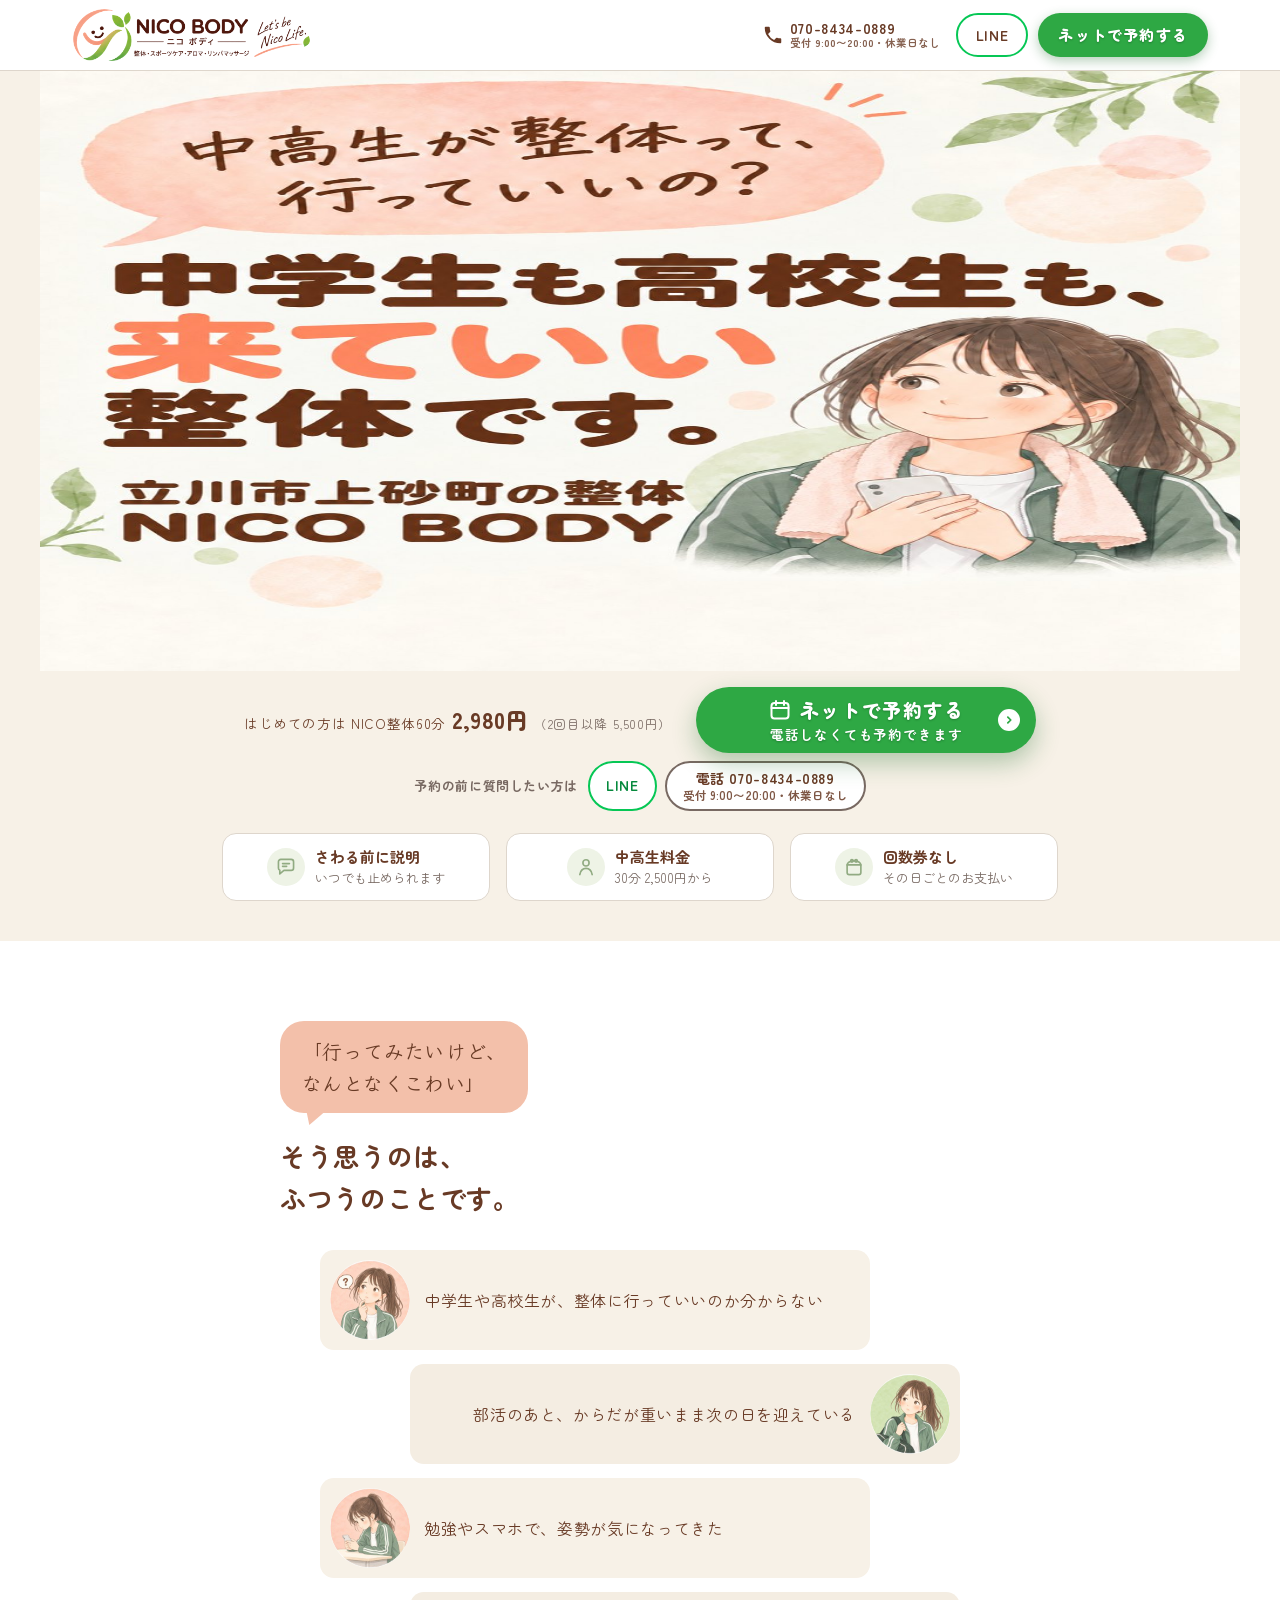
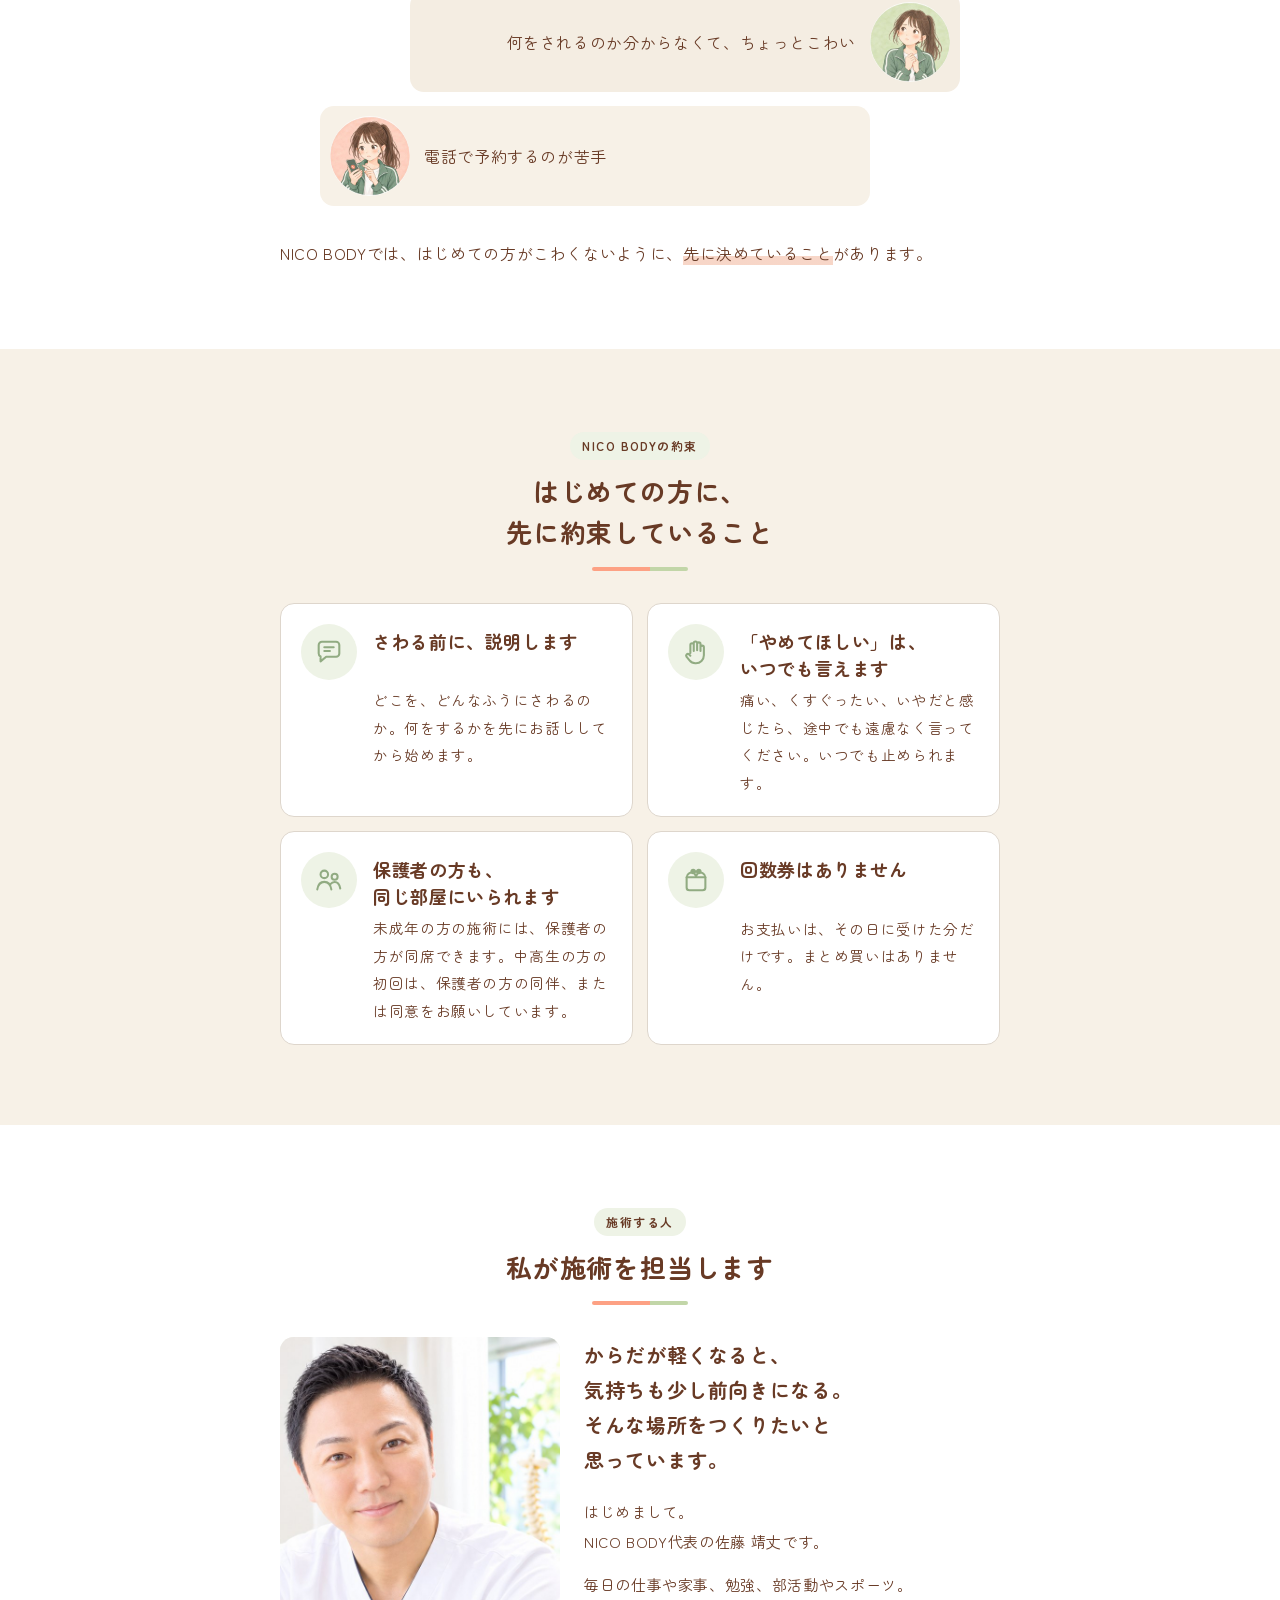
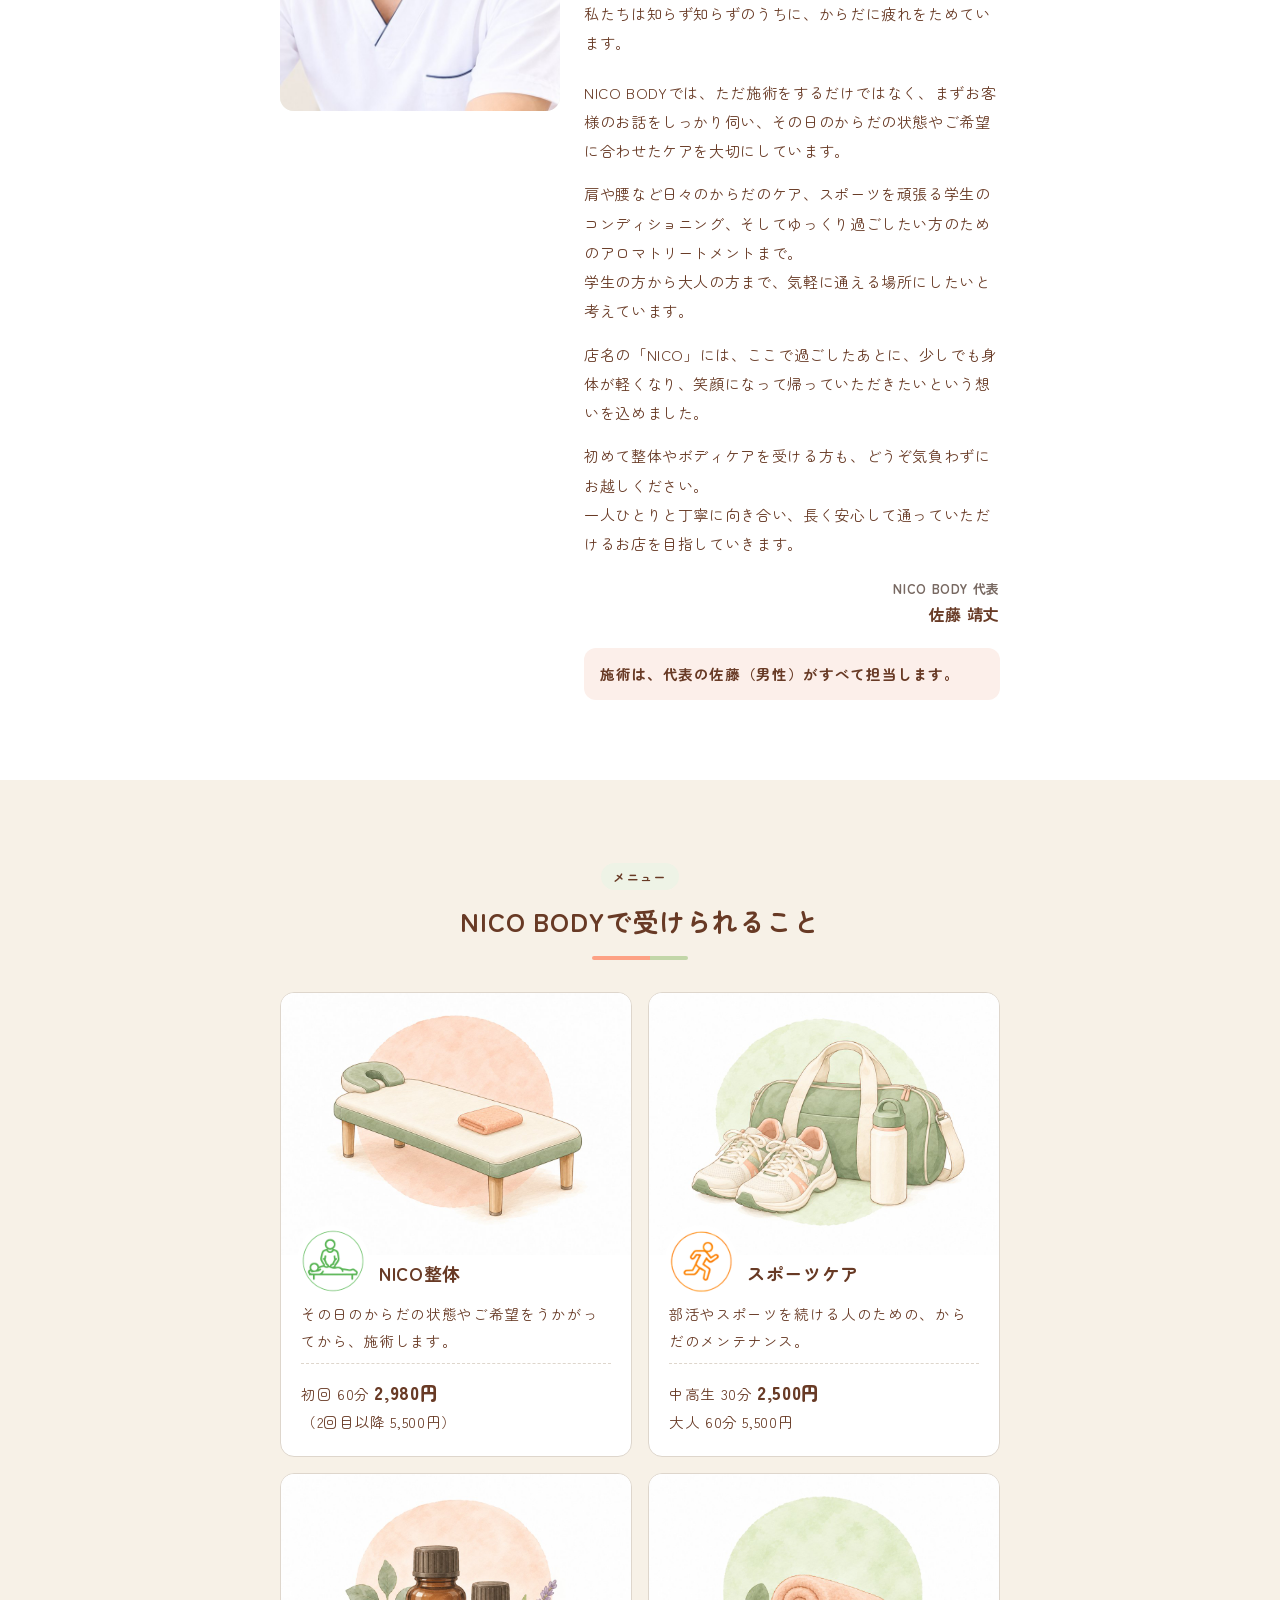
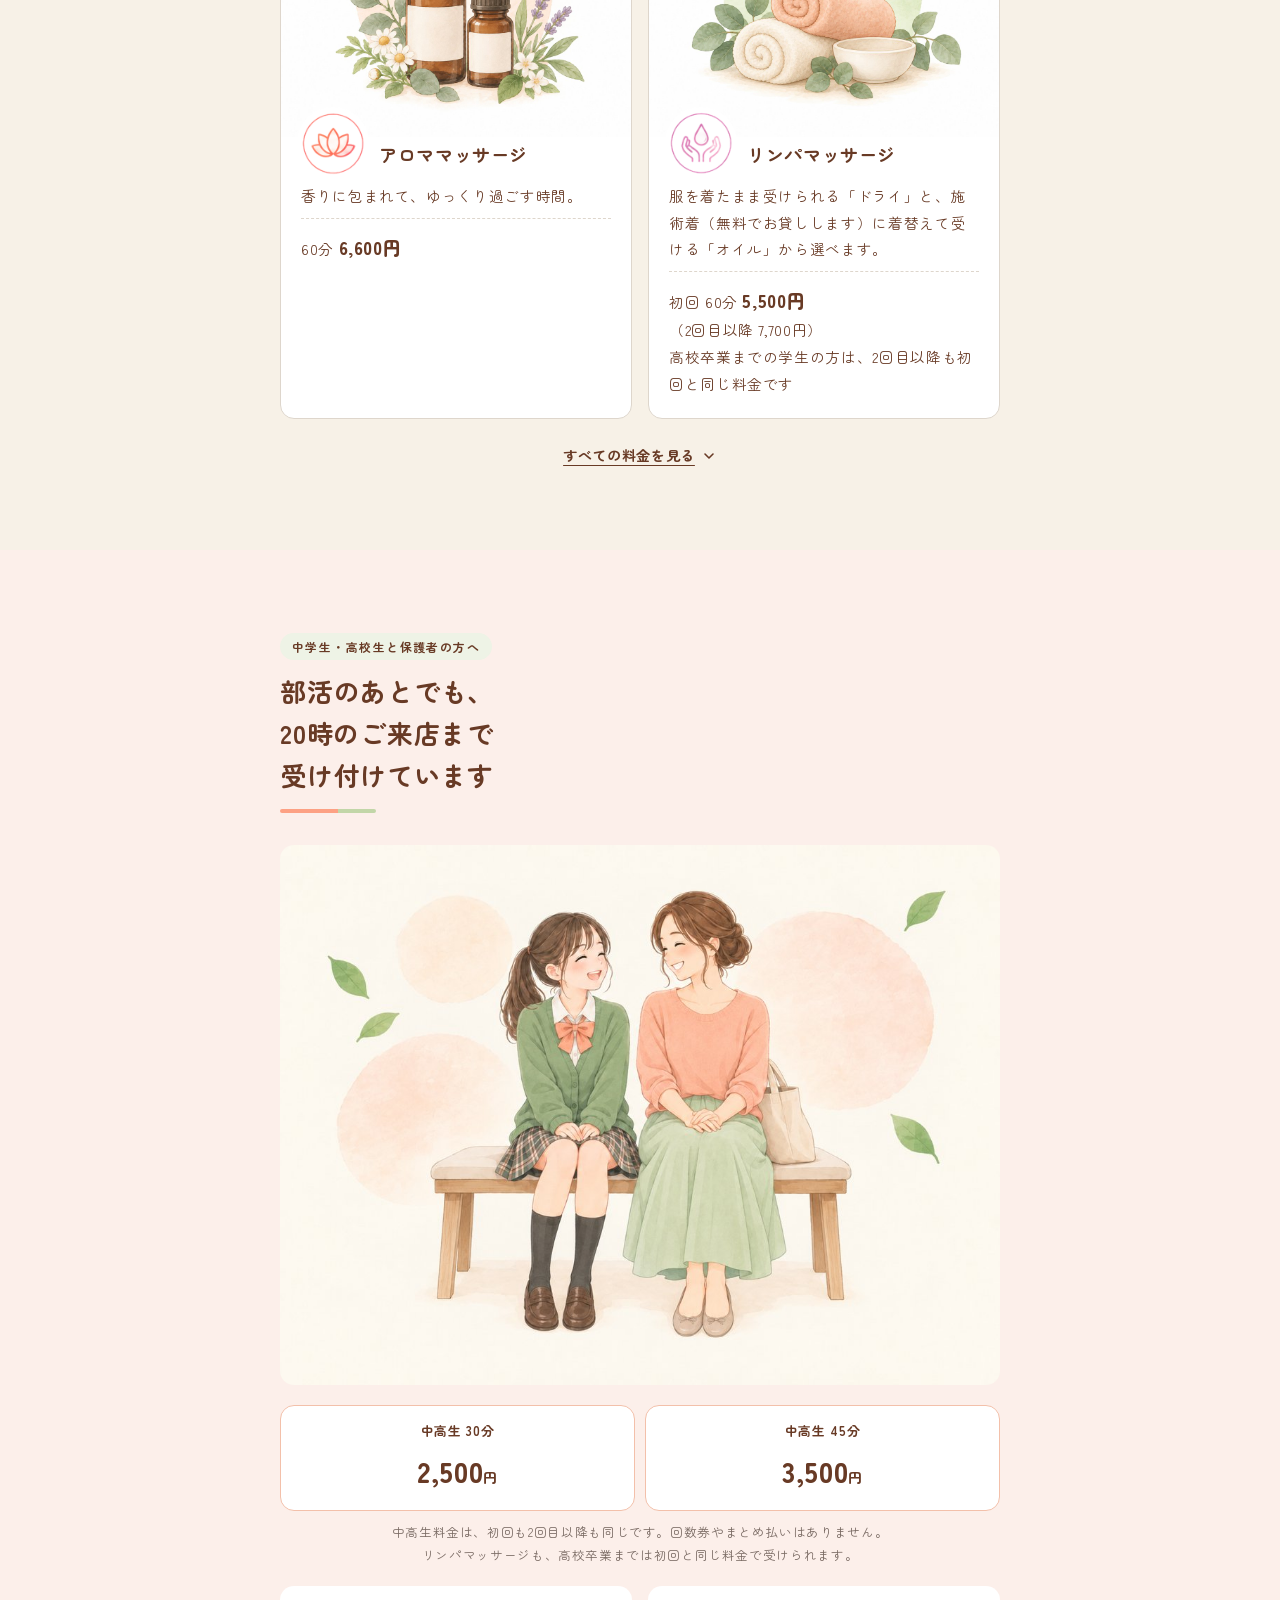
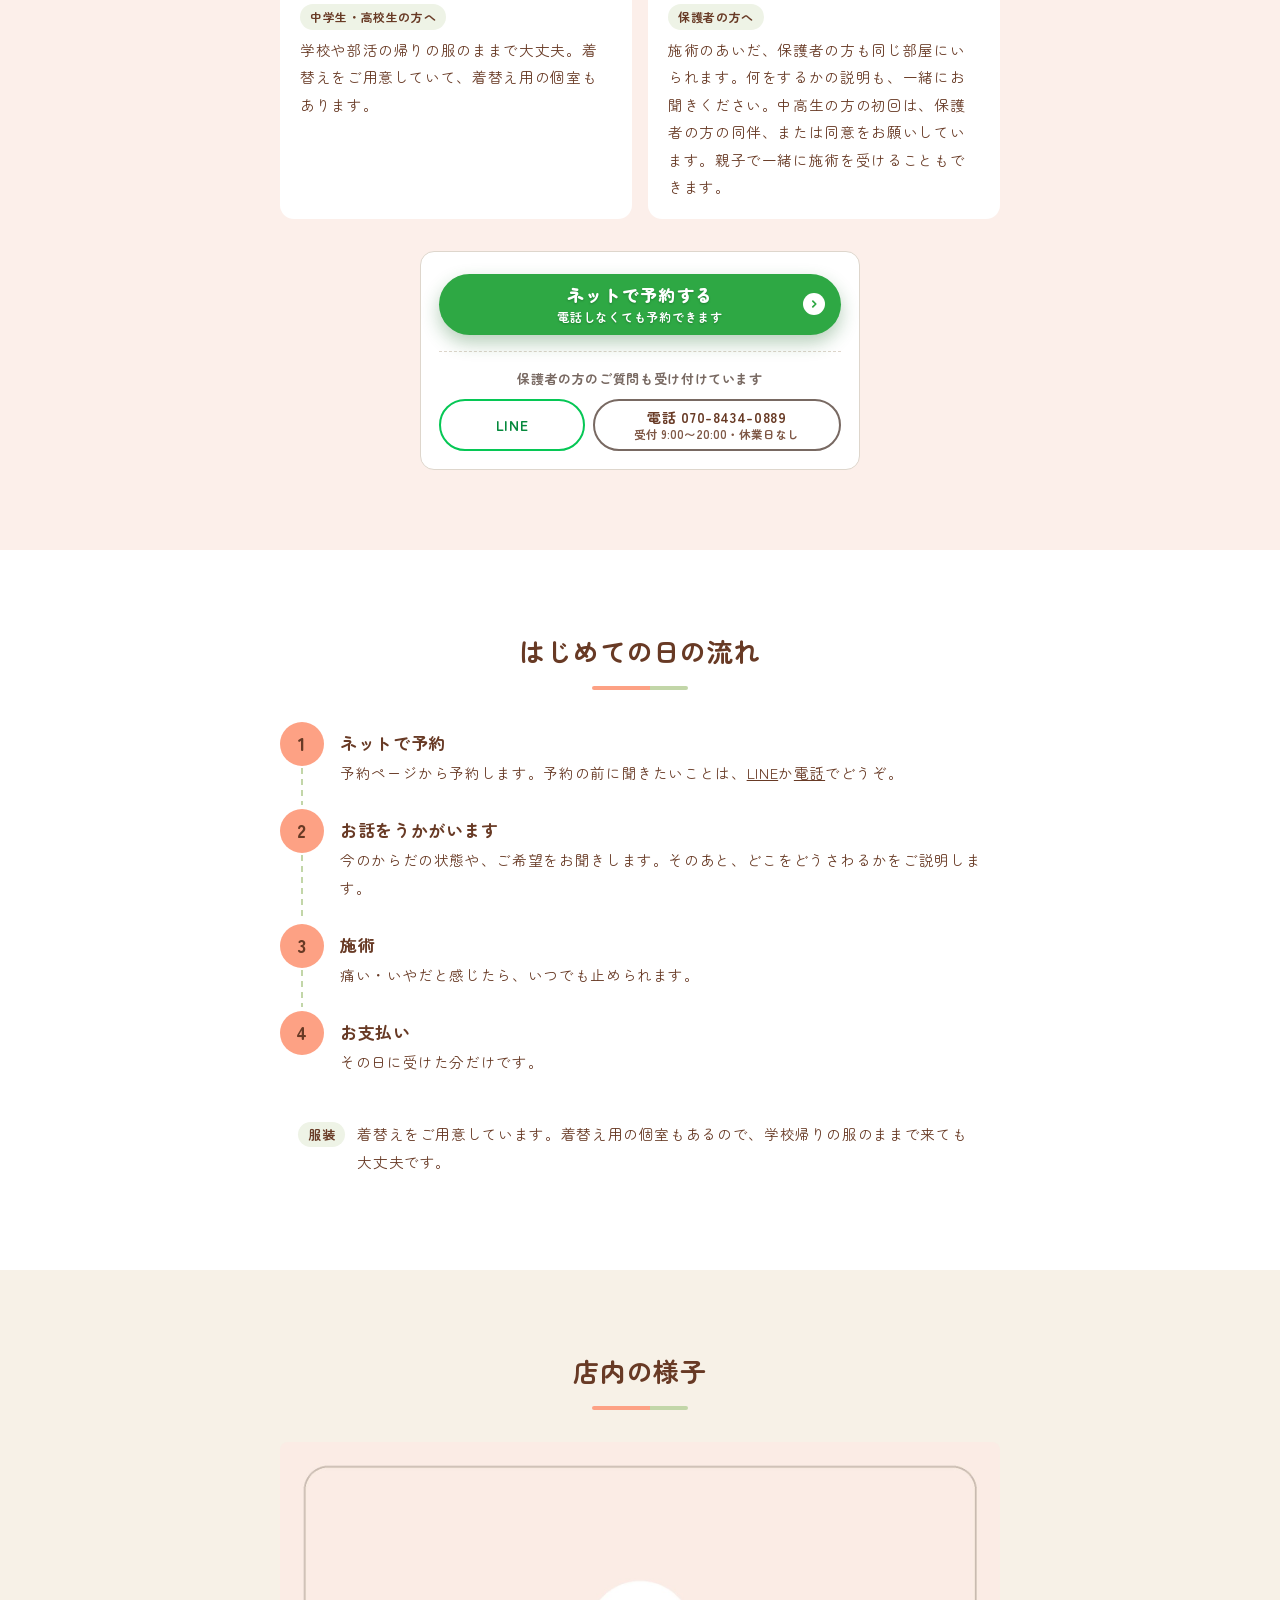
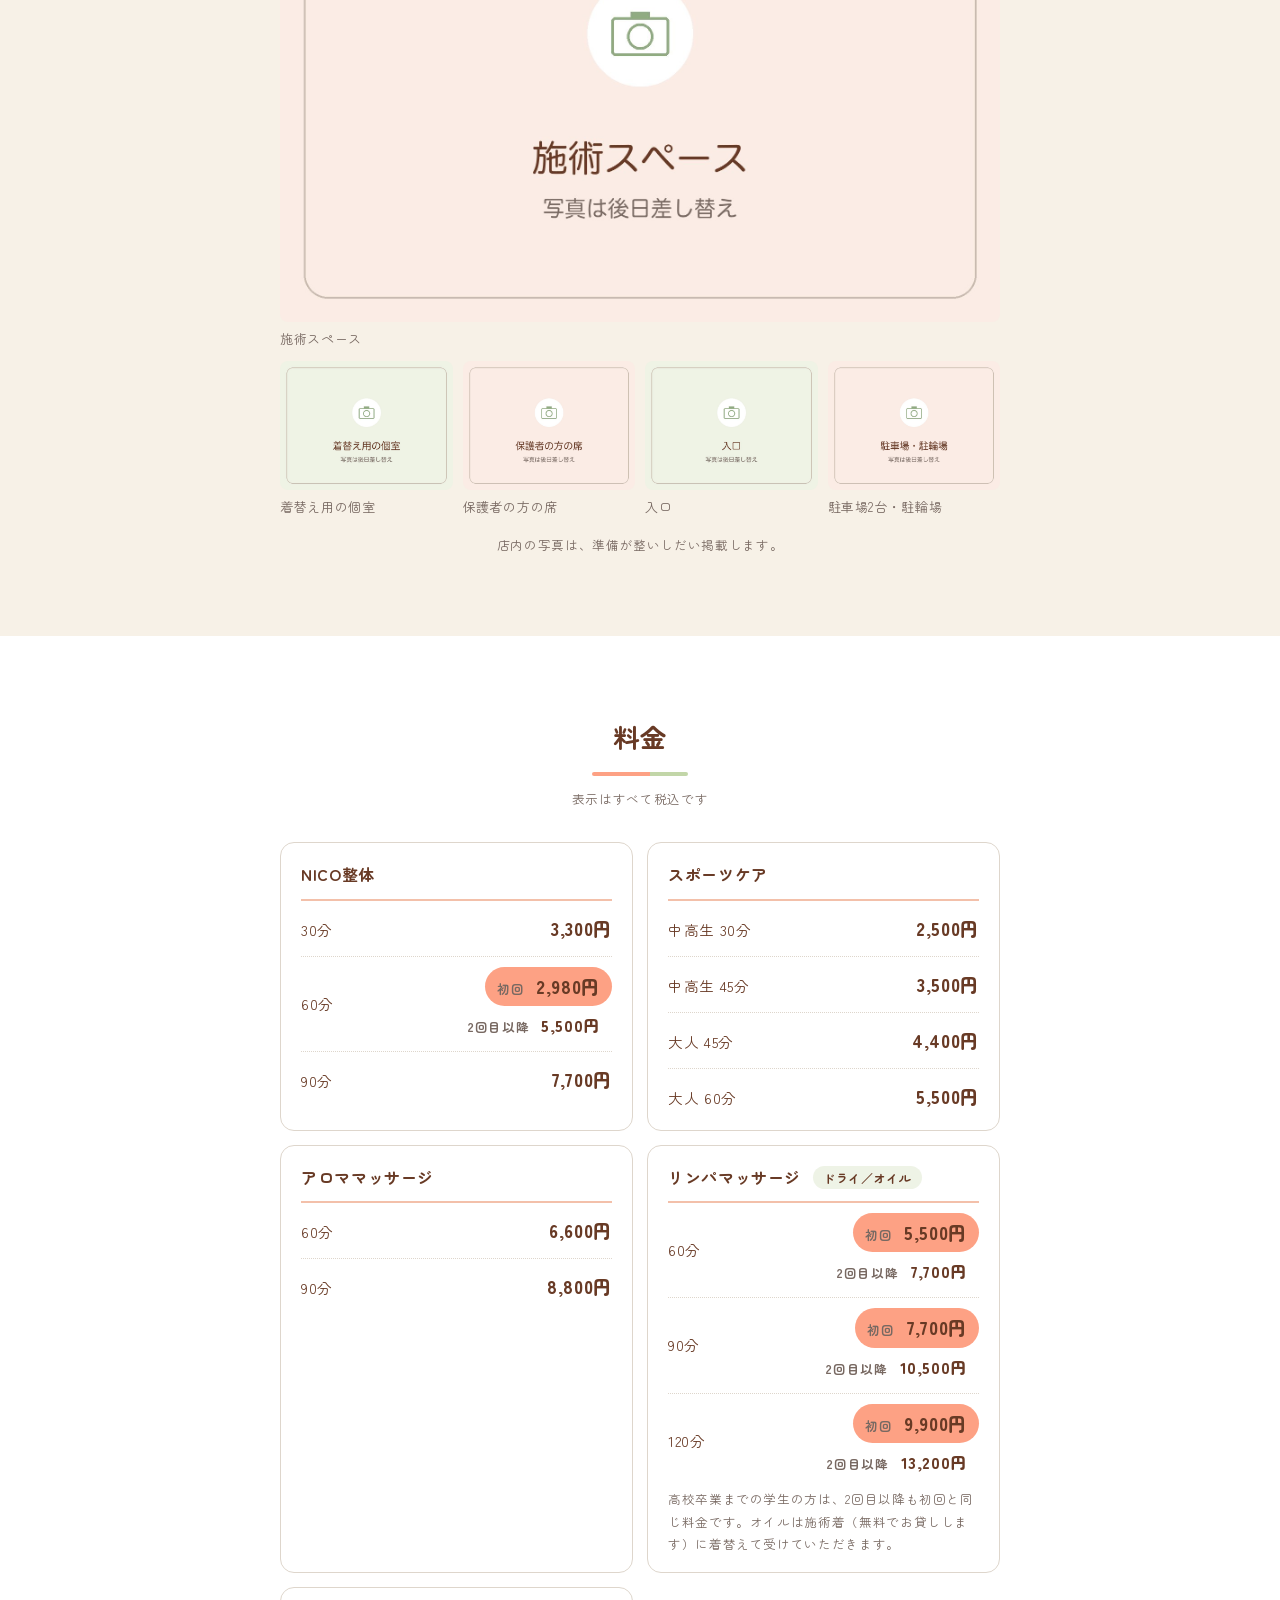
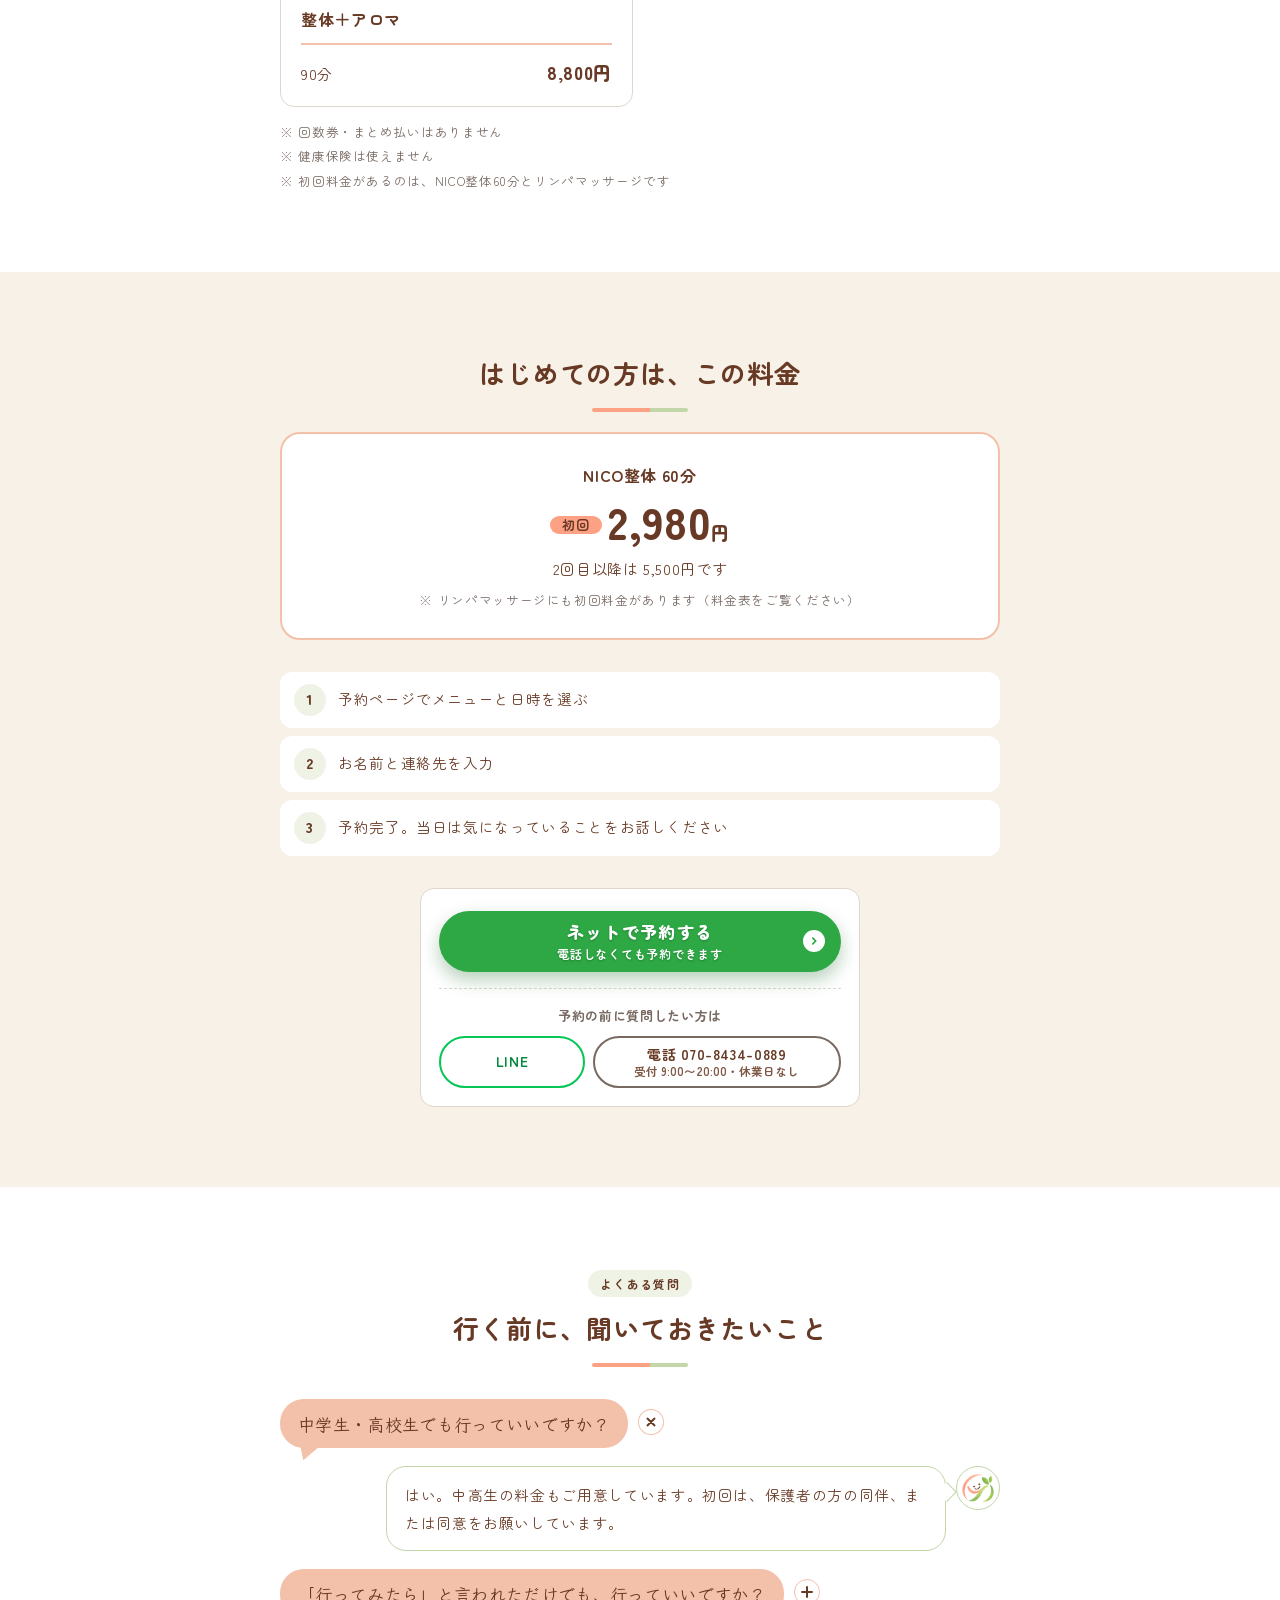
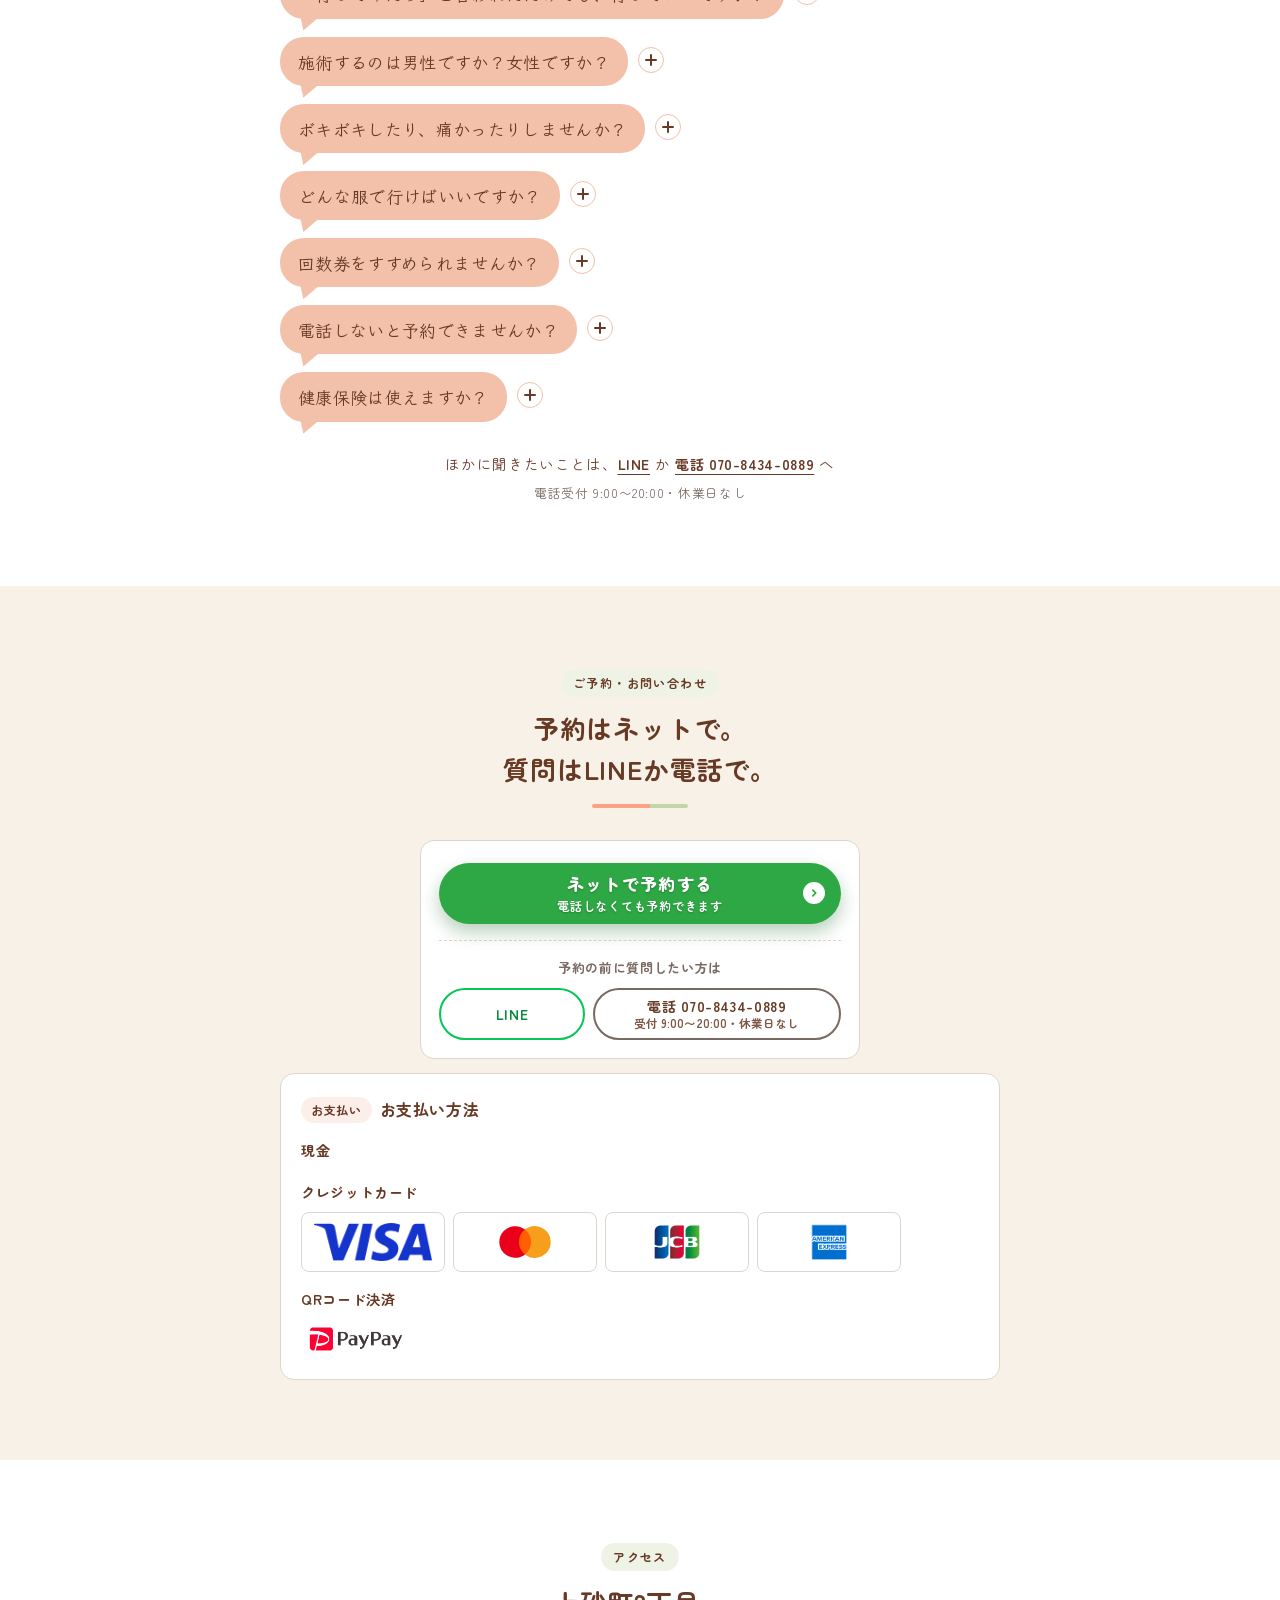
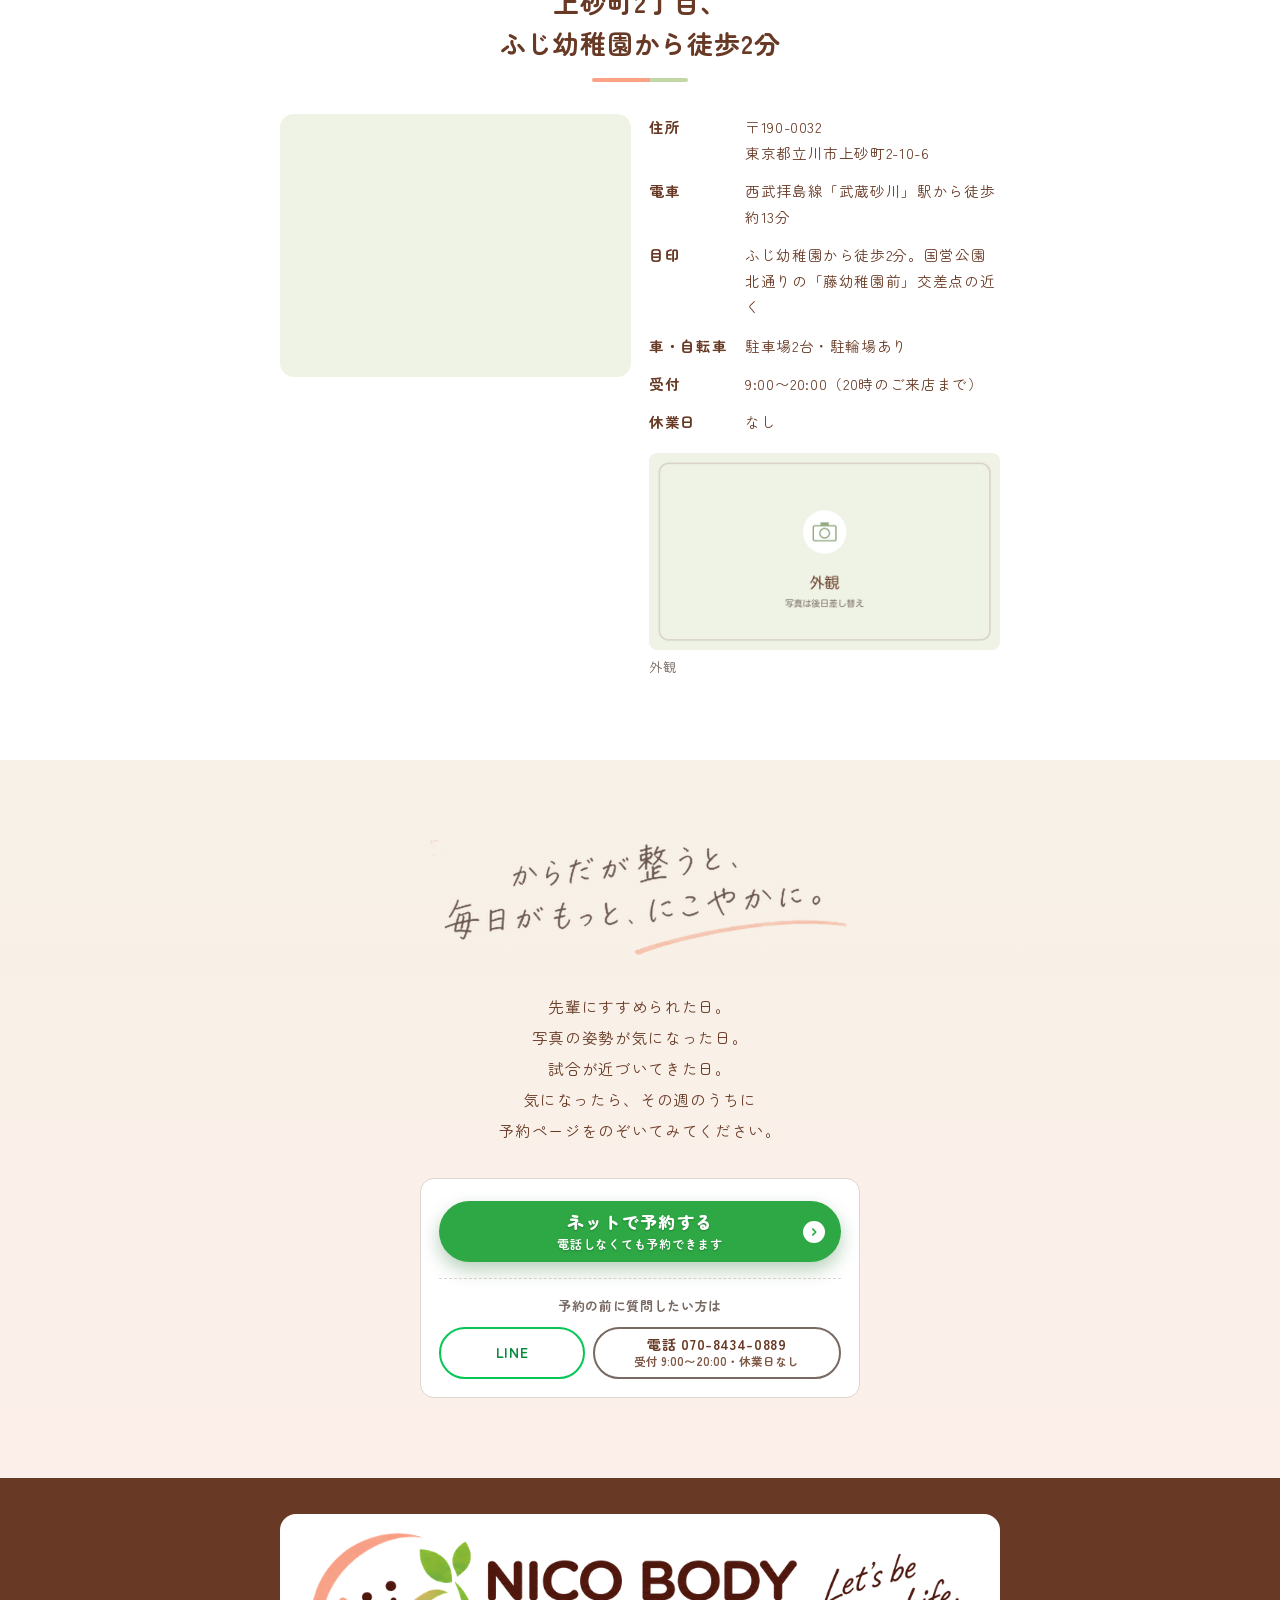
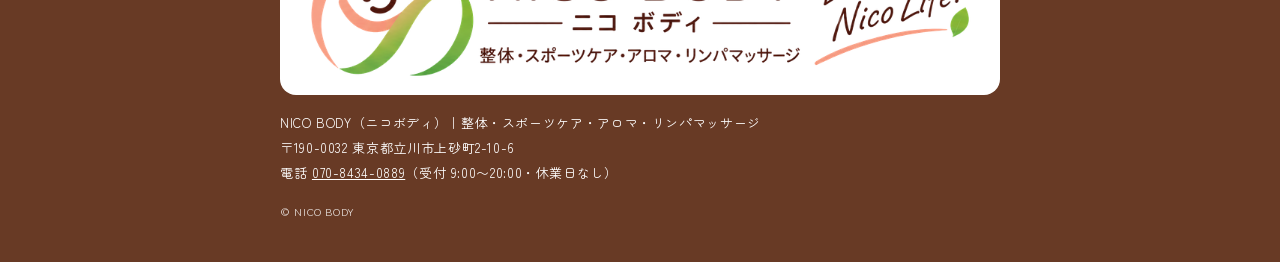
==== index.html @ 343108bb "LP更新: ファーストビュー以外のCTAを共通レイアウトに統一 Co-Authored-By: Claude Opus 5.5 <noreply@anthropic.com>" ====
<!DOCTYPE html>
<html lang="ja">
<head>
<meta charset="UTF-8">
<meta name="viewport" content="width=device-width, initial-scale=1, viewport-fit=cover">
<title>NICO BODY（ニコボディ）｜中学生も高校生も来ていい、立川市上砂町の整体</title>
<meta name="description" content="立川市上砂町の整体・スポーツケア・アロマ・リンパマッサージ NICO BODY（ニコボディ）。さわる前に何をするかお話しします。保護者の方も同じ部屋にいられます。回数券はありません。中高生料金 30分2,500円から。受付 9:00〜20:00。">
<meta property="og:type" content="website">
<meta property="og:title" content="NICO BODY（ニコボディ）｜中学生も高校生も、来ていい整体です。">
<meta property="og:description" content="立川市上砂町の整体。さわる前に何をするかお話しします。保護者の方も同じ部屋にいられます。回数券はありません。">
<meta property="og:image" content="images/00_OGP.jpg?v=20260926e">
<meta name="twitter:card" content="summary_large_image">
<meta name="theme-color" content="#F7F1E7">
<!-- 公開前の確認用：検索結果に出さない設定。本番公開のときに削除する（公開前チェックリスト16） -->
<meta name="robots" content="noindex, nofollow">
<link rel="icon" href="images/favicon.png?v=20260926e">
<link rel="apple-touch-icon" href="images/favicon.png?v=20260926e">
<link rel="preconnect" href="https://fonts.googleapis.com">
<link rel="preconnect" href="https://fonts.gstatic.com" crossorigin>
<link href="https://fonts.googleapis.com/css2?family=Klee+One:wght@600&family=Zen+Maru+Gothic:wght@400;700;900&display=swap" rel="stylesheet">
<link rel="preload" as="image" href="images/01_FV_スマホ.jpg?v=20260926e" media="(max-width: 767px)">
<link rel="preload" as="image" href="images/01_FV_PC.jpg?v=20260926e" media="(min-width: 768px)">
<script type="application/ld+json">
{
  "@context": "https://schema.org",
  "@type": "HealthAndBeautyBusiness",
  "name": "NICO BODY（ニコボディ）",
  "description": "立川市上砂町の整体・スポーツケア・アロマ・リンパマッサージ",
  "telephone": "070-8434-0889",
  "address": {
    "@type": "PostalAddress",
    "postalCode": "190-0032",
    "addressRegion": "東京都",
    "addressLocality": "立川市",
    "streetAddress": "上砂町2-10-6",
    "addressCountry": "JP"
  },
  "geo": { "@type": "GeoCoordinates", "latitude": 35.72314, "longitude": 139.39104 },
  "openingHoursSpecification": [{
    "@type": "OpeningHoursSpecification",
    "dayOfWeek": ["Monday","Tuesday","Wednesday","Thursday","Friday","Saturday","Sunday"],
    "opens": "09:00", "closes": "20:00"
  }]
}
</script>
<style>
/* =========================================================
   Tokens — web/design-tokens.md §6 ／ web/02_デザインコンセプト.md §2
   ========================================================= */
:root{
  --c-ivory:#F7F1E7;
  --c-white:#FFFFFF;
  --c-peach:#F3C0AA;
  --c-peach-logo:#FDA184;
  --c-peach-tint:#FCEFEA;
  --c-green:#91AB82;
  --c-leaf:#C2D6A8;
  --c-leaf-tint:#EEF3E6;
  --c-brown:#786962;
  --c-brown-deep:#683A25;
  --c-line-green:#06C755;

  --text:var(--c-brown-deep);      /* 8.42:1 on ivory */
  --text-sub:var(--c-brown);       /* 4.68:1 on ivory → 14px以上 */
  --line:#DED6CC;
  --marker:linear-gradient(transparent 62%, rgba(243,192,170,.65) 62%);

  --cta-reserve-bg:#2EA844;     /* 明るい緑（2026-09-26 ご指示）。白文字 3.1:1＝太字18.66px以上の大きな文字の基準3:1を満たす */
  --cta-reserve-text:#FFFFFF;
  --cta-reserve-hover:#25913A;
  --cta-reserve-shadow:rgba(30,110,45,.32);
  --cta-tel-bg:var(--c-brown);            /* 白文字 5.26:1 */

  --font-base:"Zen Maru Gothic","Hiragino Maru Gothic ProN","Hiragino Sans",sans-serif;
  --font-voice:"Klee One","Hiragino Maru Gothic ProN",cursive;
  --fs-body:15px; --lh-body:1.95; --ls-body:.04em;
  --fs-h2:22px; --lh-h2:1.6; --fs-h3:18px; --fs-lead:16px;
  --fs-eyebrow:12px; --fs-note:12.5px; --fs-price:28px;

  --gutter:20px;
  --section-py:56px;
  --stack-sm:12px; --stack-md:20px; --stack-lg:32px;
  --content-max:720px;

  --radius-card:14px; --radius-sm:8px; --radius-pill:999px;
  --shadow-cta:0 6px 16px rgba(104,58,37,.15);
  --heading-bar:linear-gradient(to right,#FDA184 0 60%,#C2D6A8 60% 100%);

  --btn-h:56px; --btn-fs:17px; --btn-maxw:340px;
  --fixbar-h:64px;
}
@media (min-width:768px){
  :root{ --section-py:80px; --fs-h2:26px; --fs-body:16px; --gutter:32px; }
}

/* ========== Base ========== */
*,*::before,*::after{box-sizing:border-box}
html{-webkit-text-size-adjust:100%;scroll-behavior:smooth}
@media (prefers-reduced-motion:reduce){html{scroll-behavior:auto}*{animation:none!important;transition:none!important}}
body{margin:0;background:var(--c-ivory);color:var(--text);font-family:var(--font-base);font-size:var(--fs-body);line-height:var(--lh-body);letter-spacing:var(--ls-body);font-feature-settings:"palt" 0;overflow-x:hidden}
img{max-width:100%;height:auto;display:block}
a{color:inherit}
p{margin:0}
h1,h2,h3{margin:0;font-weight:700}
h2,h3,.voice,.lead,.staff__lead,.s02__answer,.first__next{word-break:auto-phrase;text-wrap:balance}
ul,ol{margin:0;padding:0;list-style:none}
:focus-visible{outline:3px solid var(--c-green);outline-offset:3px;border-radius:4px}
:where([id]){scroll-margin-top:84px}
.sr-only{position:absolute!important;width:1px;height:1px;overflow:hidden;clip:rect(0 0 0 0);white-space:nowrap}
.wrap{max-width:calc(var(--content-max) + var(--gutter)*2);margin:0 auto;padding:0 var(--gutter)}
.sec{padding:var(--section-py) 0}
.sec--white{background:var(--c-white)}
.sec--tint{background:var(--c-peach-tint)}
.eyebrow{display:inline-block;font-size:var(--fs-eyebrow);font-weight:700;letter-spacing:.12em;color:var(--c-brown-deep);background:var(--c-leaf-tint);padding:2px 12px;border-radius:var(--radius-pill);margin-bottom:10px}
.h2{font-size:var(--fs-h2);line-height:var(--lh-h2);letter-spacing:.03em}
.h2::after{content:"";display:block;width:96px;height:4px;border-radius:2px;background:var(--heading-bar);margin-top:14px}
.center{text-align:center}
.center .h2::after{margin-left:auto;margin-right:auto}
.lead{font-size:var(--fs-lead);margin-top:var(--stack-md)}
.note{font-size:var(--fs-note);color:var(--text-sub);line-height:1.8}
.mark{background:var(--marker)}
.leaf-corner{position:relative}
.leaf-corner::before{content:"";position:absolute;top:-10px;right:-6px;width:56px;height:56px;background:url("data:image/svg+xml,%3Csvg xmlns='http://www.w3.org/2000/svg' viewBox='0 0 64 64'%3E%3Cpath d='M58 6C34 6 16 18 14 44c12-2 22-6 30-14S56 16 58 6z' fill='%23C2D6A8'/%3E%3Cpath d='M14 44C24 32 34 22 50 12' stroke='%2391AB82' stroke-width='2' fill='none' stroke-linecap='round'/%3E%3C/svg%3E") no-repeat center/contain;opacity:.9;pointer-events:none}

/* ========== Buttons ========== */
.btn{display:flex;align-items:center;justify-content:center;gap:10px;min-height:var(--btn-h);padding:10px 24px;border-radius:var(--radius-pill);font-weight:700;font-size:var(--btn-fs);text-decoration:none;line-height:1.35;text-align:center;transition:transform .15s ease, box-shadow .15s ease}
.btn small{display:block;font-size:12px;font-weight:700;letter-spacing:.04em;opacity:.95}
.btn--reserve{background:var(--cta-reserve-bg);color:var(--cta-reserve-text);box-shadow:0 8px 18px var(--cta-reserve-shadow);width:100%;max-width:var(--btn-maxw);margin-inline:auto;flex-direction:column;gap:2px;font-weight:900;letter-spacing:.08em;text-shadow:0 1px 2px rgba(0,60,20,.35);position:relative;padding-right:44px;padding-left:44px}
.btn--reserve::after{content:"";position:absolute;right:16px;top:50%;width:22px;height:22px;margin-top:-11px;border-radius:50%;background:#FFFFFF url("data:image/svg+xml,%3Csvg xmlns='http://www.w3.org/2000/svg' viewBox='0 0 24 24'%3E%3Cpath d='M10 7l5 5-5 5' stroke='%232EA844' stroke-width='3' fill='none' stroke-linecap='round' stroke-linejoin='round'/%3E%3C/svg%3E") no-repeat center/14px}
.btn--reserve small{color:#FFFFFF;font-weight:700;letter-spacing:.06em;opacity:1}
.btn--xl{min-height:70px;max-width:400px;font-size:21px;box-shadow:0 10px 24px var(--cta-reserve-shadow)}
.btn__main{display:inline-flex;align-items:center;gap:8px}
.btn--xl .ico{width:24px;height:24px}
.btn--xl small{font-size:13.5px}
.btn--reserve:hover{background:var(--cta-reserve-hover);transform:translateY(-2px);box-shadow:0 12px 26px var(--cta-reserve-shadow)}
.btn--line{background:var(--c-white);color:var(--c-brown-deep);border:2px solid var(--c-line-green)}
.btn--tel{background:var(--c-white);color:var(--c-brown-deep);border:2px solid var(--c-brown)}
.btn--tel .ico path{fill:var(--c-brown)}
.btn--sub{min-height:48px;font-size:15px;padding:8px 18px}
.text-link{display:inline-flex;align-items:center;gap:6px;font-weight:700;font-size:14px;color:var(--c-brown-deep);text-underline-offset:4px}
.ico{width:22px;height:22px;flex:none}

/* ========== Header ========== */
.header{background:rgba(255,255,255,.97);border-bottom:1px solid var(--line);position:sticky;top:0;z-index:40;backdrop-filter:saturate(1.2) blur(6px)}
.header__in{display:flex;align-items:center;justify-content:space-between;max-width:1200px;margin:0 auto;padding:8px var(--gutter);min-height:56px}
.header__logo img{height:42px;width:auto}
@media (max-width:767px){
  .header{position:relative}
  .header__in{padding:4px 6px;min-height:0}
  .header__logo{display:block;width:100%}
  .header__logo img{width:100%;height:auto}
}
.header__cta{display:none}
@media (min-width:768px){
  .header__logo img{height:54px}
  .header__cta{display:flex;align-items:center;gap:10px}
  .header__cta .btn{min-height:44px;font-size:14px;padding:6px 18px;box-shadow:none}
  .header__cta .btn--reserve{flex-direction:row;width:auto;max-width:none;margin:0;padding:6px 20px;box-shadow:0 4px 12px var(--cta-reserve-shadow);font-size:15px}
  .header__cta .btn--reserve::after{display:none}
  .header__tel{font-size:14px;font-weight:700;text-decoration:none;display:flex;align-items:center;gap:6px;padding:0 6px}
}

/* ========== S01 FV ========== */
.fv{position:relative;background:var(--c-ivory)}
.fv__visual{position:relative;max-width:1200px;margin:0 auto}
.fv__visual img{width:100%;aspect-ratio:1024/1280}
.fv__panel{position:relative;margin-top:-72px;padding:0 var(--gutter) 22px;max-width:520px;margin-inline:auto;text-align:center}
.fv__first{font-size:13.5px;line-height:1.6}
.fv__first strong{font-size:22px;font-weight:900;margin:0 2px;letter-spacing:.02em}
.fv__first span{color:var(--text-sub);font-size:12.5px;white-space:nowrap}
.fv__cta{margin-top:8px}
.fv__sub{margin-top:12px}
.fv-points{display:grid;grid-template-columns:repeat(3,1fr);gap:6px;max-width:560px;margin:0 auto;padding:0 var(--gutter) 30px}
.fv-points li{background:var(--c-white);border:1px solid var(--line);border-radius:14px;padding:12px 2px 11px;text-align:center;display:flex;flex-direction:column;align-items:center;gap:2px}
.fv-points__ico{width:38px;height:38px;border-radius:50%;background:var(--c-leaf-tint);display:grid;place-items:center;margin-bottom:4px}
.fv-points__ico svg{width:22px;height:22px}
.fv-points b{font-size:13px;line-height:1.4;letter-spacing:0;white-space:nowrap}
.fv-points span:last-child{font-size:11px;line-height:1.45;color:var(--text-sub);letter-spacing:0;word-break:auto-phrase}
@media (min-width:768px){
  .fv__visual img{aspect-ratio:1536/768}
  .fv__wrap{max-width:1200px;margin:0 auto;position:relative}
  .fv__panel{position:static;display:flex;flex-wrap:wrap;justify-content:center;align-items:center;gap:8px 24px;max-width:none;margin:0;padding:16px var(--gutter) 6px;text-align:left}
  .fv__first{order:1;font-size:13.5px;line-height:1.5}
  .fv__first br{display:none}
  .fv__first span{margin-left:4px}
  .fv__cta{order:2;margin:0}
  .fv__cta .btn--xl{margin:0;min-width:340px;min-height:62px;font-size:19px}
  .fv__sub{order:3;margin:0}
  .fv-points{max-width:900px;gap:16px;padding:16px var(--gutter) 40px}
  .fv-points li{display:grid;grid-template-columns:38px auto;grid-template-rows:auto auto;column-gap:10px;justify-content:center;align-items:center;padding:12px;text-align:left}
  .fv-points__ico{grid-row:span 2;margin:0}
  .fv-points li b{font-size:15px}
  .fv-points li span:last-child{font-size:13px}
}

/* ========== Voice & reply (signature) ========== */
.voice{position:relative;display:inline-block;background:var(--c-peach);color:var(--c-brown-deep);font-family:var(--font-voice);font-weight:600;font-size:19px;line-height:1.6;padding:14px 22px;border-radius:24px;letter-spacing:.02em}
.voice::after{content:"";position:absolute;left:26px;bottom:-12px;width:22px;height:16px;background:var(--c-peach);clip-path:polygon(0 0,100% 0,15% 100%)}
.reply{display:flex;align-items:flex-start;gap:10px;justify-content:flex-end}
.reply__body{position:relative;background:var(--c-white);border:1.5px solid var(--c-leaf);border-radius:20px;padding:14px 18px;max-width:560px}
.reply__body::after{content:"";position:absolute;right:-9px;top:18px;width:14px;height:14px;background:var(--c-white);border-right:1.5px solid var(--c-leaf);border-top:1.5px solid var(--c-leaf);transform:rotate(45deg)}
.reply__avatar{width:44px;height:44px;border-radius:50%;background:var(--c-white);border:1.5px solid var(--c-leaf);display:grid;place-items:center;flex:none;order:2}
.reply__avatar img{width:32px;height:auto}

/* ========== S02 ========== */
.s02 .voice{font-size:20px}
.s02__answer{margin-top:22px;font-size:var(--fs-h2);font-weight:700;line-height:1.6}
.s02 ul{margin-top:var(--stack-lg);display:grid;gap:14px}
.s02 li{display:flex;gap:14px;align-items:center;background:var(--c-ivory);border-radius:14px;padding:10px 16px 10px 10px;line-height:1.7}
.s02 li img{width:80px;height:80px;flex:none;border-radius:50%;background:var(--c-white);object-fit:cover}
.s02 li:has(img){width:calc(100% - 22px);justify-self:start}
.s02 li:has(img):nth-child(even){flex-direction:row-reverse;justify-self:end;padding:10px 10px 10px 18px;background:#F4EDE2}
@media (min-width:768px){.s02 ul{max-width:640px;margin-inline:auto}.s02 li:has(img){width:86%}}
.s02 li:has(img)::before{display:none}
.s02 li::before{content:"";flex:none;width:20px;height:20px;margin-top:3px;border-radius:50%;background:var(--c-leaf) url("data:image/svg+xml,%3Csvg xmlns='http://www.w3.org/2000/svg' viewBox='0 0 20 20'%3E%3Cpath d='M5 10.5l3.2 3L15 6.5' stroke='%23683A25' stroke-width='2.2' fill='none' stroke-linecap='round' stroke-linejoin='round'/%3E%3C/svg%3E") no-repeat center/14px}
.s02__close{margin-top:var(--stack-lg)}

/* ========== S03 ========== */
.promises{display:grid;gap:14px;margin-top:var(--stack-lg)}
.promise{background:var(--c-white);border:1px solid var(--line);border-radius:var(--radius-card);padding:20px;display:grid;grid-template-columns:56px 1fr;gap:4px 16px;align-items:start}
.promise__ico{grid-row:span 2;width:56px;height:56px;border-radius:50%;background:var(--c-leaf-tint);display:grid;place-items:center}
.promise__ico svg{width:30px;height:30px}
.promise h3{font-size:var(--fs-h3);line-height:1.5;padding-top:4px}
.promise p{font-size:14.5px;line-height:1.9}
@media (min-width:768px){.promises{grid-template-columns:1fr 1fr}}

/* ========== S04 ========== */
.staff{display:grid;gap:24px;margin-top:var(--stack-lg)}
.staff__photo{border-radius:var(--radius-card);overflow:hidden;background:var(--c-leaf-tint);max-width:340px;margin:0 auto;width:100%}
.staff__photo img{width:100%;aspect-ratio:3/4;object-fit:cover;object-position:center top}
.staff__lead{font-size:20px;line-height:1.75;font-weight:700}
.staff__msg{margin-top:var(--stack-md);display:grid;gap:14px;font-size:15px}
.staff__sign{margin-top:var(--stack-md);text-align:right;font-weight:700;line-height:1.7}
.staff__sign span{display:block;font-size:13px;color:var(--text-sub)}
.staff__note{margin-top:var(--stack-md);background:var(--c-peach-tint);border-radius:12px;padding:12px 16px;font-weight:700;font-size:14.5px}
.staff details summary{list-style:none;cursor:pointer;margin-top:14px;display:inline-flex;align-items:center;gap:6px;font-weight:700;font-size:14px;border-bottom:1.5px solid var(--c-peach-logo);padding-bottom:2px}
.staff details summary::-webkit-details-marker{display:none}
.staff details[open] summary{display:none}
@media (min-width:768px){
  .staff{grid-template-columns:280px 1fr;align-items:start}
  .staff__photo{max-width:none}
  .staff details summary{display:none}
  .staff details .staff__more{display:grid!important}
}

/* ========== S05 ========== */
.services{display:grid;gap:16px;margin-top:var(--stack-lg)}
.svc{background:var(--c-white);border:1px solid var(--line);border-radius:var(--radius-card);overflow:hidden}
.svc__img{background:var(--c-white)}
.svc__img img{width:100%;aspect-ratio:4/3;object-fit:cover}
.svc__body{padding:4px 20px 20px}
.svc__head{display:flex;align-items:center;gap:14px;margin-top:-30px}
.svc__ico{width:64px;height:64px;flex:none;background:var(--c-white);border-radius:50%;box-shadow:0 0 0 4px var(--c-white)}
.svc h3{font-size:var(--fs-h3);line-height:1.4;margin-top:24px}
.svc__tag{margin-top:2px!important;font-size:12.5px!important;line-height:1.5!important;color:var(--text-sub);font-weight:700}
.svc p{margin-top:8px;font-size:14.5px;line-height:1.85}
.svc__price{margin-top:12px;padding-top:12px;border-top:1px dashed var(--line);font-size:14px;line-height:1.8}
.svc__price b{font-size:18px;font-weight:900}
.services__more{margin-top:20px;text-align:center}
@media (min-width:768px){.services{grid-template-columns:repeat(2,1fr)}.svc__body{padding:4px 20px 20px}}

/* ========== S06 ========== */
.s06__img{margin-top:var(--stack-lg);border-radius:var(--radius-card);overflow:hidden;background:var(--c-ivory)}
.s06__img img{width:100%;aspect-ratio:4/3;object-fit:cover}
.pricechips{display:grid;grid-template-columns:1fr 1fr;gap:10px;margin-top:var(--stack-md)}
.pricechip{background:var(--c-white);border:1.5px solid var(--c-peach);border-radius:var(--radius-card);text-align:center;padding:12px 8px}
.pricechip span{display:block;font-size:13px;font-weight:700}
.pricechip b{font-size:var(--fs-price);font-weight:900;letter-spacing:.02em}
.pricechip b small{font-size:14px;font-weight:700}
.s06__box{margin-top:var(--stack-md);background:var(--c-white);border-radius:var(--radius-card);padding:18px 20px}
.s06__box h3{font-size:16px;display:flex;align-items:center;gap:8px;margin-bottom:6px}
.s06__box h3 .pill{font-size:12px;background:var(--c-leaf-tint);padding:1px 10px;border-radius:var(--radius-pill)}
.s06__box p{font-size:14.5px;line-height:1.9}
@media (min-width:768px){.s06__grid{display:grid;grid-template-columns:1fr 1fr;gap:16px}.s06__grid .s06__box{margin-top:var(--stack-md)}}

/* ========== S07 ========== */
.steps{margin-top:var(--stack-lg);counter-reset:step;display:grid;gap:0}
.step{position:relative;display:grid;grid-template-columns:44px 1fr;gap:0 16px;padding-bottom:22px}
.step:not(:last-child)::after{content:"";position:absolute;left:21px;top:46px;bottom:4px;width:2px;background:repeating-linear-gradient(to bottom,var(--c-leaf) 0 6px,transparent 6px 11px)}
.step__num{width:44px;height:44px;border-radius:50%;background:var(--c-peach-logo);color:var(--c-brown-deep);font-weight:900;font-size:18px;display:grid;place-items:center}
.step h3{font-size:17px;line-height:1.5;padding-top:8px}
.step p{font-size:14.5px;line-height:1.9;margin-top:4px}
.dress{margin-top:8px;background:var(--c-white);border-radius:12px;padding:14px 18px;font-size:14.5px;display:flex;gap:12px;align-items:flex-start}
.dress b{flex:none;background:var(--c-leaf-tint);border-radius:var(--radius-pill);padding:0 10px;font-size:13px;margin-top:2px}

/* ========== S08 ========== */
.gallery{display:grid;grid-template-columns:1fr 1fr;gap:10px;margin-top:var(--stack-lg)}
.gallery figure{margin:0}
.gallery img{width:100%;aspect-ratio:4/3;object-fit:cover;border-radius:var(--radius-sm);background:var(--c-leaf-tint)}
.gallery figure:first-child{grid-column:1/-1}
.gallery figure:first-child img{aspect-ratio:3/2}
.gallery figcaption{font-size:13px;margin-top:4px;color:var(--text-sub)}
@media (min-width:768px){.gallery{grid-template-columns:repeat(4,1fr)}}

/* ========== S09 ========== */
.price{margin-top:var(--stack-lg);display:grid;gap:14px}
.price__block{background:var(--c-white);border-radius:var(--radius-card);padding:16px 20px;border:1px solid var(--line)}
.price__block h3{font-size:16px;display:flex;align-items:center;gap:8px;padding-bottom:8px;border-bottom:2px solid var(--c-peach)}
.price__block dl{margin:0}
.price__row{display:flex;justify-content:space-between;align-items:baseline;gap:12px;padding:10px 0;border-bottom:1px dotted var(--line)}
.price__row:last-child{border-bottom:0;padding-bottom:0}
.price__row dt{font-size:14.5px}
.price__row dd{margin:0;font-weight:900;font-size:18px;white-space:nowrap}
.price__row dd small{font-size:12.5px;font-weight:700;color:var(--text-sub);margin-right:6px}
.tag-first{display:inline-block;background:var(--c-peach-logo);color:var(--c-brown-deep);font-size:11.5px;font-weight:700;border-radius:var(--radius-pill);padding:0 8px;margin-left:6px;vertical-align:2px}
.price__notes{margin-top:14px;display:grid;gap:2px}
.price__sub{font-size:12px;font-weight:700;background:var(--c-leaf-tint);border-radius:var(--radius-pill);padding:0 10px;margin-left:4px}
.price__row--first{align-items:center}
.price__row--first dd{display:flex;flex-direction:column;align-items:flex-end;gap:4px}
.price__first{display:inline-flex;align-items:baseline;gap:6px;background:var(--c-peach-logo);border-radius:var(--radius-pill);padding:2px 12px;font-size:18px;font-weight:900}
.price__after{display:inline-flex;align-items:baseline;gap:6px;font-size:16px;font-weight:900;padding-right:12px}
.price__first small,.price__after small{font-size:12px;font-weight:700;color:var(--c-brown-deep)}
.price__after small{color:var(--text-sub)}
.price__foot{margin-top:10px;font-size:12.5px;line-height:1.8;color:var(--text-sub)}
@media (min-width:768px){.price{grid-template-columns:1fr 1fr}}

/* ========== S10 ========== */
.first{background:var(--c-white);border-radius:20px;border:2px solid var(--c-peach);padding:26px 20px;margin-top:var(--stack-md);text-align:center}
.first__menu{font-weight:700;font-size:16px}
.first__price{font-size:44px;font-weight:900;line-height:1.2;letter-spacing:.02em;margin-top:4px}
.first__price small{font-size:18px}
.first__label{display:inline-block;background:var(--c-peach-logo);border-radius:var(--radius-pill);font-size:13px;font-weight:700;padding:1px 12px;vertical-align:10px;margin-right:6px}
.first__next{margin-top:6px;font-size:15px}
.howto{margin-top:var(--stack-lg);display:grid;gap:8px}
.howto li{display:grid;grid-template-columns:32px 1fr;gap:12px;align-items:center;background:var(--c-white);border-radius:12px;padding:12px 14px;font-size:14.5px;line-height:1.7}
.howto li span{width:32px;height:32px;border-radius:50%;background:var(--c-leaf-tint);display:grid;place-items:center;font-weight:900}

/* ========== S11 FAQ (voice & reply) ========== */
.faq{margin-top:var(--stack-lg);display:grid;gap:18px}
.faq details{background:transparent}
.faq summary{list-style:none;cursor:pointer;display:flex;align-items:flex-start;gap:10px}
.faq summary::-webkit-details-marker{display:none}
.faq summary .voice{font-size:17px;padding:11px 18px;flex:0 1 auto}
.faq summary .voice::after{left:20px}
.faq summary .toggle{flex:none;margin-top:10px;width:26px;height:26px;border-radius:50%;background:var(--c-white);border:1.5px solid var(--c-peach);display:grid;place-items:center;transition:transform .2s}
.faq details[open] .toggle{transform:rotate(45deg)}
.faq .reply{margin-top:18px}
.faq .reply__body{font-size:14.5px;line-height:1.9}

/* ========== S12 ========== */
.contact{display:grid;gap:14px;margin-top:var(--stack-lg)}
.contact__card{background:var(--c-white);border-radius:var(--radius-card);border:1px solid var(--line);padding:20px}
.contact__card h3{font-size:16px;margin-bottom:12px;display:flex;align-items:center;gap:8px}
.contact__card h3 .pill{font-size:12px;background:var(--c-peach-tint);padding:1px 10px;border-radius:var(--radius-pill)}
.contact__card .btn{width:100%}
.contact__tel{margin-top:10px;text-align:center;font-size:14px}
.contact__tel a{font-size:22px;font-weight:900;text-decoration:none;letter-spacing:.04em}
.pay{margin:0;display:grid;gap:14px}
.pay dt{font-size:14px;font-weight:700}
.pay dd{margin:6px 0 0}
.pay__cards{display:grid;grid-template-columns:repeat(2,1fr);gap:8px;max-width:320px}
.pay__cards li{height:60px;display:flex;align-items:center;justify-content:center;background:#fff;border:1px solid var(--line);border-radius:8px;padding:8px}
.pay__cards img{max-width:100%;max-height:38px;width:auto;height:auto;object-fit:contain}
.pay__paypay{display:block;height:40px;width:auto}
@media (min-width:768px){.pay__cards{grid-template-columns:repeat(4,1fr);max-width:600px}}

/* ========== S13 ========== */
.access{display:grid;gap:18px;margin-top:var(--stack-lg)}
.map{border-radius:var(--radius-card);overflow:hidden;background:var(--c-leaf-tint);aspect-ratio:4/3}
.map iframe{width:100%;height:100%;border:0;display:block}
.access dl{margin:0;display:grid;gap:12px}
.access dl div{display:grid;grid-template-columns:88px 1fr;gap:8px;font-size:14.5px;line-height:1.8}
.access dt{font-weight:700}
.access dd{margin:0}
.access figure{margin:0}
.access figure img{border-radius:var(--radius-sm);aspect-ratio:16/9;object-fit:cover;width:100%}
.access figcaption{font-size:13px;color:var(--text-sub);margin-top:4px}
@media (min-width:768px){.access{grid-template-columns:1fr 1fr}.access .map{grid-row:span 2}}

/* ========== S14 ========== */
.closing{text-align:center;background:linear-gradient(180deg,var(--c-ivory),var(--c-peach-tint))}
.closing__tag{max-width:420px;margin:0 auto}
.closing__text{margin-top:var(--stack-lg);font-size:15.5px;line-height:2}
.cta-ask{margin-top:12px;text-align:center}
.cta-ask__lead{font-size:13px;font-weight:700;color:var(--text-sub)}
.cta-ask__btns{display:flex;justify-content:center;gap:8px;margin-top:6px;flex-wrap:wrap}
.ask-link{display:inline-flex;align-items:center;justify-content:center;min-height:44px;padding:6px 16px;border-radius:var(--radius-pill);background:var(--c-white);font-size:14px;font-weight:700;text-decoration:none;color:var(--c-brown-deep)}
.ask-link--line{border:2px solid var(--c-line-green);color:#05893C}
.ask-link--tel{border:2px solid var(--c-brown);flex-direction:column;line-height:1.35}
.tel-hours{display:block;font-size:11.5px;font-weight:700;letter-spacing:0;opacity:.85}
.tel-hours-inline{font-size:12.5px;color:var(--text-sub)}
.btn--tel{flex-wrap:wrap}
.btn--tel .tel-hours{flex-basis:100%;margin-top:1px}
.fixbar__tel{flex-direction:column}
.fixbar__tel small{display:block;font-size:10px;font-weight:700;letter-spacing:0;line-height:1.2}
.header__telnum{display:flex;flex-direction:column;line-height:1.2}
.header__telnum .tel-hours{font-size:10.5px;opacity:.8}
@media (min-width:768px){.fv__sub .cta-ask{margin-top:0;display:flex;align-items:center;gap:10px}.fv__sub .cta-ask__btns{margin-top:0}}
/* FV以外の共通CTA（予約ボタン＋LINE・電話） */
.cta-unit{margin:var(--stack-lg) auto 0;max-width:440px;background:var(--c-white);border:1px solid var(--line);border-radius:var(--radius-card);padding:22px 18px 18px;text-align:center}
.cta-unit .btn--reserve{max-width:none;margin:0}
.cta-unit .cta-ask{margin-top:16px;padding-top:14px;border-top:1px dashed var(--line)}
.cta-unit .cta-ask__btns{display:grid;grid-template-columns:1fr 1.7fr;gap:8px;margin-top:8px}
.cta-unit .ask-link{padding:6px 10px;min-height:52px}
.contact .cta-unit{margin-top:0;width:100%}

/* ========== Footer ========== */
.footer{background:var(--c-brown-deep);color:#fff;padding:36px 0 calc(var(--fixbar-h) + 36px + env(safe-area-inset-bottom));font-size:13px;line-height:1.9}
.footer a{color:#fff}
.footer__logo{background:#fff;display:inline-block;border-radius:12px;padding:8px 14px}
.footer__logo img{height:48px;width:auto}
@media (max-width:767px){
  .footer{padding-top:0}
  .footer__logo{display:block;margin:0 calc(-1 * var(--gutter));border-radius:0;padding:6px}
  .footer__logo img{width:100%;height:auto}
}
.footer__info{margin-top:16px}
.footer small{display:block;margin-top:16px;opacity:.85}
@media (min-width:768px){.footer{padding-bottom:40px}.footer__logo{display:block;padding:16px 28px;border-radius:16px}.footer__logo img{width:100%;height:auto}}

/* ========== S00 Fixed bar ========== */
.fixbar{position:fixed;left:0;right:0;bottom:0;z-index:50;background:rgba(247,241,231,.94);backdrop-filter:blur(6px);border-top:1px solid var(--line);padding:6px 8px calc(6px + env(safe-area-inset-bottom));display:grid;grid-template-columns:2fr 1fr 1fr;gap:6px;transform:translateY(0);transition:transform .25s ease}
.fixbar a{display:flex;flex-direction:column;align-items:center;justify-content:center;min-height:52px;border-radius:14px;text-decoration:none;font-weight:700;line-height:1.2;text-align:center}
.fixbar a small{font-size:10.5px;font-weight:700;margin-top:2px}
.fixbar__reserve{background:var(--cta-reserve-bg);color:var(--cta-reserve-text);font-size:17px;font-weight:900;letter-spacing:.06em;text-shadow:0 1px 2px rgba(0,60,20,.35);box-shadow:0 6px 14px var(--cta-reserve-shadow)}
.fixbar__reserve small{color:#FFFFFF}
.fixbar__line{background:var(--c-white);color:#05893C;border:2px solid var(--c-line-green);font-size:15px}
.fixbar__tel{background:var(--c-white);color:var(--c-brown-deep);border:2px solid var(--c-brown);font-size:15px}
.fixbar .ico{width:18px;height:18px}
.fixbar__row{display:flex;align-items:center;gap:4px}
@media (min-width:768px){.fixbar{display:none}}

/* ========== Toast (予約リンク未設定時) ========== */
.toast{position:fixed;left:50%;bottom:calc(var(--fixbar-h) + 20px + env(safe-area-inset-bottom));transform:translateX(-50%);background:var(--c-brown-deep);color:#fff;font-size:14px;padding:10px 18px;border-radius:12px;z-index:60;opacity:0;pointer-events:none;transition:opacity .2s;width:max-content;max-width:calc(100% - 32px)}
.toast.is-show{opacity:1}

/* ========== Reveal ========== */
.reveal{opacity:0;transform:translateY(14px);transition:opacity .6s ease, transform .6s ease}
.reveal.is-in{opacity:1;transform:none}
@media (prefers-reduced-motion:reduce){.reveal{opacity:1;transform:none}}
</style>
</head>
<body>


<header class="header">
  <div class="header__in">
    <a class="header__logo" href="#top" aria-label="NICO BODY ページの先頭へ">
      <img src="images/00_ロゴ_ヘッダー.png?v=20260926e" alt="NICO BODY ニコボディ 整体・スポーツケア・アロマ・リンパマッサージ" width="886" height="200">
    </a>
    <nav class="header__cta" aria-label="予約・お問い合わせ">
      <a class="header__tel" href="tel:07084340889">
        <svg class="ico" viewBox="0 0 24 24" aria-hidden="true"><path d="M6.6 10.8a15 15 0 006.6 6.6l2.2-2.2a1 1 0 011-.25 11.4 11.4 0 003.6.57 1 1 0 011 1V20a1 1 0 01-1 1A17 17 0 013 4a1 1 0 011-1h3.5a1 1 0 011 1c0 1.25.2 2.45.57 3.6a1 1 0 01-.25 1z" fill="currentColor"/></svg>
        <span class="header__telnum">070-8434-0889<small class="tel-hours">受付 9:00〜20:00・休業日なし</small></span>
      </a>
      <a class="btn btn--line" href="https://lin.ee/SLoBf0S" target="_blank" rel="noopener">LINE</a>
      <a class="btn btn--reserve" href="#reserve" data-reserve data-placeholder="reserve-url">ネットで予約する</a>
    </nav>
  </div>
</header>

<main id="top">

<!-- S01 ファーストビュー -->
<section class="fv" aria-labelledby="fv-title">
  <div class="fv__wrap">
    <h1 id="fv-title" class="sr-only">中学生も高校生も、来ていい整体です。さわる前に、何をするかお話しします。保護者の方も、同じ部屋にいられます。立川市上砂町の整体 NICO BODY</h1>
    <div class="fv__visual">
      <picture>
        <source media="(min-width: 768px)" srcset="images/01_FV_PC.jpg?v=20260926e" width="1536" height="768">
        <img src="images/01_FV_スマホ.jpg?v=20260926e" width="1024" height="1280" alt="吹き出し「中高生が整体って、行っていいの？」。見出し「中学生も高校生も、来ていい整体です。」立川市上砂町の整体 NICO BODY" fetchpriority="high">
      </picture>
    </div>
    <div class="fv__panel">
      <p class="sr-only">さわる前に、何をするかお話しします。保護者の方も、同じ部屋にいられます。</p>
      <p class="fv__first">はじめての方は NICO整体60分 <strong>2,980円</strong><br><span>（2回目以降 5,500円）</span></p>
      <div class="fv__cta">
        <a class="btn btn--reserve btn--xl" href="#reserve" data-reserve data-placeholder="reserve-url"><span class="btn__main"><svg class="ico" viewBox="0 0 24 24" aria-hidden="true"><rect x="3.5" y="5" width="17" height="15.5" rx="3" fill="none" stroke="currentColor" stroke-width="2"/><path d="M3.5 10h17M8 3v4M16 3v4" stroke="currentColor" stroke-width="2" stroke-linecap="round"/></svg>ネットで予約する</span><small>電話しなくても予約できます</small></a>
      </div>
      <div class="fv__sub"><div class="cta-ask"><p class="cta-ask__lead">予約の前に質問したい方は</p><div class="cta-ask__btns"><a class="ask-link ask-link--line" href="https://lin.ee/SLoBf0S" target="_blank" rel="noopener">LINE</a><a class="ask-link ask-link--tel" href="tel:07084340889"><span>電話 070-8434-0889</span><small class="tel-hours">受付 9:00〜20:00・休業日なし</small></a></div></div></div>
    </div>
  </div>
  <ul class="fv-points" aria-label="NICO BODYの3つのポイント">
    <li><span class="fv-points__ico" aria-hidden="true"><svg viewBox="0 0 32 32" fill="none" stroke="#91AB82" stroke-width="2.4" stroke-linecap="round" stroke-linejoin="round"><path d="M5 8.5a3.5 3.5 0 013.5-3.5h15A3.5 3.5 0 0127 8.5v9a3.5 3.5 0 01-3.5 3.5H13l-6 5v-5.2A3.5 3.5 0 015 17.5z"/><path d="M11 11h10M11 15h6"/></svg></span><b>さわる前に説明</b><span>いつでも止められます</span></li>
    <li><span class="fv-points__ico" aria-hidden="true"><svg viewBox="0 0 32 32" fill="none" stroke="#91AB82" stroke-width="2.4" stroke-linecap="round" stroke-linejoin="round"><circle cx="16" cy="10" r="4.5"/><path d="M7 27c1-5.5 4.8-9 9-9s8 3.5 9 9"/></svg></span><b>中高生料金</b><span>30分 2,500円から</span></li>
    <li><span class="fv-points__ico" aria-hidden="true"><svg viewBox="0 0 32 32" fill="none" stroke="#91AB82" stroke-width="2.4" stroke-linecap="round" stroke-linejoin="round"><path d="M6 13h20v11a3 3 0 01-3 3H9a3 3 0 01-3-3z"/><path d="M6 13a10 6 0 0120 0"/><circle cx="13" cy="7" r="1.8"/><circle cx="19" cy="7" r="1.8"/></svg></span><b>回数券なし</b><span>その日ごとのお支払い</span></li>
  </ul>
</section>

<!-- S02 共感 -->
<section class="sec sec--white s02" aria-labelledby="s02-title">
  <div class="wrap">
    <h2 id="s02-title">
      <span class="voice">「行ってみたいけど、<br>なんとなくこわい」</span>
      <span class="s02__answer" style="display:block">そう思うのは、<br>ふつうのことです。</span>
    </h2>
    <ul>
      <li><img src="images/02_悩み_1.jpg?v=20260926e" width="240" height="240" alt="" loading="lazy"><span>中学生や高校生が、整体に行っていいのか分からない</span></li>
      <li><img src="images/02_悩み_2.jpg?v=20260926e" width="240" height="240" alt="" loading="lazy"><span>部活のあと、からだが重いまま次の日を迎えている</span></li>
      <li><img src="images/02_悩み_3.jpg?v=20260926e" width="240" height="240" alt="" loading="lazy"><span>勉強やスマホで、姿勢が気になってきた</span></li>
      <li><img src="images/02_悩み_4.jpg?v=20260926e" width="240" height="240" alt="" loading="lazy"><span>何をされるのか分からなくて、ちょっとこわい</span></li>
      <li><img src="images/02_悩み_5.jpg?v=20260926e" width="240" height="240" alt="" loading="lazy"><span>電話で予約するのが苦手</span></li>
    </ul>
    <p class="s02__close lead">NICO BODYでは、はじめての方がこわくないように、<span class="mark">先に決めていること</span>があります。</p>
  </div>
</section>

<!-- S03 4つの約束 -->
<section class="sec s03" aria-labelledby="s03-title">
  <div class="wrap">
    <div class="center">
      <p class="eyebrow">NICO BODYの約束</p>
      <h2 id="s03-title" class="h2">はじめての方に、<br>先に約束していること</h2>
    </div>
    <ul class="promises">
      <li class="promise reveal">
        <span class="promise__ico" aria-hidden="true"><svg viewBox="0 0 32 32" fill="none" stroke="#91AB82" stroke-width="2.2" stroke-linecap="round" stroke-linejoin="round"><path d="M5 8.5a3.5 3.5 0 013.5-3.5h15A3.5 3.5 0 0127 8.5v9a3.5 3.5 0 01-3.5 3.5H13l-6 5v-5.2A3.5 3.5 0 015 17.5z"/><path d="M11 11h10M11 15h6"/></svg></span>
        <h3>さわる前に、説明します</h3>
        <p>どこを、どんなふうにさわるのか。何をするかを先にお話ししてから始めます。</p>
      </li>
      <li class="promise reveal">
        <span class="promise__ico" aria-hidden="true"><svg viewBox="0 0 32 32" fill="none" stroke="#91AB82" stroke-width="2.2" stroke-linecap="round" stroke-linejoin="round"><path d="M10 17V8.5a1.8 1.8 0 013.6 0V15M13.6 14V6.5a1.8 1.8 0 013.6 0V14M17.2 14V7.5a1.8 1.8 0 013.6 0V15M20.8 15v-4a1.8 1.8 0 013.6 0v8.5A8.5 8.5 0 0115.9 28h-.6a8 8 0 01-6.2-3L5.8 21a1.9 1.9 0 012.8-2.5L10 20"/></svg></span>
        <h3>「やめてほしい」は、<br>いつでも言えます</h3>
        <p>痛い、くすぐったい、いやだと感じたら、途中でも遠慮なく言ってください。いつでも止められます。</p>
      </li>
      <li class="promise reveal">
        <span class="promise__ico" aria-hidden="true"><svg viewBox="0 0 32 32" fill="none" stroke="#91AB82" stroke-width="2.2" stroke-linecap="round" stroke-linejoin="round"><circle cx="11" cy="10" r="4"/><circle cx="22" cy="12.5" r="3.2"/><path d="M3.5 26c.8-5 3.8-8 7.5-8s6.7 3 7.5 8M17.5 20.5c1.2-1.5 2.8-2.3 4.5-2.3 3 0 5.2 2.5 6 6.8"/></svg></span>
        <h3>保護者の方も、<br>同じ部屋にいられます</h3>
        <p>未成年の方の施術には、保護者の方が同席できます。<span data-placeholder="first-visit-rule">中高生の方の初回は、保護者の方の同伴、または同意をお願いしています。</span></p>
      </li>
      <li class="promise reveal">
        <span class="promise__ico" aria-hidden="true"><svg viewBox="0 0 32 32" fill="none" stroke="#91AB82" stroke-width="2.2" stroke-linecap="round" stroke-linejoin="round"><path d="M6 13h20v11a3 3 0 01-3 3H9a3 3 0 01-3-3z"/><path d="M6 13a10 6 0 0120 0"/><circle cx="13" cy="7" r="1.8"/><circle cx="19" cy="7" r="1.8"/><path d="M13.5 7.8L16 12l2.5-4.2"/></svg></span>
        <h3>回数券はありません</h3>
        <p>お支払いは、その日に受けた分だけです。まとめ買いはありません。</p>
      </li>
    </ul>
  </div>
</section>

<!-- S04 施術する人（代表メッセージ・原文のまま） -->
<section class="sec sec--white s04" aria-labelledby="s04-title">
  <div class="wrap">
    <div class="center">
      <p class="eyebrow">施術する人</p>
      <h2 id="s04-title" class="h2">私が施術を担当します</h2>
    </div>
    <div class="staff">
      <figure class="staff__photo" style="margin:0">
        <img src="images/04_代表_佐藤靖丈.jpg?v=20260926e" width="600" height="800" alt="NICO BODY 代表 佐藤靖丈" loading="lazy">
      </figure>
      <div>
        <p class="staff__lead">からだが軽くなると、<br>気持ちも少し前向きになる。<br>そんな場所をつくりたいと<br>思っています。</p>
        <div class="staff__msg">
          <p>はじめまして。<br>NICO BODY代表の佐藤 靖丈です。</p>
          <p>毎日の仕事や家事、勉強、部活動やスポーツ。<br>私たちは知らず知らずのうちに、からだに疲れをためています。</p>
        </div>
        <details>
          <summary>続きを読む
            <svg width="14" height="14" viewBox="0 0 24 24" aria-hidden="true"><path d="M6 9l6 6 6-6" stroke="currentColor" stroke-width="2.6" fill="none" stroke-linecap="round" stroke-linejoin="round"/></svg>
          </summary>
          <div class="staff__msg staff__more">
            <p>NICO BODYでは、ただ施術をするだけではなく、まずお客様のお話をしっかり伺い、その日のからだの状態やご希望に合わせたケアを大切にしています。</p>
            <p>肩や腰など日々のからだのケア、スポーツを頑張る学生のコンディショニング、そしてゆっくり過ごしたい方のためのアロマトリートメントまで。<br>学生の方から大人の方まで、気軽に通える場所にしたいと考えています。</p>
            <p>店名の「NICO」には、ここで過ごしたあとに、少しでも身体が軽くなり、笑顔になって帰っていただきたいという想いを込めました。</p>
            <p>初めて整体やボディケアを受ける方も、どうぞ気負わずにお越しください。<br>一人ひとりと丁寧に向き合い、長く安心して通っていただけるお店を目指していきます。</p>
          </div>
        </details>
        <p class="staff__sign"><span>NICO BODY 代表</span>佐藤 靖丈</p>
        <p class="staff__note">施術は、代表の佐藤（男性）がすべて担当します。</p>
      </div>
    </div>
  </div>
</section>

<!-- S05 3つのサービス -->
<section class="sec s05" aria-labelledby="s05-title">
  <div class="wrap">
    <div class="center">
      <p class="eyebrow">メニュー</p>
      <h2 id="s05-title" class="h2">NICO BODYで受けられること</h2>
    </div>
    <div class="services">
      <article class="svc reveal">
        <div class="svc__img"><img src="images/05_サービス_整体.jpg?v=20260926e" width="1024" height="768" alt="" loading="lazy"></div>
        <div class="svc__body">
          <div class="svc__head"><img class="svc__ico" src="images/05_アイコン_整体.png?v=20260926e" width="160" height="160" alt="" loading="lazy"><div><h3>NICO整体</h3></div></div>
          <p>その日のからだの状態やご希望をうかがってから、施術します。</p>
          <p class="svc__price">初回 60分 <b>2,980円</b><br>（2回目以降 5,500円）</p>
        </div>
      </article>
      <article class="svc reveal">
        <div class="svc__img"><img src="images/05_サービス_スポーツケア.jpg?v=20260926e" width="1024" height="768" alt="" loading="lazy"></div>
        <div class="svc__body">
          <div class="svc__head"><img class="svc__ico" src="images/05_アイコン_スポーツケア.png?v=20260926e" width="160" height="160" alt="" loading="lazy"><div><h3>スポーツケア</h3></div></div>
          <p>部活やスポーツを続ける人のための、からだのメンテナンス。</p>
          <p class="svc__price">中高生 30分 <b>2,500円</b><br>大人 60分 5,500円</p>
        </div>
      </article>
      <article class="svc reveal">
        <div class="svc__img"><img src="images/05_サービス_アロマ.jpg?v=20260926e" width="1024" height="768" alt="" loading="lazy"></div>
        <div class="svc__body">
          <div class="svc__head"><img class="svc__ico" src="images/05_アイコン_アロマ.png?v=20260926e" width="160" height="160" alt="" loading="lazy"><div><h3>アロママッサージ</h3></div></div>
          <p>香りに包まれて、ゆっくり過ごす時間。</p>
          <p class="svc__price">60分 <b>6,600円</b></p>
        </div>
      </article>
      <article class="svc reveal">
        <div class="svc__img"><img src="images/05_サービス_リンパ.jpg?v=20260926e" width="1024" height="768" alt="" loading="lazy"></div>
        <div class="svc__body">
          <div class="svc__head"><img class="svc__ico" src="images/05_アイコン_リンパ.png?v=20260926e" width="160" height="160" alt="" loading="lazy"><div><h3>リンパマッサージ</h3></div></div>
          <p>服を着たまま受けられる「ドライ」と、施術着（無料でお貸しします）に着替えて受ける「オイル」から選べます。</p>
          <p class="svc__price">初回 60分 <b>5,500円</b><br>（2回目以降 7,700円）<br>高校卒業までの学生の方は、2回目以降も初回と同じ料金です</p>
        </div>
      </article>
    </div>
    <p class="services__more"><a class="text-link" href="#price">すべての料金を見る<svg class="ico" viewBox="0 0 24 24" aria-hidden="true" style="width:16px;height:16px"><path d="M6 9l6 6 6-6" stroke="currentColor" stroke-width="2.4" fill="none" stroke-linecap="round" stroke-linejoin="round"/></svg></a></p>
  </div>
</section>

<!-- S06 学生・保護者の方へ -->
<section class="sec sec--tint s06" aria-labelledby="s06-title">
  <div class="wrap">
    <p class="eyebrow">中学生・高校生と保護者の方へ</p>
    <h2 id="s06-title" class="h2">部活のあとでも、<br>20時のご来店まで<br>受け付けています</h2>
    <div class="s06__img"><img src="images/06_親子.jpg?v=20260926e" width="1024" height="768" alt="ベンチに並んで座り、笑い合う母親と中学生の娘のイラスト" loading="lazy"></div>
    <div class="pricechips">
      <p class="pricechip"><span>中高生 30分</span><b>2,500<small>円</small></b></p>
      <p class="pricechip"><span>中高生 45分</span><b>3,500<small>円</small></b></p>
    </div>
    <p class="note" style="margin-top:10px;text-align:center">中高生料金は、初回も2回目以降も同じです。回数券やまとめ払いはありません。<br>リンパマッサージも、高校卒業までは初回と同じ料金で受けられます。</p>
    <div class="s06__grid">
      <div class="s06__box">
        <h3><span class="pill">中学生・高校生の方へ</span></h3>
        <p>学校や部活の帰りの服のままで大丈夫。着替えをご用意していて、着替え用の個室もあります。</p>
      </div>
      <div class="s06__box">
        <h3><span class="pill">保護者の方へ</span></h3>
        <p>施術のあいだ、保護者の方も同じ部屋にいられます。何をするかの説明も、一緒にお聞きください。<span data-placeholder="first-visit-rule">中高生の方の初回は、保護者の方の同伴、または同意をお願いしています。</span><span data-placeholder="oyako">親子で一緒に施術を受けることもできます。</span></p>
      </div>
    </div>
    <div class="cta-unit">
      <a class="btn btn--reserve" href="#reserve" data-reserve data-placeholder="reserve-url">ネットで予約する<small>電話しなくても予約できます</small></a>
      <div class="cta-ask"><p class="cta-ask__lead">保護者の方のご質問も受け付けています</p><div class="cta-ask__btns"><a class="ask-link ask-link--line" href="https://lin.ee/SLoBf0S" target="_blank" rel="noopener">LINE</a><a class="ask-link ask-link--tel" href="tel:07084340889"><span>電話 070-8434-0889</span><small class="tel-hours">受付 9:00〜20:00・休業日なし</small></a></div></div>
    </div>
  </div>
</section>

<!-- S07 はじめての流れ -->
<section class="sec sec--white s07" aria-labelledby="s07-title">
  <div class="wrap">
    <div class="center">
      <h2 id="s07-title" class="h2">はじめての日の流れ</h2>
    </div>
    <ol class="steps">
      <li class="step"><span class="step__num">1</span><div><h3>ネットで予約</h3><p>予約ページから予約します。予約の前に聞きたいことは、<a href="https://lin.ee/SLoBf0S" target="_blank" rel="noopener">LINE</a>か<a href="tel:07084340889">電話</a>でどうぞ。</p></div></li>
      <li class="step"><span class="step__num">2</span><div><h3>お話をうかがいます</h3><p>今のからだの状態や、ご希望をお聞きします。そのあと、どこをどうさわるかをご説明します。</p></div></li>
      <li class="step"><span class="step__num">3</span><div><h3>施術</h3><p>痛い・いやだと感じたら、いつでも止められます。</p></div></li>
      <li class="step"><span class="step__num">4</span><div><h3>お支払い</h3><p>その日に受けた分だけです。</p></div></li>
    </ol>
    <p class="dress"><b>服装</b><span>着替えをご用意しています。着替え用の個室もあるので、学校帰りの服のままで来ても大丈夫です。</span></p>
  </div>
</section>

<!-- S08 店内の様子（写真は後日差し替え：写真差し替え一覧.md） -->
<section class="sec s08" aria-labelledby="s08-title">
  <div class="wrap">
    <div class="center">
      <h2 id="s08-title" class="h2">店内の様子</h2>
    </div>
    <div class="gallery">
      <figure><img src="images/08_店内_1_施術スペース.jpg?v=20260926e" width="1600" height="1067" alt="施術スペース" loading="lazy" data-placeholder="photo"><figcaption>施術スペース</figcaption></figure>
      <figure><img src="images/08_店内_2_着替えの個室.jpg?v=20260926e" width="1200" height="900" alt="着替え用の個室" loading="lazy" data-placeholder="photo"><figcaption>着替え用の個室</figcaption></figure>
      <figure><img src="images/08_店内_3_保護者の席.jpg?v=20260926e" width="1200" height="900" alt="保護者の方の席" loading="lazy" data-placeholder="photo"><figcaption>保護者の方の席</figcaption></figure>
      <figure><img src="images/08_店内_4_入口.jpg?v=20260926e" width="1200" height="900" alt="入口" loading="lazy" data-placeholder="photo"><figcaption>入口</figcaption></figure>
      <figure><img src="images/08_店内_5_駐車場.jpg?v=20260926e" width="1200" height="900" alt="駐車場・駐輪場" loading="lazy" data-placeholder="photo"><figcaption>駐車場2台・駐輪場</figcaption></figure>
    </div>
    <p class="note center" style="margin-top:14px" data-placeholder="photo-text">店内の写真は、準備が整いしだい掲載します。</p>
  </div>
</section>

<!-- S09 料金表 -->
<section class="sec sec--white s09" id="price" aria-labelledby="s09-title">
  <div class="wrap">
    <div class="center">
      <h2 id="s09-title" class="h2">料金</h2>
      <p class="note" style="margin-top:12px">表示はすべて税込です</p>
    </div>
    <div class="price">
      <div class="price__block">
        <h3>NICO整体</h3>
        <dl>
          <div class="price__row"><dt>30分</dt><dd>3,300円</dd></div>
          <div class="price__row price__row--first"><dt>60分</dt><dd><span class="price__first"><small>初回</small>2,980円</span><span class="price__after"><small>2回目以降</small>5,500円</span></dd></div>
          <div class="price__row"><dt>90分</dt><dd>7,700円</dd></div>
        </dl>
      </div>
      <div class="price__block">
        <h3>スポーツケア</h3>
        <dl>
          <div class="price__row"><dt>中高生 30分</dt><dd>2,500円</dd></div>
          <div class="price__row"><dt>中高生 45分</dt><dd>3,500円</dd></div>
          <div class="price__row"><dt>大人 45分</dt><dd>4,400円</dd></div>
          <div class="price__row"><dt>大人 60分</dt><dd>5,500円</dd></div>
        </dl>
      </div>
      <div class="price__block">
        <h3>アロママッサージ</h3>
        <dl>
          <div class="price__row"><dt>60分</dt><dd>6,600円</dd></div>
          <div class="price__row"><dt>90分</dt><dd>8,800円</dd></div>
        </dl>
      </div>
      <div class="price__block">
        <h3>リンパマッサージ<span class="price__sub">ドライ／オイル</span></h3>
        <dl>
          <div class="price__row price__row--first"><dt>60分</dt><dd><span class="price__first"><small>初回</small>5,500円</span><span class="price__after"><small>2回目以降</small>7,700円</span></dd></div>
          <div class="price__row price__row--first"><dt>90分</dt><dd><span class="price__first"><small>初回</small>7,700円</span><span class="price__after"><small>2回目以降</small>10,500円</span></dd></div>
          <div class="price__row price__row--first"><dt>120分</dt><dd><span class="price__first"><small>初回</small>9,900円</span><span class="price__after"><small>2回目以降</small>13,200円</span></dd></div>
        </dl>
        <p class="price__foot">高校卒業までの学生の方は、2回目以降も初回と同じ料金です。オイルは施術着（無料でお貸しします）に着替えて受けていただきます。</p>
      </div>
      <div class="price__block">
        <h3>整体＋アロマ</h3>
        <dl>
          <div class="price__row"><dt>90分</dt><dd>8,800円</dd></div>
        </dl>
      </div>
    </div>
    <div class="price__notes note">
      <p>※ 回数券・まとめ払いはありません</p>
      <p>※ 健康保険は使えません</p>
      <p>※ 初回料金があるのは、NICO整体60分とリンパマッサージです</p>
    </div>
  </div>
</section>

<!-- S10 はじめての方へ＋予約 -->
<section class="sec s10" aria-labelledby="s10-title">
  <div class="wrap">
    <div class="center">
      <h2 id="s10-title" class="h2">はじめての方は、この料金</h2>
    </div>
    <div class="first">
      <p class="first__menu">NICO整体 60分</p>
      <p class="first__price"><span class="first__label">初回</span>2,980<small>円</small></p>
      <p class="first__next">2回目以降は 5,500円です</p>
      <p class="note" style="margin-top:6px">※ リンパマッサージにも初回料金があります（料金表をご覧ください）</p>
    </div>
    <ol class="howto" aria-label="予約の手順" data-placeholder="reserve-steps">
      <li><span>1</span>予約ページでメニューと日時を選ぶ</li>
      <li><span>2</span>お名前と連絡先を入力</li>
      <li><span>3</span>予約完了。当日は気になっていることをお話しください</li>
    </ol>
    <div class="cta-unit">
      <a class="btn btn--reserve" href="#reserve" data-reserve data-placeholder="reserve-url">ネットで予約する<small>電話しなくても予約できます</small></a>
      <div class="cta-ask"><p class="cta-ask__lead">予約の前に質問したい方は</p><div class="cta-ask__btns"><a class="ask-link ask-link--line" href="https://lin.ee/SLoBf0S" target="_blank" rel="noopener">LINE</a><a class="ask-link ask-link--tel" href="tel:07084340889"><span>電話 070-8434-0889</span><small class="tel-hours">受付 9:00〜20:00・休業日なし</small></a></div></div>
    </div>
  </div>
</section>

<!-- S11 よくある質問（声と返事） -->
<section class="sec sec--white s11" aria-labelledby="s11-title">
  <div class="wrap">
    <div class="center">
      <p class="eyebrow">よくある質問</p>
      <h2 id="s11-title" class="h2">行く前に、聞いておきたいこと</h2>
    </div>
    <div class="faq">
      <details open>
        <summary><span class="voice">中学生・高校生でも行っていいですか？</span><span class="toggle" aria-hidden="true"><svg width="12" height="12" viewBox="0 0 12 12"><path d="M6 1v10M1 6h10" stroke="#683A25" stroke-width="2" stroke-linecap="round"/></svg></span></summary>
        <div class="reply"><div class="reply__body">はい。中高生の料金もご用意しています。初回は、保護者の方の同伴、または同意をお願いしています。</div><span class="reply__avatar"><img src="images/00_ロゴ_マーク.png?v=20260926e" alt="" width="360" height="316"></span></div>
      </details>
      <details>
        <summary><span class="voice">「行ってみたら」と言われただけでも、行っていいですか？</span><span class="toggle" aria-hidden="true"><svg width="12" height="12" viewBox="0 0 12 12"><path d="M6 1v10M1 6h10" stroke="#683A25" stroke-width="2" stroke-linecap="round"/></svg></span></summary>
        <div class="reply"><div class="reply__body">はい、それで十分です。部活の先輩やおうちの人にすすめられて、という方も気軽にどうぞ。</div><span class="reply__avatar"><img src="images/00_ロゴ_マーク.png?v=20260926e" alt="" width="360" height="316"></span></div>
      </details>
      <details>
        <summary><span class="voice">施術するのは男性ですか？女性ですか？</span><span class="toggle" aria-hidden="true"><svg width="12" height="12" viewBox="0 0 12 12"><path d="M6 1v10M1 6h10" stroke="#683A25" stroke-width="2" stroke-linecap="round"/></svg></span></summary>
        <div class="reply"><div class="reply__body">代表の佐藤（男性）がすべて担当します。女性スタッフはいません。未成年の方は保護者の方が同じ部屋にいられますし、着替えは個室でできます。</div><span class="reply__avatar"><img src="images/00_ロゴ_マーク.png?v=20260926e" alt="" width="360" height="316"></span></div>
      </details>
      <details>
        <summary><span class="voice">ボキボキしたり、痛かったりしませんか？</span><span class="toggle" aria-hidden="true"><svg width="12" height="12" viewBox="0 0 12 12"><path d="M6 1v10M1 6h10" stroke="#683A25" stroke-width="2" stroke-linecap="round"/></svg></span></summary>
        <div class="reply"><div class="reply__body">強い力で骨を鳴らす施術は行いません。痛いと感じたら、いつでも止められます。</div><span class="reply__avatar"><img src="images/00_ロゴ_マーク.png?v=20260926e" alt="" width="360" height="316"></span></div>
      </details>
      <details>
        <summary><span class="voice">どんな服で行けばいいですか？</span><span class="toggle" aria-hidden="true"><svg width="12" height="12" viewBox="0 0 12 12"><path d="M6 1v10M1 6h10" stroke="#683A25" stroke-width="2" stroke-linecap="round"/></svg></span></summary>
        <div class="reply"><div class="reply__body">着替えをご用意しています。着替え用の個室もあるので、学校帰りの服のままで大丈夫です。</div><span class="reply__avatar"><img src="images/00_ロゴ_マーク.png?v=20260926e" alt="" width="360" height="316"></span></div>
      </details>
      <details>
        <summary><span class="voice">回数券をすすめられませんか？</span><span class="toggle" aria-hidden="true"><svg width="12" height="12" viewBox="0 0 12 12"><path d="M6 1v10M1 6h10" stroke="#683A25" stroke-width="2" stroke-linecap="round"/></svg></span></summary>
        <div class="reply"><div class="reply__body">回数券はありません。お支払いは、その日に受けた分だけです。</div><span class="reply__avatar"><img src="images/00_ロゴ_マーク.png?v=20260926e" alt="" width="360" height="316"></span></div>
      </details>
      <details>
        <summary><span class="voice">電話しないと予約できませんか？</span><span class="toggle" aria-hidden="true"><svg width="12" height="12" viewBox="0 0 12 12"><path d="M6 1v10M1 6h10" stroke="#683A25" stroke-width="2" stroke-linecap="round"/></svg></span></summary>
        <div class="reply"><div class="reply__body">ネットで予約できます。予約の前に聞きたいことは、LINEでも受け付けています。</div><span class="reply__avatar"><img src="images/00_ロゴ_マーク.png?v=20260926e" alt="" width="360" height="316"></span></div>
      </details>
      <details>
        <summary><span class="voice">健康保険は使えますか？</span><span class="toggle" aria-hidden="true"><svg width="12" height="12" viewBox="0 0 12 12"><path d="M6 1v10M1 6h10" stroke="#683A25" stroke-width="2" stroke-linecap="round"/></svg></span></summary>
        <div class="reply"><div class="reply__body">使えません。料金はすべて税込の表示価格です。</div><span class="reply__avatar"><img src="images/00_ロゴ_マーク.png?v=20260926e" alt="" width="360" height="316"></span></div>
      </details>
    </div>
    <p class="center" style="margin-top:28px;font-size:14.5px">ほかに聞きたいことは、<a class="text-link" href="https://lin.ee/SLoBf0S" target="_blank" rel="noopener">LINE</a> か <a class="text-link" href="tel:07084340889">電話 070-8434-0889</a> へ<br><small class="tel-hours-inline">電話受付 9:00〜20:00・休業日なし</small></p>
  </div>
</section>

<!-- S12 予約・お問い合わせ・お支払い -->
<section class="sec s12" id="reserve" aria-labelledby="s12-title">
  <div class="wrap">
    <div class="center">
      <p class="eyebrow">ご予約・お問い合わせ</p>
      <h2 id="s12-title" class="h2">予約はネットで。<br>質問はLINEか電話で。</h2>
    </div>
    <div class="contact">
      <div class="cta-unit">
        <a class="btn btn--reserve" href="#reserve" data-reserve data-placeholder="reserve-url">ネットで予約する<small>電話しなくても予約できます</small></a>
        <div class="cta-ask"><p class="cta-ask__lead">予約の前に質問したい方は</p><div class="cta-ask__btns"><a class="ask-link ask-link--line" href="https://lin.ee/SLoBf0S" target="_blank" rel="noopener">LINE</a><a class="ask-link ask-link--tel" href="tel:07084340889"><span>電話 070-8434-0889</span><small class="tel-hours">受付 9:00〜20:00・休業日なし</small></a></div></div>
      </div>
      <div class="contact__card">
        <h3><span class="pill">お支払い</span>お支払い方法</h3>
        <dl class="pay">
          <div class="pay__row"><dt>現金</dt></div>
          <div class="pay__row"><dt>クレジットカード</dt>
            <dd><ul class="pay__cards">
              <li><img src="images/12_決済_Visa.png?v=20260926e" width="1000" height="324" alt="VISA" loading="lazy"></li>
              <li><img src="images/12_決済_Mastercard.svg?v=20260926e" width="131" height="87" alt="Mastercard" loading="lazy"></li>
              <li><img src="images/12_決済_JCB.webp?v=20260926e" width="134" height="103" alt="JCB" loading="lazy"></li>
              <li><img src="images/12_決済_AMEX.webp?v=20260926e" width="93" height="93" alt="American Express" loading="lazy"></li>
            </ul></dd></div>
          <div class="pay__row"><dt>QRコード決済</dt>
            <dd><img class="pay__paypay" src="images/12_決済_PayPay.png?v=20260926e" width="822" height="300" alt="PayPay" loading="lazy"></dd></div>
        </dl>
      </div>
    </div>
  </div>
</section>

<!-- S13 アクセス -->
<section class="sec sec--white s13" aria-labelledby="s13-title">
  <div class="wrap">
    <div class="center">
      <p class="eyebrow">アクセス</p>
      <h2 id="s13-title" class="h2">上砂町2丁目、<br>ふじ幼稚園から徒歩2分</h2>
    </div>
    <div class="access">
      <div class="map">
        <iframe title="NICO BODY の地図（東京都立川市上砂町2-10-6）" src="https://www.google.com/maps?q=%E6%9D%B1%E4%BA%AC%E9%83%BD%E7%AB%8B%E5%B7%9D%E5%B8%82%E4%B8%8A%E7%A0%82%E7%94%BA2-10-6&amp;z=16&amp;output=embed" loading="lazy" referrerpolicy="no-referrer-when-downgrade"></iframe>
      </div>
      <dl>
        <div><dt>住所</dt><dd>〒190-0032<br>東京都立川市上砂町2-10-6</dd></div>
        <div><dt>電車</dt><dd>西武拝島線「武蔵砂川」駅から徒歩約13分</dd></div>
        <div><dt>目印</dt><dd>ふじ幼稚園から徒歩2分。国営公園北通りの「藤幼稚園前」交差点の近く</dd></div>
        <div><dt>車・自転車</dt><dd>駐車場2台・駐輪場あり</dd></div>
        <div><dt>受付</dt><dd>9:00〜20:00（20時のご来店まで）</dd></div>
        <div><dt>休業日</dt><dd>なし</dd></div>
      </dl>
      <figure>
        <img src="images/13_外観.jpg?v=20260926e" width="1600" height="900" alt="NICO BODY の外観" loading="lazy" data-placeholder="photo">
        <figcaption>外観</figcaption>
      </figure>
    </div>
  </div>
</section>

<!-- S14 締め -->
<section class="sec closing" aria-labelledby="s14-title">
  <div class="wrap">
    <h2 id="s14-title" class="closing__tag"><img src="images/14_タグライン_手書き.png?v=20260926e" width="788" height="224" alt="からだが整うと、毎日がもっと、にこやかに。" loading="lazy"></h2>
    <p class="closing__text">先輩にすすめられた日。<br>写真の姿勢が気になった日。<br>試合が近づいてきた日。<br>気になったら、その週のうちに<br>予約ページをのぞいてみてください。</p>
    <div class="cta-unit">
      <a class="btn btn--reserve" href="#reserve" data-reserve data-placeholder="reserve-url">ネットで予約する<small>電話しなくても予約できます</small></a>
      <div class="cta-ask"><p class="cta-ask__lead">予約の前に質問したい方は</p><div class="cta-ask__btns"><a class="ask-link ask-link--line" href="https://lin.ee/SLoBf0S" target="_blank" rel="noopener">LINE</a><a class="ask-link ask-link--tel" href="tel:07084340889"><span>電話 070-8434-0889</span><small class="tel-hours">受付 9:00〜20:00・休業日なし</small></a></div></div>
    </div>
  </div>
</section>

</main>

<footer class="footer">
  <div class="wrap">
    <p class="footer__logo"><img src="images/00_ロゴ_ヘッダー.png?v=20260926e" alt="NICO BODY ニコボディ 整体・スポーツケア・アロマ・リンパマッサージ" width="886" height="200" loading="lazy"></p>
    <div class="footer__info">
      <p>NICO BODY（ニコボディ）｜整体・スポーツケア・アロマ・リンパマッサージ</p>
      <p>〒190-0032 東京都立川市上砂町2-10-6</p>
      <p>電話 <a href="tel:07084340889">070-8434-0889</a>（受付 9:00〜20:00・休業日なし）</p>
    </div>
    <small>&copy; NICO BODY</small>
  </div>
</footer>

<!-- S00 固定CTA（スマホ） -->
<nav class="fixbar" aria-label="予約・お問い合わせ">
  <a class="fixbar__reserve" href="#reserve" data-reserve data-placeholder="reserve-url">
    <span class="fixbar__row"><svg class="ico" viewBox="0 0 24 24" aria-hidden="true"><rect x="3.5" y="5" width="17" height="15.5" rx="3" fill="none" stroke="currentColor" stroke-width="2"/><path d="M3.5 10h17M8 3v4M16 3v4" stroke="currentColor" stroke-width="2" stroke-linecap="round"/></svg>ネットで予約</span>
    <small>電話なしでOK</small>
  </a>
  <a class="fixbar__line" href="https://lin.ee/SLoBf0S" target="_blank" rel="noopener">LINE</a>
  <a class="fixbar__tel" href="tel:07084340889">電話<small>9〜20時・無休</small></a>
</nav>

<div class="toast" role="status" aria-live="polite" id="toast"></div>

<script>
/* ===== ネット予約のリンク先（公開前チェック1）=====
   TimeTree の予約用URLを受け取ったら、下の '' の中に貼り付ける。
   空のあいだは、予約ボタンを押すと「準備中」の案内が出る。 */
const RESERVE_URL = '';

(function(){
  const links = document.querySelectorAll('[data-reserve]');
  const toast = document.getElementById('toast');
  let timer;
  links.forEach(a => {
    if (RESERVE_URL) {
      a.href = RESERVE_URL; a.target = '_blank'; a.rel = 'noopener';
      a.removeAttribute('data-placeholder');
    } else {
      a.addEventListener('click', e => {
        e.preventDefault();
        toast.textContent = 'ネット予約のページは準備中です。LINEか電話でお問い合わせください。';
        toast.classList.add('is-show');
        clearTimeout(timer); timer = setTimeout(() => toast.classList.remove('is-show'), 3200);
      });
    }
  });

  // PCでは代表メッセージを最初から全文表示
  if (matchMedia('(min-width: 768px)').matches) {
    document.querySelectorAll('.staff details').forEach(d => d.open = true);
  }

  // スクロールで少しずつ表示
  const io = 'IntersectionObserver' in window ? new IntersectionObserver(es => {
    es.forEach(en => { if (en.isIntersecting) { en.target.classList.add('is-in'); io.unobserve(en.target); } });
  }, { rootMargin: '0px 0px -10% 0px' }) : null;
  document.querySelectorAll('.reveal').forEach(el => io ? io.observe(el) : el.classList.add('is-in'));
})();
</script>
</body>
</html>
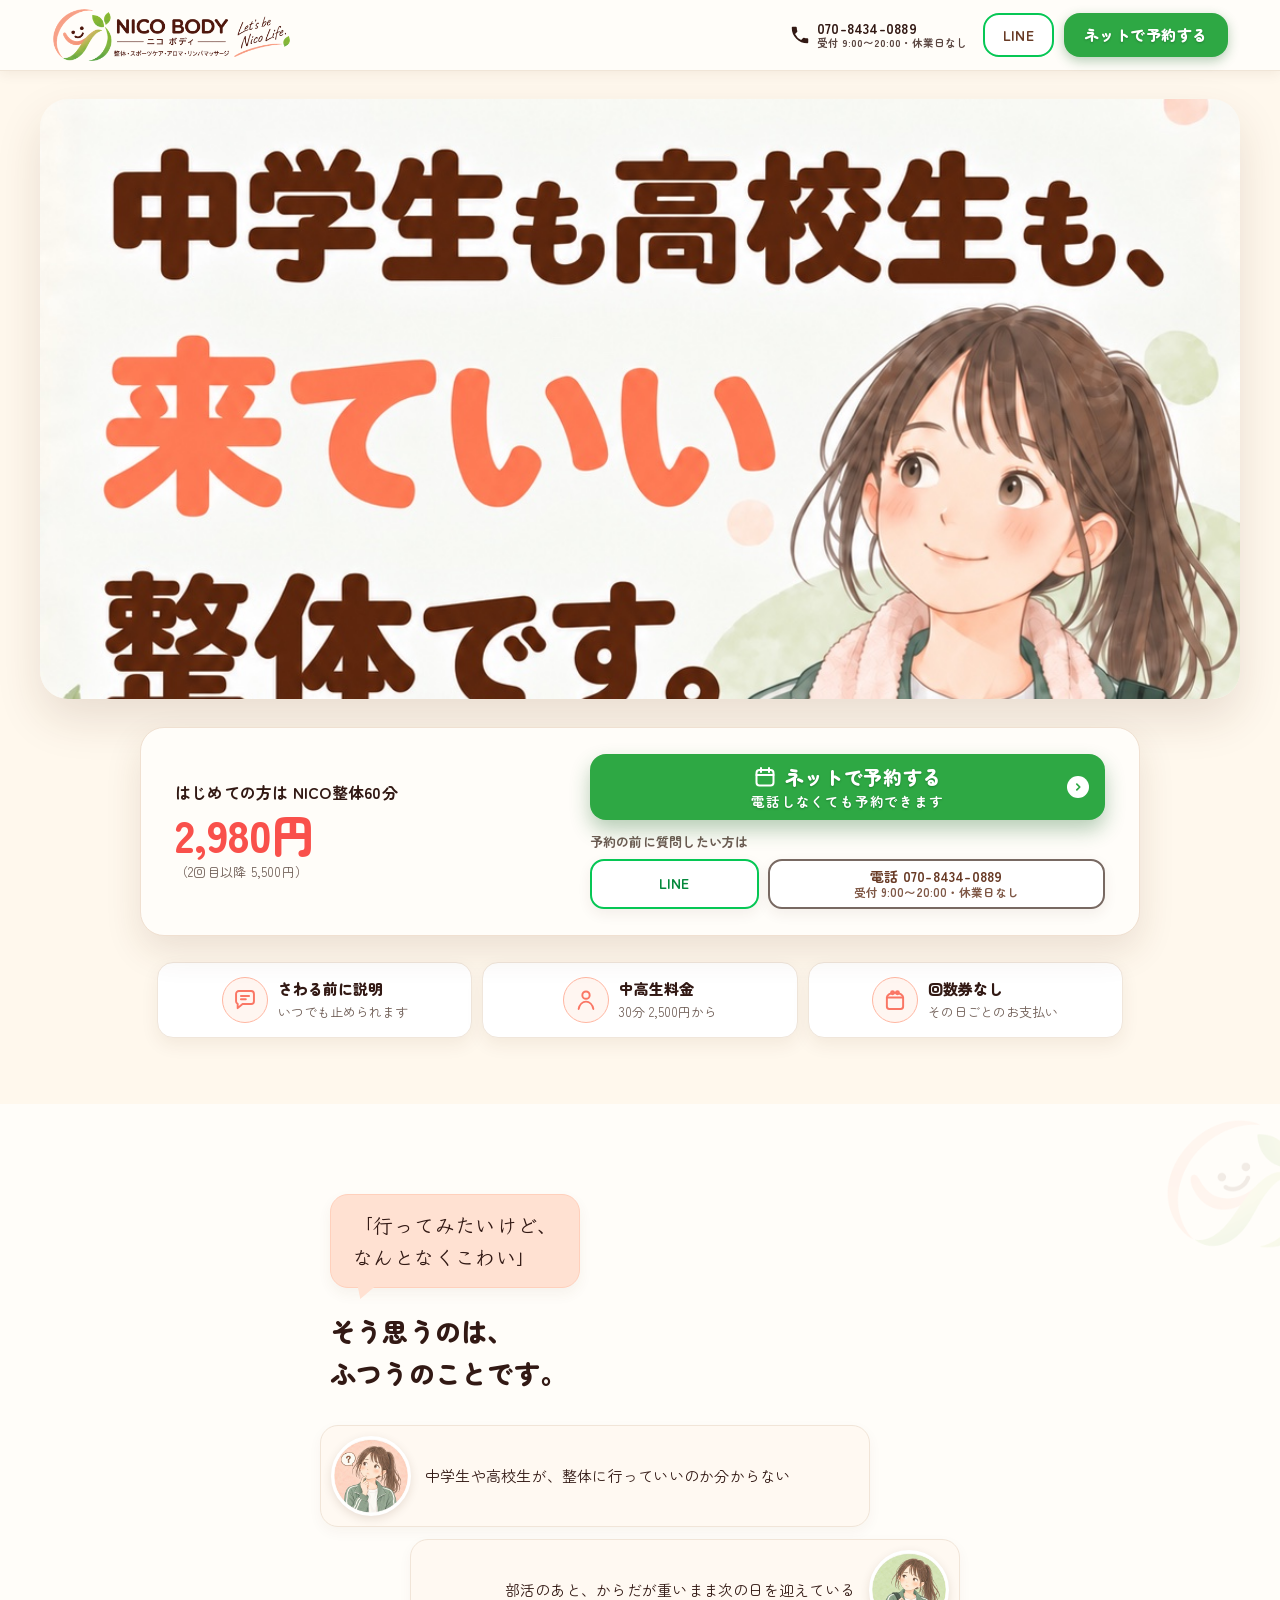
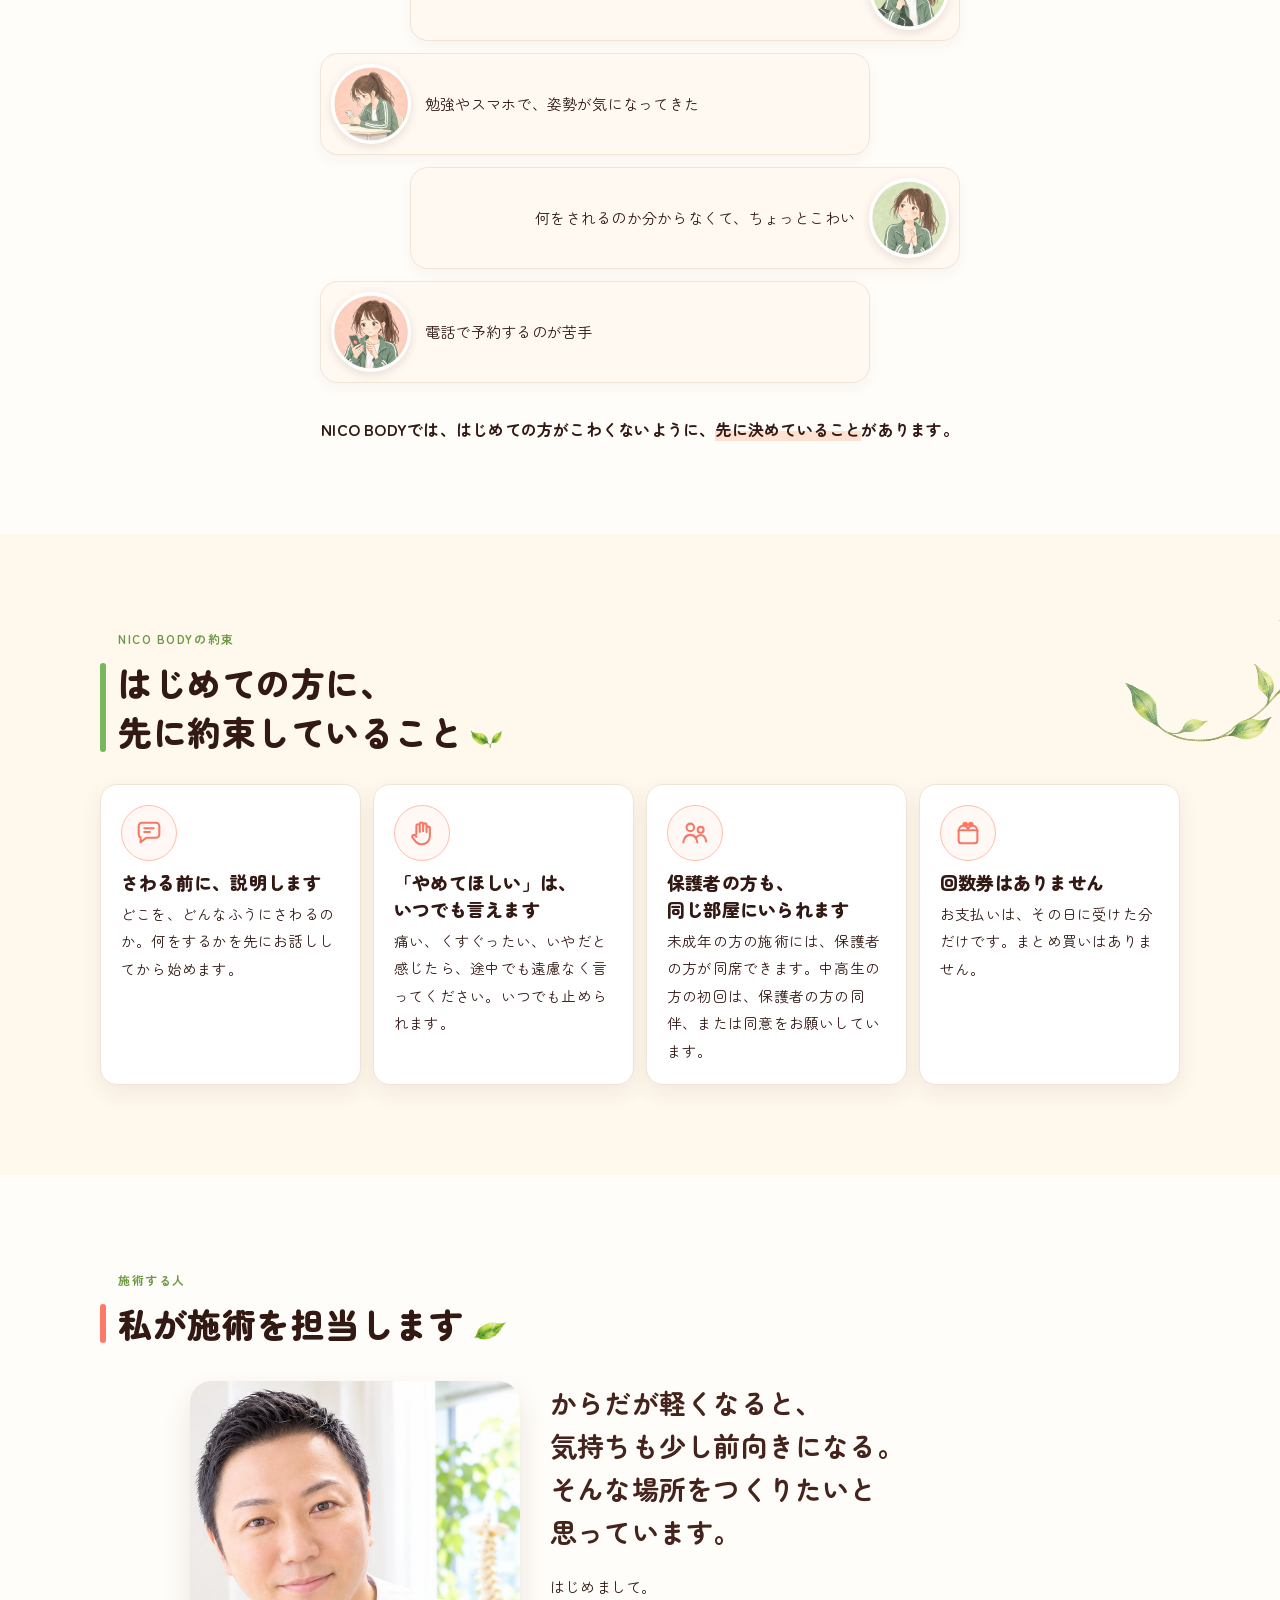
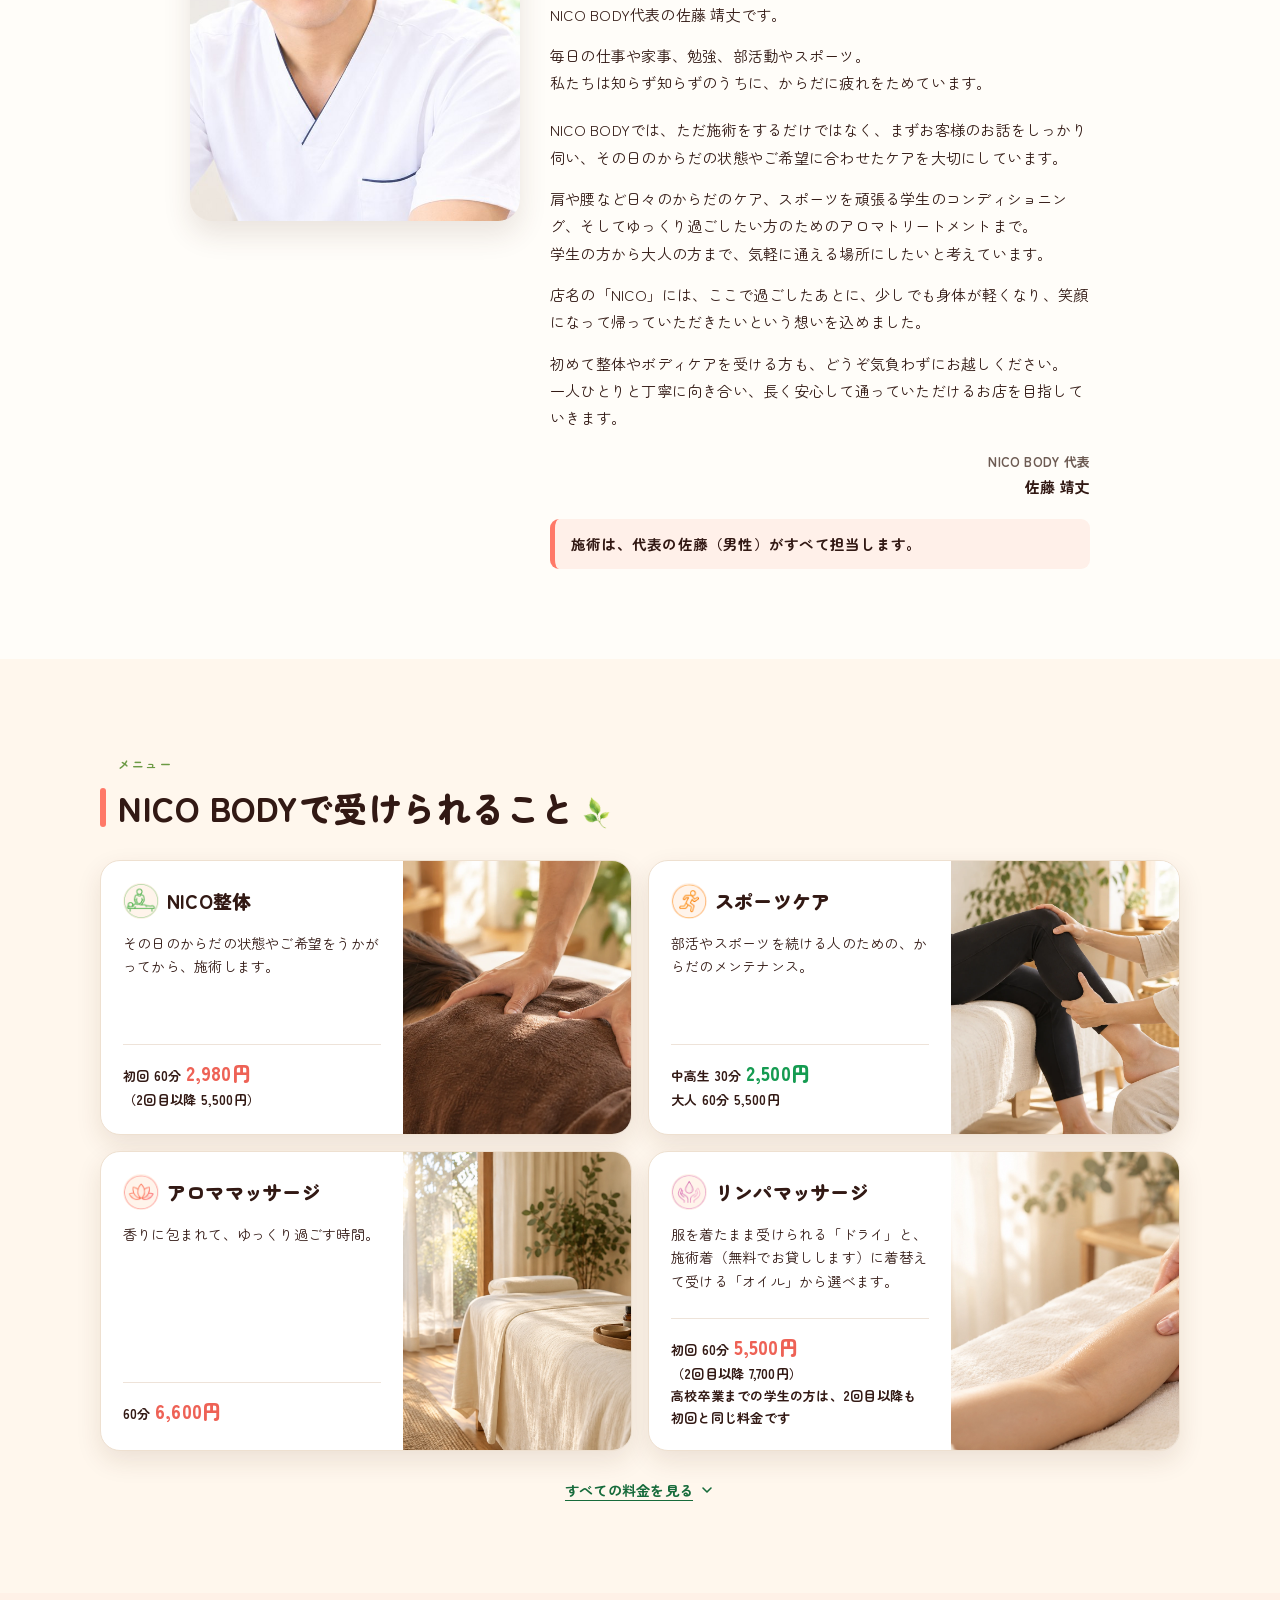
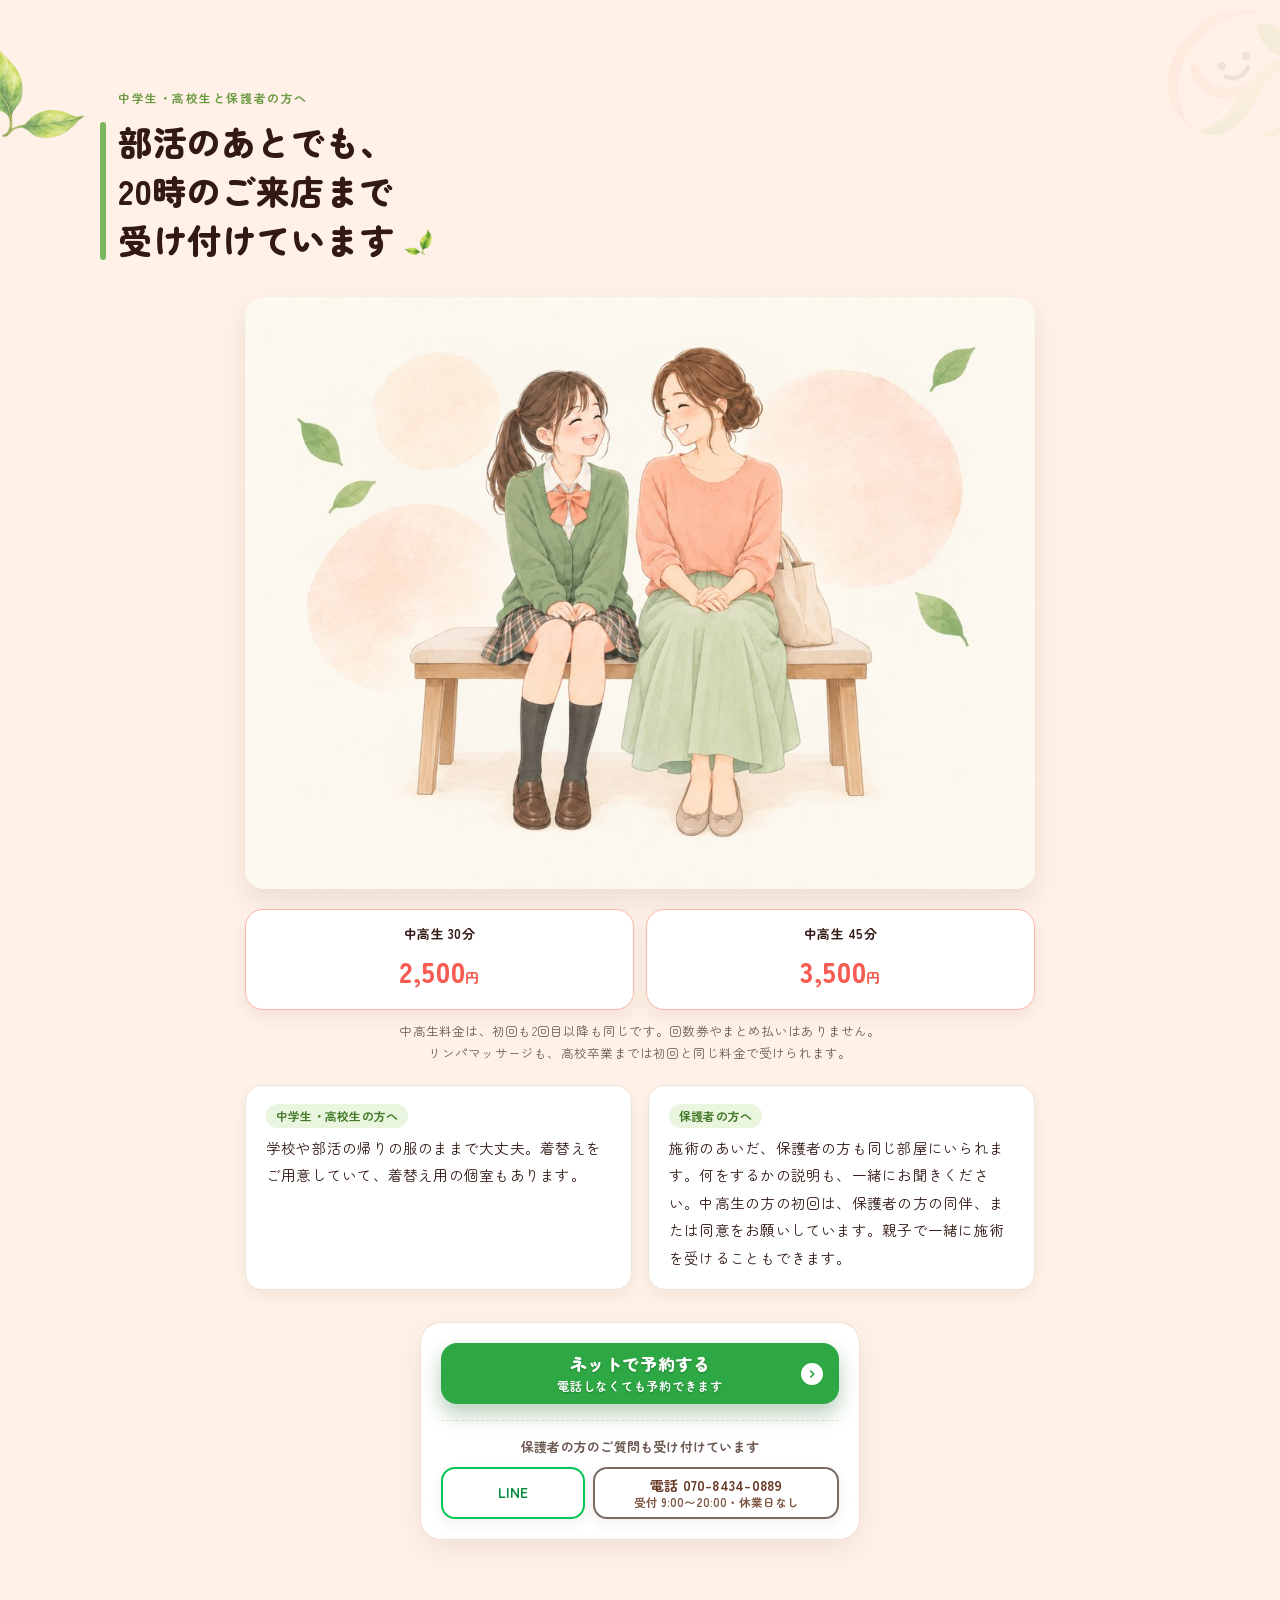
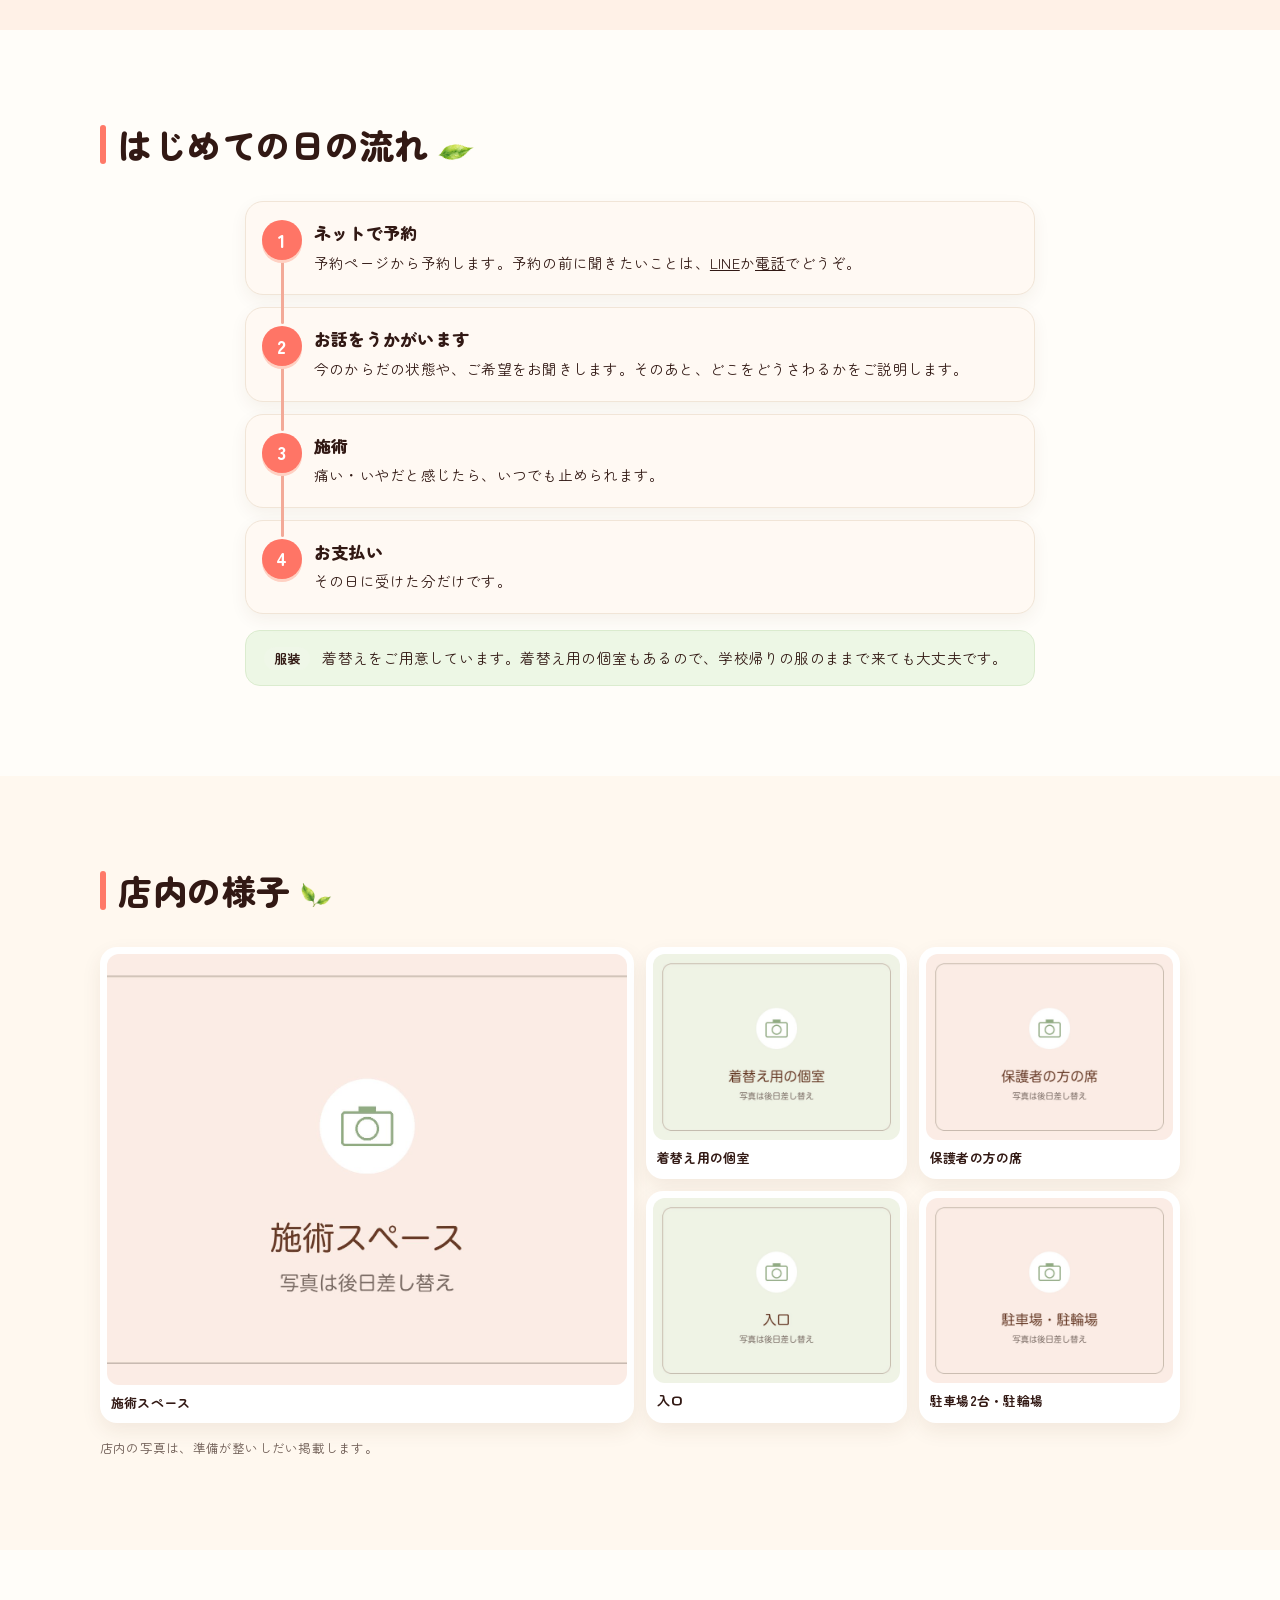
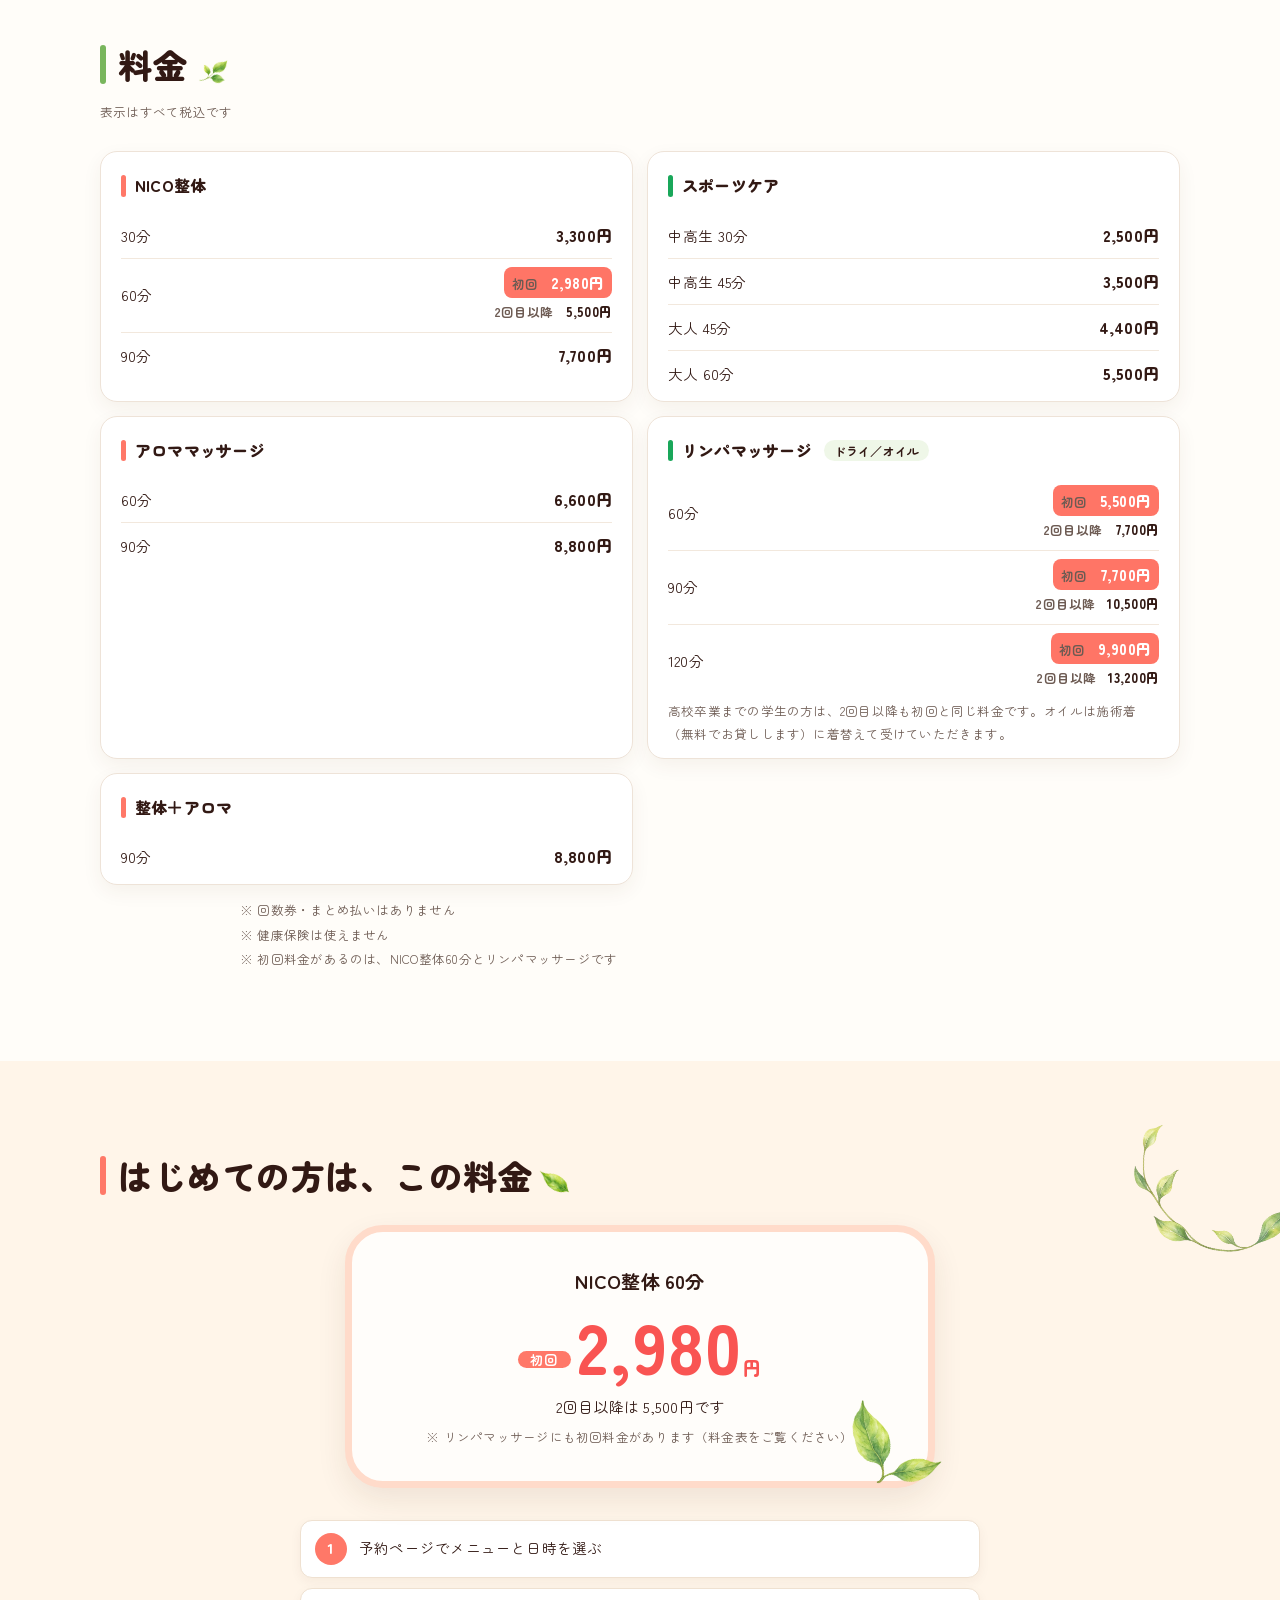
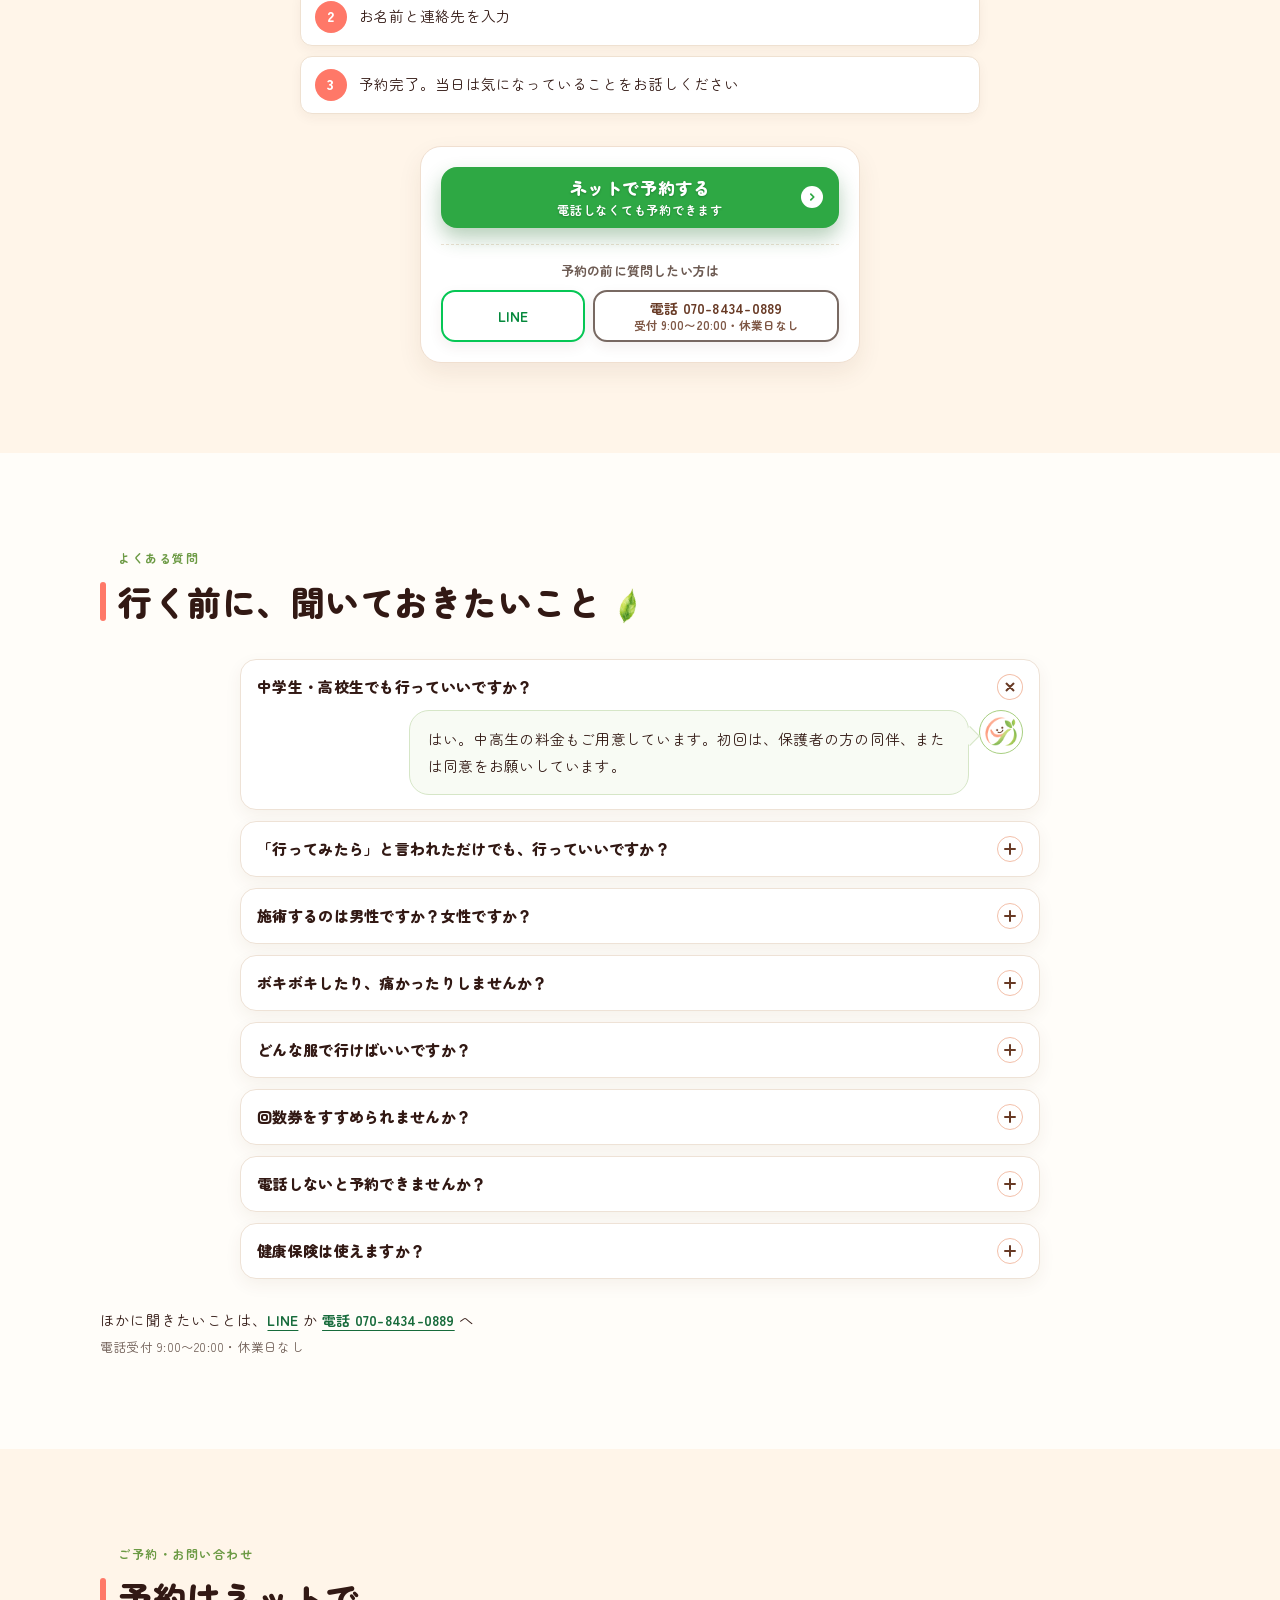
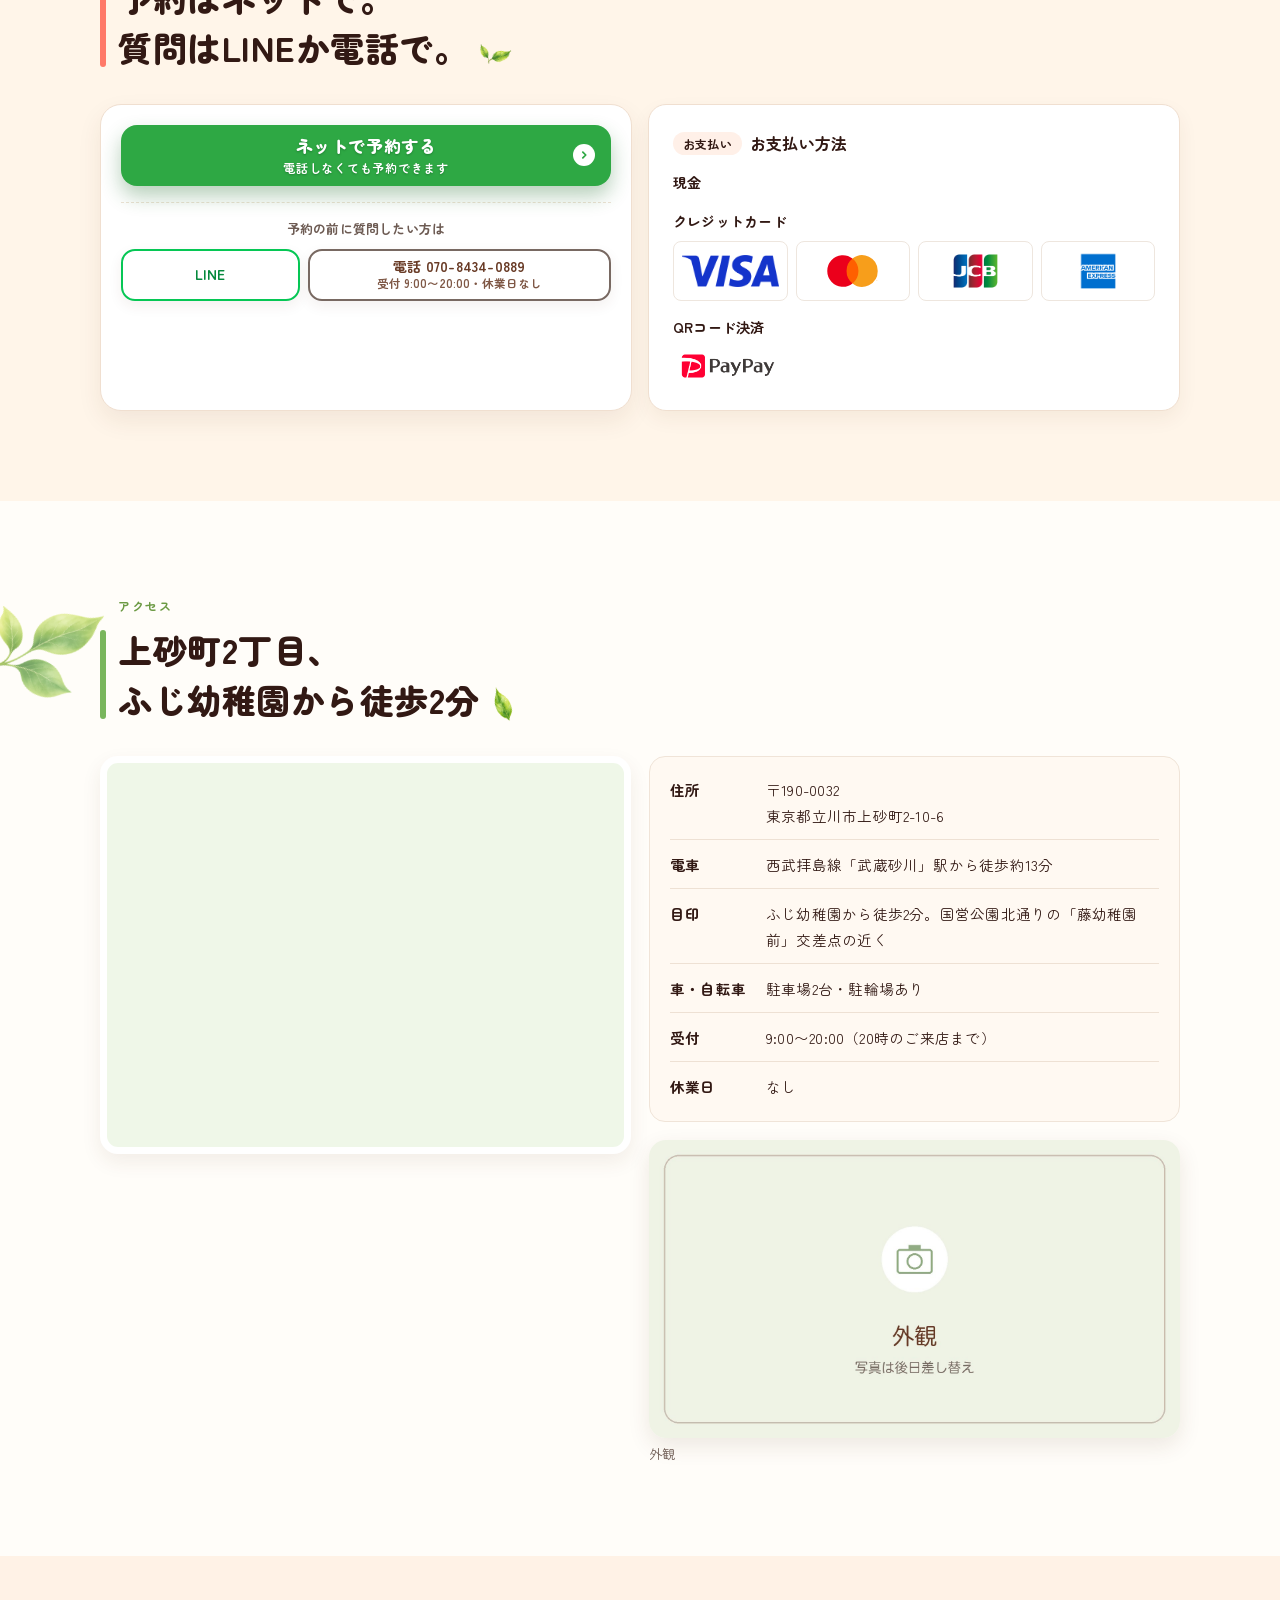
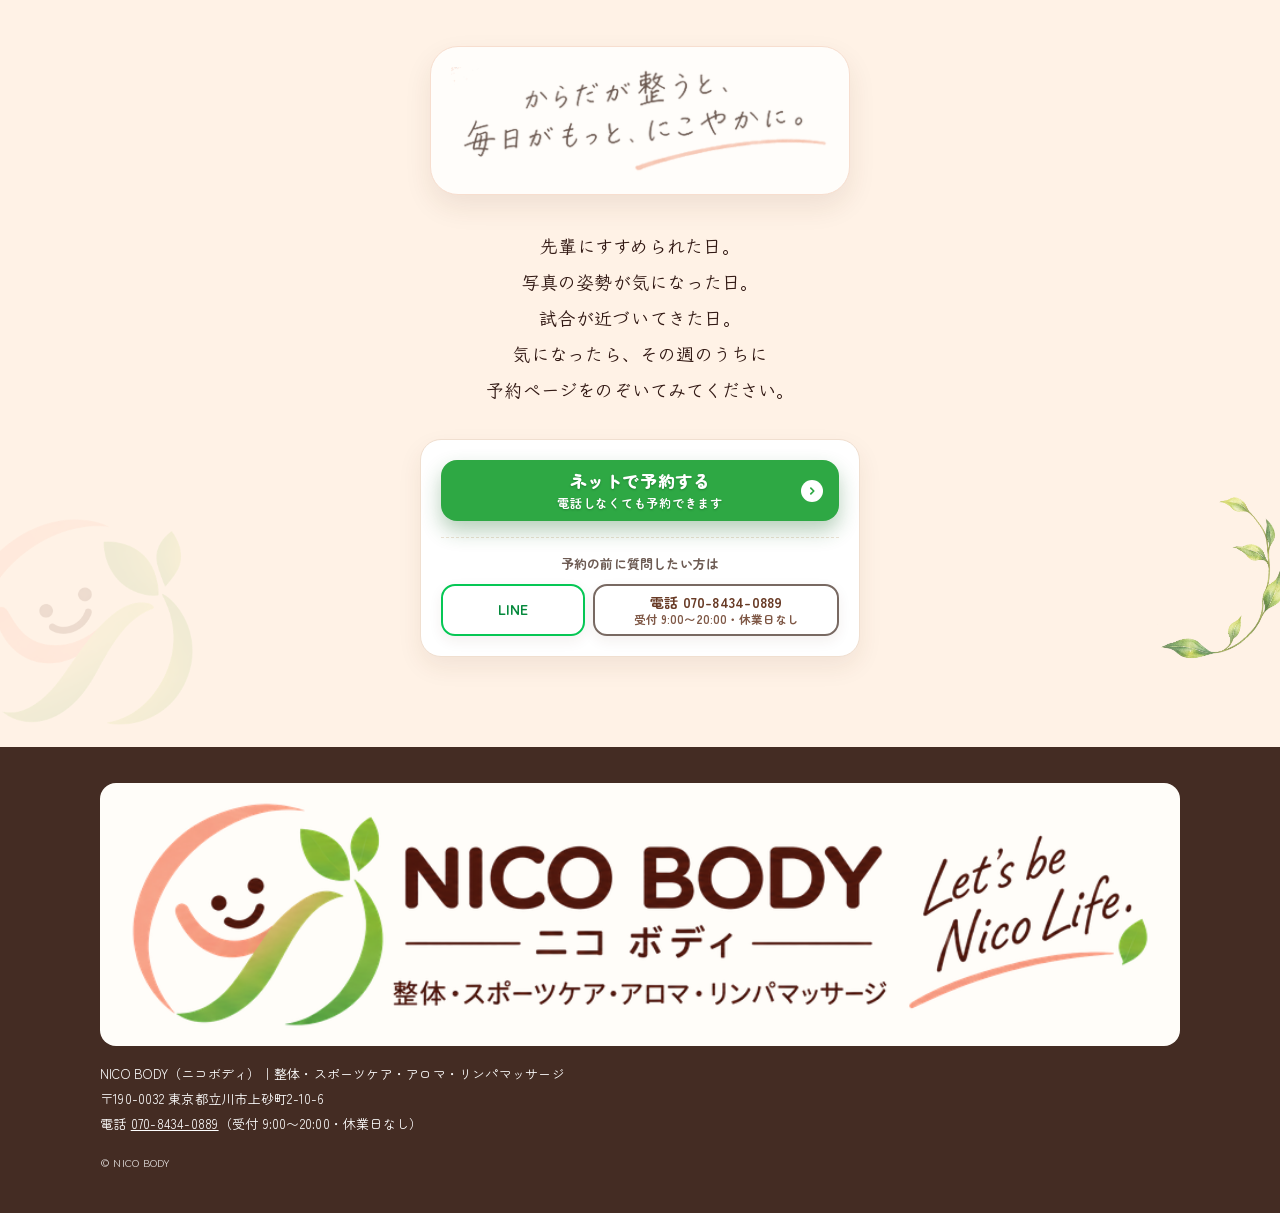
==== commit 9e56da9c: "LPデザインと画像を更新" ====
--- a/index.html
+++ b/index.html
@@ -18,8 +18,8 @@
 <link rel="preconnect" href="https://fonts.googleapis.com">
 <link rel="preconnect" href="https://fonts.gstatic.com" crossorigin>
 <link href="https://fonts.googleapis.com/css2?family=Klee+One:wght@600&family=Zen+Maru+Gothic:wght@400;700;900&display=swap" rel="stylesheet">
-<link rel="preload" as="image" href="images/01_FV_スマホ.jpg?v=20260926e" media="(max-width: 767px)">
-<link rel="preload" as="image" href="images/01_FV_PC.jpg?v=20260926e" media="(min-width: 768px)">
+<link rel="preload" as="image" href="images/01_FV_スマホ_余白調整.jpg" media="(max-width: 767px)">
+<link rel="preload" as="image" href="images/01_FV_PC_余白調整.jpg" media="(min-width: 768px)">
 <script type="application/ld+json">
 {
   "@context": "https://schema.org",
@@ -429,6 +429,7 @@
 .reveal.is-in{opacity:1;transform:none}
 @media (prefers-reduced-motion:reduce){.reveal{opacity:1;transform:none}}
 </style>
+<link rel="stylesheet" href="redesign.css?v=20260926i">
 </head>
 <body>
 
@@ -457,8 +458,8 @@
     <h1 id="fv-title" class="sr-only">中学生も高校生も、来ていい整体です。さわる前に、何をするかお話しします。保護者の方も、同じ部屋にいられます。立川市上砂町の整体 NICO BODY</h1>
     <div class="fv__visual">
       <picture>
-        <source media="(min-width: 768px)" srcset="images/01_FV_PC.jpg?v=20260926e" width="1536" height="768">
-        <img src="images/01_FV_スマホ.jpg?v=20260926e" width="1024" height="1280" alt="吹き出し「中高生が整体って、行っていいの？」。見出し「中学生も高校生も、来ていい整体です。」立川市上砂町の整体 NICO BODY" fetchpriority="high">
+        <source media="(min-width: 768px)" srcset="images/01_FV_PC_余白調整.jpg" width="1774" height="887">
+        <img src="images/01_FV_スマホ_余白調整.jpg" width="1122" height="1402" alt="吹き出し「中高生が整体って、行っていいの？」。見出し「中学生も高校生も、来ていい整体です。」立川市上砂町の整体 NICO BODY" fetchpriority="high">
       </picture>
     </div>
     <div class="fv__panel">
@@ -571,7 +572,7 @@
     </div>
     <div class="services">
       <article class="svc reveal">
-        <div class="svc__img"><img src="images/05_サービス_整体.jpg?v=20260926e" width="1024" height="768" alt="" loading="lazy"></div>
+        <div class="svc__img"><img src="images/05_サービス_整体_写真.webp" width="1536" height="1024" alt="" loading="lazy"></div>
         <div class="svc__body">
           <div class="svc__head"><img class="svc__ico" src="images/05_アイコン_整体.png?v=20260926e" width="160" height="160" alt="" loading="lazy"><div><h3>NICO整体</h3></div></div>
           <p>その日のからだの状態やご希望をうかがってから、施術します。</p>
@@ -579,7 +580,7 @@
         </div>
       </article>
       <article class="svc reveal">
-        <div class="svc__img"><img src="images/05_サービス_スポーツケア.jpg?v=20260926e" width="1024" height="768" alt="" loading="lazy"></div>
+        <div class="svc__img"><img src="images/05_サービス_スポーツケア_写真.webp" width="1536" height="1024" alt="" loading="lazy"></div>
         <div class="svc__body">
           <div class="svc__head"><img class="svc__ico" src="images/05_アイコン_スポーツケア.png?v=20260926e" width="160" height="160" alt="" loading="lazy"><div><h3>スポーツケア</h3></div></div>
           <p>部活やスポーツを続ける人のための、からだのメンテナンス。</p>
@@ -587,7 +588,7 @@
         </div>
       </article>
       <article class="svc reveal">
-        <div class="svc__img"><img src="images/05_サービス_アロマ.jpg?v=20260926e" width="1024" height="768" alt="" loading="lazy"></div>
+        <div class="svc__img"><img src="images/05_サービス_アロマ_新規.jpg" width="1536" height="1024" alt="" loading="lazy"></div>
         <div class="svc__body">
           <div class="svc__head"><img class="svc__ico" src="images/05_アイコン_アロマ.png?v=20260926e" width="160" height="160" alt="" loading="lazy"><div><h3>アロママッサージ</h3></div></div>
           <p>香りに包まれて、ゆっくり過ごす時間。</p>
@@ -595,7 +596,7 @@
         </div>
       </article>
       <article class="svc reveal">
-        <div class="svc__img"><img src="images/05_サービス_リンパ.jpg?v=20260926e" width="1024" height="768" alt="" loading="lazy"></div>
+        <div class="svc__img"><img src="images/05_サービス_リンパ_手元.jpg" width="1536" height="1024" alt="" loading="lazy"></div>
         <div class="svc__body">
           <div class="svc__head"><img class="svc__ico" src="images/05_アイコン_リンパ.png?v=20260926e" width="160" height="160" alt="" loading="lazy"><div><h3>リンパマッサージ</h3></div></div>
           <p>服を着たまま受けられる「ドライ」と、施術着（無料でお貸しします）に着替えて受ける「オイル」から選べます。</p>
--- a/redesign.css
+++ b/redesign.css
@@ -0,0 +1,321 @@
+/* NICO BODY visual refresh — original section order and copy are unchanged. */
+:root{
+  --c-ivory:#fffaf2;
+  --c-white:#fff;
+  --c-peach:#ffd8c9;
+  --c-peach-logo:#ff7968;
+  --c-peach-tint:#fff0e8;
+  --c-green:#79b65d;
+  --c-leaf:#a8cf81;
+  --c-leaf-tint:#eff7e8;
+  --c-brown:#66534b;
+  --c-brown-deep:#321914;
+  --text:var(--c-brown-deep);
+  --text-sub:#6d5b53;
+  --line:#eee3d5;
+  --cta-reserve-bg:#2ea844;
+  --cta-reserve-hover:#25913a;
+  --cta-reserve-shadow:rgba(30,110,45,.32);
+  --gutter:22px;
+  --section-py:70px;
+  --content-max:1080px;
+  --radius-card:18px;
+  --radius-sm:12px;
+  --shadow-cta:0 12px 22px rgba(88,44,25,.12);
+  --btn-maxw:440px;
+}
+
+body{background:var(--c-ivory);font-size:15px;line-height:1.82;letter-spacing:.015em}
+.wrap{position:relative}
+.sec{position:relative;overflow:hidden}
+.sec--white{background:#fffdf9}
+.sec--tint{background:#fff2e9}
+.h2{font-size:clamp(23px,4.8vw,34px);font-weight:900;line-height:1.45;letter-spacing:.015em}
+.center{text-align:left}
+.center .h2::after,.h2::after{display:none}
+.h2,.s02 h2,.closing__tag{position:relative}
+.h2{padding-left:18px}
+.h2::before{content:"";position:absolute;left:0;top:.15em;bottom:.15em;width:6px;border-radius:8px;background:var(--c-peach-logo)}
+.s03 .h2::before,.s06 .h2::before,.s09 .h2::before,.s13 .h2::before{background:var(--c-green)}
+.h2::after,.center .h2::after{content:"";display:inline-block;width:34px;height:32px;margin:0 0 -7px 8px;border-radius:0;background:url("images/16_葉_一枚.png") center/contain no-repeat;vertical-align:baseline;transform:rotate(-12deg)}
+.s03 .h2::after,.s06 .h2::after,.s08 .h2::after,.s12 .h2::after{background-image:url("images/17_葉_二枚.png")}
+.s05 .h2::after,.s09 .h2::after{background-image:url("images/15_葉のあしらい.png")}
+.s03 .h2::after{transform:scaleX(-1) rotate(18deg)}
+.s04 .h2::after{transform:rotate(22deg)}
+.s05 .h2::after{transform:scaleX(-1) rotate(-14deg)}
+.s06 .h2::after{transform:rotate(-22deg)}
+.s07 .h2::after{transform:rotate(35deg)}
+.s08 .h2::after{transform:scaleX(-1) rotate(-8deg)}
+.s09 .h2::after{transform:rotate(16deg)}
+.s10 .h2::after{transform:scaleX(-1) rotate(12deg)}
+.s11 .h2::after{transform:rotate(-28deg)}
+.s12 .h2::after{transform:rotate(30deg)}
+.s13 .h2::after{transform:scaleX(-1) rotate(-20deg)}
+.eyebrow{margin:0 0 8px 18px;padding:0;background:none;color:#6c9a44;font-size:12px;letter-spacing:.13em}
+.note{color:var(--text-sub)}
+.leaf-corner::before{opacity:.65}
+
+/* Header and hero */
+.header{background:#fffdf9;border-color:#f0e5d7;box-shadow:0 3px 12px rgba(81,47,21,.07)}
+.header__in{max-width:1240px}
+.header__logo img{object-fit:contain}
+.header__cta .btn--line{border-color:var(--c-line-green);color:#683a25}
+.header__cta .btn--reserve{background:var(--cta-reserve-bg)}
+.fv{background:#fff8ed;padding-top:18px;padding-bottom:26px}
+.fv__visual{overflow:hidden}
+.fv__visual img{object-fit:cover}
+.fv__panel{background:#fffdf9;border:1px solid #f0e0d1;border-radius:24px;box-shadow:0 15px 36px rgba(87,51,28,.12);padding:18px 18px 20px}
+.fv__first{font-size:14px;font-weight:700}
+.fv__first strong{color:#f9504b;font-size:32px;letter-spacing:-.015em}
+.fv__first span{font-weight:400}
+.fv__cta{margin-top:16px}
+.fv__sub{margin-top:15px}
+.fv-points{padding-top:28px;gap:10px}
+.fv-points li{border:1px solid #f0e6db;box-shadow:0 7px 18px rgba(81,47,21,.07);border-radius:16px;background:#fff;padding:14px 5px}
+.fv-points__ico{background:#fff6f1;border:1px solid #ffb6a1;width:46px;height:46px}
+.fv-points__ico svg{width:26px;height:26px;stroke:#fa7664}
+.fv-points b{color:var(--text);font-weight:900}
+.btn{border-radius:16px;box-shadow:0 8px 16px rgba(88,44,25,.1);transition:transform .2s ease,box-shadow .2s ease,background-color .2s ease}
+.btn:hover,.ask-link:hover{transform:translateY(-2px)}
+.btn--reserve{background:var(--cta-reserve-bg);box-shadow:0 10px 20px var(--cta-reserve-shadow);letter-spacing:.035em}
+.btn--reserve::after{background-color:#fff;background-size:14px}
+.btn--reserve:hover{background:var(--cta-reserve-hover)}
+.btn--line{color:#683a25}
+.btn--tel{border-color:#786962;color:#683a25}
+.btn--tel .ico path{fill:#786962}
+.btn--xl{font-size:19px}
+.cta-ask__lead{color:var(--text-sub)}
+.ask-link{border-radius:14px;box-shadow:0 5px 14px rgba(88,44,25,.07);transition:transform .2s ease}
+.ask-link--line{background:var(--c-white);color:#05893c;border:2px solid var(--c-line-green)}
+.ask-link--tel{background:var(--c-white);color:#683a25;border:2px solid #786962}
+.cta-ask__btns{gap:9px}
+
+/* Section backgrounds, headings and cards */
+.s02{background:#fffdf9}
+.s02::before,.s06::before,.closing::before{content:"";position:absolute;right:-35px;top:15px;width:150px;height:130px;background:url("images/00_ロゴ_マーク.png?v=20260926e") center/contain no-repeat;opacity:.09;pointer-events:none}
+.s03::after,.s06::after,.s10::after,.s13::after,.closing::after{content:"";position:absolute;width:145px;height:130px;background:url("images/18_葉_小枝.png") center/contain no-repeat;opacity:.7;pointer-events:none;z-index:0}
+.s03::after{right:-25px;top:55px;width:185px;height:170px;transform:rotate(18deg)}
+.s06::after{left:-45px;right:auto;top:40px;background-image:url("images/17_葉_二枚.png");transform:scaleX(-1) rotate(-24deg)}
+.s10::after{right:-25px;top:45px;width:180px;height:160px;transform:scaleX(-1) rotate(8deg)}
+.s13::after{left:-42px;right:auto;top:70px;background-image:url("images/15_葉のあしらい.png");transform:rotate(32deg)}
+.closing::after{right:-23px;bottom:85px;width:180px;height:160px;transform:rotate(-28deg)}
+.sec>.wrap{z-index:1}
+.s02 h2{max-width:620px;margin-inline:auto}
+.voice{background:#ffe1d2;border:1px solid #ffd0bc;border-radius:18px;box-shadow:0 6px 14px rgba(103,61,38,.06)}
+.voice::after{background:#ffe1d2}
+.s02__answer{font-weight:900}
+.s02 ul{gap:12px}
+.s02 li,.s02 li:has(img):nth-child(even){background:#fff9f2;border:1px solid #f1e5d8;box-shadow:0 5px 14px rgba(88,44,25,.045);border-radius:18px}
+.s02 li img{border:3px solid #fff;box-shadow:0 3px 10px rgba(88,44,25,.13)}
+.s02__close{font-weight:700;text-align:center;max-width:660px;margin-inline:auto}
+.mark{background:linear-gradient(transparent 60%,#ffe1d2 60%)}
+.s03{background:#fff8ed}
+.promises{gap:12px;margin-top:27px}
+.promise{border:1px solid #f0e4d5;box-shadow:0 8px 22px rgba(84,50,29,.075);border-radius:17px}
+.promise__ico{background:#fff8f4;border:1px solid #ffbdab}
+.promise__ico svg{stroke:#fa7765}
+.promise h3{font-weight:900}
+.s04{background:#fffdf9}
+.staff{gap:30px}
+.staff__photo{border-radius:22px;background:#f9eee4;box-shadow:0 14px 28px rgba(84,50,29,.12)}
+.staff__lead{color:#44241c;font-size:clamp(20px,4.5vw,27px);line-height:1.6}
+.staff__note{border-left:5px solid var(--c-peach-logo);background:#fff0e9;border-radius:9px}
+
+/* Service cards: an image-led layout similar to the reference. */
+.s05{background:#fff7ed}
+.services{margin-top:27px;gap:16px}
+.svc{position:relative;display:flex;align-items:stretch;min-height:240px;border:1px solid #eee0d0;border-radius:20px;box-shadow:0 10px 26px rgba(83,45,22,.11);background:#fff}
+.svc__img{order:2;flex:0 0 43%;overflow:hidden;background:#f4e8dc}
+.svc__img img{width:100%;height:100%;aspect-ratio:auto;object-fit:cover}
+.svc__body{order:1;flex:1;min-width:0;padding:20px 13px 18px 18px;display:flex;flex-direction:column;align-items:flex-start}
+.svc__head{margin:0;display:flex;align-items:center;gap:8px}
+.svc__ico{width:36px;height:36px;box-shadow:none;border-radius:50%;background:#fff4eb}
+.svc h3{margin:0;font-size:18px;line-height:1.35;font-weight:900}
+.svc p{font-size:13.5px;line-height:1.7;margin-top:13px}
+.svc__price{align-self:stretch;margin-top:auto!important;padding:12px 0 0;border-top:1px solid #eee3d9;font-size:13px!important;font-weight:700}
+.svc__price b{color:#ee6256;font-size:19px}
+.svc:nth-child(2) .svc__price b{color:#159b51}
+.svc:nth-child(4){min-height:275px}
+.svc:nth-child(4) .svc__body{padding-bottom:20px}
+.services__more{margin-top:25px}
+.text-link{color:#176b3b}
+
+/* Student and parent information */
+.s06{background:#fff1e7}
+.s06__img{border-radius:20px;box-shadow:0 12px 24px rgba(83,45,22,.1)}
+.pricechips{gap:12px}
+.pricechip{border:1px solid #ffb4a3;border-radius:18px;background:#fff;box-shadow:0 7px 17px rgba(83,45,22,.07)}
+.pricechip b{color:#f65d52}
+.s06__box{border:1px solid #eee3d7;border-radius:17px;box-shadow:0 7px 15px rgba(83,45,22,.05)}
+.s06__box h3 .pill{background:#e9f5df;color:#457b2a}
+
+/* Journey and room preview */
+.s07{background:#fffdf9}
+.steps{max-width:790px;margin-inline:auto;gap:12px}
+.step{background:#fff9f3;border:1px solid #f1e5d7;border-radius:18px;padding:18px 20px 18px 16px;grid-template-columns:40px 1fr;gap:12px;box-shadow:0 6px 17px rgba(83,45,22,.06)}
+.step:not(:last-child)::after{content:"";display:block;position:absolute;left:35px;top:58px;bottom:-30px;width:3px;border-radius:3px;background:#f3aa98;z-index:3}
+.step__num{width:40px;height:40px;background:#ff7566;color:#fff;box-shadow:0 3px 0 #ffd1c3}
+.step__num{position:relative;z-index:4}
+.step h3{padding:0;font-weight:900}
+.step p{margin-top:3px}
+.dress{max-width:790px;margin:16px auto 0;background:#edf7e5;border:1px solid #dbeccf;border-radius:15px}
+.s08{background:#fff8ef}
+.gallery{gap:12px}
+.gallery figure{background:#fff;border-radius:17px;padding:7px 7px 10px;box-shadow:0 8px 20px rgba(84,50,29,.08)}
+.gallery img{border-radius:12px}
+.gallery figcaption{font-weight:700;color:var(--text);margin:6px 4px 0}
+
+/* Price table */
+.s09{background:#fffdf9}
+.price{gap:14px;margin-top:28px}
+.price__block{padding:19px 20px 13px;border:1px solid #eee3d8;box-shadow:0 7px 20px rgba(83,45,22,.06);border-radius:17px}
+.price__block h3{border:0;padding:0 0 0 14px;margin-bottom:12px;position:relative;font-weight:900}
+.price__block h3::before{content:"";position:absolute;left:0;top:4px;bottom:4px;width:5px;border-radius:5px;background:#ff7868}
+.price__block:nth-child(even) h3::before{background:#19a75a}
+.price__row{border-bottom:1px solid #f2e8dd;padding:8px 0}
+.price__row dd{font-size:16px}
+.price__row--first dd{gap:2px}
+.price__first{background:#ff7566;color:#fff;border-radius:8px;font-size:15px;padding:2px 8px}
+.price__first small{color:#fff}
+.price__after{font-size:13px;padding:0}
+.price__after small{font-size:11px}
+.tag-first{background:#ff7566;color:#fff}
+.price__notes{max-width:800px;margin-inline:auto}
+.s10{background:#fff5e9}
+.first{position:relative;max-width:590px;margin:25px auto 0;border:7px solid #ffdbca;border-radius:38px;background:#fffdfa;box-shadow:0 12px 30px rgba(83,45,22,.09);padding:32px 20px}
+.first::after{content:"";position:absolute;right:-26px;bottom:-22px;width:118px;height:105px;background:url("images/17_葉_二枚.png") center/contain no-repeat;opacity:.82;transform:scaleX(-1) rotate(-20deg);pointer-events:none}
+.first>*{position:relative;z-index:1}
+.first__price{color:#f95452;font-size:clamp(46px,12vw,70px)}
+.first__label{color:#fff;background:#ff7868}
+.first__menu{font-size:19px}
+.howto{max-width:680px;margin-inline:auto;gap:10px}
+.howto li{border:1px solid #efe1d1;box-shadow:0 4px 12px rgba(83,45,22,.05)}
+.howto li span{background:#ff7868;color:#fff}
+
+/* FAQ, conversion, location, footer */
+.s11{background:#fffdf9}
+.faq{gap:11px;max-width:800px;margin-inline:auto}
+.faq details{background:#fff;border:1px solid #eee2d6;border-radius:16px;padding:14px 16px;box-shadow:0 6px 17px rgba(83,45,22,.06)}
+.faq summary{align-items:center;justify-content:space-between}
+.faq summary .voice{background:none;border:0;box-shadow:none;padding:0;font-family:var(--font-base);font-size:15px;font-weight:900}
+.faq summary .voice::after{display:none}
+.faq summary .toggle{margin:0;border-color:#f3c0aa}
+.faq .reply{margin-top:10px}
+.faq .reply__body{box-shadow:none;background:#f8fbf4;border-color:#d6e6c7}
+.faq .reply__body::after{background:#f8fbf4;border-color:#d6e6c7}
+.s12{background:#fff5e9}
+.cta-unit{border:1px solid #f0dfd0;border-radius:21px;box-shadow:0 10px 25px rgba(83,45,22,.08);padding:20px}
+.cta-unit .cta-ask__btns{grid-template-columns:1fr 1.7fr}
+.contact{gap:16px}
+.contact__card{border:1px solid #f0dfd0;box-shadow:0 8px 20px rgba(83,45,22,.06)}
+.pay__cards li{background:#fff;border-color:#eee6de}
+.s13{background:#fffdf9}
+.map{border:7px solid #fff;border-radius:18px;box-shadow:0 8px 20px rgba(83,45,22,.08)}
+.access dl{background:#fff9f2;border:1px solid #f0e4d8;border-radius:16px;padding:20px}
+.access dl div{border-bottom:1px solid #eee1d4;padding-bottom:10px}
+.access dl div:last-child{border:0;padding-bottom:0}
+.access figure img{border-radius:17px;box-shadow:0 8px 22px rgba(83,45,22,.1)}
+.closing{background:#fff2e6}
+.closing::before{left:-45px;right:auto;top:auto;bottom:20px;width:240px;height:210px;opacity:.12}
+.closing__tag{background:#fffdfa;padding:20px;border:1px solid #f7decf;border-radius:28px;box-shadow:0 12px 28px rgba(83,45,22,.09)}
+.closing__text{font-family:var(--font-voice);font-size:18px;font-weight:600}
+.footer{background:#442c23}
+.footer__logo{background:#fffdf9}
+.fixbar{background:rgba(255,250,244,.97);border-color:#ead9cc;box-shadow:0 -5px 20px rgba(83,45,22,.12)}
+.fixbar a{border-radius:11px}
+.fixbar__reserve{background:var(--cta-reserve-bg);box-shadow:0 6px 14px var(--cta-reserve-shadow)}
+.fixbar__line{background:var(--c-white);border:2px solid var(--c-line-green);color:#05893c}
+.fixbar__tel{background:var(--c-white);border:2px solid #786962;color:#683a25}
+
+@media (max-width:767px){
+  :root{--section-py:60px;--gutter:18px}
+  .header__in{padding:8px 12px}
+  .header__logo{width:auto;max-width:340px;margin-inline:auto}
+  .header__logo img{max-height:68px;object-fit:contain}
+  .fv__visual img{width:100%;aspect-ratio:4/5}
+  .fv__panel{margin:20px 16px 0;max-width:none;z-index:1}
+  .fv-points{padding-inline:14px}
+  .fv-points li{padding:12px 4px}
+  .fv-points b{font-size:12px;white-space:normal}
+  .fv-points span:last-child{font-size:10px}
+  .s02 h2{padding-left:4px}
+  .s02 li:has(img){width:100%}
+  .s02 li:has(img):nth-child(even){width:100%}
+  .s02 li img{width:66px;height:66px}
+  .promises{grid-template-columns:repeat(2,minmax(0,1fr))}
+  .promise{display:flex;flex-direction:column;align-items:center;gap:7px;text-align:center;padding:17px 10px}
+  .promise__ico{width:52px;height:52px;flex:none}
+  .promise h3{font-size:14px;padding:0}
+  .promise p{font-size:12px;line-height:1.65}
+  .staff__photo{max-width:290px!important;margin-inline:auto!important}
+  .svc__body{padding-left:14px}
+  .svc h3{font-size:16px}
+  .svc__price b{font-size:17px}
+  .svc:nth-child(4){min-height:325px}
+  .gallery{grid-template-columns:repeat(2,minmax(0,1fr))}
+  .price__row dt{font-size:13.5px}
+  .price__row dd{font-size:15px}
+  .first{border-width:6px}
+  .footer__logo{margin-inline:0!important;border-radius:14px!important;padding:10px!important}
+}
+@media (max-width:360px){
+  .promises{gap:8px}
+  .promise{padding:14px 7px}
+  .svc{min-height:265px}
+  .svc__img{flex-basis:39%}
+  .svc__body{padding:14px 9px}
+  .svc h3{font-size:14px}
+  .svc p{font-size:12px}
+  .svc:nth-child(4){min-height:365px}
+}
+@media (min-width:768px){
+  :root{--section-py:90px;--gutter:32px}
+  .fv{padding-top:28px}
+  .fv__visual{border-radius:28px;box-shadow:0 20px 45px rgba(83,45,22,.13)}
+  .fv__panel{max-width:1000px;margin:28px auto 0;position:relative;z-index:2;display:grid;grid-template-columns:minmax(0,.85fr) minmax(0,1.15fr);grid-template-rows:auto auto;align-items:center;column-gap:34px;row-gap:10px;text-align:left;padding:26px 34px}
+  .fv__first{grid-column:1;grid-row:1/3;font-size:16px;line-height:1.45}
+  .fv__first strong{display:block;font-size:44px;line-height:1.15;margin:5px 0 2px}
+  .fv__first span{display:block;margin:3px 0 0;font-size:13px}
+  .fv__cta{grid-column:2;grid-row:1;margin:0}
+  .fv__cta .btn--xl{min-width:0;width:100%;max-width:none}
+  .fv__sub{grid-column:2;grid-row:2;margin:0}
+  .fv__sub .cta-ask{display:block}
+  .fv__sub .cta-ask__lead{text-align:left}
+  .fv__sub .cta-ask__btns{display:grid;grid-template-columns:1fr 2fr;margin-top:5px}
+  .fv__sub .ask-link{width:100%}
+  .fv-points{max-width:1030px;padding-top:26px}
+  .fv-points li{grid-template-columns:46px auto}
+  .promises{grid-template-columns:repeat(4,minmax(0,1fr))}
+  .promise{display:flex;flex-direction:column;align-items:flex-start}
+  .staff{grid-template-columns:330px 1fr;max-width:900px;margin-inline:auto}
+  .services{grid-template-columns:repeat(2,minmax(0,1fr))}
+  .svc{min-height:275px}
+  .svc:nth-child(4){min-height:300px}
+  .svc__body{padding:22px}
+  .svc h3{font-size:19px}
+  .svc p{font-size:14px}
+  .s06__img{max-width:790px;margin-inline:auto}
+  .pricechips,.s06__grid{max-width:790px;margin-inline:auto}
+  .gallery{grid-template-columns:repeat(4,1fr)}
+  .gallery figure:first-child{grid-column:span 2;grid-row:span 2}
+  .gallery figure:first-child img{height:calc(100% - 28px);aspect-ratio:auto}
+  .price{grid-template-columns:repeat(2,minmax(0,1fr))}
+  .contact{grid-template-columns:1fr 1fr;align-items:stretch}
+  .contact .cta-unit{max-width:none}
+  .contact__card{padding:24px}
+}
+@media (min-width:768px) and (max-width:980px){
+  .fv__panel{grid-template-columns:1fr;max-width:660px;text-align:center;gap:12px}
+  .fv__first,.fv__cta,.fv__sub{grid-column:1;grid-row:auto}
+  .fv__cta .btn--xl{max-width:none}
+  .fv__sub .cta-ask__lead{text-align:center}
+}
+@media (max-width:767px){
+  .s03::after,.s06::after,.s10::after,.s13::after,.closing::after{width:110px;height:100px;opacity:.62}
+  .s03::after{top:-35px;right:-28px}
+  .s06::after{top:-28px;left:-38px}
+  .s10::after{display:none}
+  .s13::after{top:-30px;left:-38px}
+  .h2::after,.center .h2::after{width:30px;height:28px;margin-left:5px}
+  .first::after{width:83px;height:75px;right:-18px;bottom:-15px}
+}
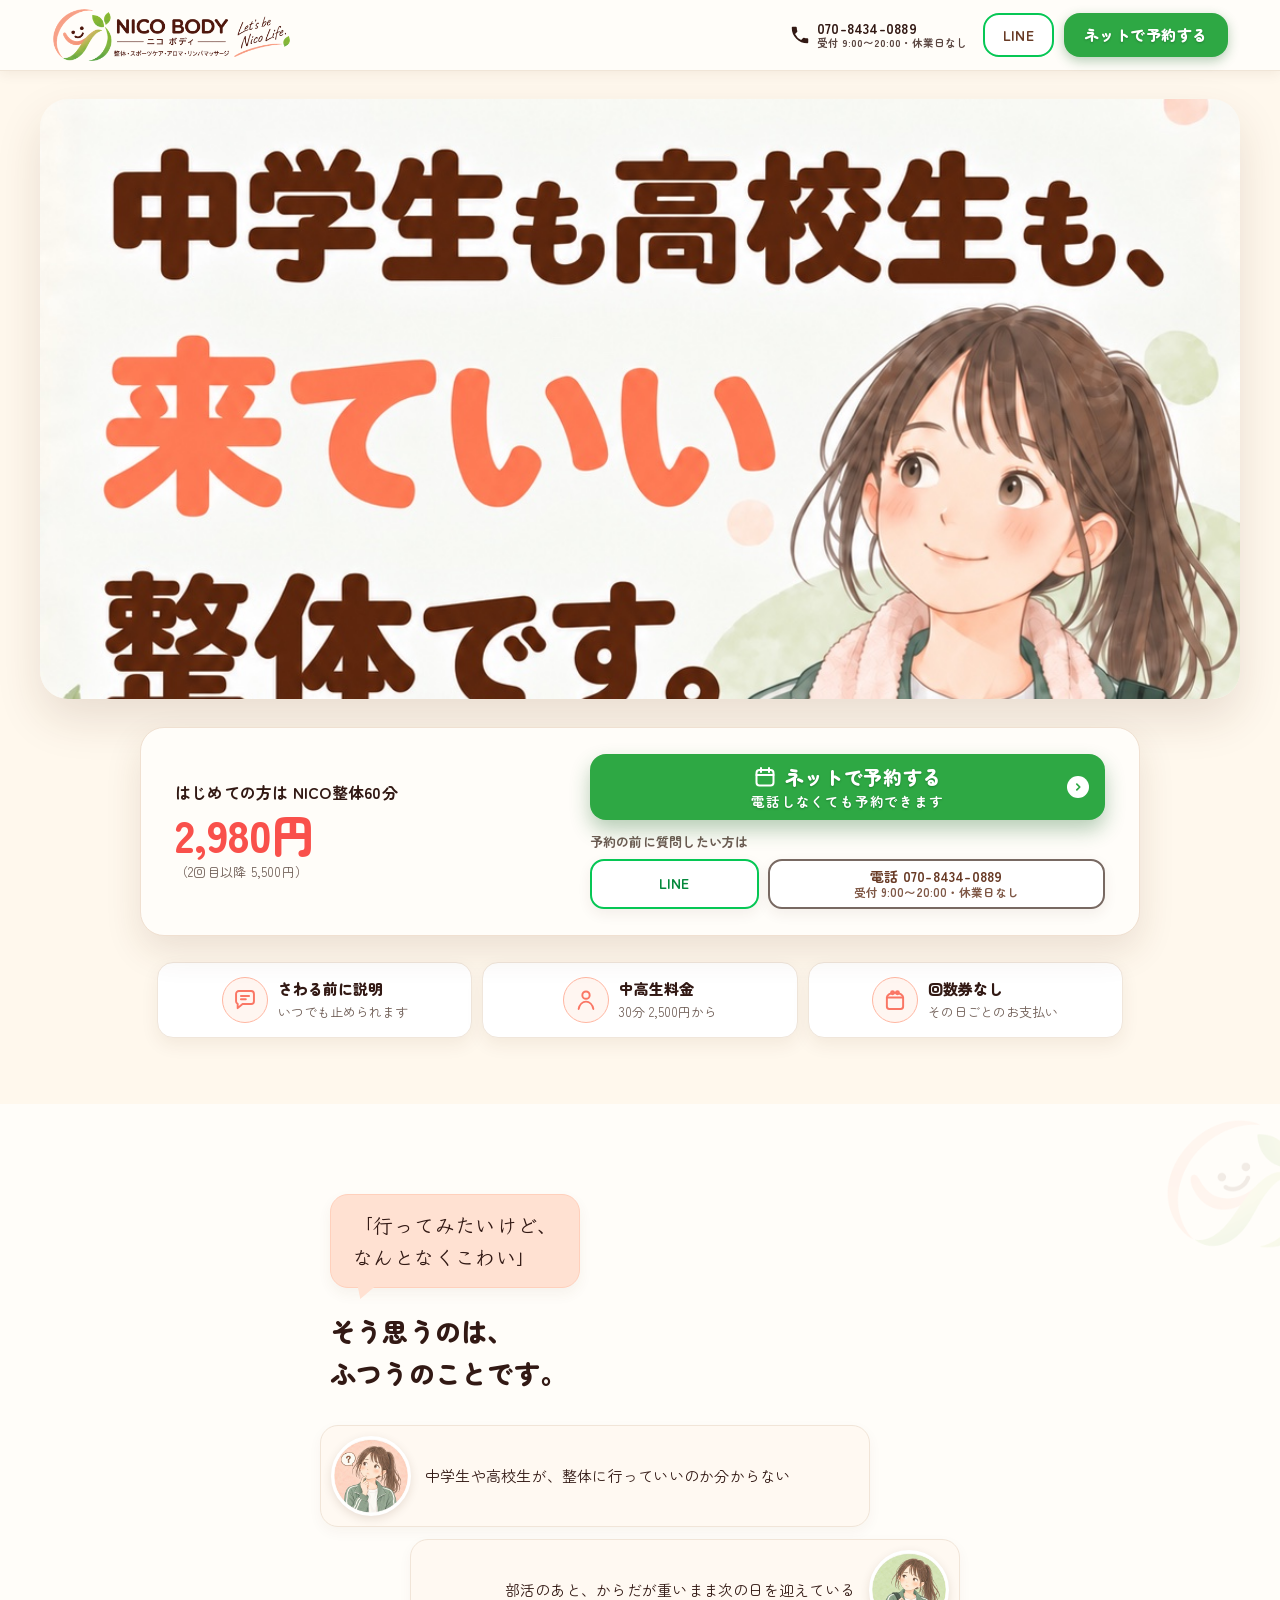
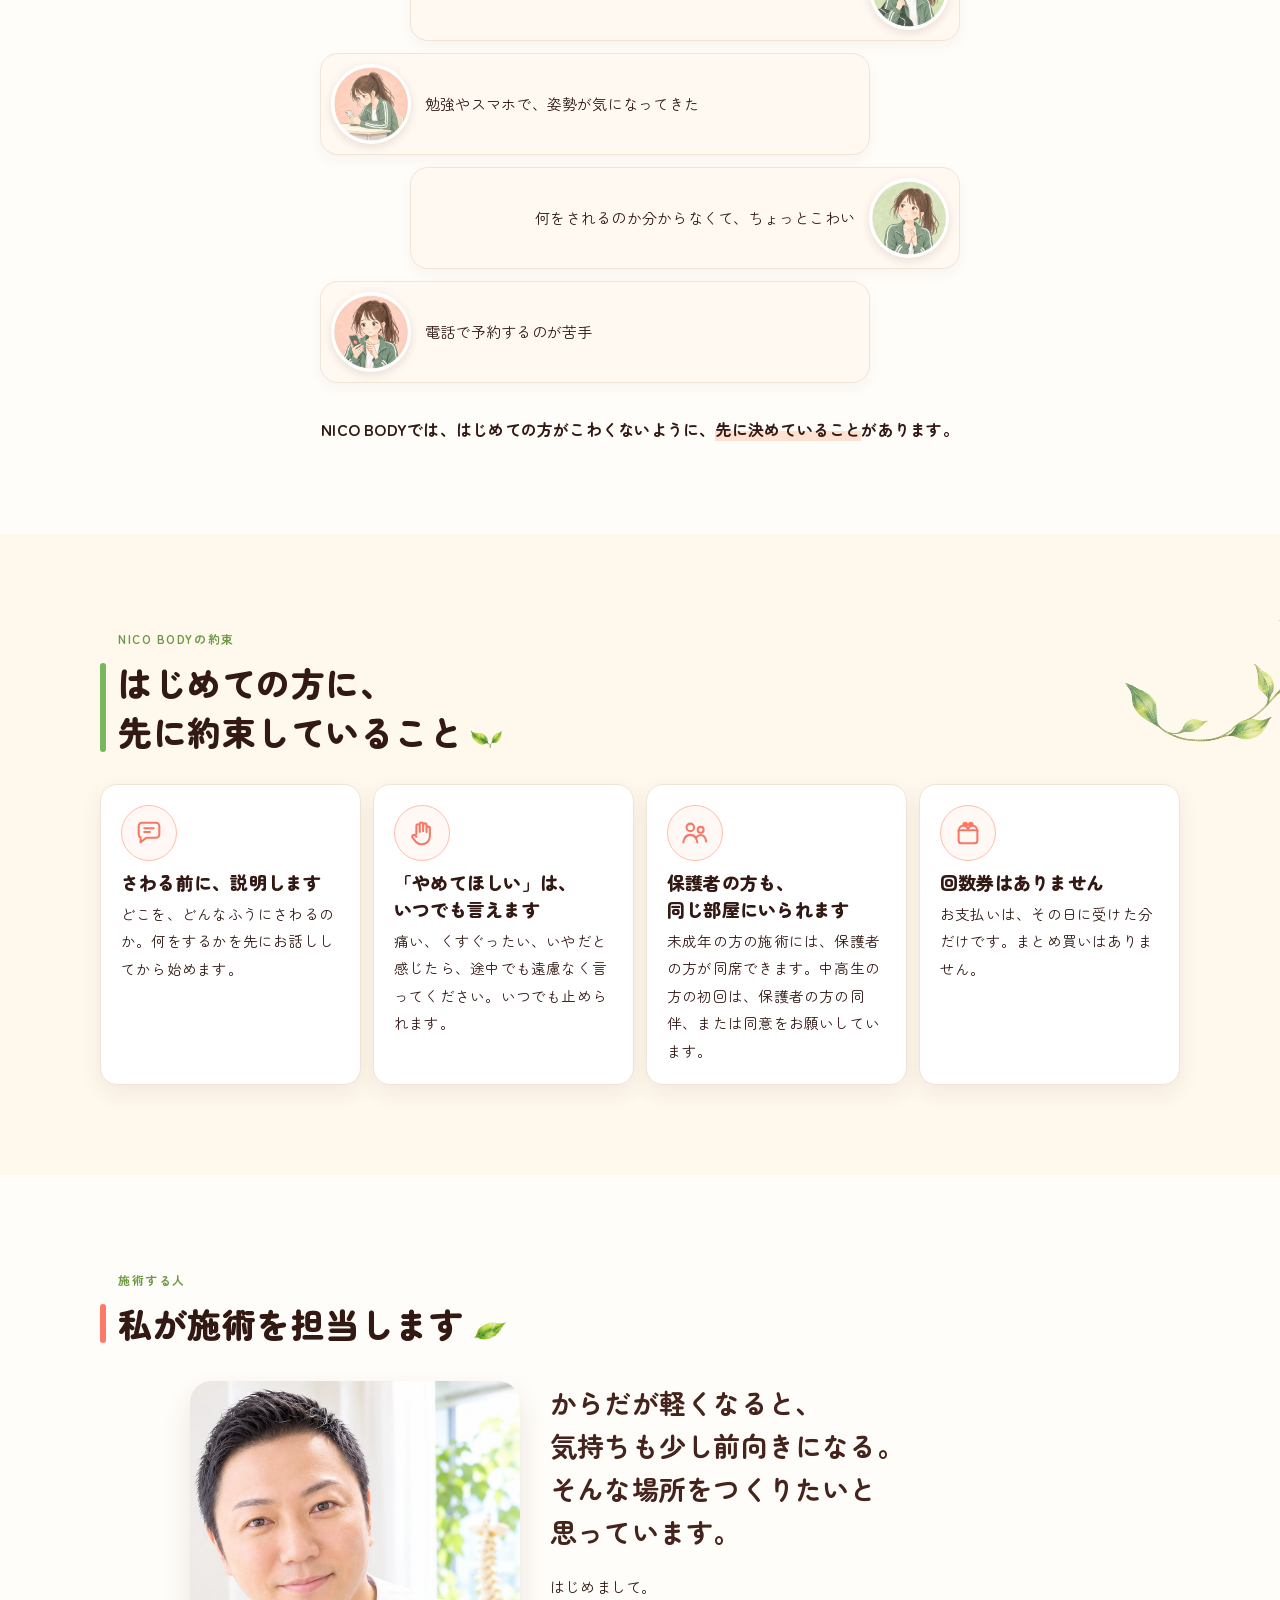
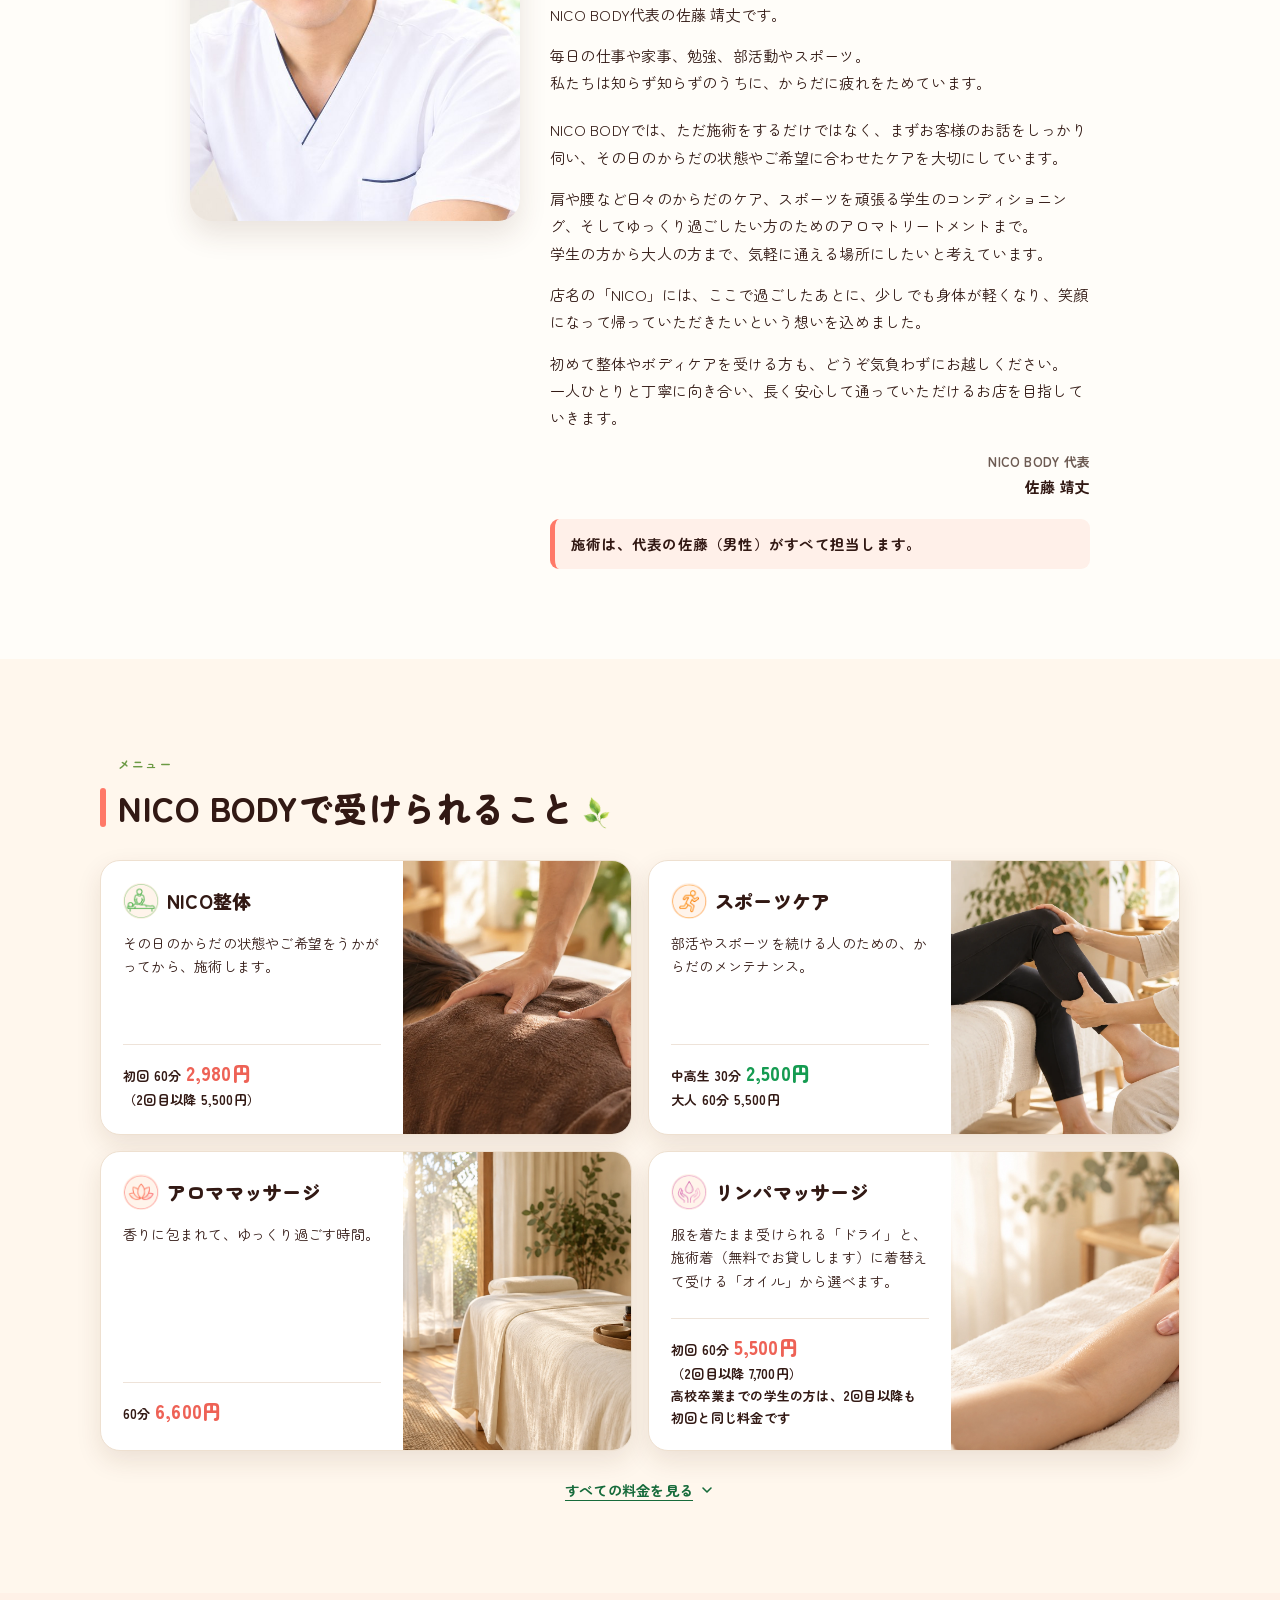
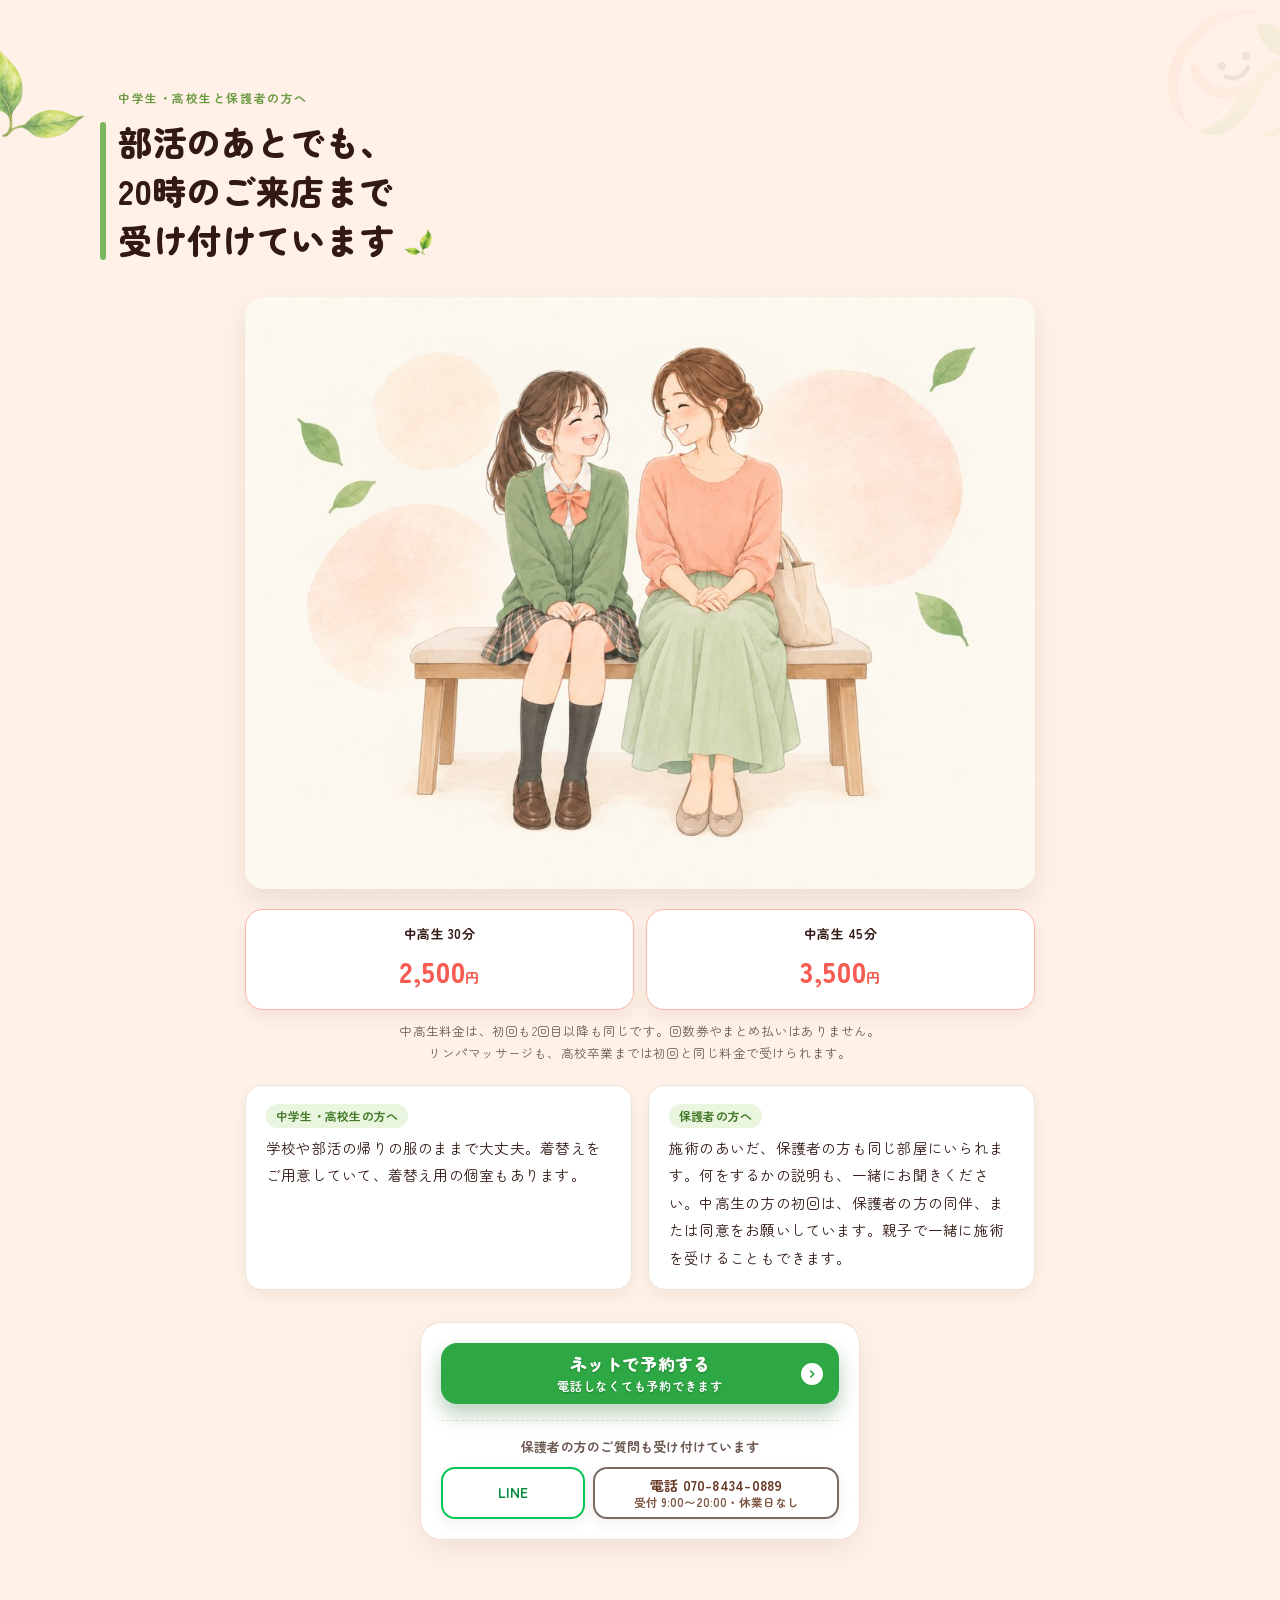
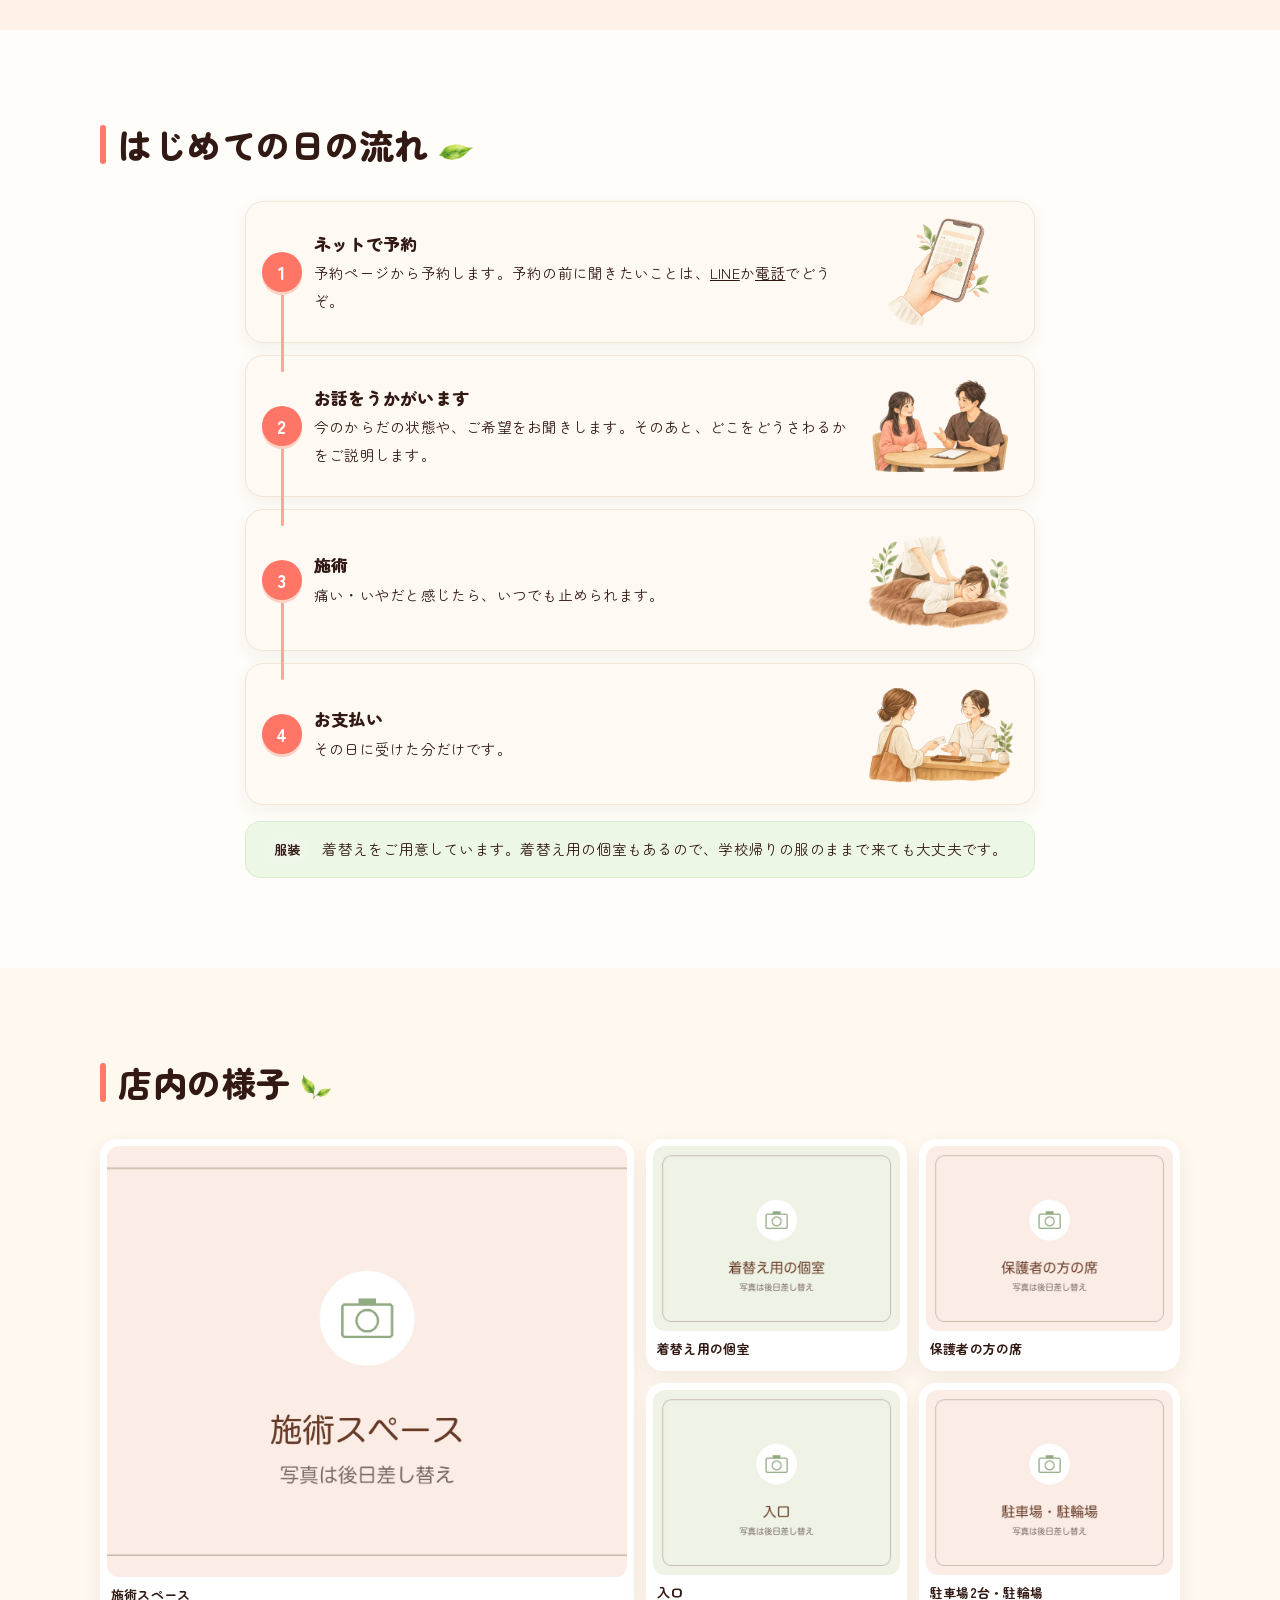
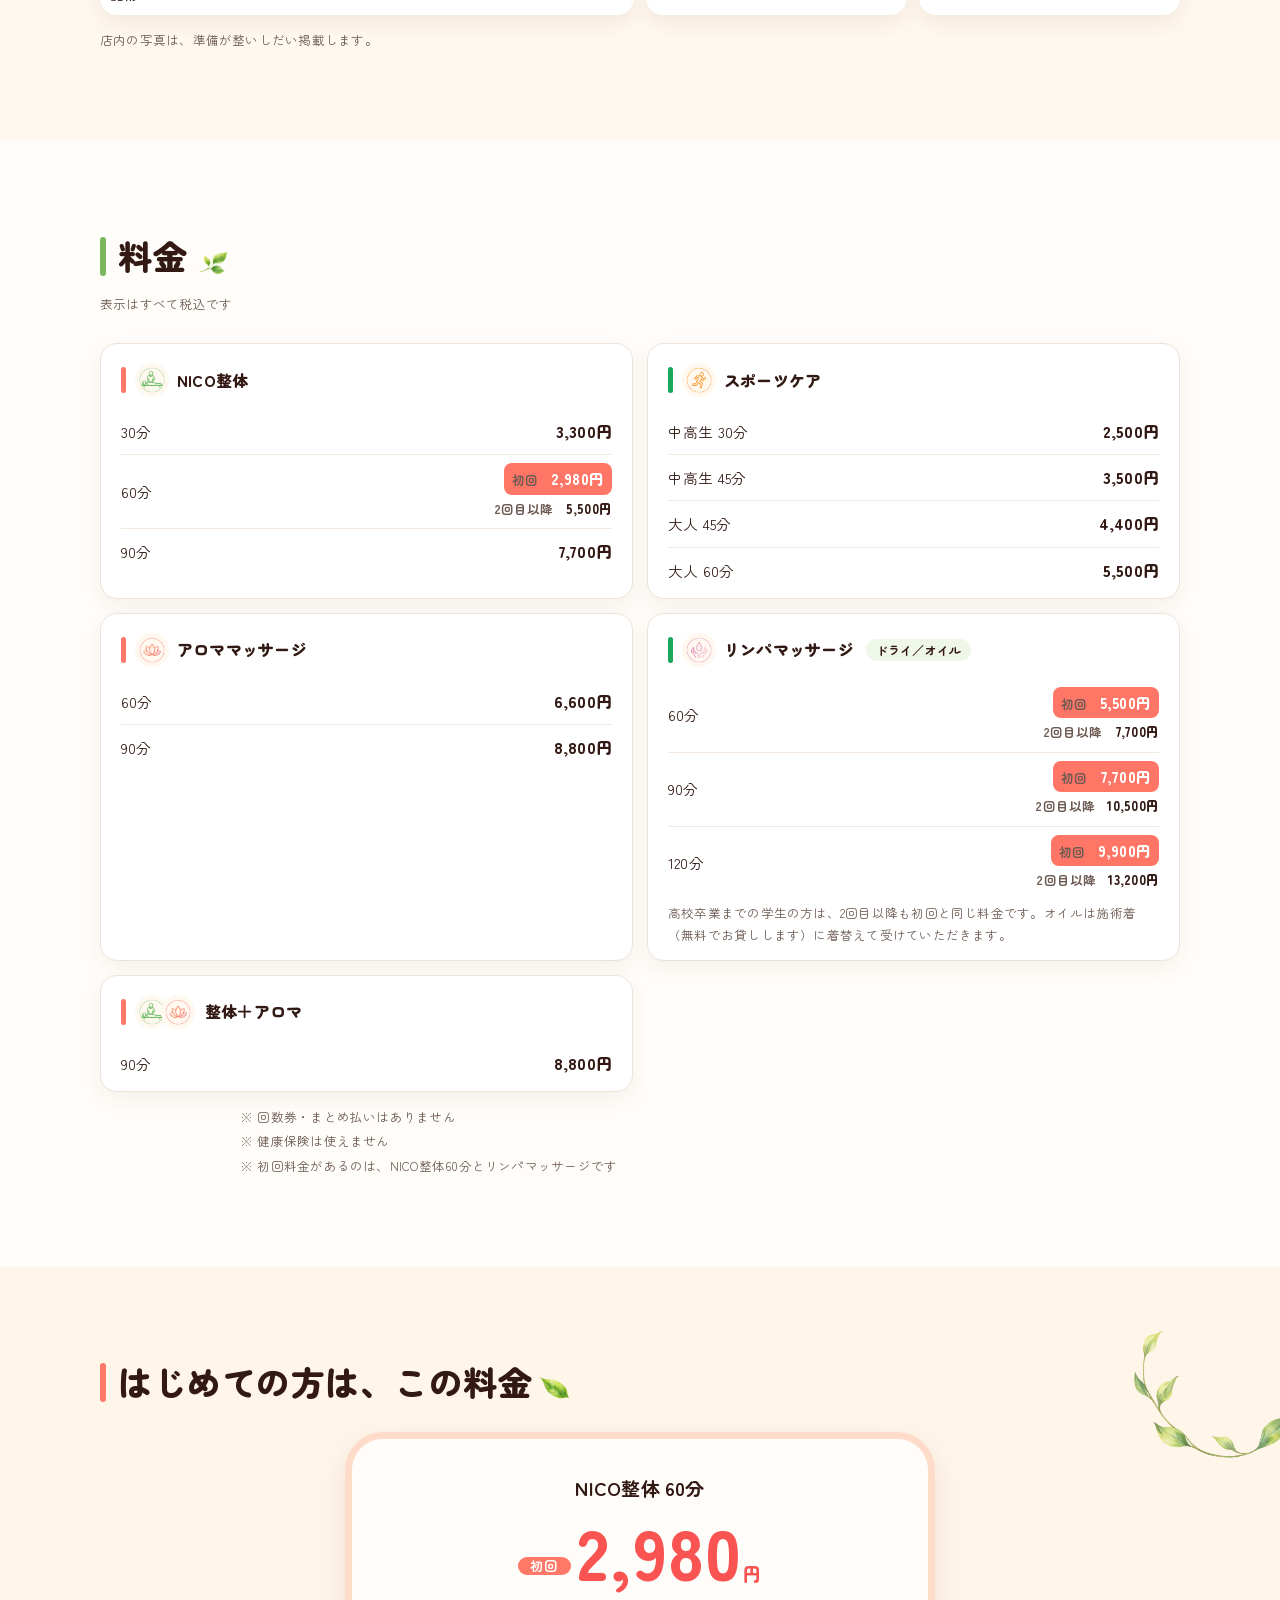
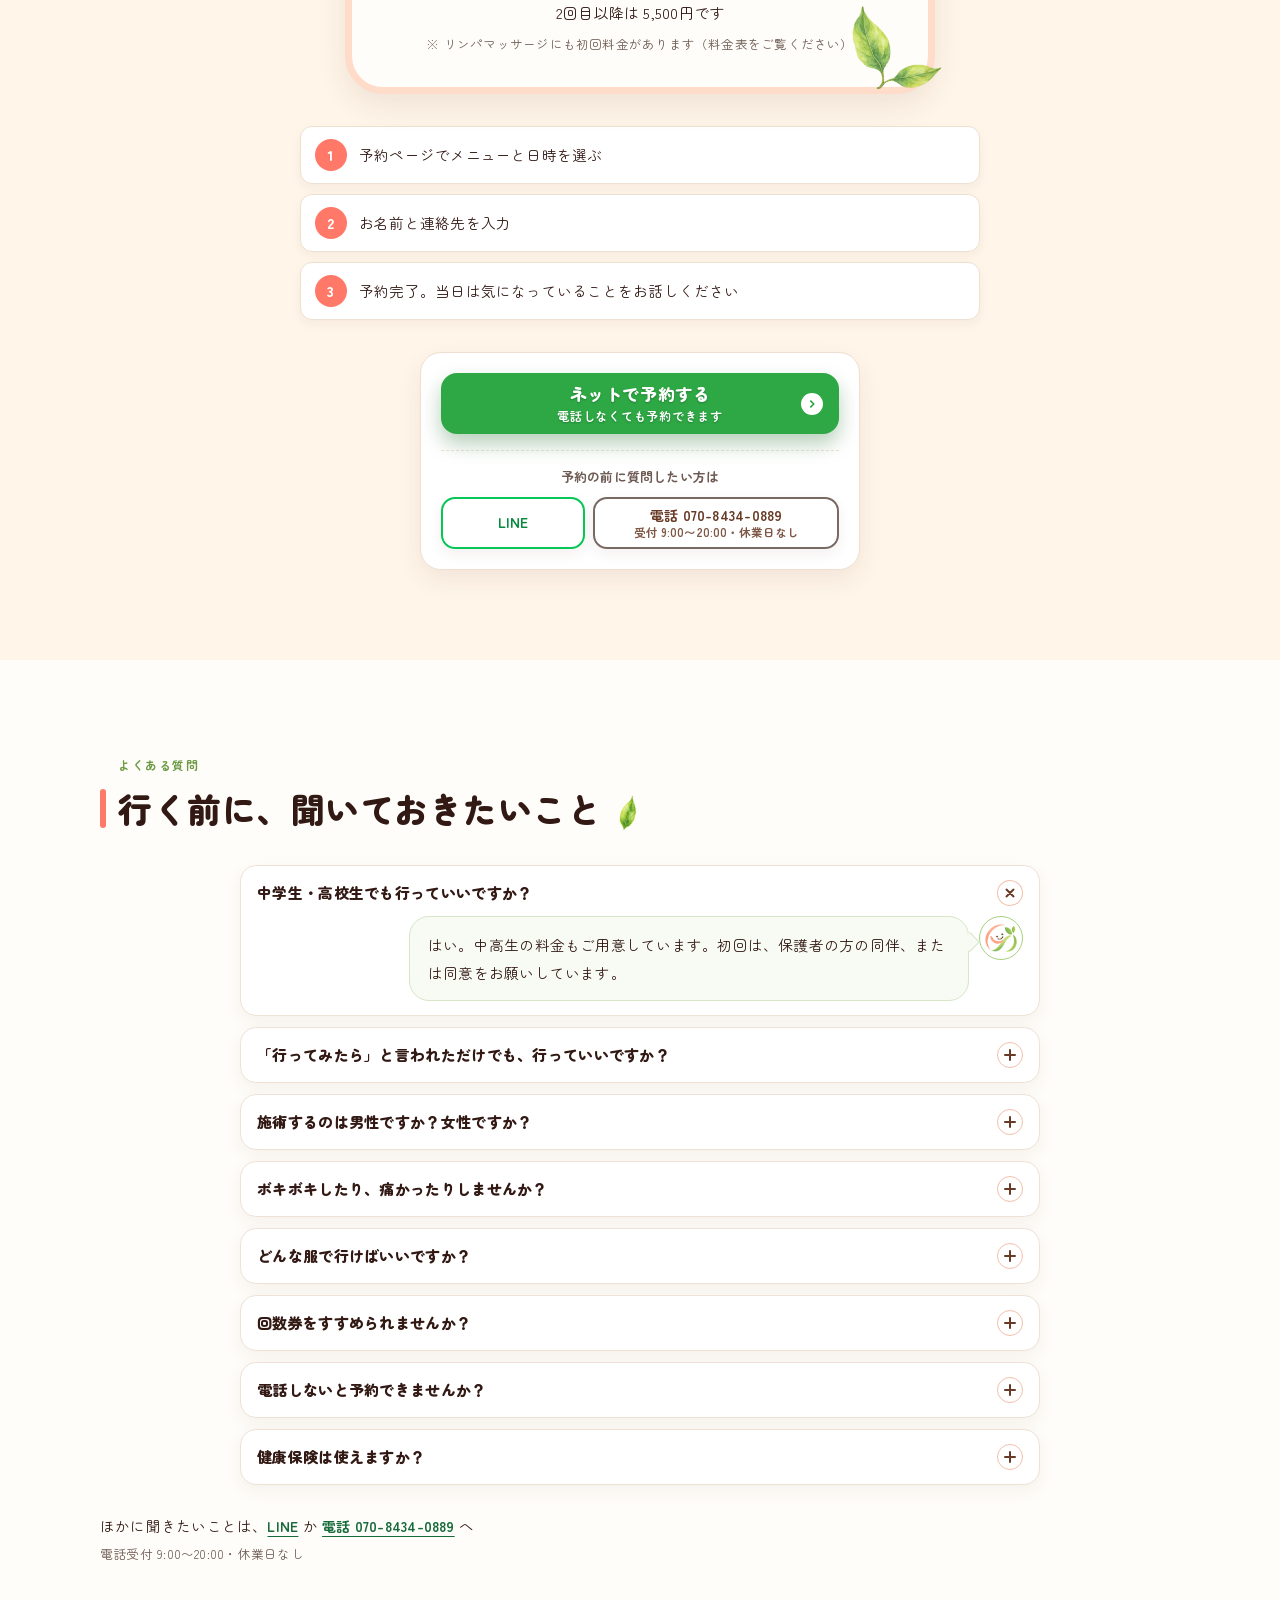
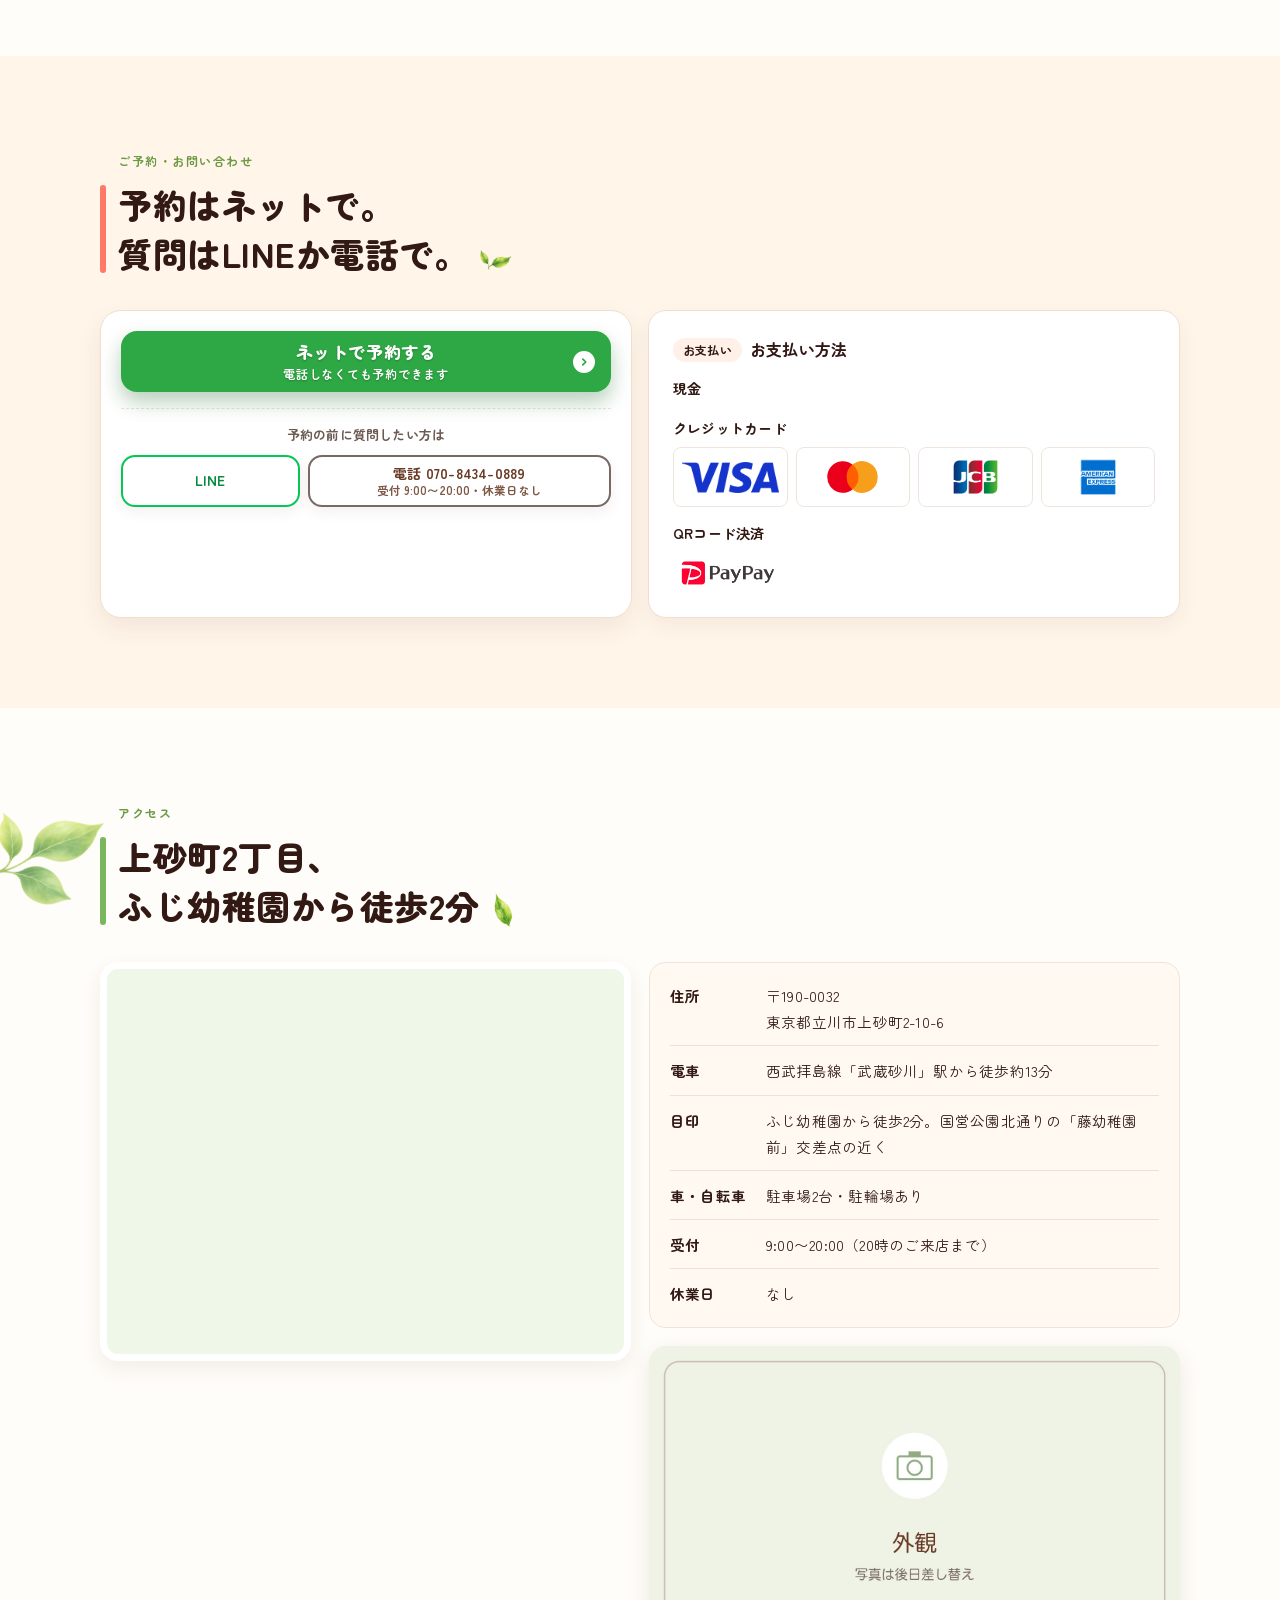
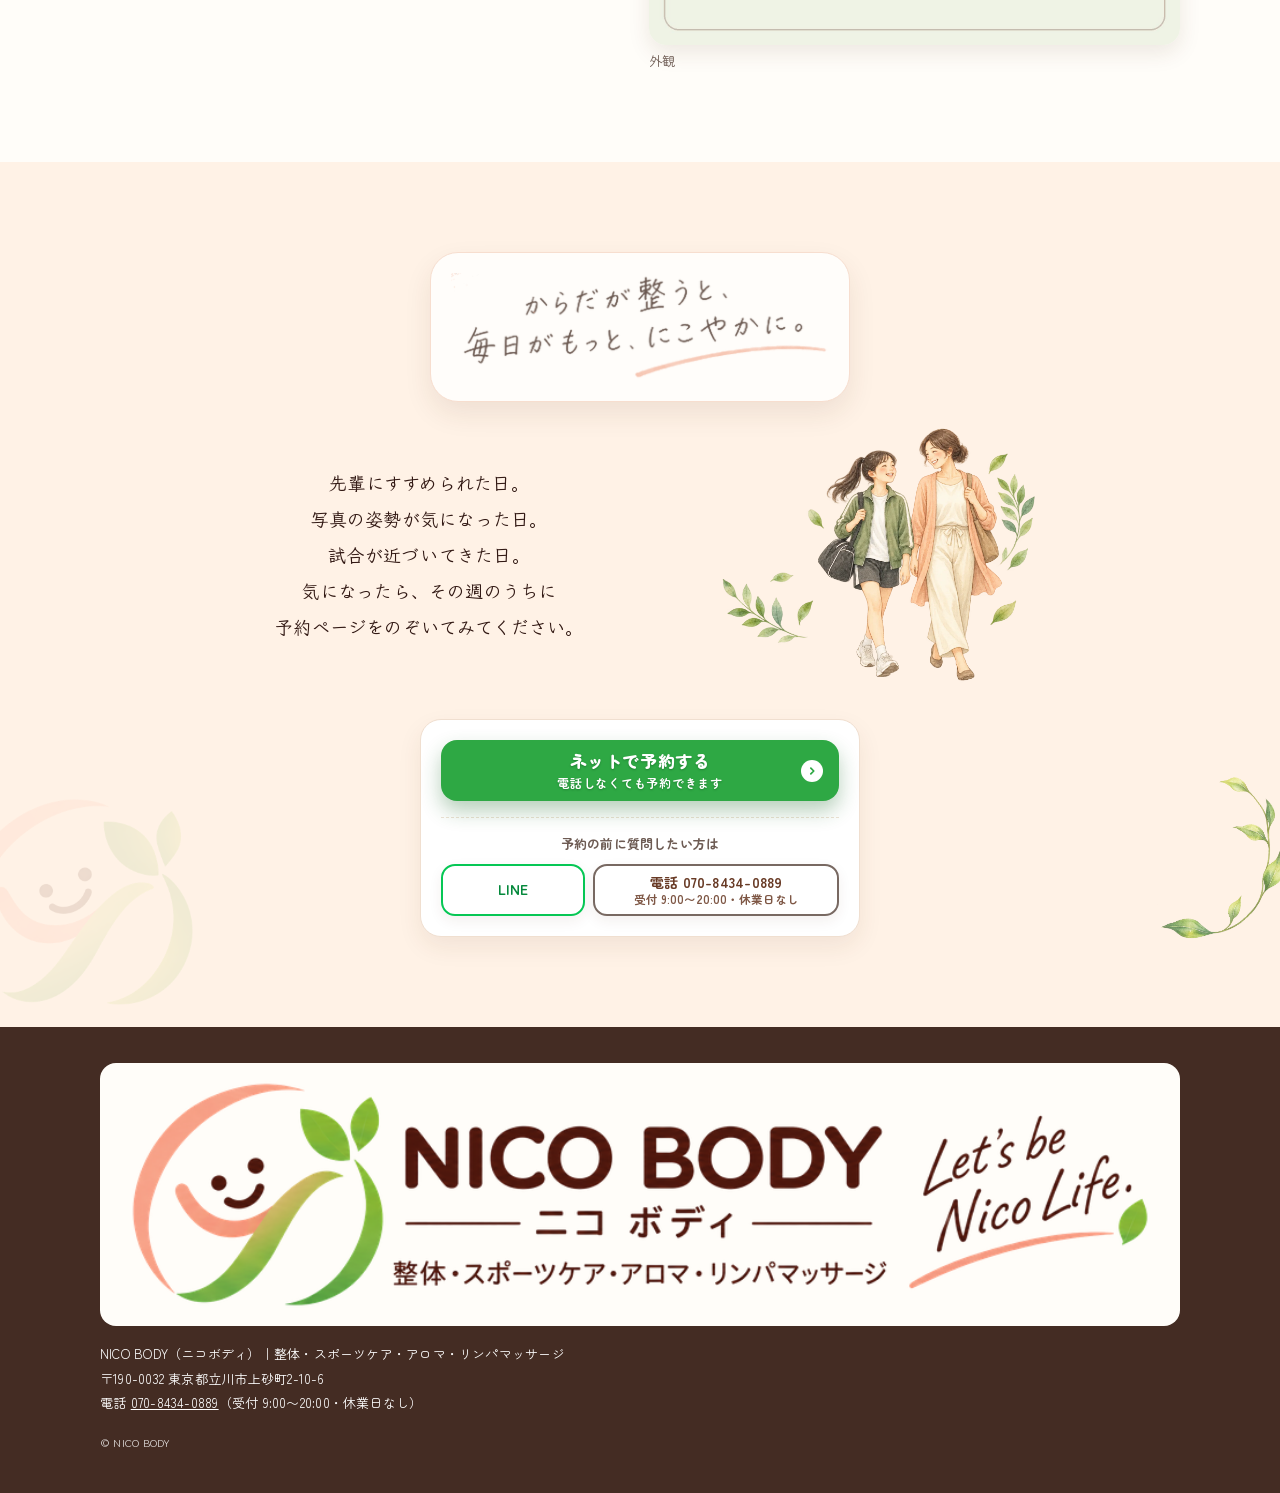
==== commit 22c6e028: "Add illustrations to visit flow and closing section" ====
--- a/index.html
+++ b/index.html
@@ -429,7 +429,7 @@
 .reveal.is-in{opacity:1;transform:none}
 @media (prefers-reduced-motion:reduce){.reveal{opacity:1;transform:none}}
 </style>
-<link rel="stylesheet" href="redesign.css?v=20260926i">
+<link rel="stylesheet" href="redesign.css?v=20260927b">
 </head>
 <body>
 
@@ -618,7 +618,7 @@
       <p class="pricechip"><span>中高生 30分</span><b>2,500<small>円</small></b></p>
       <p class="pricechip"><span>中高生 45分</span><b>3,500<small>円</small></b></p>
     </div>
-    <p class="note" style="margin-top:10px;text-align:center">中高生料金は、初回も2回目以降も同じです。回数券やまとめ払いはありません。<br>リンパマッサージも、高校卒業までは初回と同じ料金で受けられます。</p>
+    <p class="note s06__price-note" style="margin-top:10px">中高生料金は、初回も2回目以降も同じです。回数券やまとめ払いはありません。<br>リンパマッサージも、高校卒業までは初回と同じ料金で受けられます。</p>
     <div class="s06__grid">
       <div class="s06__box">
         <h3><span class="pill">中学生・高校生の方へ</span></h3>
@@ -643,10 +643,10 @@
       <h2 id="s07-title" class="h2">はじめての日の流れ</h2>
     </div>
     <ol class="steps">
-      <li class="step"><span class="step__num">1</span><div><h3>ネットで予約</h3><p>予約ページから予約します。予約の前に聞きたいことは、<a href="https://lin.ee/SLoBf0S" target="_blank" rel="noopener">LINE</a>か<a href="tel:07084340889">電話</a>でどうぞ。</p></div></li>
-      <li class="step"><span class="step__num">2</span><div><h3>お話をうかがいます</h3><p>今のからだの状態や、ご希望をお聞きします。そのあと、どこをどうさわるかをご説明します。</p></div></li>
-      <li class="step"><span class="step__num">3</span><div><h3>施術</h3><p>痛い・いやだと感じたら、いつでも止められます。</p></div></li>
-      <li class="step"><span class="step__num">4</span><div><h3>お支払い</h3><p>その日に受けた分だけです。</p></div></li>
+      <li class="step"><span class="step__num">1</span><div class="step__body"><h3>ネットで予約</h3><p>予約ページから予約します。予約の前に聞きたいことは、<a href="https://lin.ee/SLoBf0S" target="_blank" rel="noopener">LINE</a>か<a href="tel:07084340889">電話</a>でどうぞ。</p></div><img class="step__img" src="images/07_流れ_予約.webp" alt="スマートフォンで予約するイラスト" loading="lazy"></li>
+      <li class="step"><span class="step__num">2</span><div class="step__body"><h3>お話をうかがいます</h3><p>今のからだの状態や、ご希望をお聞きします。そのあと、どこをどうさわるかをご説明します。</p></div><img class="step__img" src="images/07_流れ_相談.webp" alt="相談をするイラスト" loading="lazy"></li>
+      <li class="step"><span class="step__num">3</span><div class="step__body"><h3>施術</h3><p>痛い・いやだと感じたら、いつでも止められます。</p></div><img class="step__img" src="images/07_流れ_施術.webp" alt="施術を受けるイラスト" loading="lazy"></li>
+      <li class="step"><span class="step__num">4</span><div class="step__body"><h3>お支払い</h3><p>その日に受けた分だけです。</p></div><img class="step__img" src="images/07_流れ_支払い.webp" alt="受付で支払うイラスト" loading="lazy"></li>
     </ol>
     <p class="dress"><b>服装</b><span>着替えをご用意しています。着替え用の個室もあるので、学校帰りの服のままで来ても大丈夫です。</span></p>
   </div>
@@ -678,7 +678,7 @@
     </div>
     <div class="price">
       <div class="price__block">
-        <h3>NICO整体</h3>
+        <h3><img class="price__icon" src="images/05_アイコン_整体.png" alt="">NICO整体</h3>
         <dl>
           <div class="price__row"><dt>30分</dt><dd>3,300円</dd></div>
           <div class="price__row price__row--first"><dt>60分</dt><dd><span class="price__first"><small>初回</small>2,980円</span><span class="price__after"><small>2回目以降</small>5,500円</span></dd></div>
@@ -686,7 +686,7 @@
         </dl>
       </div>
       <div class="price__block">
-        <h3>スポーツケア</h3>
+        <h3><img class="price__icon" src="images/05_アイコン_スポーツケア.png" alt="">スポーツケア</h3>
         <dl>
           <div class="price__row"><dt>中高生 30分</dt><dd>2,500円</dd></div>
           <div class="price__row"><dt>中高生 45分</dt><dd>3,500円</dd></div>
@@ -695,14 +695,14 @@
         </dl>
       </div>
       <div class="price__block">
-        <h3>アロママッサージ</h3>
+        <h3><img class="price__icon" src="images/05_アイコン_アロマ.png" alt="">アロママッサージ</h3>
         <dl>
           <div class="price__row"><dt>60分</dt><dd>6,600円</dd></div>
           <div class="price__row"><dt>90分</dt><dd>8,800円</dd></div>
         </dl>
       </div>
       <div class="price__block">
-        <h3>リンパマッサージ<span class="price__sub">ドライ／オイル</span></h3>
+        <h3><img class="price__icon" src="images/05_アイコン_リンパ.png" alt="">リンパマッサージ<span class="price__sub">ドライ／オイル</span></h3>
         <dl>
           <div class="price__row price__row--first"><dt>60分</dt><dd><span class="price__first"><small>初回</small>5,500円</span><span class="price__after"><small>2回目以降</small>7,700円</span></dd></div>
           <div class="price__row price__row--first"><dt>90分</dt><dd><span class="price__first"><small>初回</small>7,700円</span><span class="price__after"><small>2回目以降</small>10,500円</span></dd></div>
@@ -711,7 +711,7 @@
         <p class="price__foot">高校卒業までの学生の方は、2回目以降も初回と同じ料金です。オイルは施術着（無料でお貸しします）に着替えて受けていただきます。</p>
       </div>
       <div class="price__block">
-        <h3>整体＋アロマ</h3>
+        <h3><span class="price__icons"><img class="price__icon" src="images/05_アイコン_整体.png" alt=""><img class="price__icon" src="images/05_アイコン_アロマ.png" alt=""></span>整体＋アロマ</h3>
         <dl>
           <div class="price__row"><dt>90分</dt><dd>8,800円</dd></div>
         </dl>
@@ -856,7 +856,10 @@
 <section class="sec closing" aria-labelledby="s14-title">
   <div class="wrap">
     <h2 id="s14-title" class="closing__tag"><img src="images/14_タグライン_手書き.png?v=20260926e" width="788" height="224" alt="からだが整うと、毎日がもっと、にこやかに。" loading="lazy"></h2>
-    <p class="closing__text">先輩にすすめられた日。<br>写真の姿勢が気になった日。<br>試合が近づいてきた日。<br>気になったら、その週のうちに<br>予約ページをのぞいてみてください。</p>
+    <div class="closing__story">
+      <p class="closing__text">先輩にすすめられた日。<br>写真の姿勢が気になった日。<br>試合が近づいてきた日。<br>気になったら、その週のうちに<br>予約ページをのぞいてみてください。</p>
+      <img class="closing__img" src="images/14_締め_親子.webp" alt="笑顔で歩く中学生と母親のイラスト" loading="lazy">
+    </div>
     <div class="cta-unit">
       <a class="btn btn--reserve" href="#reserve" data-reserve data-placeholder="reserve-url">ネットで予約する<small>電話しなくても予約できます</small></a>
       <div class="cta-ask"><p class="cta-ask__lead">予約の前に質問したい方は</p><div class="cta-ask__btns"><a class="ask-link ask-link--line" href="https://lin.ee/SLoBf0S" target="_blank" rel="noopener">LINE</a><a class="ask-link ask-link--tel" href="tel:07084340889"><span>電話 070-8434-0889</span><small class="tel-hours">受付 9:00〜20:00・休業日なし</small></a></div></div>
--- a/redesign.css
+++ b/redesign.css
@@ -148,16 +148,18 @@
 .pricechip b{color:#f65d52}
 .s06__box{border:1px solid #eee3d7;border-radius:17px;box-shadow:0 7px 15px rgba(83,45,22,.05)}
 .s06__box h3 .pill{background:#e9f5df;color:#457b2a}
+.s06__price-note{text-align:center}
 
 /* Journey and room preview */
 .s07{background:#fffdf9}
 .steps{max-width:790px;margin-inline:auto;gap:12px}
-.step{background:#fff9f3;border:1px solid #f1e5d7;border-radius:18px;padding:18px 20px 18px 16px;grid-template-columns:40px 1fr;gap:12px;box-shadow:0 6px 17px rgba(83,45,22,.06)}
+.step{background:#fff9f3;border:1px solid #f1e5d7;border-radius:18px;padding:14px 20px 14px 16px;grid-template-columns:40px minmax(0,1fr) 150px;gap:12px;align-items:center;box-shadow:0 6px 17px rgba(83,45,22,.06)}
 .step:not(:last-child)::after{content:"";display:block;position:absolute;left:35px;top:58px;bottom:-30px;width:3px;border-radius:3px;background:#f3aa98;z-index:3}
 .step__num{width:40px;height:40px;background:#ff7566;color:#fff;box-shadow:0 3px 0 #ffd1c3}
 .step__num{position:relative;z-index:4}
 .step h3{padding:0;font-weight:900}
 .step p{margin-top:3px}
+.step__img{display:block;width:150px;height:112px;object-fit:contain;justify-self:end}
 .dress{max-width:790px;margin:16px auto 0;background:#edf7e5;border:1px solid #dbeccf;border-radius:15px}
 .s08{background:#fff8ef}
 .gallery{gap:12px}
@@ -172,6 +174,10 @@
 .price__block h3{border:0;padding:0 0 0 14px;margin-bottom:12px;position:relative;font-weight:900}
 .price__block h3::before{content:"";position:absolute;left:0;top:4px;bottom:4px;width:5px;border-radius:5px;background:#ff7868}
 .price__block:nth-child(even) h3::before{background:#19a75a}
+.price__icon{display:block;width:34px;height:34px;object-fit:contain;flex:none;background:#fff8ef;border-radius:50%;padding:4px}
+.price__icons{display:flex;align-items:center;margin-right:2px}
+.price__icons .price__icon+ .price__icon{margin-left:-8px}
+.price__sub{white-space:nowrap}
 .price__row{border-bottom:1px solid #f2e8dd;padding:8px 0}
 .price__row dd{font-size:16px}
 .price__row--first dd{gap:2px}
@@ -219,6 +225,9 @@
 .closing::before{left:-45px;right:auto;top:auto;bottom:20px;width:240px;height:210px;opacity:.12}
 .closing__tag{background:#fffdfa;padding:20px;border:1px solid #f7decf;border-radius:28px;box-shadow:0 12px 28px rgba(83,45,22,.09)}
 .closing__text{font-family:var(--font-voice);font-size:18px;font-weight:600}
+.closing__story{display:grid;grid-template-columns:minmax(0,1fr) minmax(0,1fr);align-items:center;gap:24px;max-width:820px;margin:20px auto 0}
+.closing__story .closing__text{margin:0;text-align:center}
+.closing__img{display:block;width:100%;max-height:285px;object-fit:contain}
 .footer{background:#442c23}
 .footer__logo{background:#fffdf9}
 .fixbar{background:rgba(255,250,244,.97);border-color:#ead9cc;box-shadow:0 -5px 20px rgba(83,45,22,.12)}
@@ -233,7 +242,7 @@
   .header__logo{width:auto;max-width:340px;margin-inline:auto}
   .header__logo img{max-height:68px;object-fit:contain}
   .fv__visual img{width:100%;aspect-ratio:4/5}
-  .fv__panel{margin:20px 16px 0;max-width:none;z-index:1}
+  .fv__panel{margin:-22px 16px 0;max-width:none;z-index:1}
   .fv-points{padding-inline:14px}
   .fv-points li{padding:12px 4px}
   .fv-points b{font-size:12px;white-space:normal}
@@ -252,10 +261,17 @@
   .svc h3{font-size:16px}
   .svc__price b{font-size:17px}
   .svc:nth-child(4){min-height:325px}
+  .s06__price-note{text-align:left}
+  .step{grid-template-columns:40px minmax(0,1fr);align-items:start}
+  .step__img{grid-column:2;width:min(100%,190px);height:124px;justify-self:center;margin-top:2px}
   .gallery{grid-template-columns:repeat(2,minmax(0,1fr))}
   .price__row dt{font-size:13.5px}
   .price__row dd{font-size:15px}
+  .price__sub{font-size:10px;padding-inline:6px;margin-left:0}
   .first{border-width:6px}
+  .closing__story{grid-template-columns:1fr;gap:8px;margin-top:24px}
+  .closing__img{max-height:250px}
+  .footer{padding-top:22px}
   .footer__logo{margin-inline:0!important;border-radius:14px!important;padding:10px!important}
 }
 @media (max-width:360px){
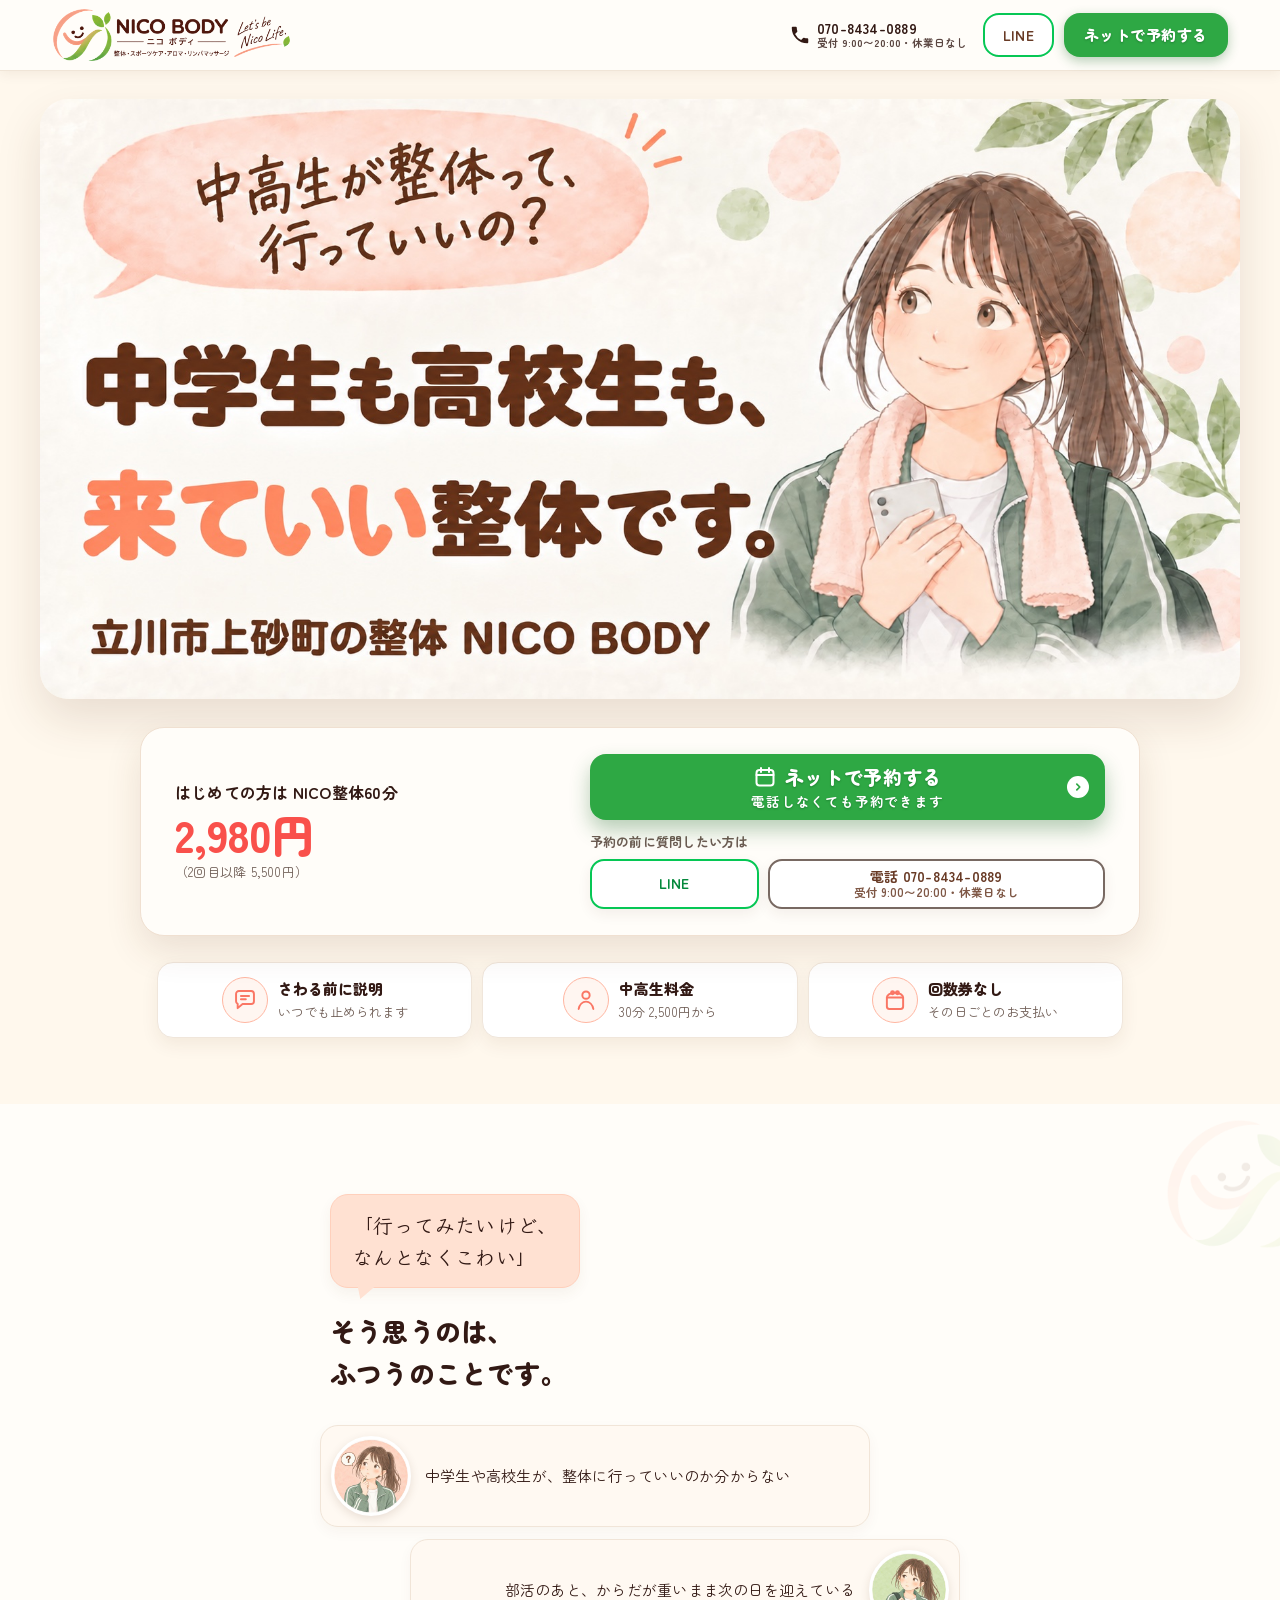
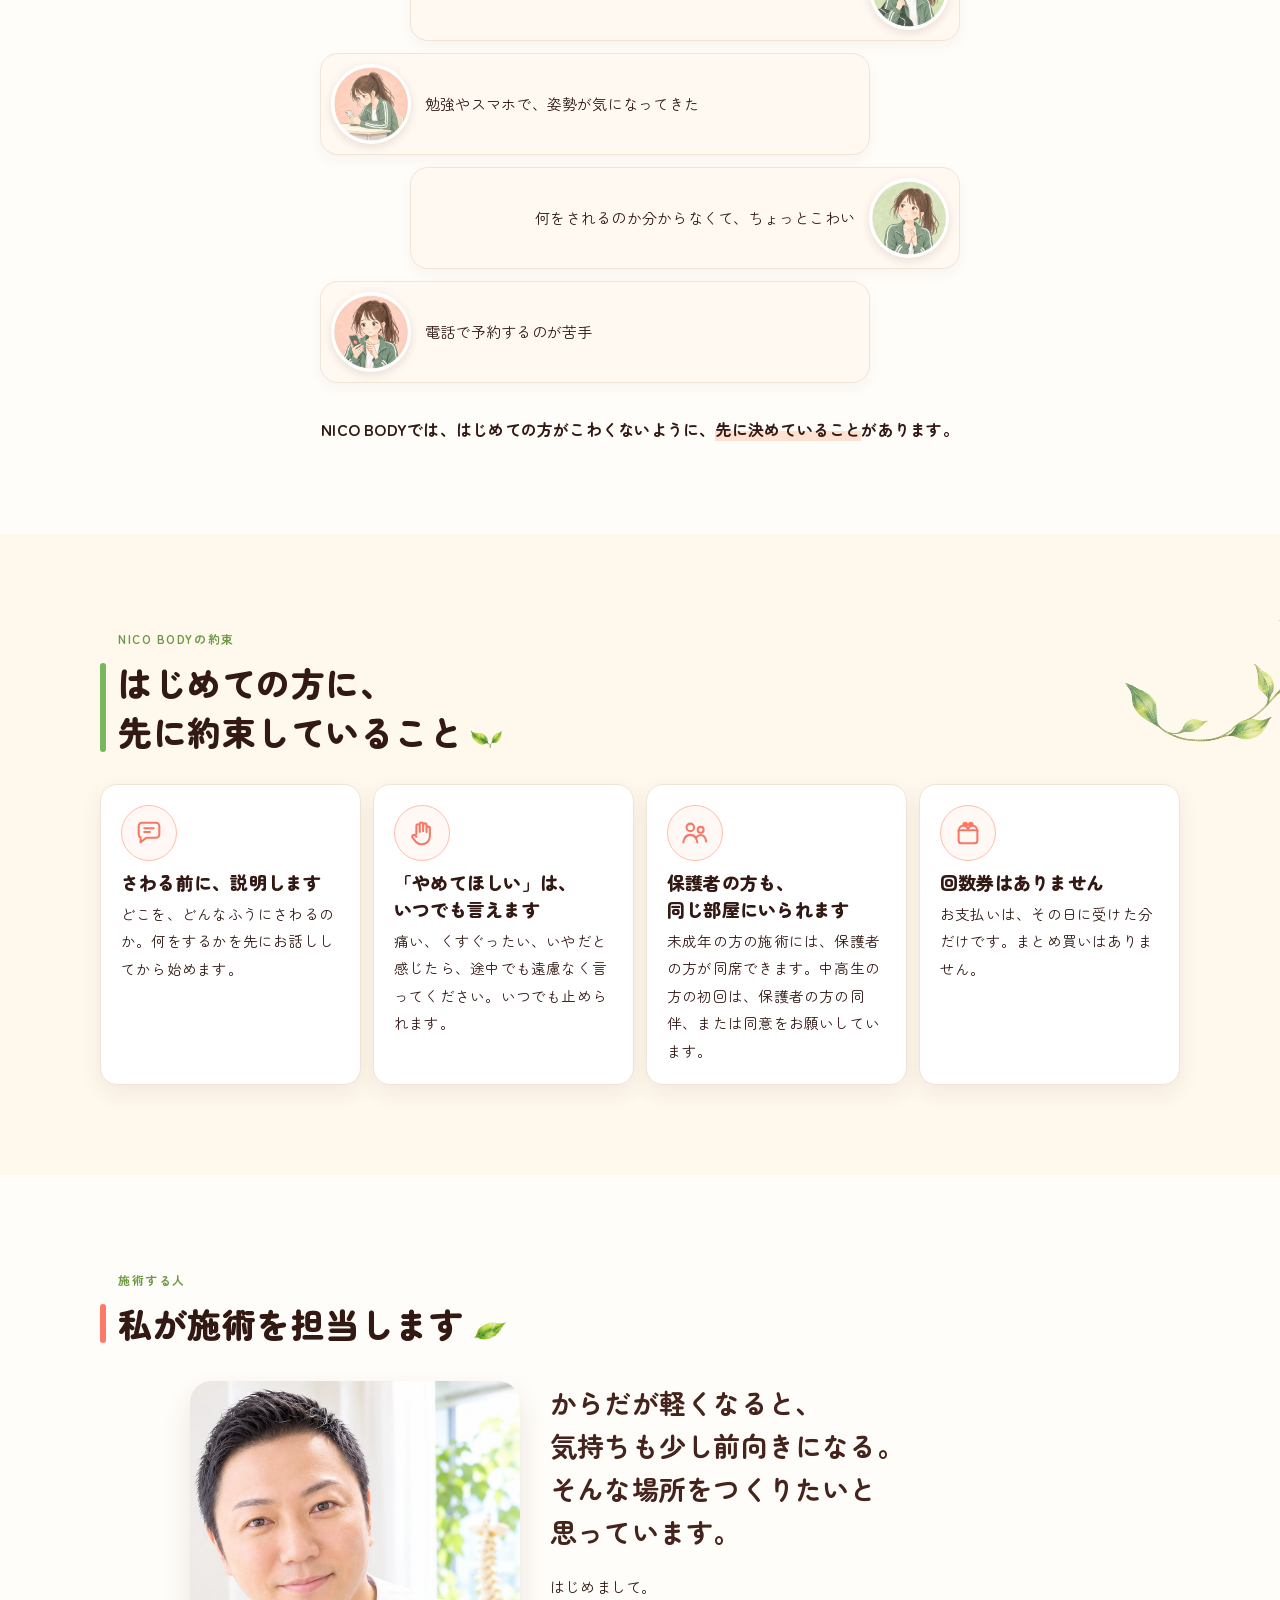
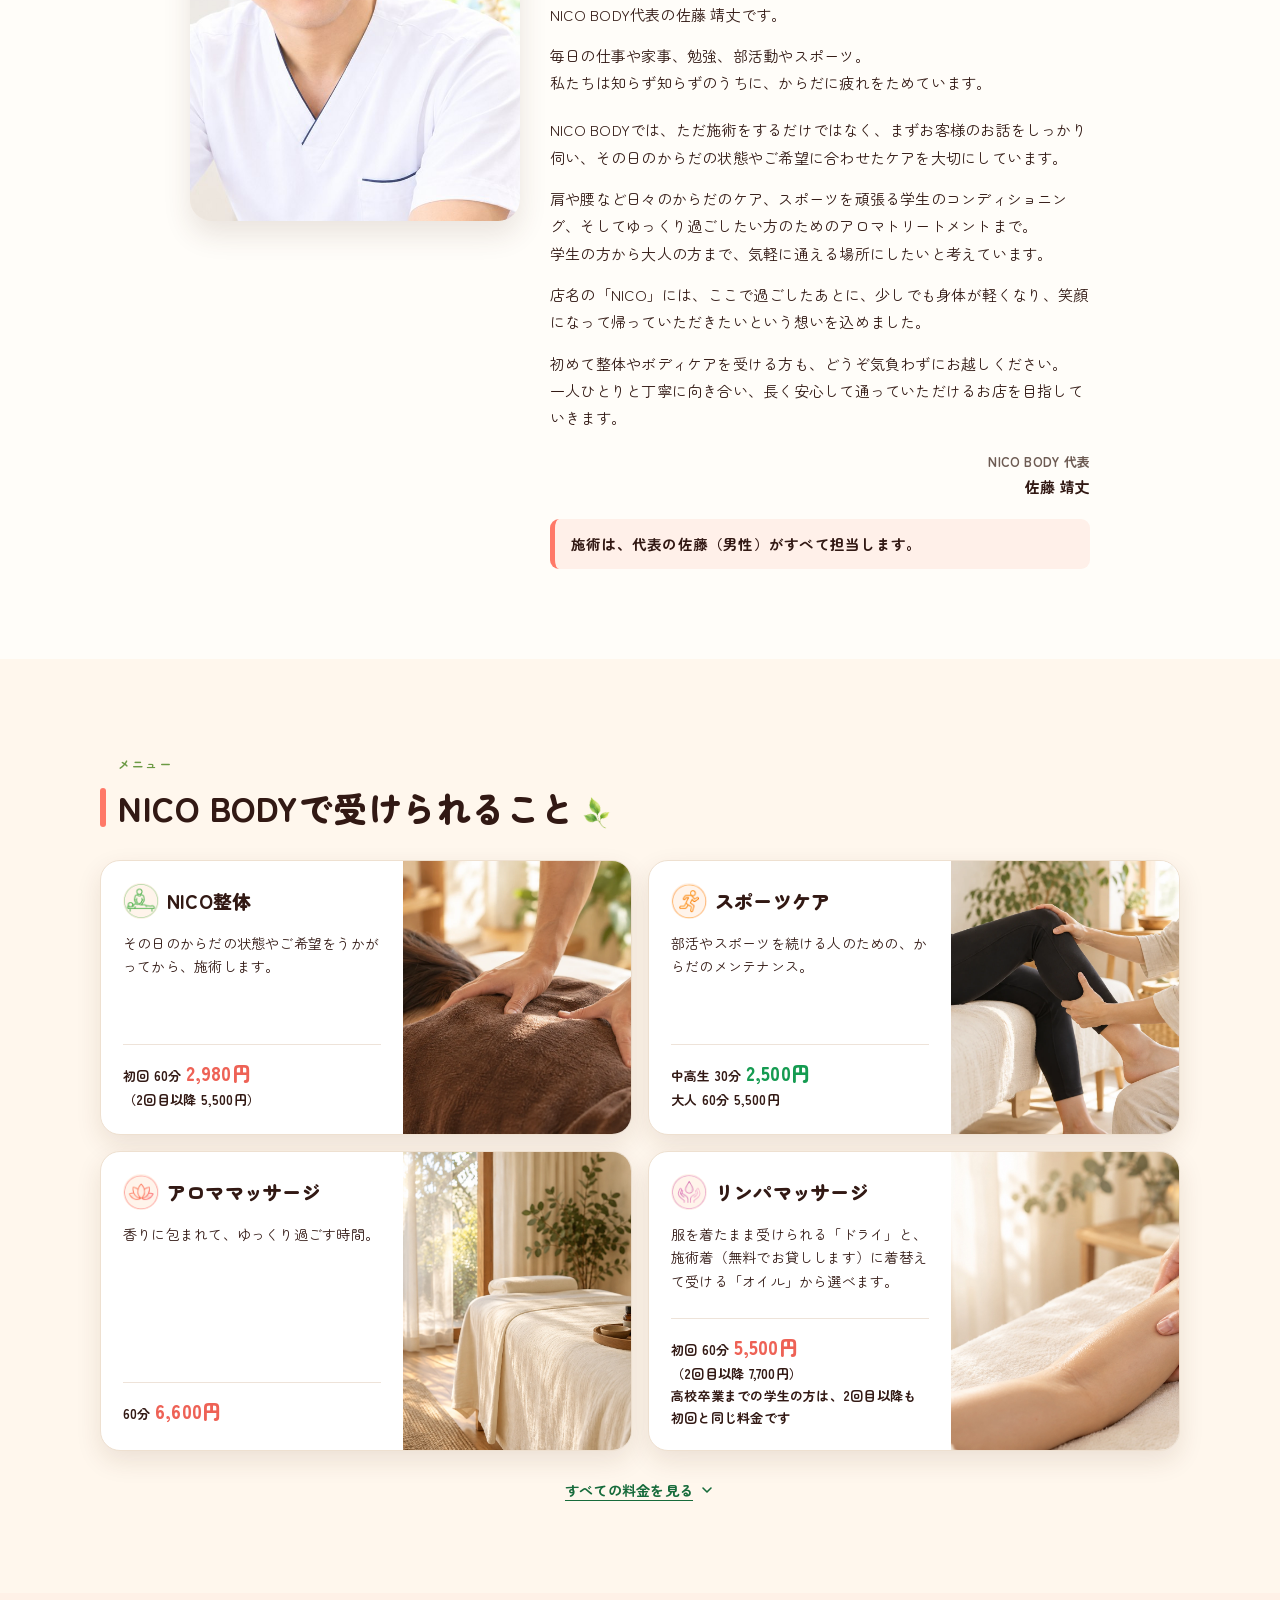
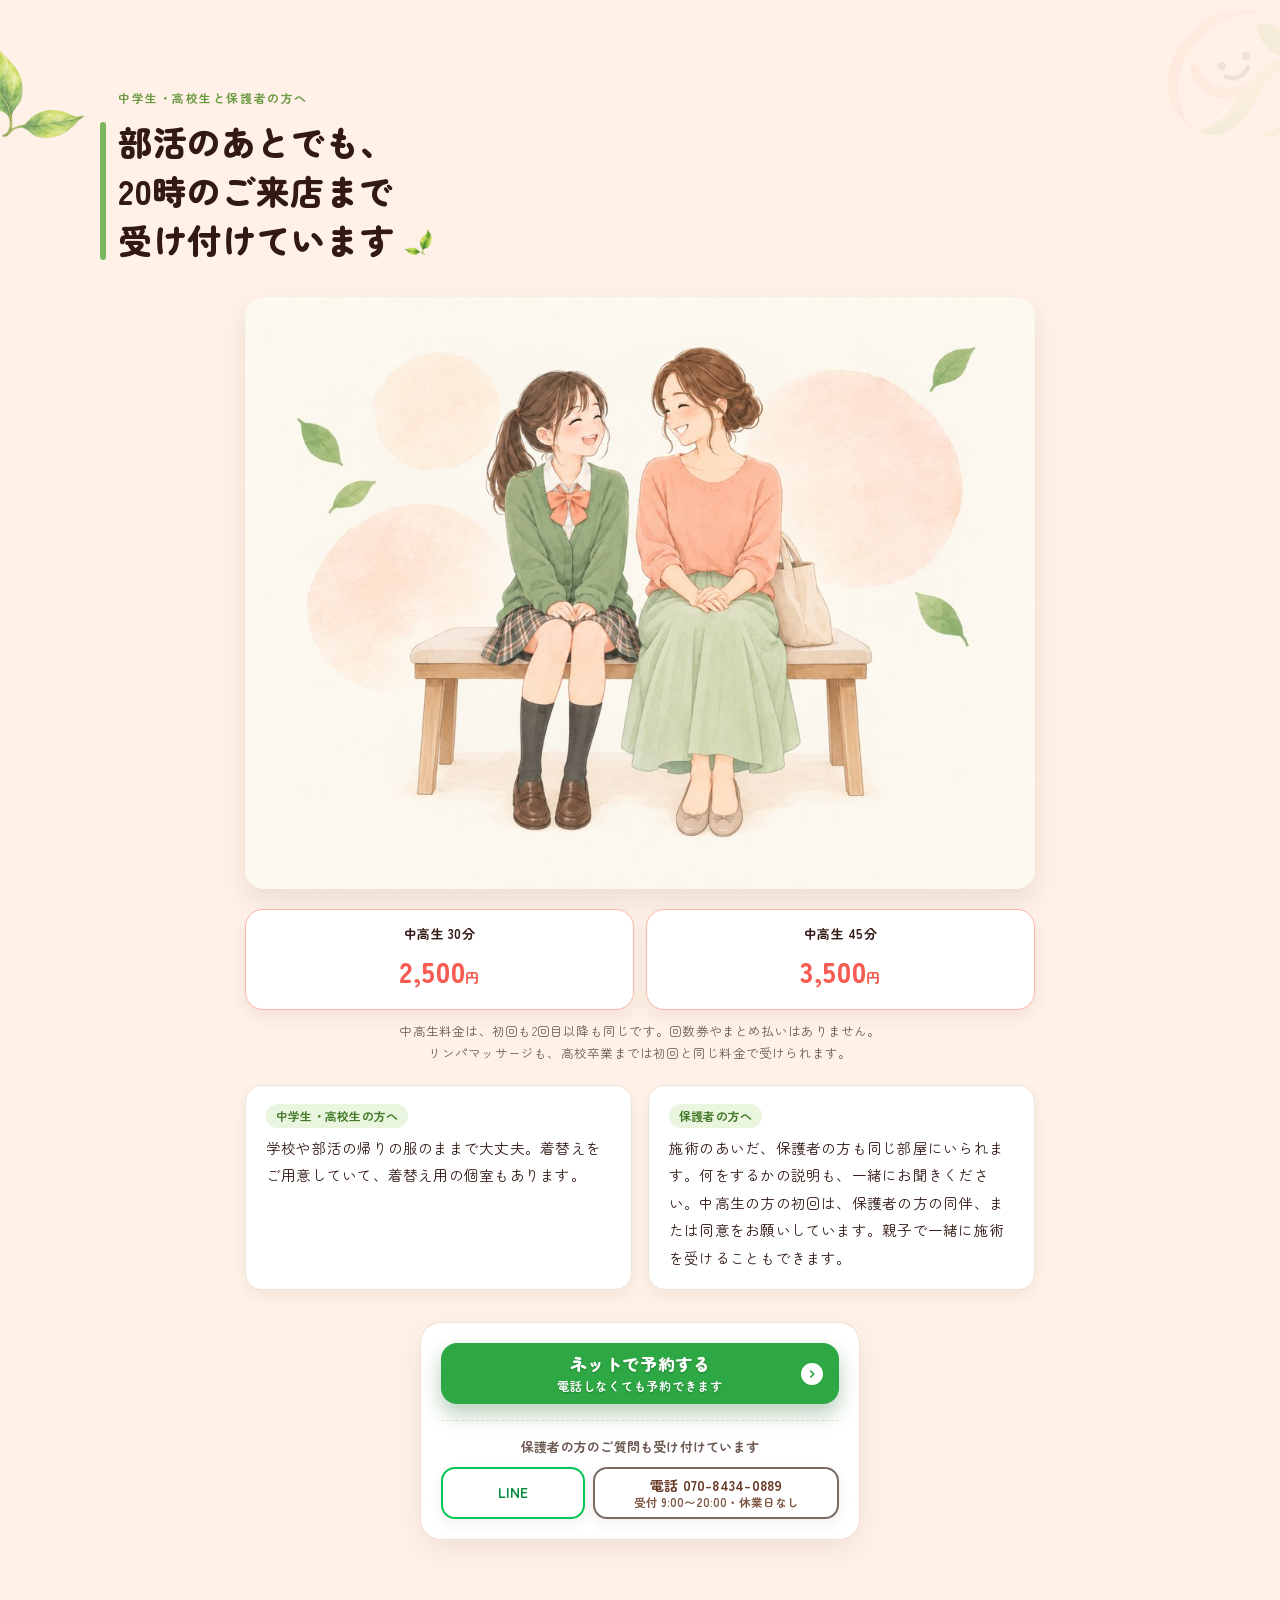
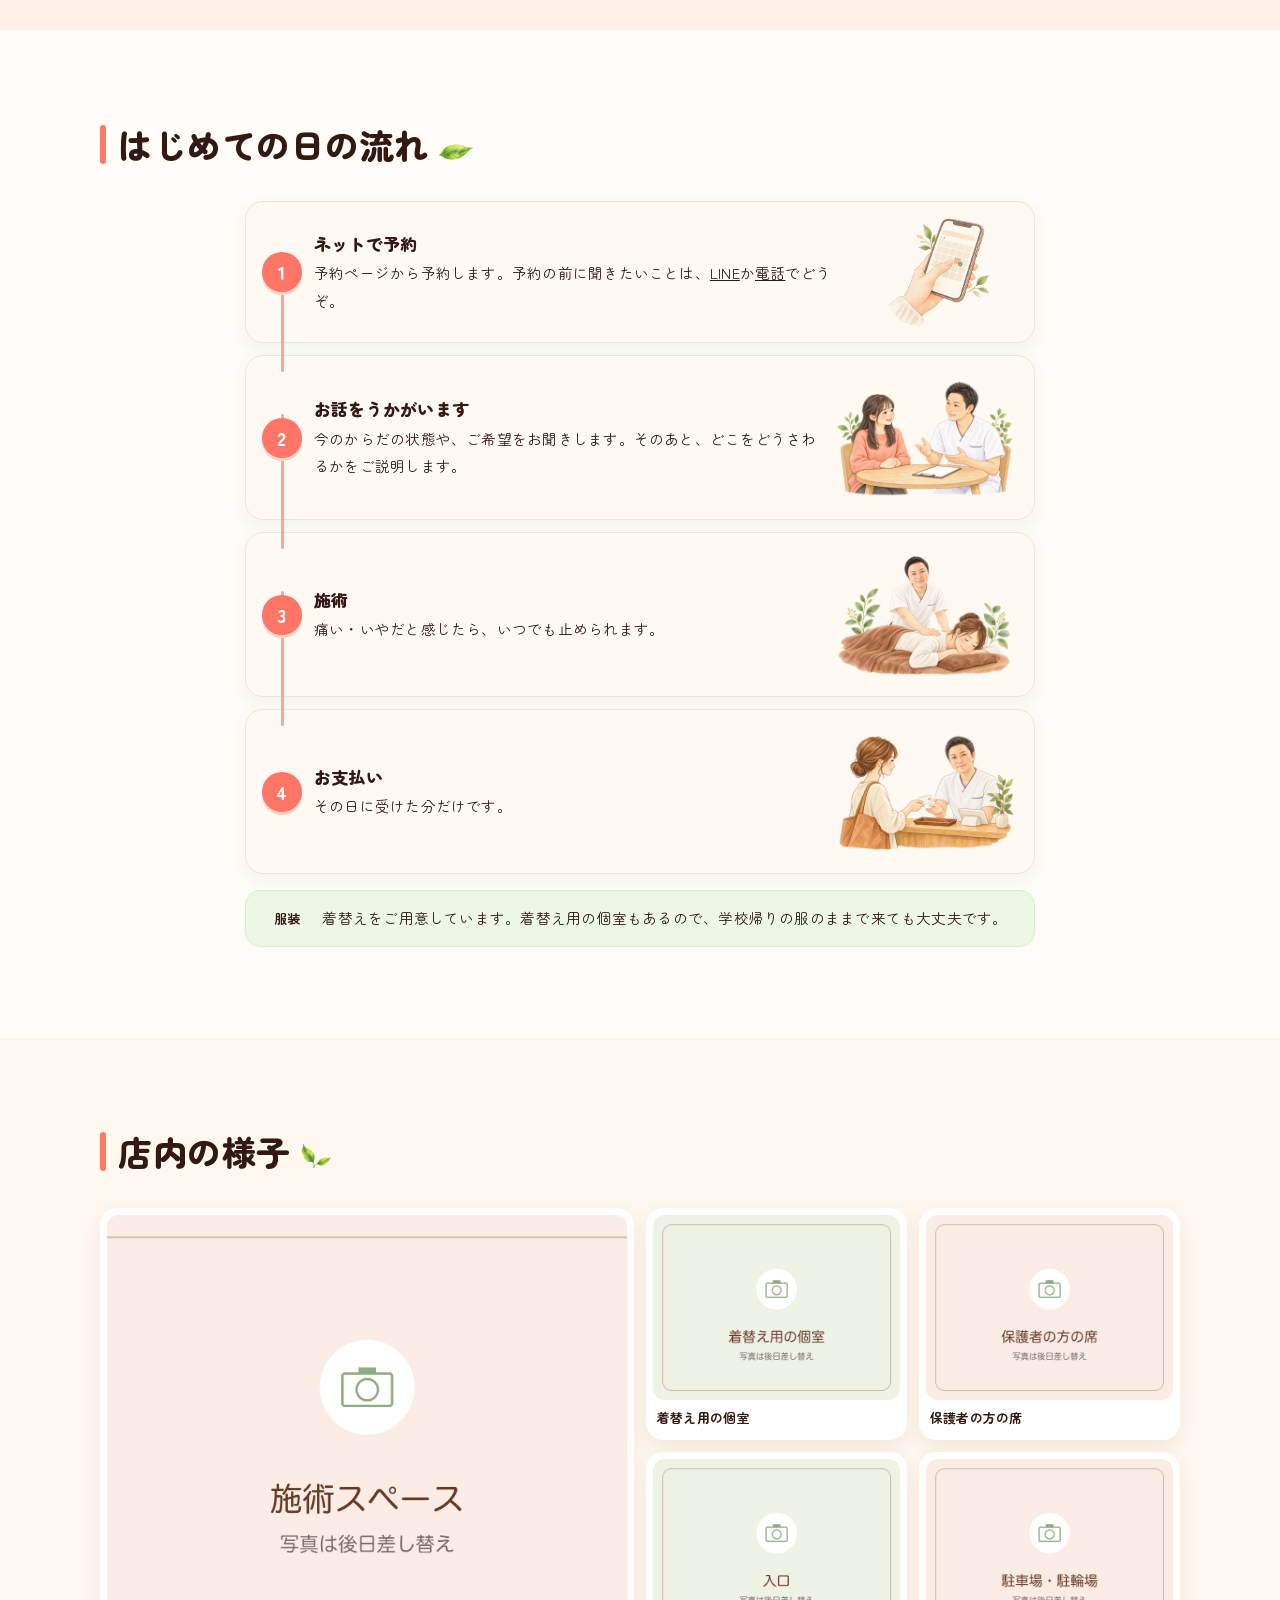
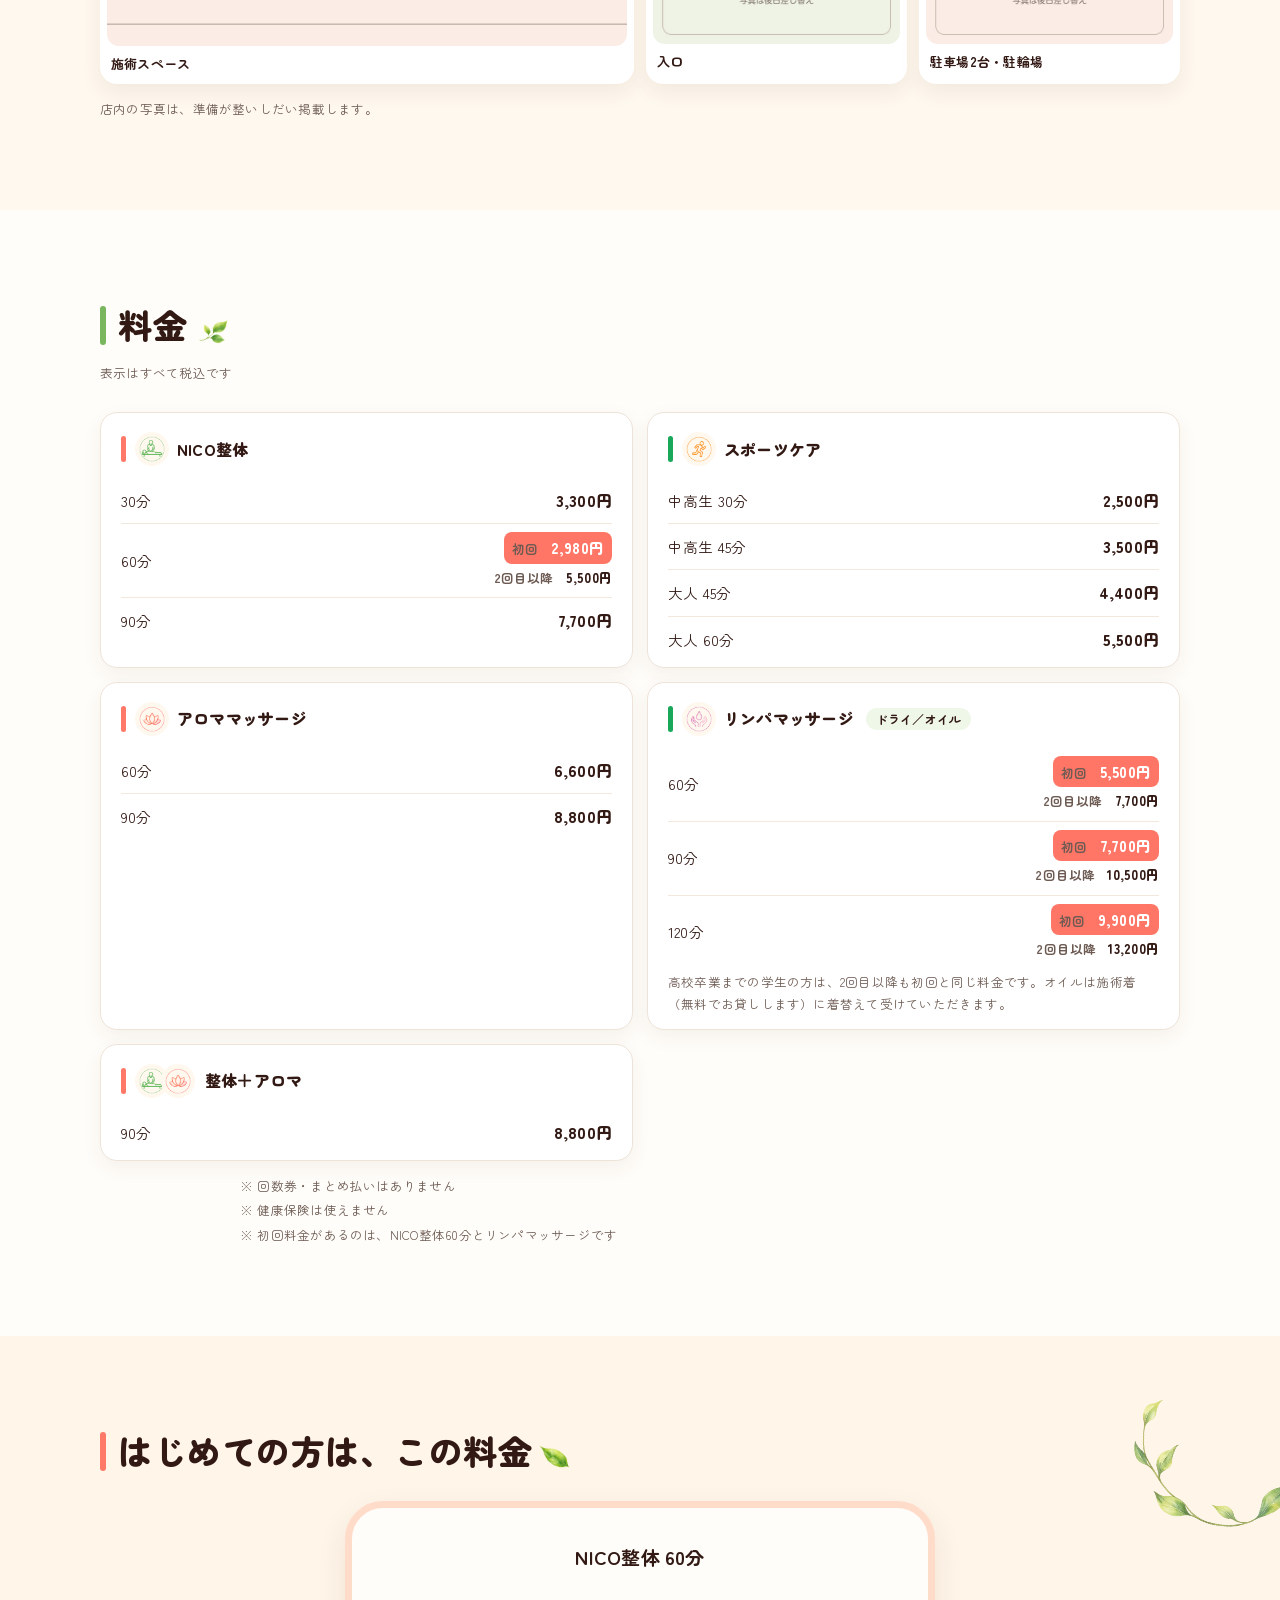
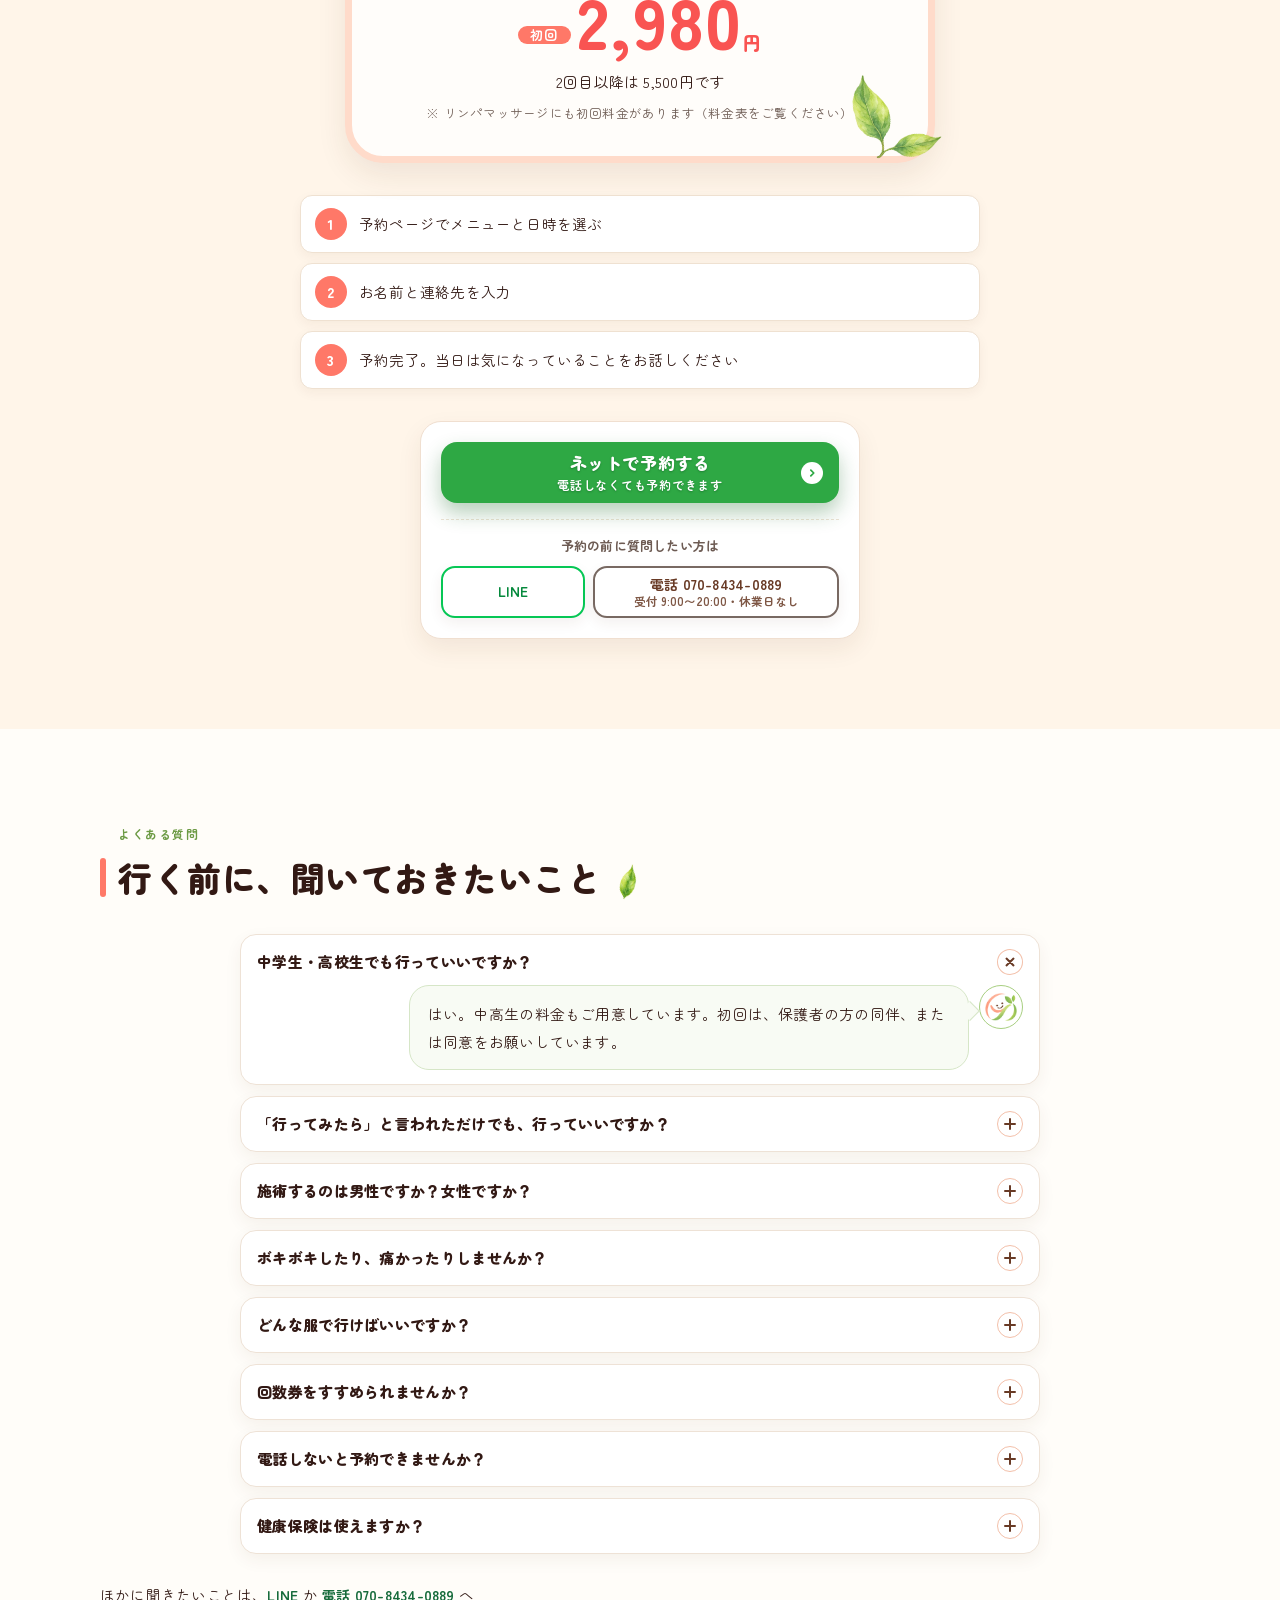
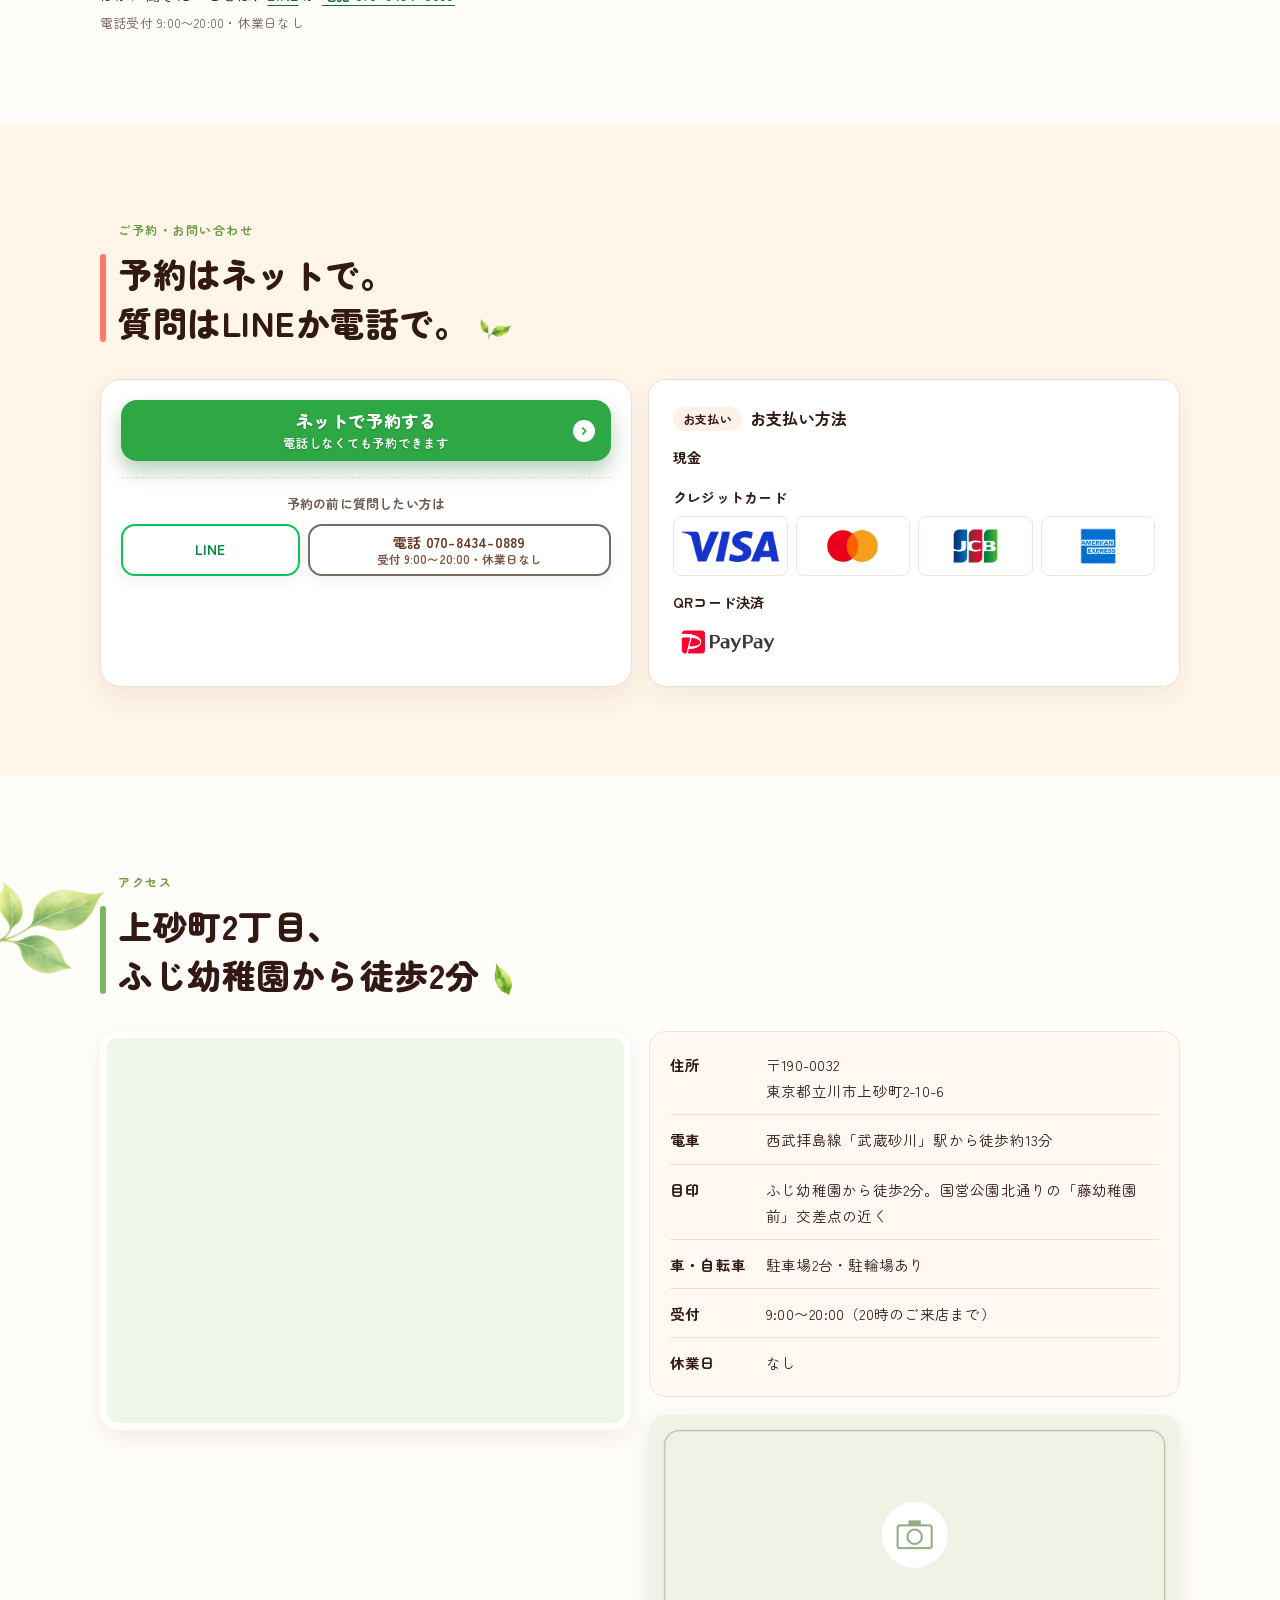
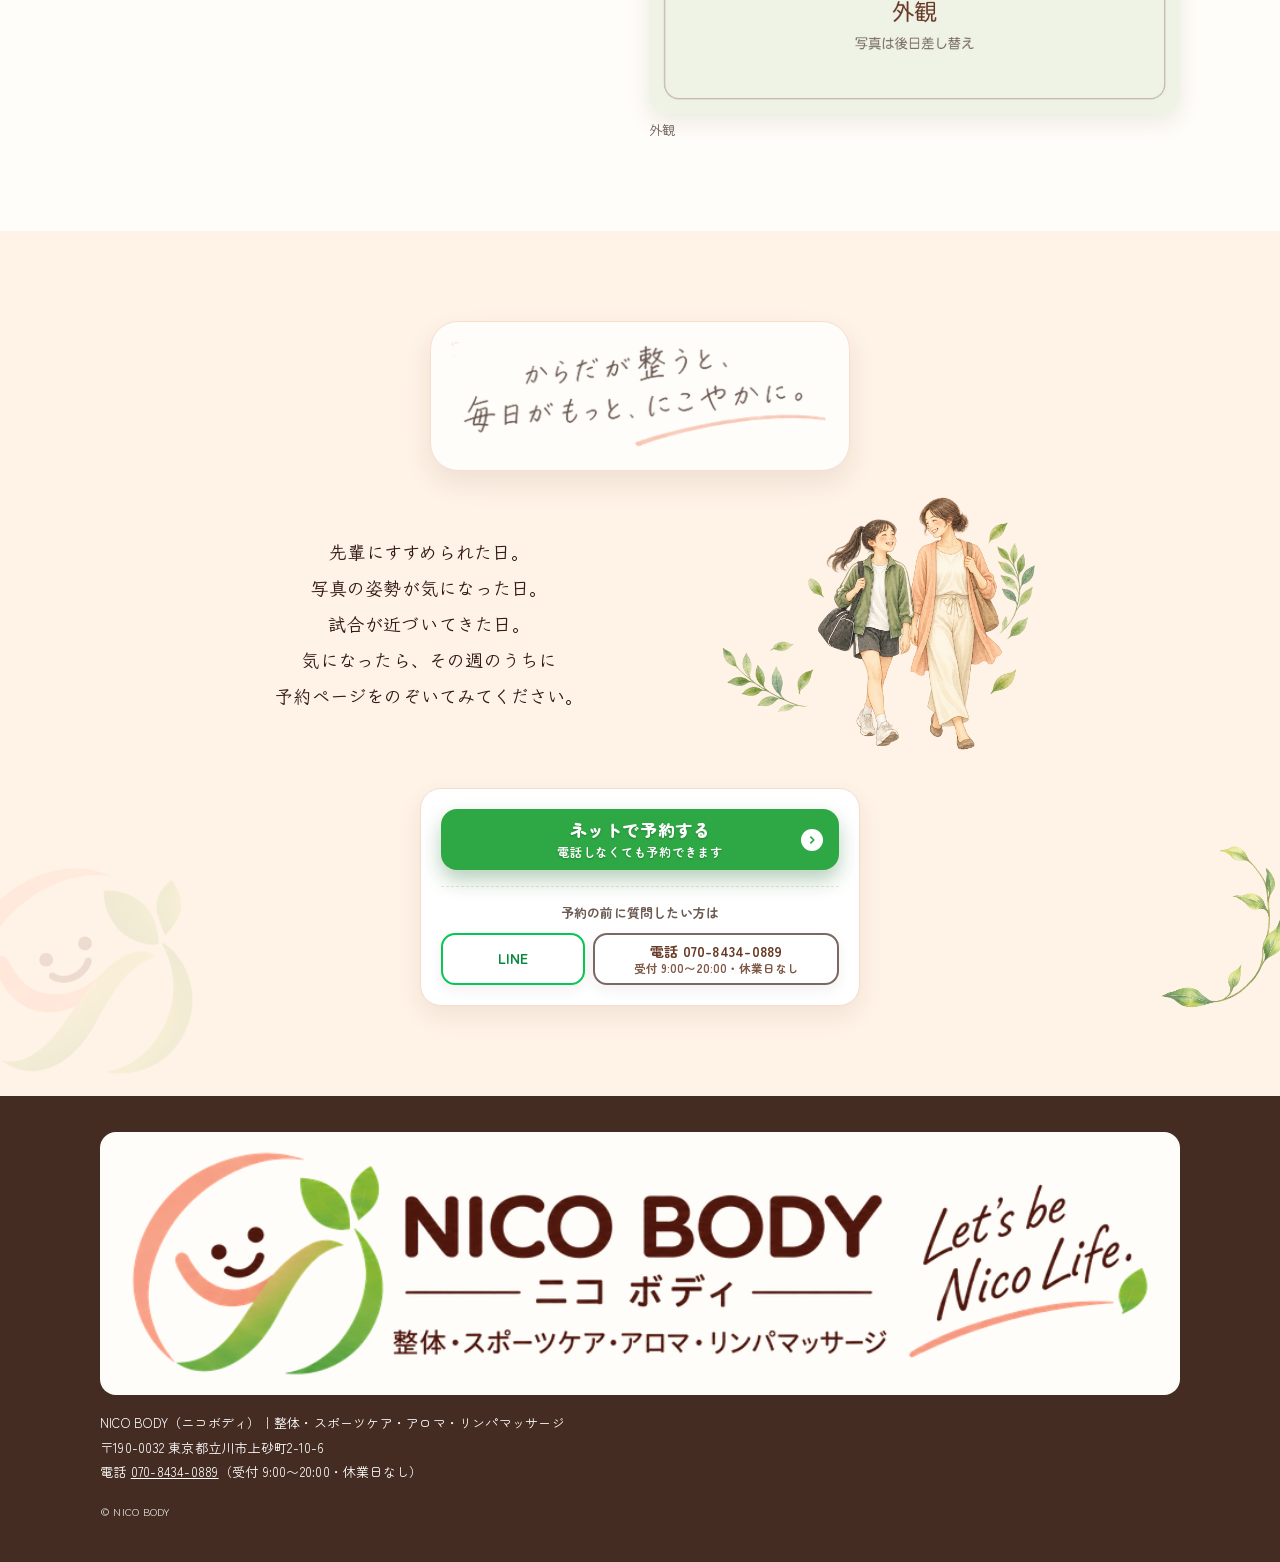
==== commit bbf9a634: "Match visit flow staff illustrations to practitioner" ====
--- a/index.html
+++ b/index.html
@@ -429,7 +429,7 @@
 .reveal.is-in{opacity:1;transform:none}
 @media (prefers-reduced-motion:reduce){.reveal{opacity:1;transform:none}}
 </style>
-<link rel="stylesheet" href="redesign.css?v=20260927b">
+<link rel="stylesheet" href="redesign.css?v=20260928b">
 </head>
 <body>
 
@@ -644,9 +644,9 @@
     </div>
     <ol class="steps">
       <li class="step"><span class="step__num">1</span><div class="step__body"><h3>ネットで予約</h3><p>予約ページから予約します。予約の前に聞きたいことは、<a href="https://lin.ee/SLoBf0S" target="_blank" rel="noopener">LINE</a>か<a href="tel:07084340889">電話</a>でどうぞ。</p></div><img class="step__img" src="images/07_流れ_予約.webp" alt="スマートフォンで予約するイラスト" loading="lazy"></li>
-      <li class="step"><span class="step__num">2</span><div class="step__body"><h3>お話をうかがいます</h3><p>今のからだの状態や、ご希望をお聞きします。そのあと、どこをどうさわるかをご説明します。</p></div><img class="step__img" src="images/07_流れ_相談.webp" alt="相談をするイラスト" loading="lazy"></li>
-      <li class="step"><span class="step__num">3</span><div class="step__body"><h3>施術</h3><p>痛い・いやだと感じたら、いつでも止められます。</p></div><img class="step__img" src="images/07_流れ_施術.webp" alt="施術を受けるイラスト" loading="lazy"></li>
-      <li class="step"><span class="step__num">4</span><div class="step__body"><h3>お支払い</h3><p>その日に受けた分だけです。</p></div><img class="step__img" src="images/07_流れ_支払い.webp" alt="受付で支払うイラスト" loading="lazy"></li>
+      <li class="step"><span class="step__num">2</span><div class="step__body"><h3>お話をうかがいます</h3><p>今のからだの状態や、ご希望をお聞きします。そのあと、どこをどうさわるかをご説明します。</p></div><img class="step__img" src="images/07_流れ_相談_男性スタッフ.webp" alt="男性スタッフが相談を聞くイラスト" loading="lazy"></li>
+      <li class="step"><span class="step__num">3</span><div class="step__body"><h3>施術</h3><p>痛い・いやだと感じたら、いつでも止められます。</p></div><img class="step__img" src="images/07_流れ_施術_男性スタッフ.webp" alt="男性スタッフが施術をするイラスト" loading="lazy"></li>
+      <li class="step"><span class="step__num">4</span><div class="step__body"><h3>お支払い</h3><p>その日に受けた分だけです。</p></div><img class="step__img" src="images/07_流れ_支払い_男性スタッフ.webp" alt="男性スタッフが会計するイラスト" loading="lazy"></li>
     </ol>
     <p class="dress"><b>服装</b><span>着替えをご用意しています。着替え用の個室もあるので、学校帰りの服のままで来ても大丈夫です。</span></p>
   </div>
--- a/redesign.css
+++ b/redesign.css
@@ -153,13 +153,15 @@
 /* Journey and room preview */
 .s07{background:#fffdf9}
 .steps{max-width:790px;margin-inline:auto;gap:12px}
-.step{background:#fff9f3;border:1px solid #f1e5d7;border-radius:18px;padding:14px 20px 14px 16px;grid-template-columns:40px minmax(0,1fr) 150px;gap:12px;align-items:center;box-shadow:0 6px 17px rgba(83,45,22,.06)}
+.step{background:#fff9f3;border:1px solid #f1e5d7;border-radius:18px;padding:14px 20px 14px 16px;grid-template-columns:40px minmax(0,1fr) 180px;gap:12px;align-items:center;box-shadow:0 6px 17px rgba(83,45,22,.06)}
 .step:not(:last-child)::after{content:"";display:block;position:absolute;left:35px;top:58px;bottom:-30px;width:3px;border-radius:3px;background:#f3aa98;z-index:3}
 .step__num{width:40px;height:40px;background:#ff7566;color:#fff;box-shadow:0 3px 0 #ffd1c3}
 .step__num{position:relative;z-index:4}
 .step h3{padding:0;font-weight:900}
 .step p{margin-top:3px}
-.step__img{display:block;width:150px;height:112px;object-fit:contain;justify-self:end}
+.step__img{display:block;width:180px;height:135px;object-fit:contain;justify-self:end}
+.step:first-child{grid-template-columns:40px minmax(0,1fr) 150px}
+.step:first-child .step__img{width:150px;height:112px}
 .dress{max-width:790px;margin:16px auto 0;background:#edf7e5;border:1px solid #dbeccf;border-radius:15px}
 .s08{background:#fff8ef}
 .gallery{gap:12px}
@@ -263,7 +265,9 @@
   .svc:nth-child(4){min-height:325px}
   .s06__price-note{text-align:left}
   .step{grid-template-columns:40px minmax(0,1fr);align-items:start}
-  .step__img{grid-column:2;width:min(100%,190px);height:124px;justify-self:center;margin-top:2px}
+  .step__img{grid-column:2;width:min(100%,205px);height:140px;justify-self:center;margin-top:2px}
+  .step:first-child{grid-template-columns:40px minmax(0,1fr)}
+  .step:first-child .step__img{width:min(100%,205px);height:140px}
   .gallery{grid-template-columns:repeat(2,minmax(0,1fr))}
   .price__row dt{font-size:13.5px}
   .price__row dd{font-size:15px}
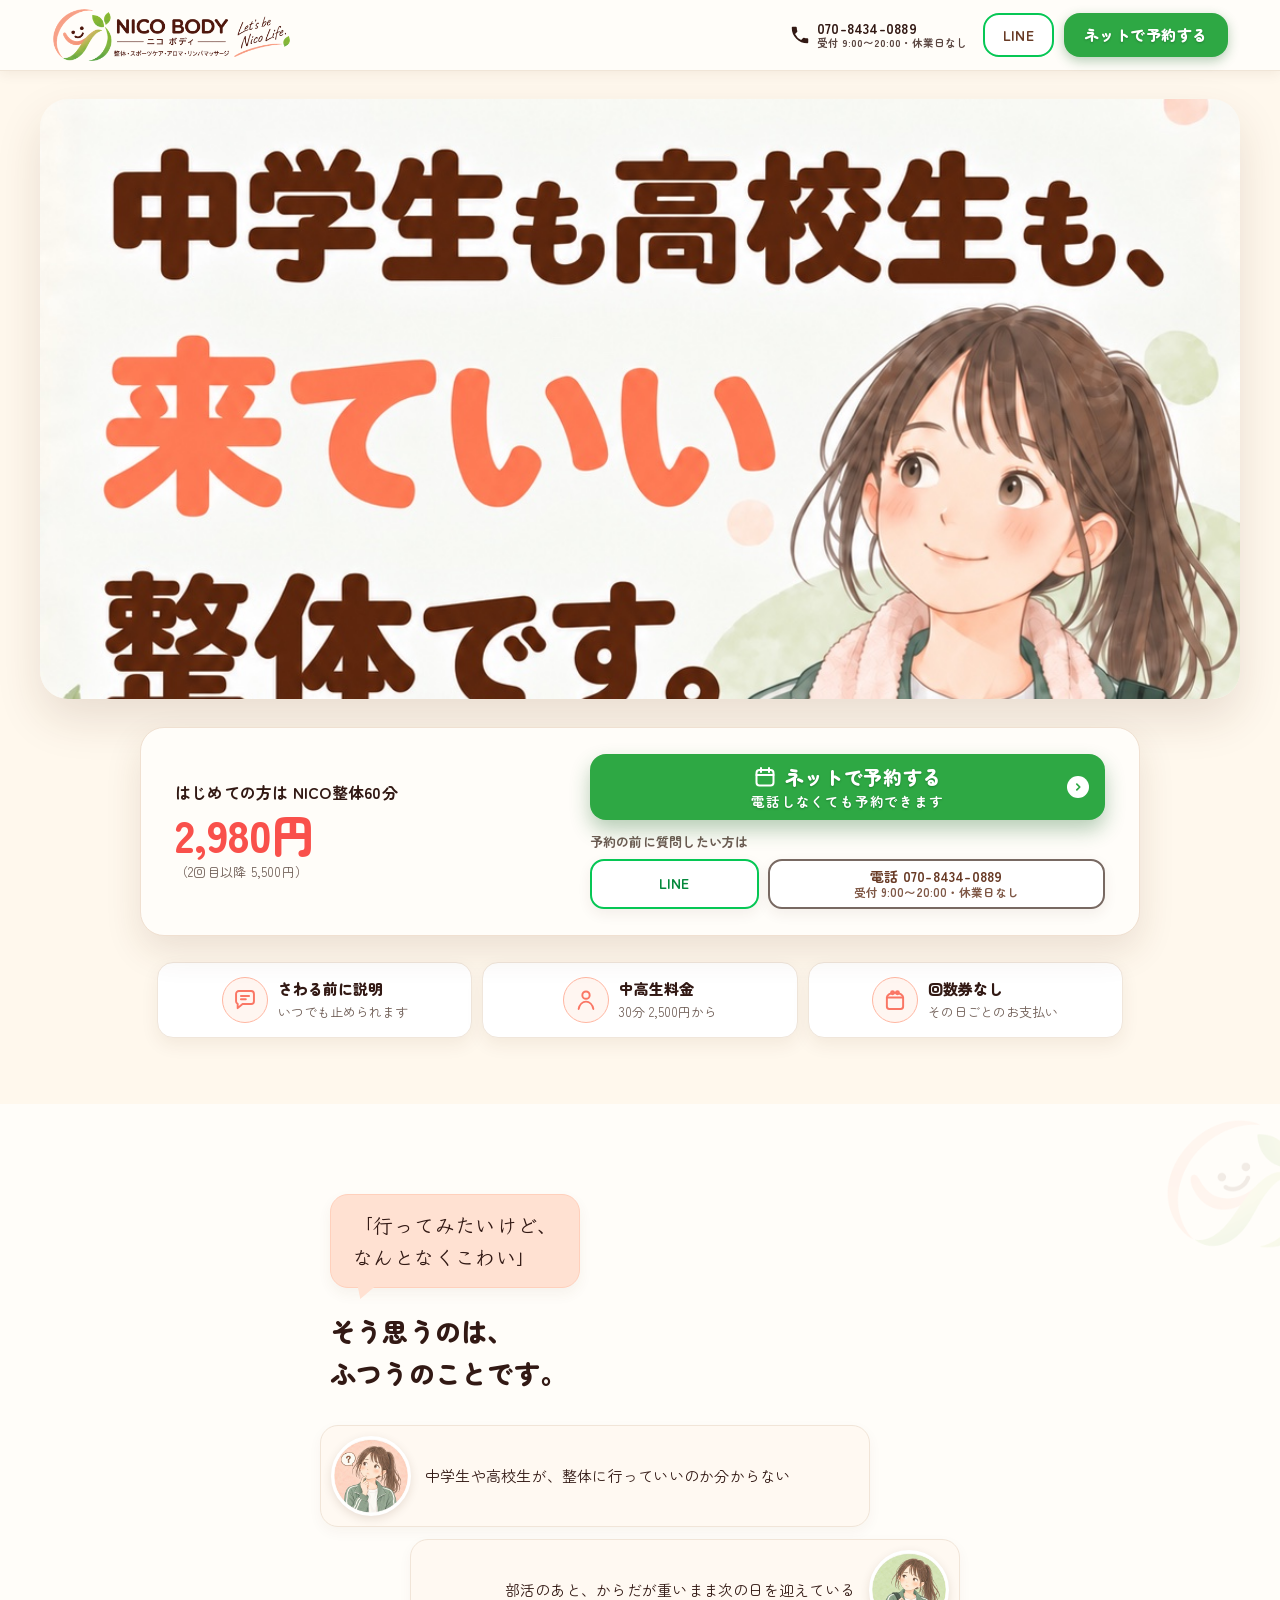
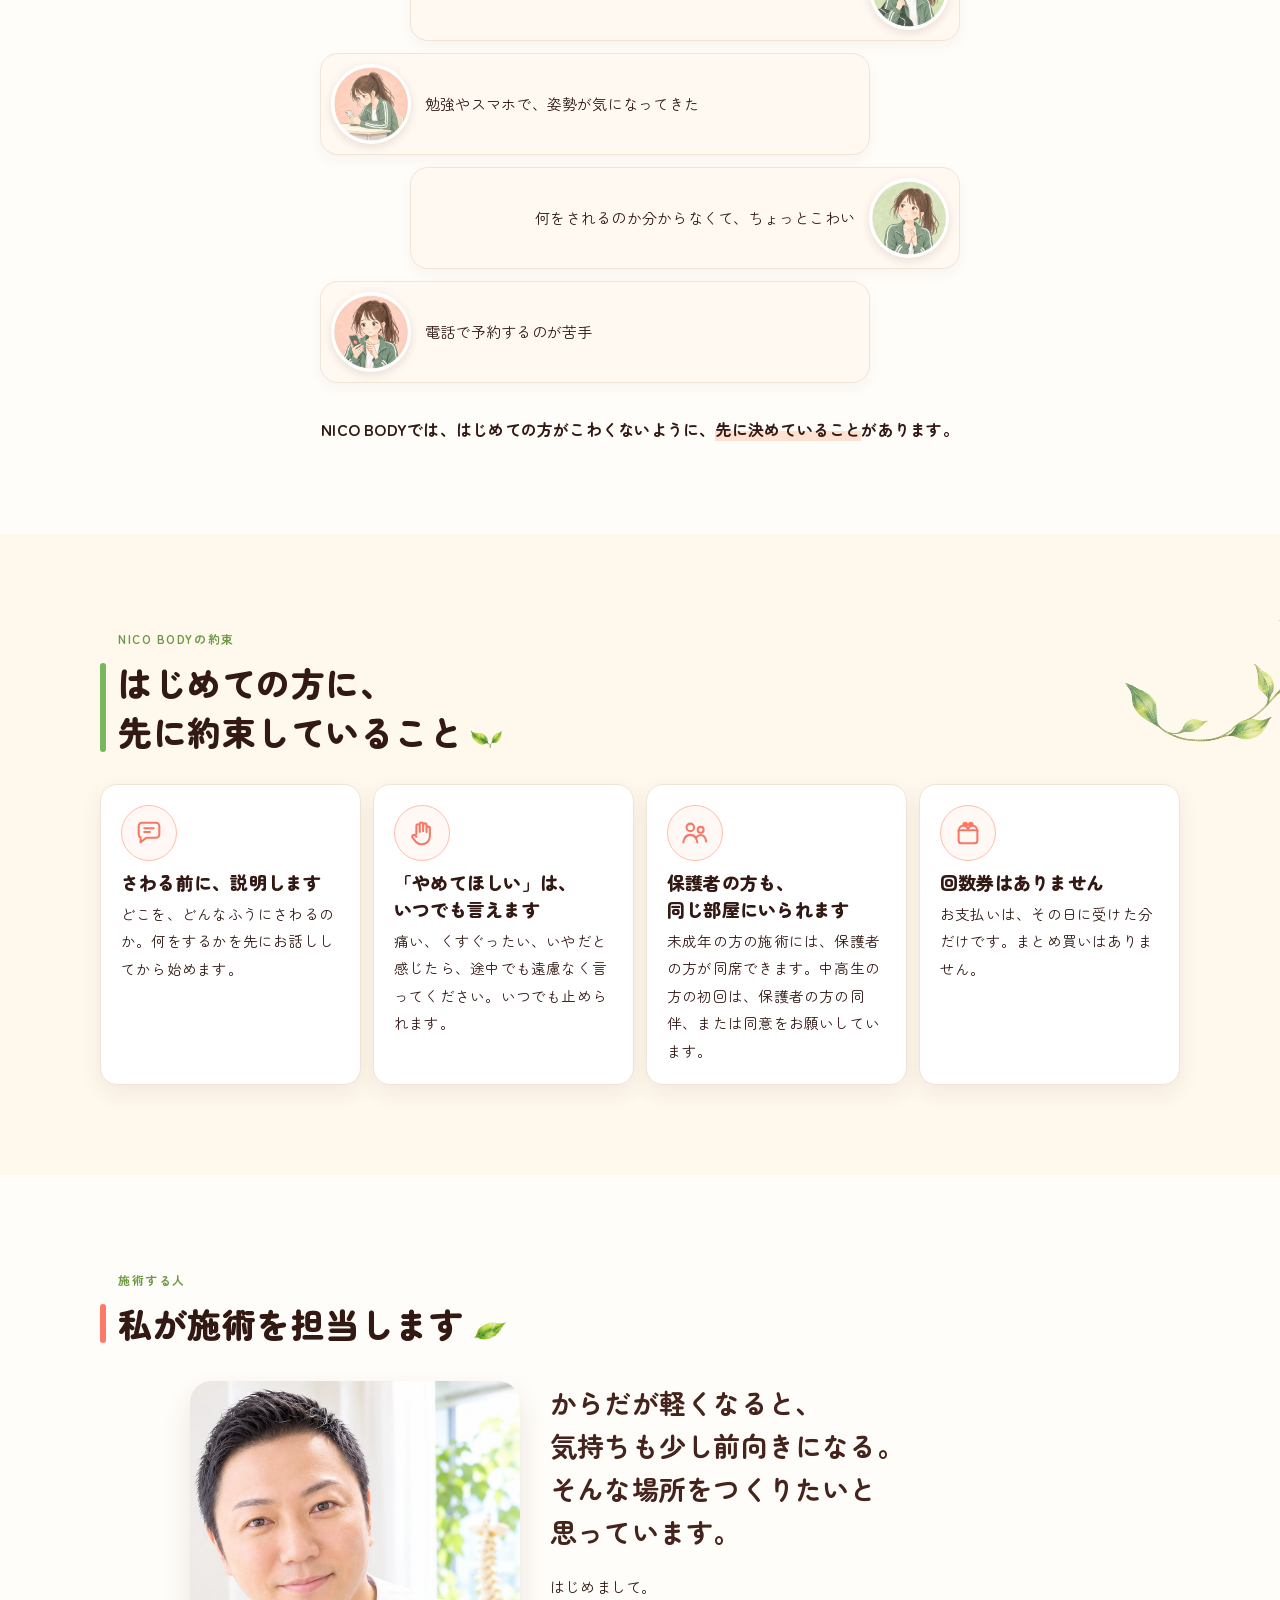
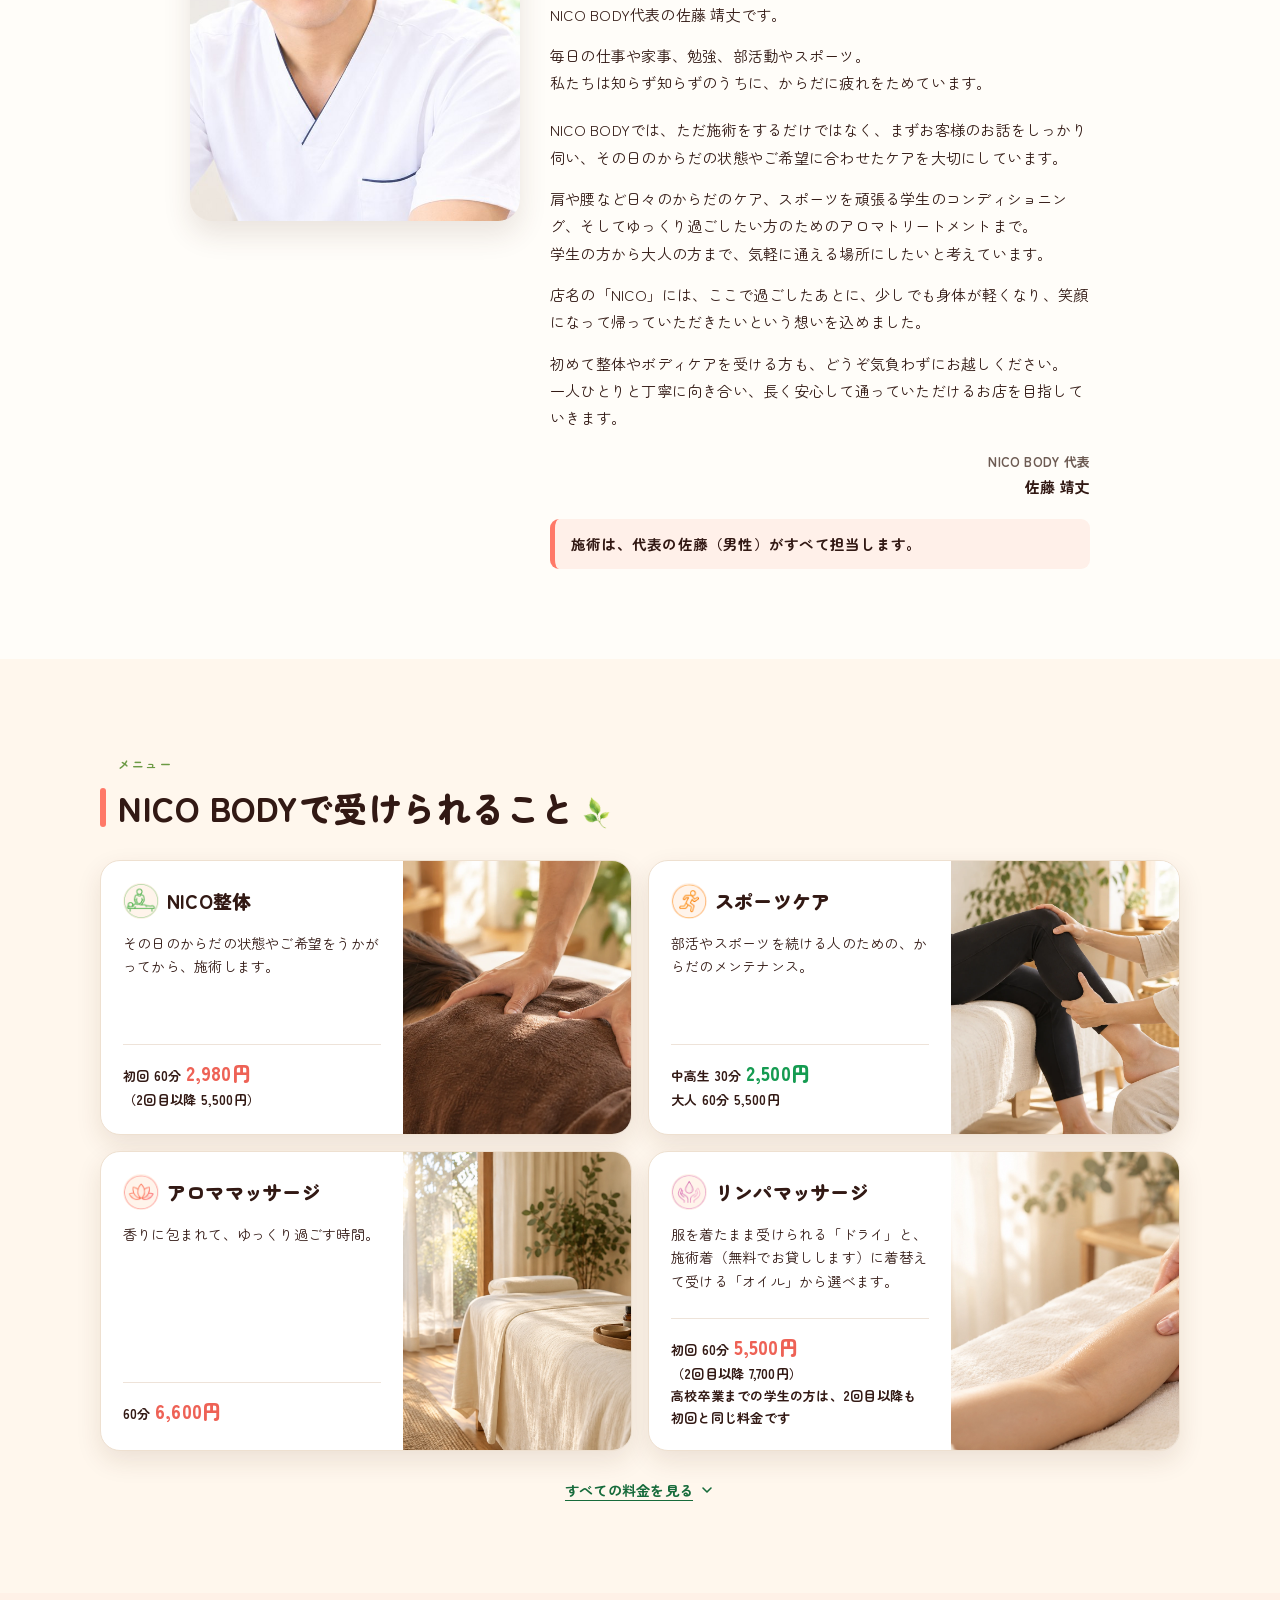
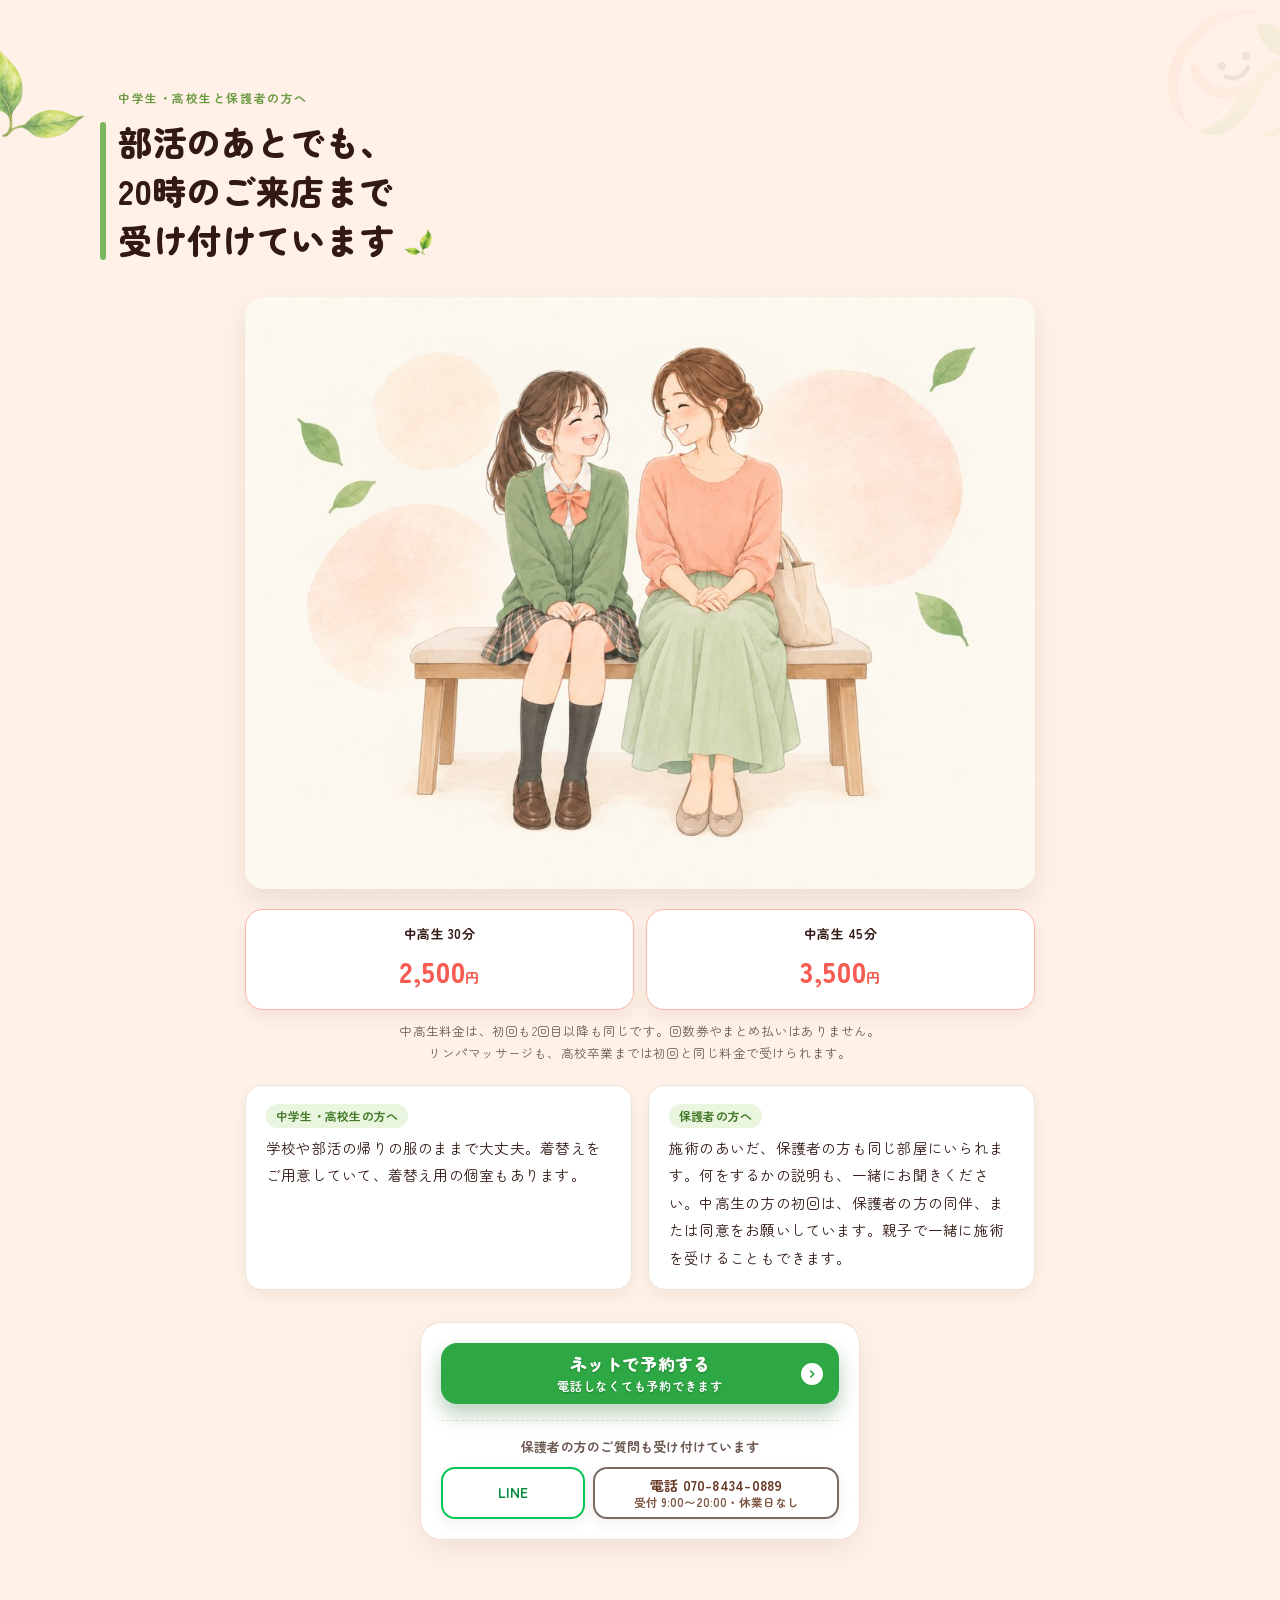
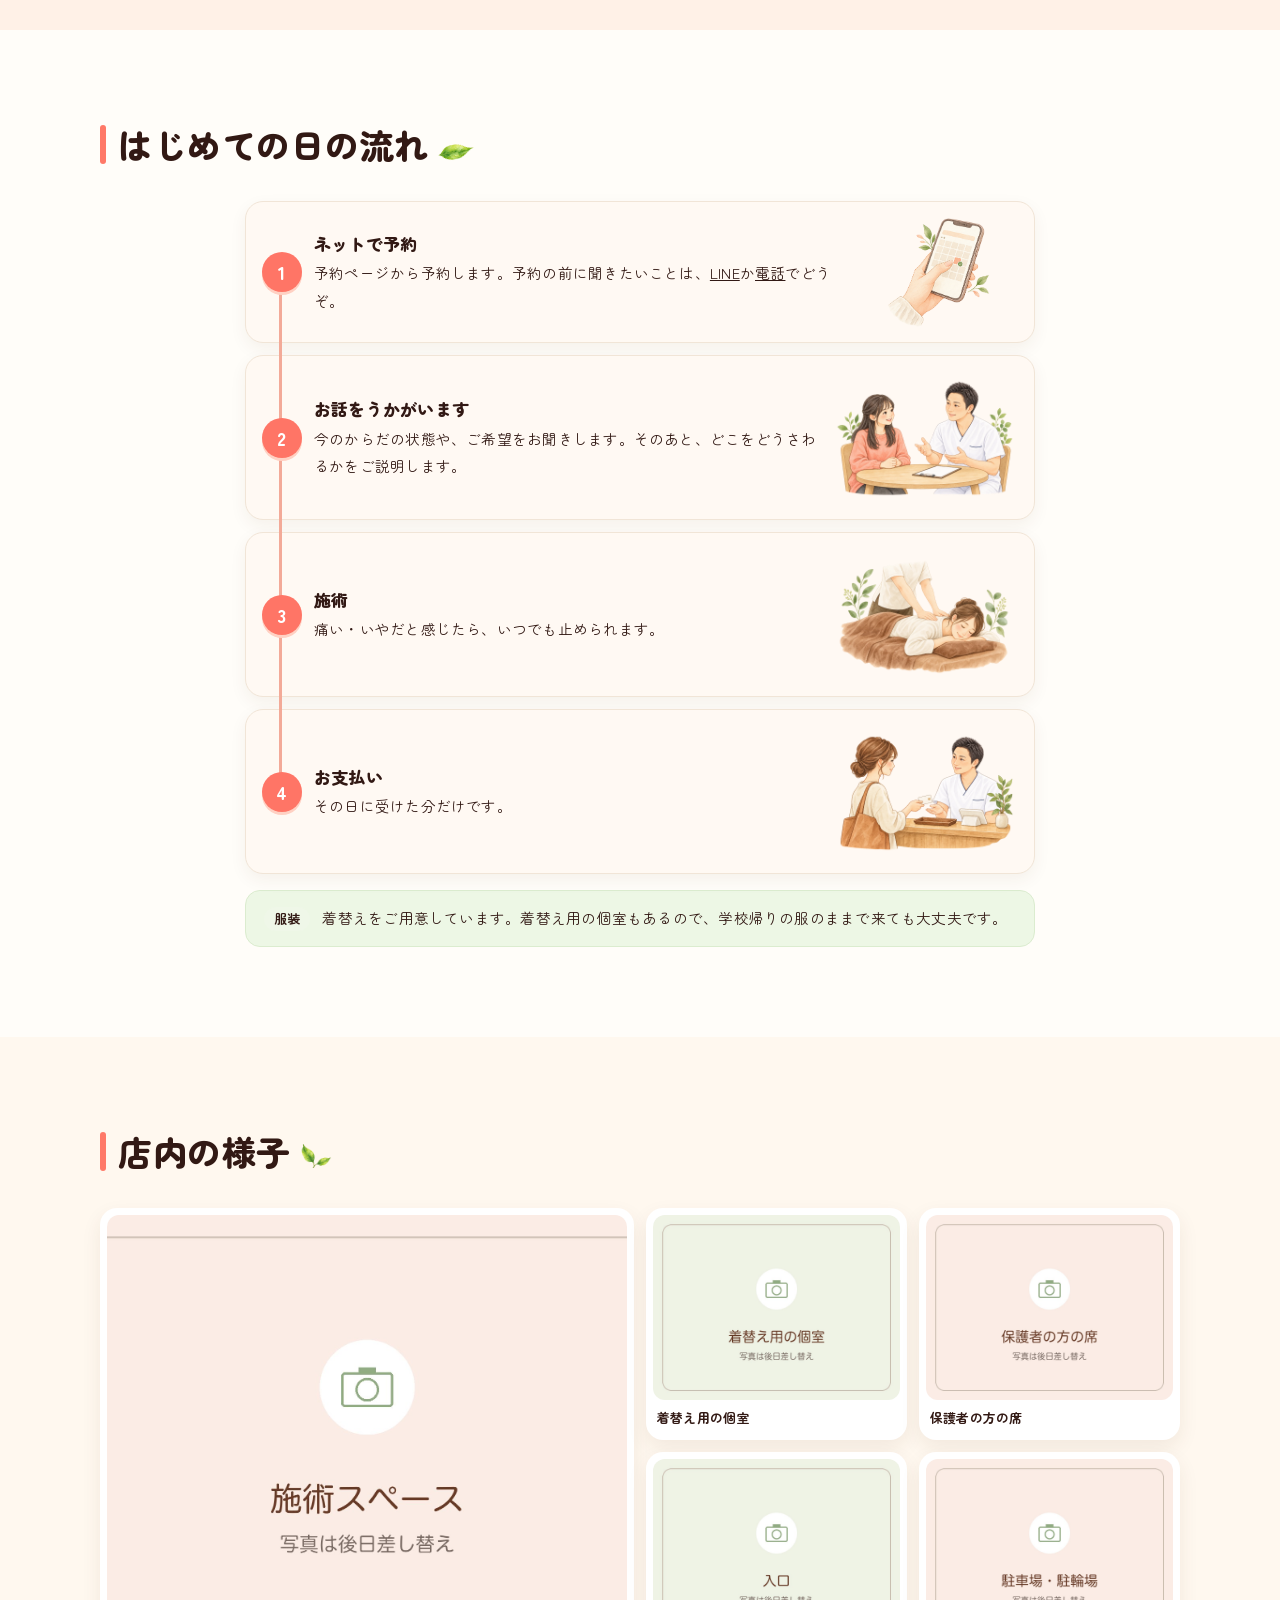
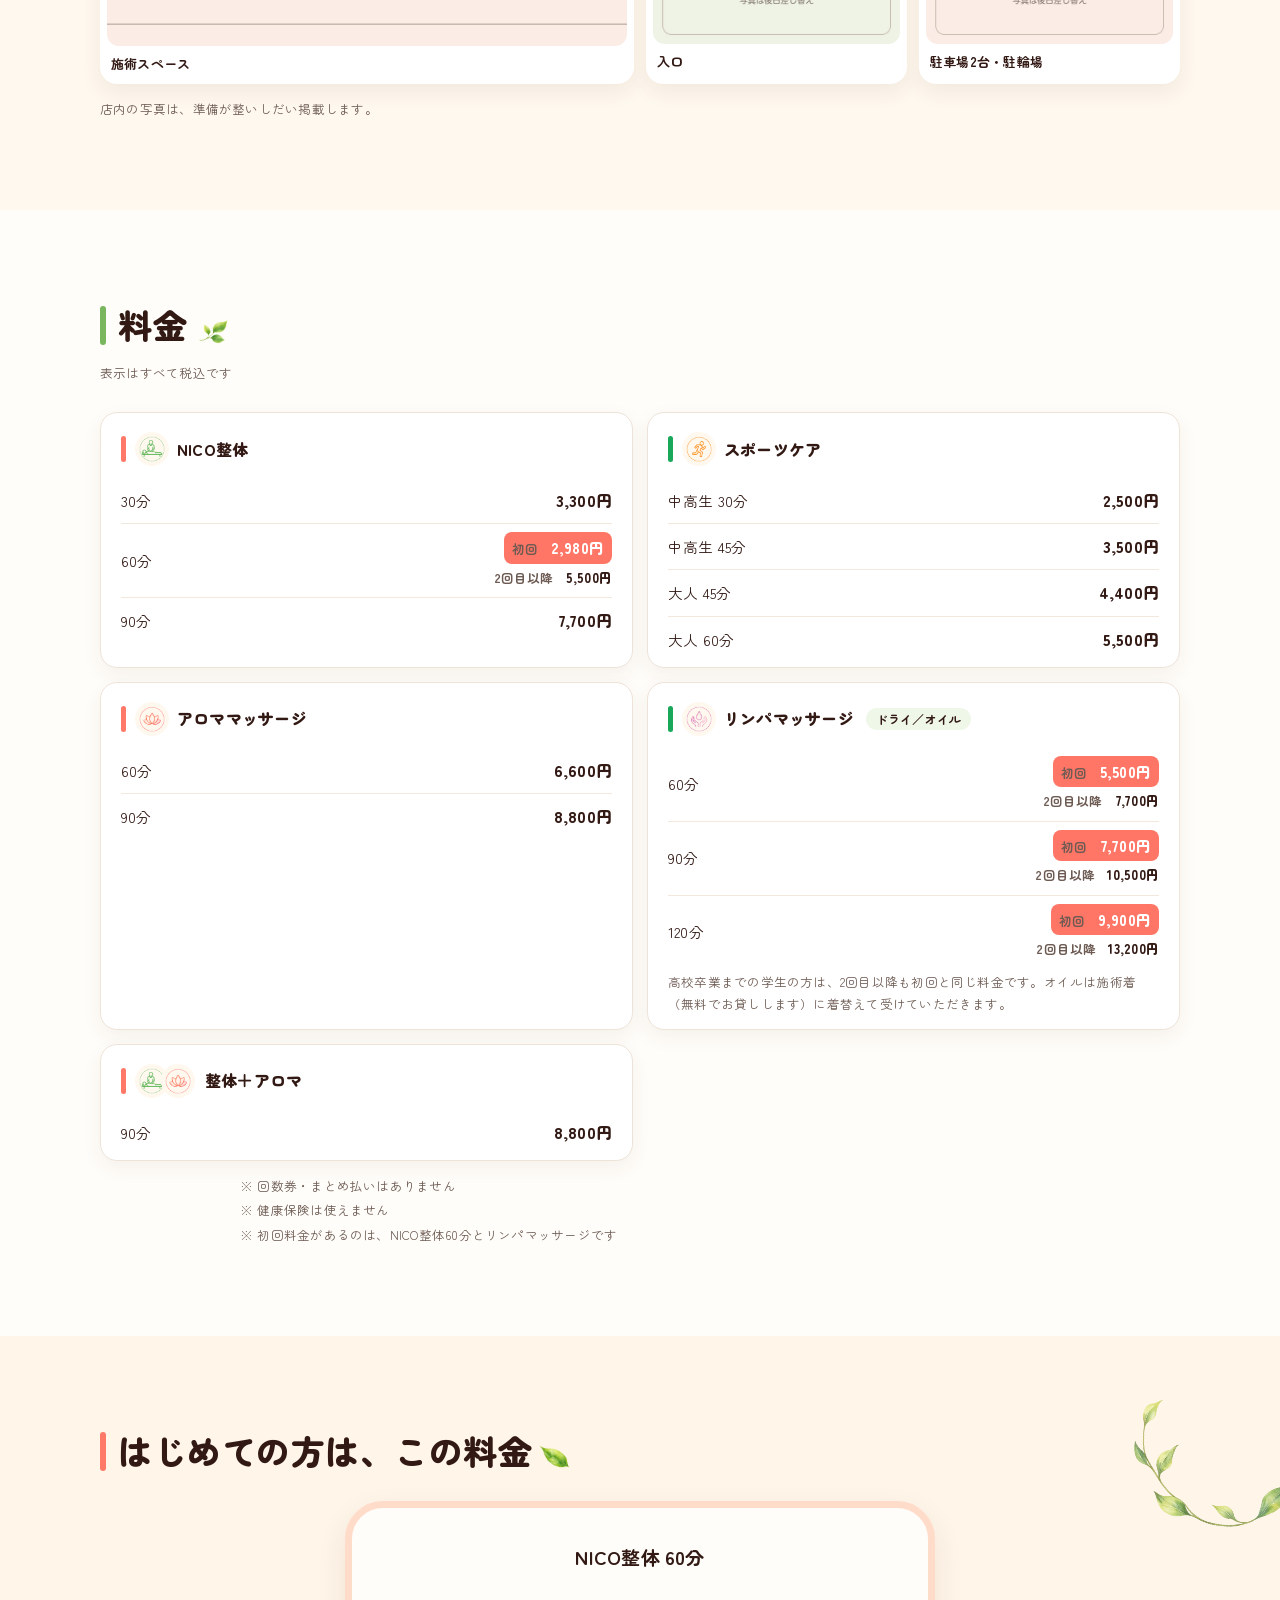
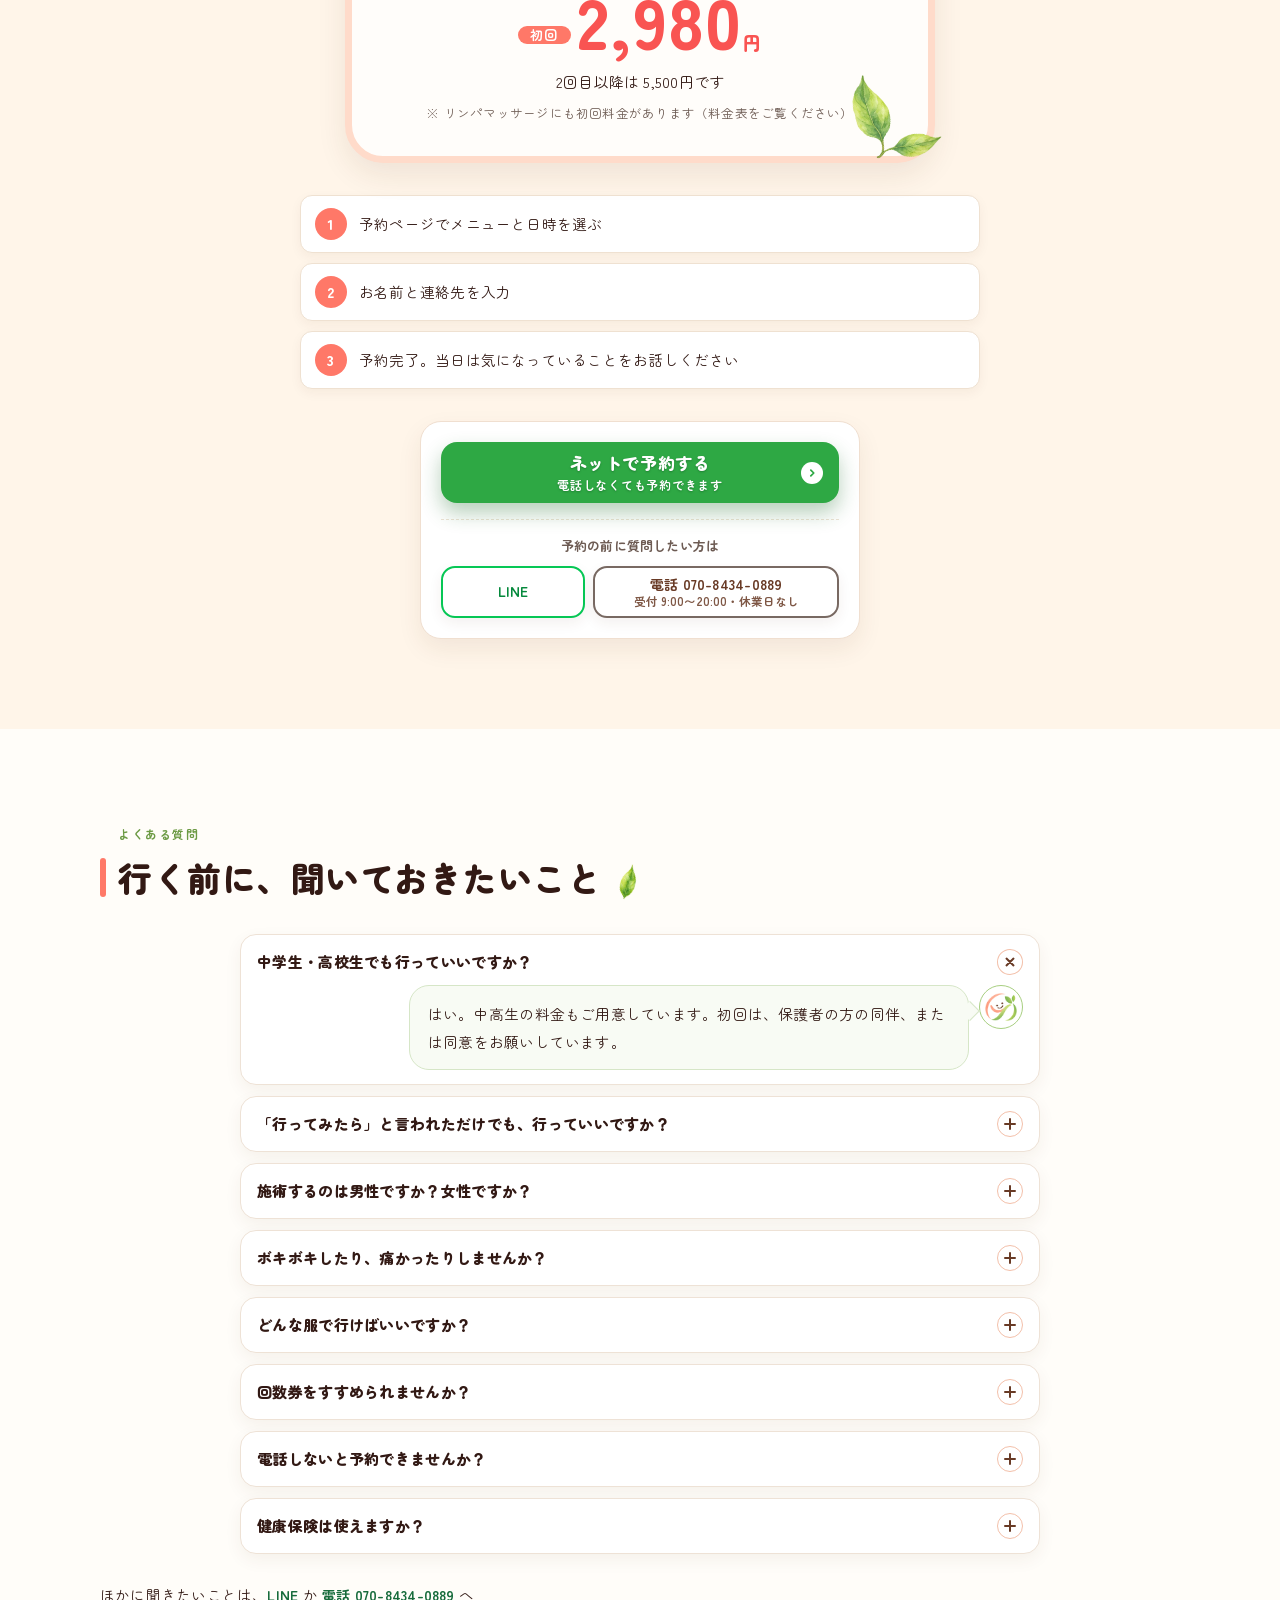
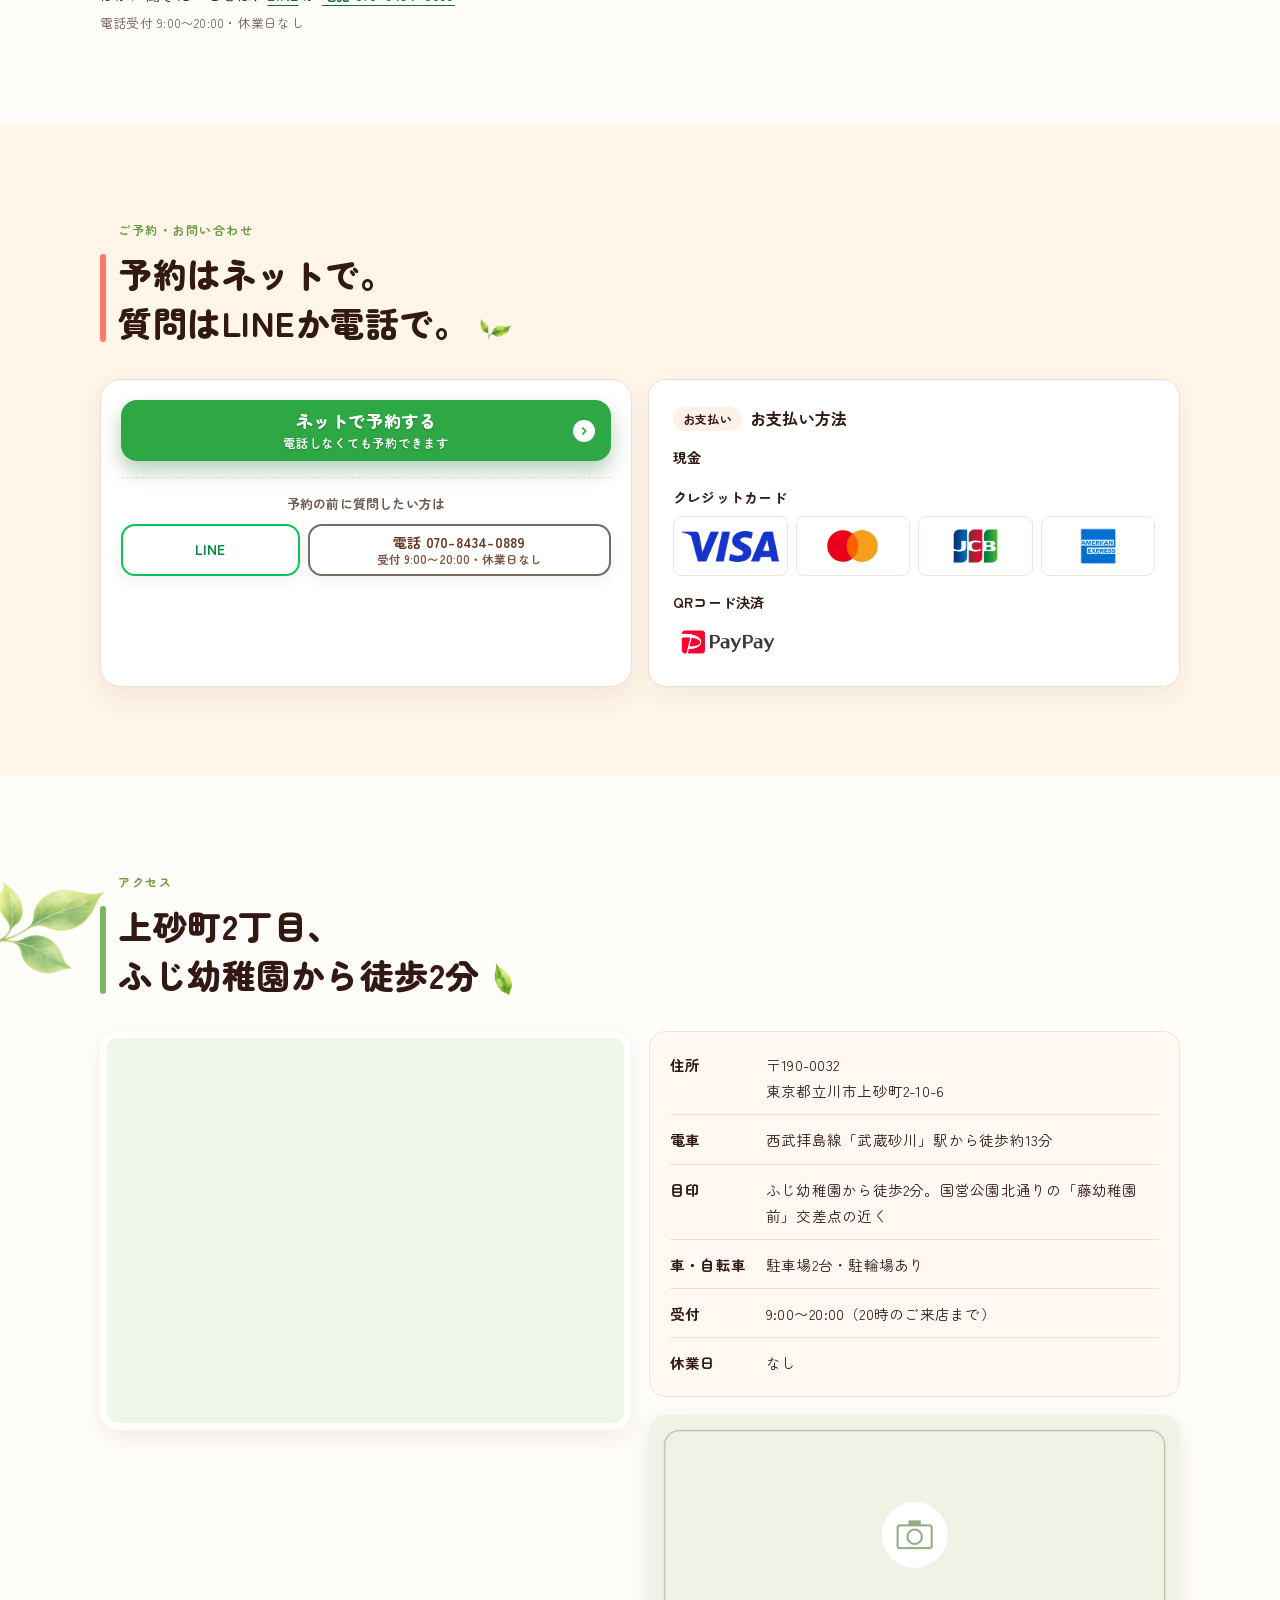
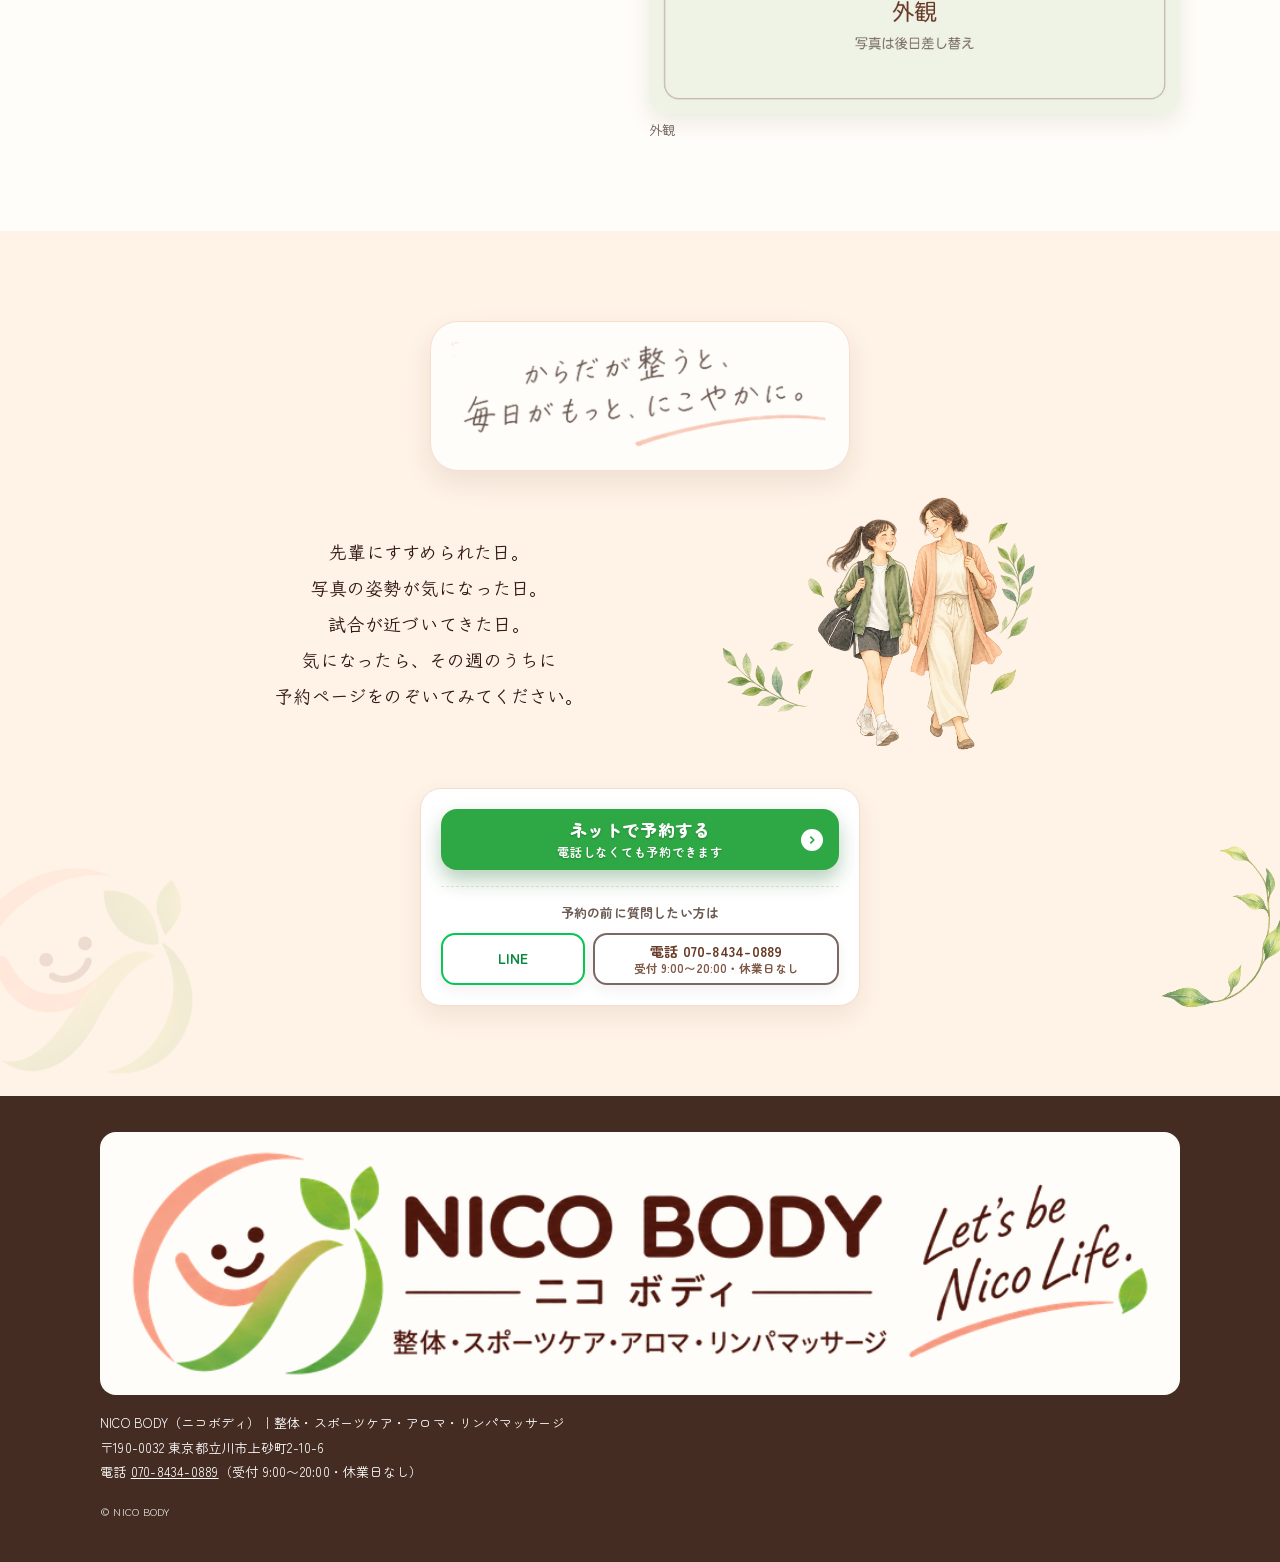
==== commit 86308c87: "Refine visit flow illustrations and connect timeline" ====
--- a/index.html
+++ b/index.html
@@ -429,7 +429,7 @@
 .reveal.is-in{opacity:1;transform:none}
 @media (prefers-reduced-motion:reduce){.reveal{opacity:1;transform:none}}
 </style>
-<link rel="stylesheet" href="redesign.css?v=20260928b">
+<link rel="stylesheet" href="redesign.css?v=20260928c">
 </head>
 <body>
 
@@ -645,8 +645,8 @@
     <ol class="steps">
       <li class="step"><span class="step__num">1</span><div class="step__body"><h3>ネットで予約</h3><p>予約ページから予約します。予約の前に聞きたいことは、<a href="https://lin.ee/SLoBf0S" target="_blank" rel="noopener">LINE</a>か<a href="tel:07084340889">電話</a>でどうぞ。</p></div><img class="step__img" src="images/07_流れ_予約.webp" alt="スマートフォンで予約するイラスト" loading="lazy"></li>
       <li class="step"><span class="step__num">2</span><div class="step__body"><h3>お話をうかがいます</h3><p>今のからだの状態や、ご希望をお聞きします。そのあと、どこをどうさわるかをご説明します。</p></div><img class="step__img" src="images/07_流れ_相談_男性スタッフ.webp" alt="男性スタッフが相談を聞くイラスト" loading="lazy"></li>
-      <li class="step"><span class="step__num">3</span><div class="step__body"><h3>施術</h3><p>痛い・いやだと感じたら、いつでも止められます。</p></div><img class="step__img" src="images/07_流れ_施術_男性スタッフ.webp" alt="男性スタッフが施術をするイラスト" loading="lazy"></li>
-      <li class="step"><span class="step__num">4</span><div class="step__body"><h3>お支払い</h3><p>その日に受けた分だけです。</p></div><img class="step__img" src="images/07_流れ_支払い_男性スタッフ.webp" alt="男性スタッフが会計するイラスト" loading="lazy"></li>
+      <li class="step"><span class="step__num">3</span><div class="step__body"><h3>施術</h3><p>痛い・いやだと感じたら、いつでも止められます。</p></div><img class="step__img" src="images/07_流れ_施術.webp" alt="顔を見せずに施術をするイラスト" loading="lazy"></li>
+      <li class="step"><span class="step__num">4</span><div class="step__body"><h3>お支払い</h3><p>その日に受けた分だけです。</p></div><img class="step__img" src="images/07_流れ_支払い_男性スタッフ_目線修正.webp" alt="男性スタッフがお客様を見て会計するイラスト" loading="lazy"></li>
     </ol>
     <p class="dress"><b>服装</b><span>着替えをご用意しています。着替え用の個室もあるので、学校帰りの服のままで来ても大丈夫です。</span></p>
   </div>
--- a/redesign.css
+++ b/redesign.css
@@ -152,7 +152,7 @@
 
 /* Journey and room preview */
 .s07{background:#fffdf9}
-.steps{max-width:790px;margin-inline:auto;gap:12px}
+.steps{max-width:790px;margin-inline:auto;gap:12px;position:relative}
 .step{background:#fff9f3;border:1px solid #f1e5d7;border-radius:18px;padding:14px 20px 14px 16px;grid-template-columns:40px minmax(0,1fr) 180px;gap:12px;align-items:center;box-shadow:0 6px 17px rgba(83,45,22,.06)}
 .step:not(:last-child)::after{content:"";display:block;position:absolute;left:35px;top:58px;bottom:-30px;width:3px;border-radius:3px;background:#f3aa98;z-index:3}
 .step__num{width:40px;height:40px;background:#ff7566;color:#fff;box-shadow:0 3px 0 #ffd1c3}
@@ -162,6 +162,10 @@
 .step__img{display:block;width:180px;height:135px;object-fit:contain;justify-self:end}
 .step:first-child{grid-template-columns:40px minmax(0,1fr) 150px}
 .step:first-child .step__img{width:150px;height:112px}
+@media (min-width:768px){
+  .steps::before{content:"";position:absolute;left:34px;top:69px;bottom:76px;width:3px;border-radius:3px;background:#f3aa98;z-index:3}
+  .step:not(:last-child)::after{display:none}
+}
 .dress{max-width:790px;margin:16px auto 0;background:#edf7e5;border:1px solid #dbeccf;border-radius:15px}
 .s08{background:#fff8ef}
 .gallery{gap:12px}
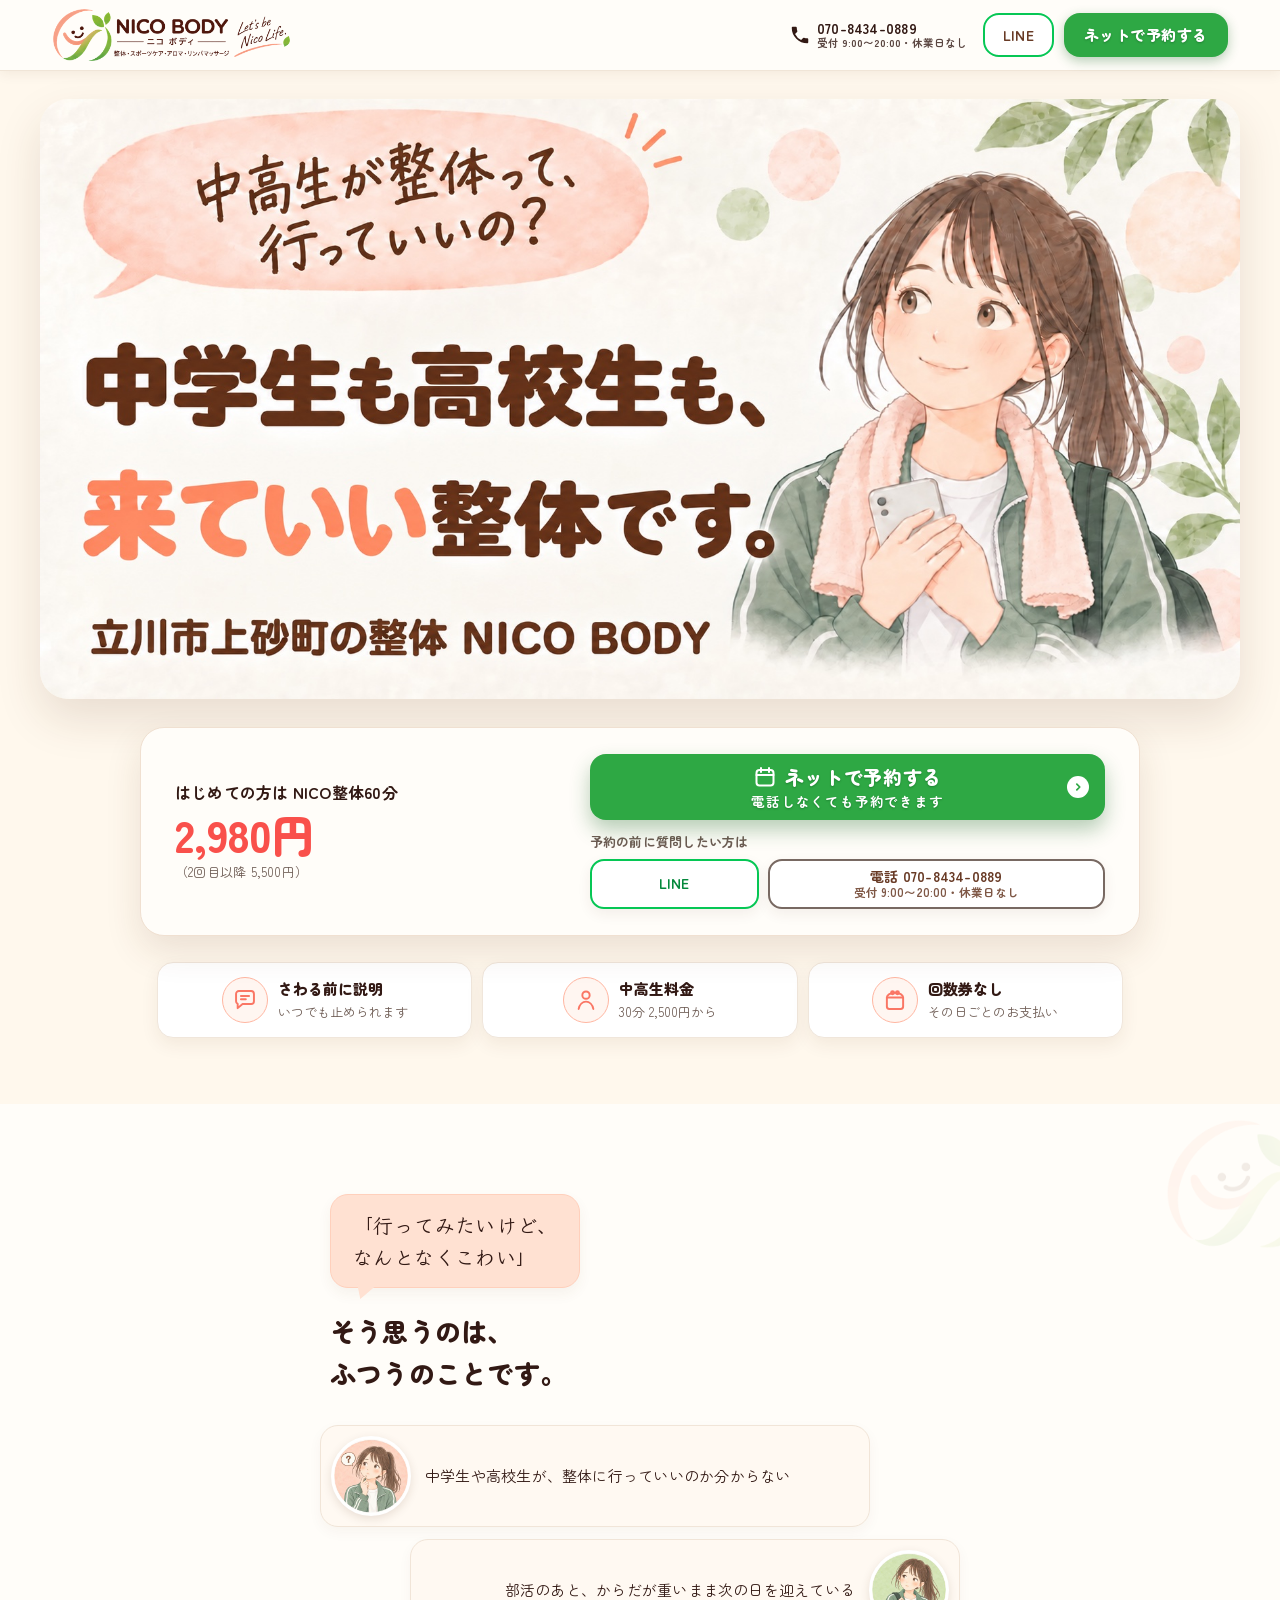
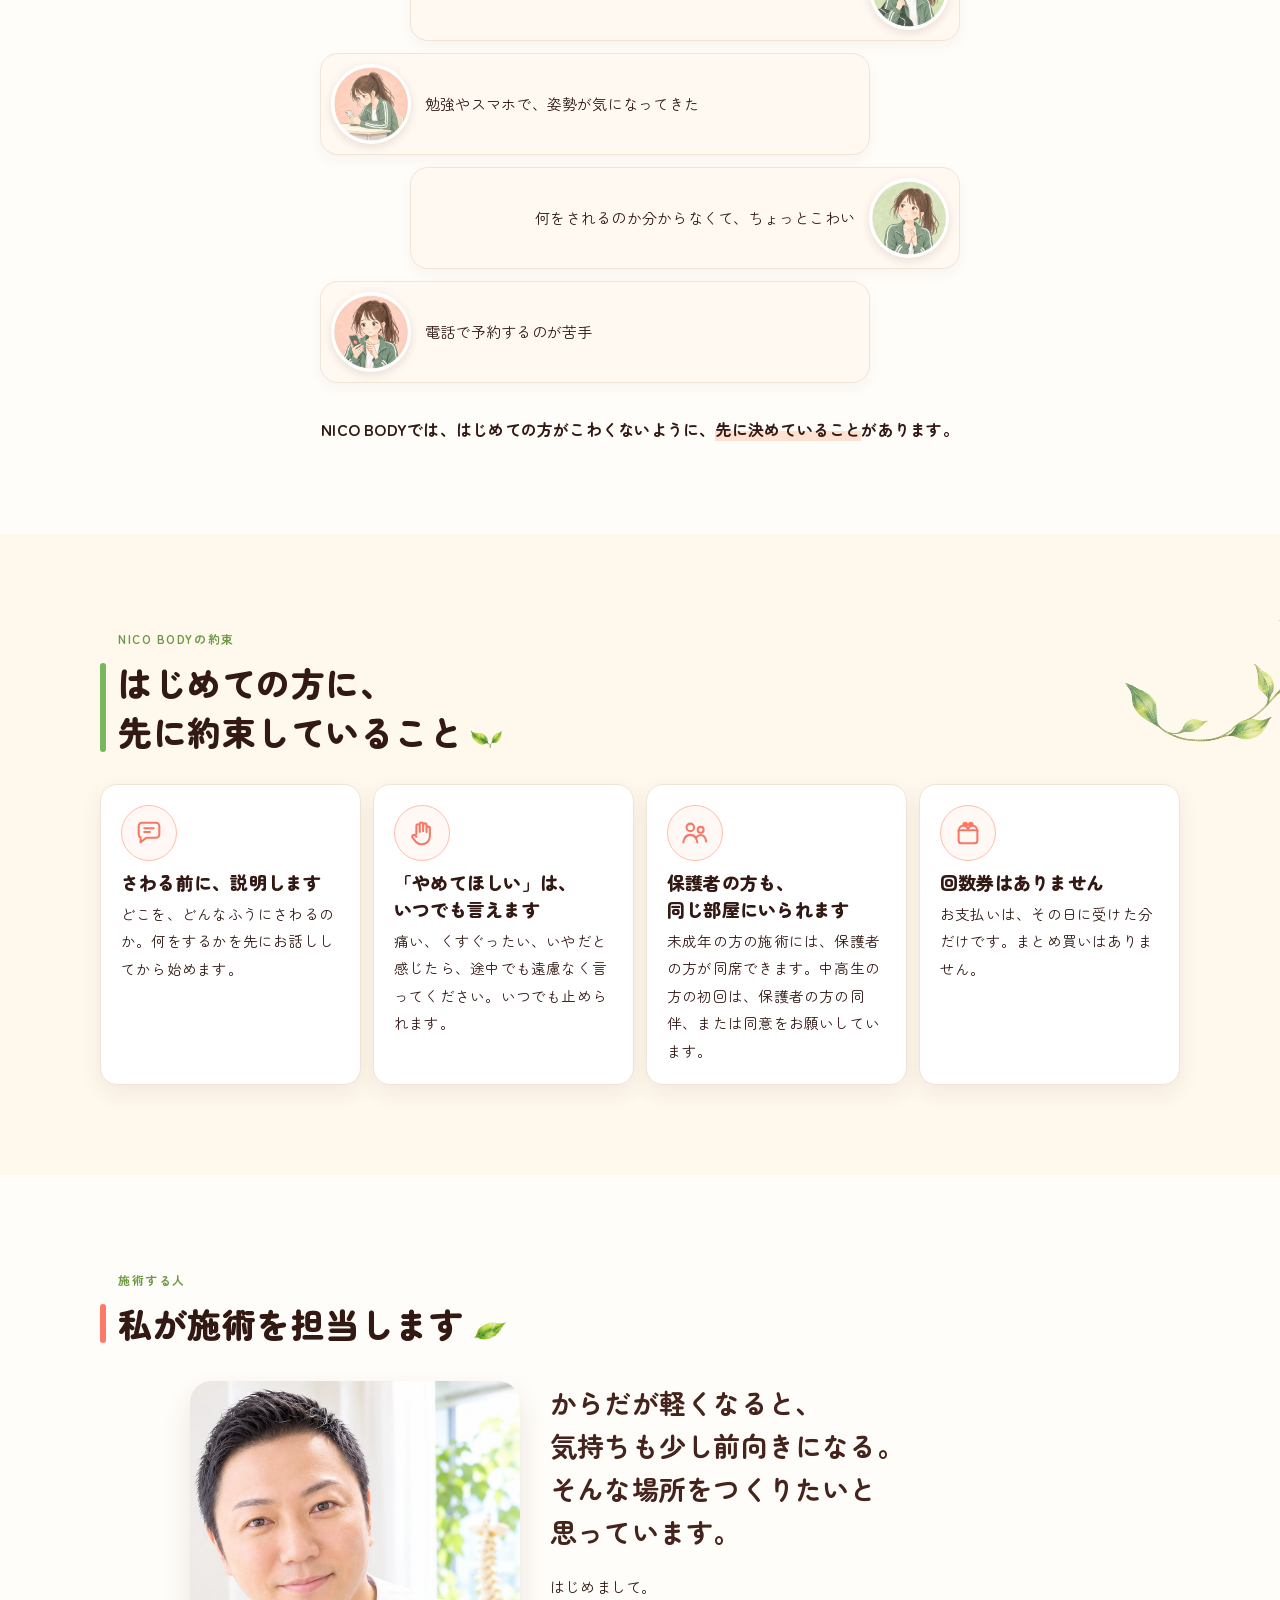
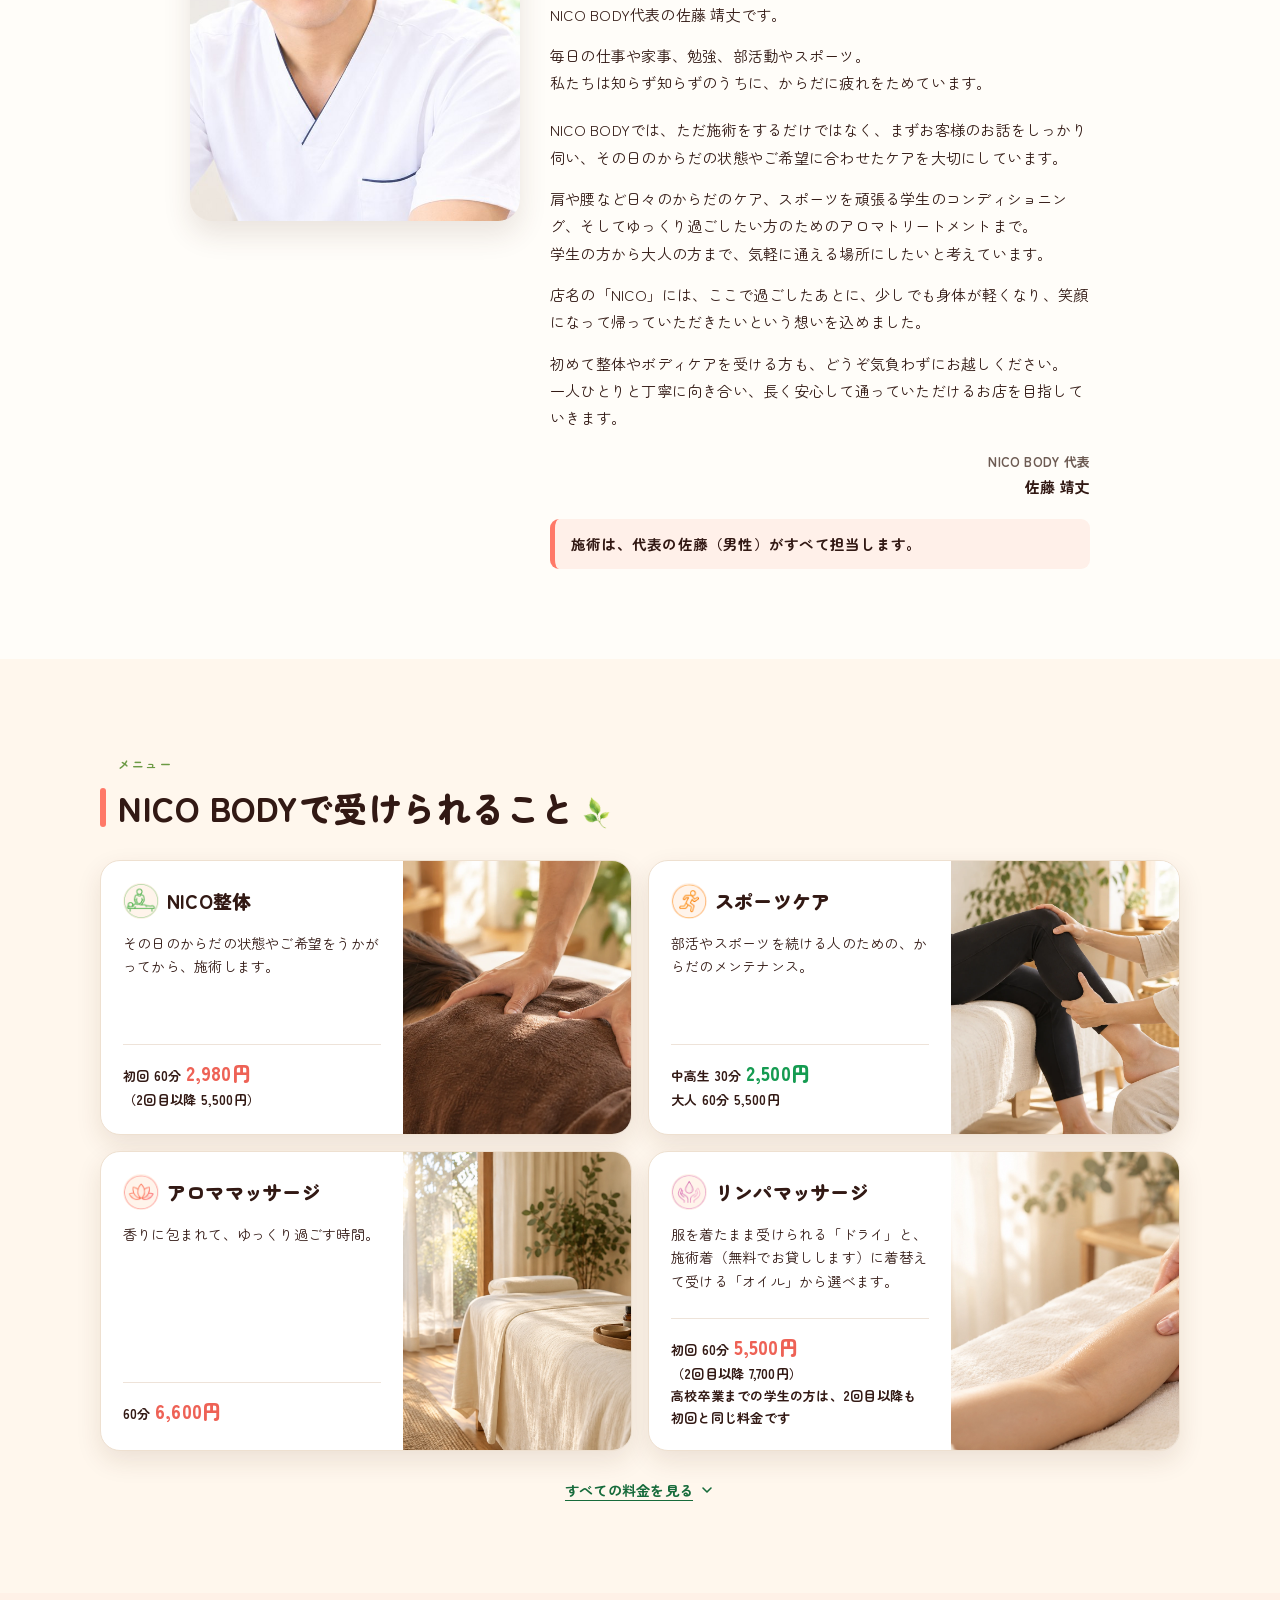
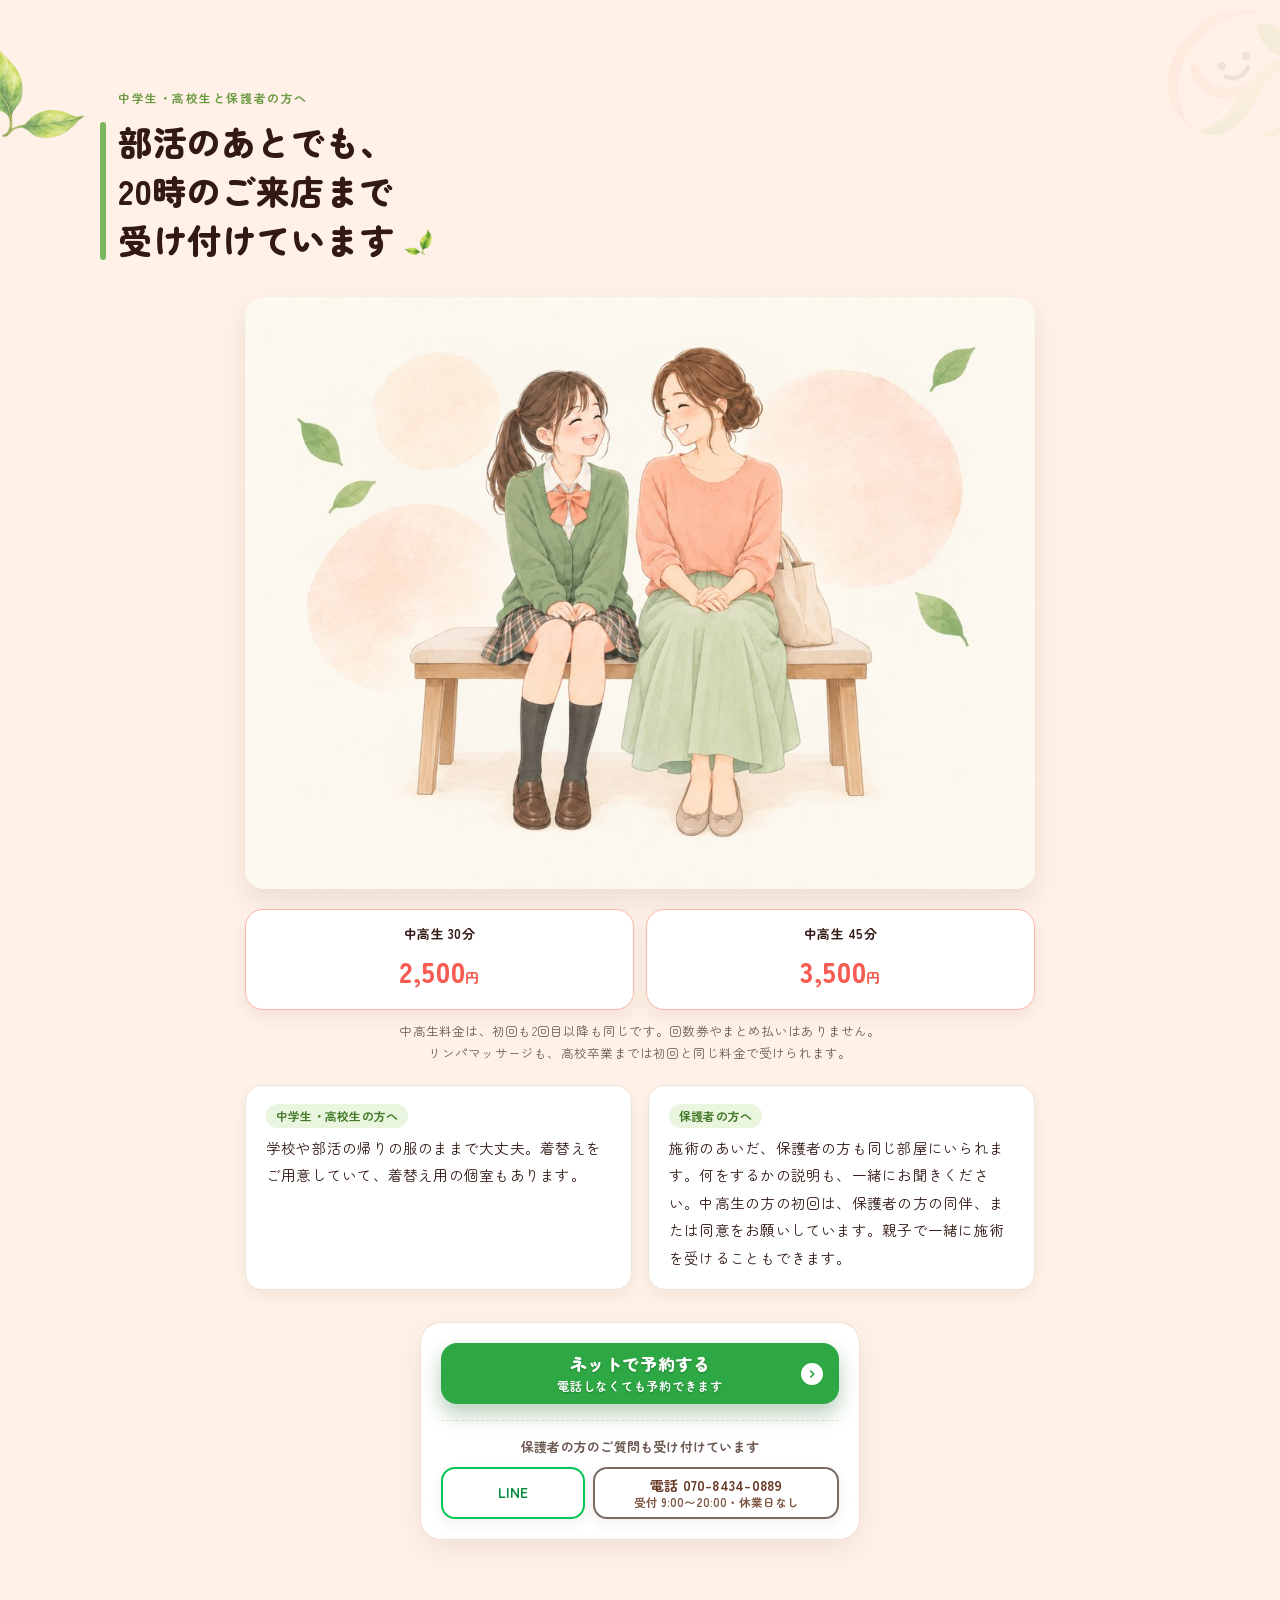
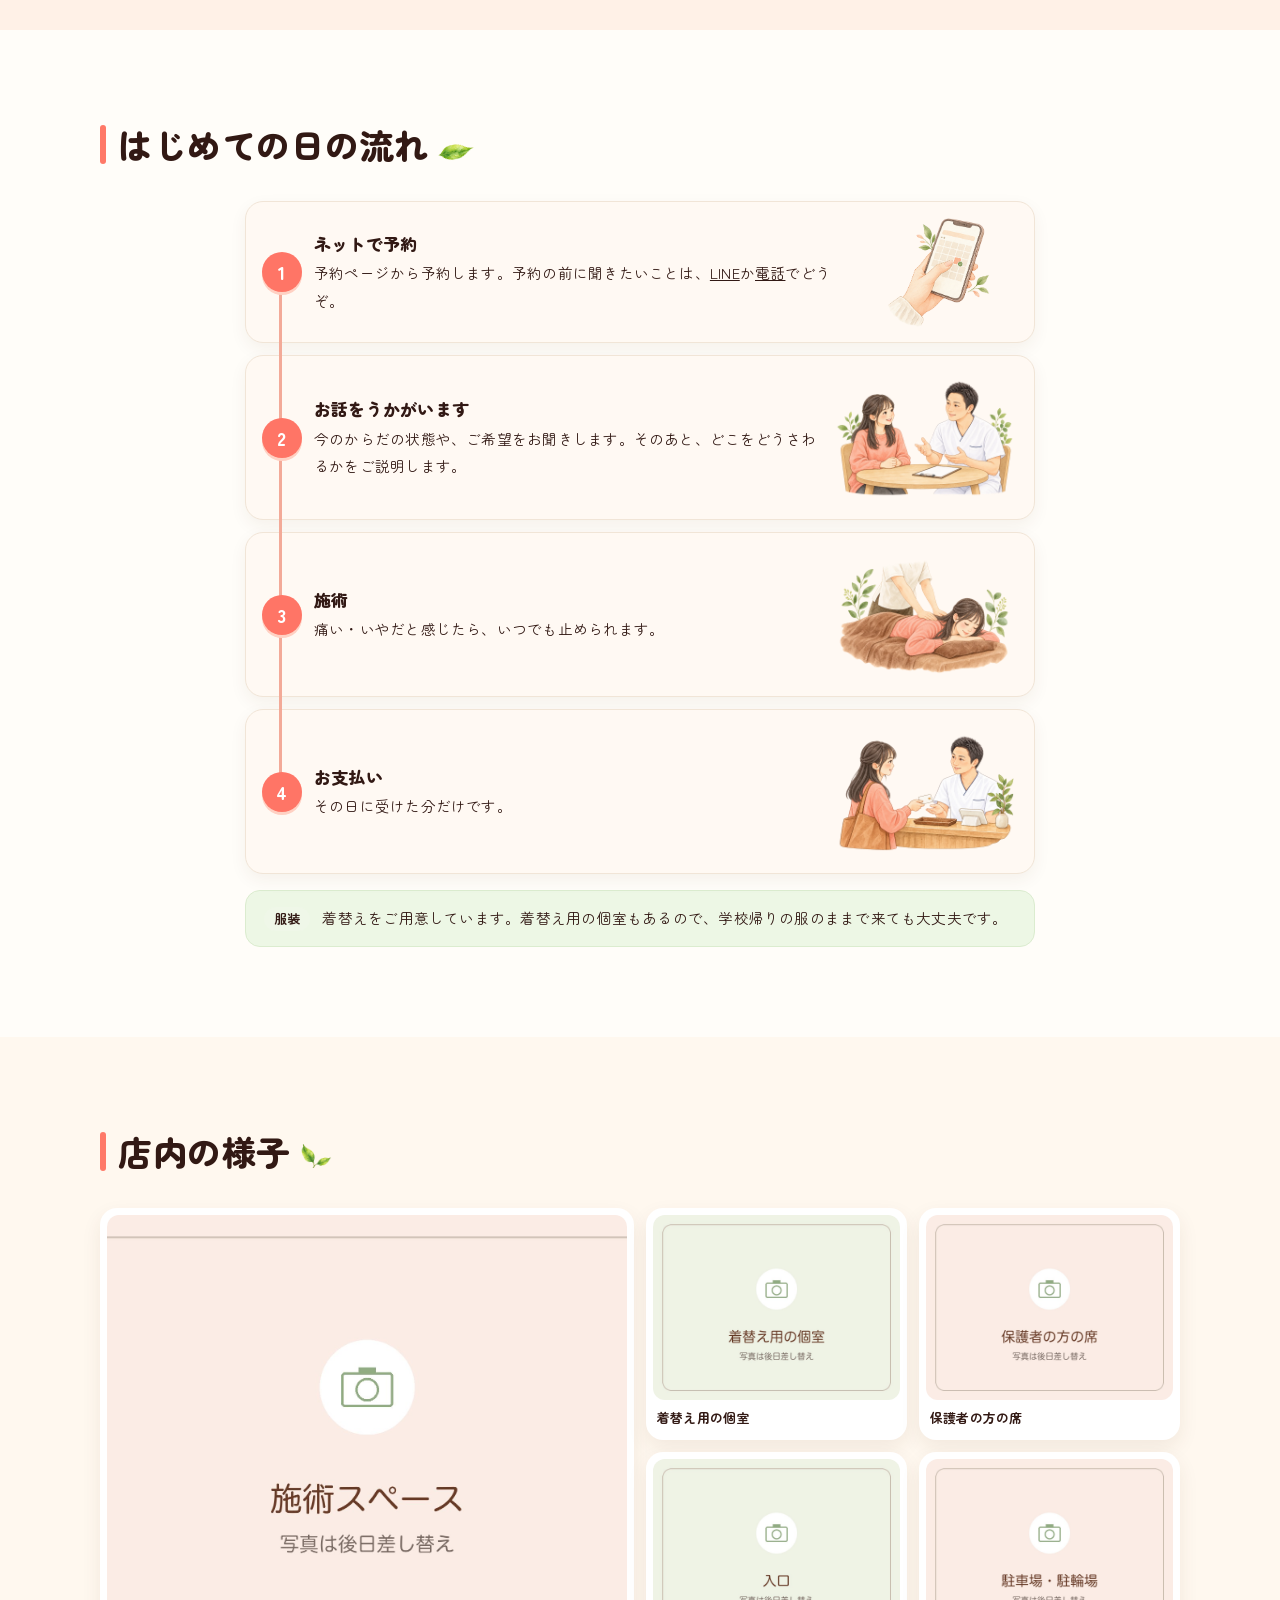
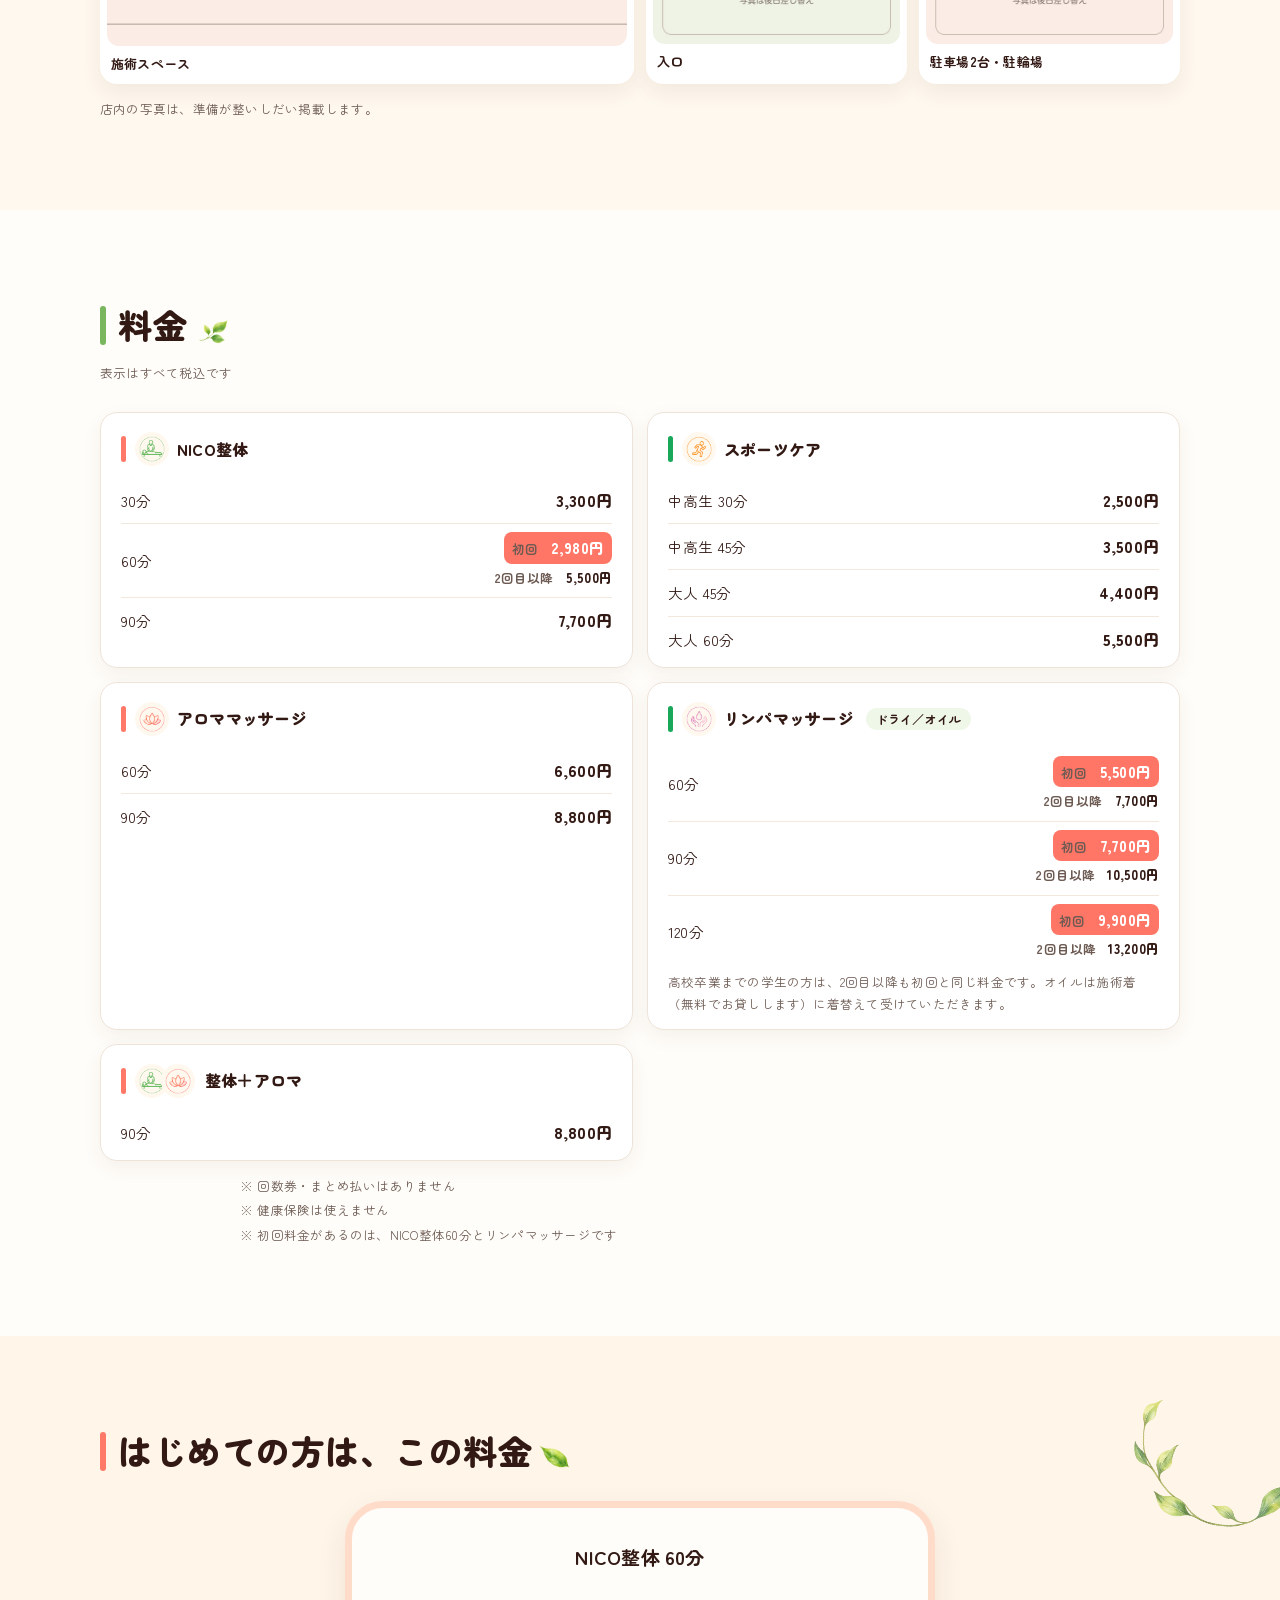
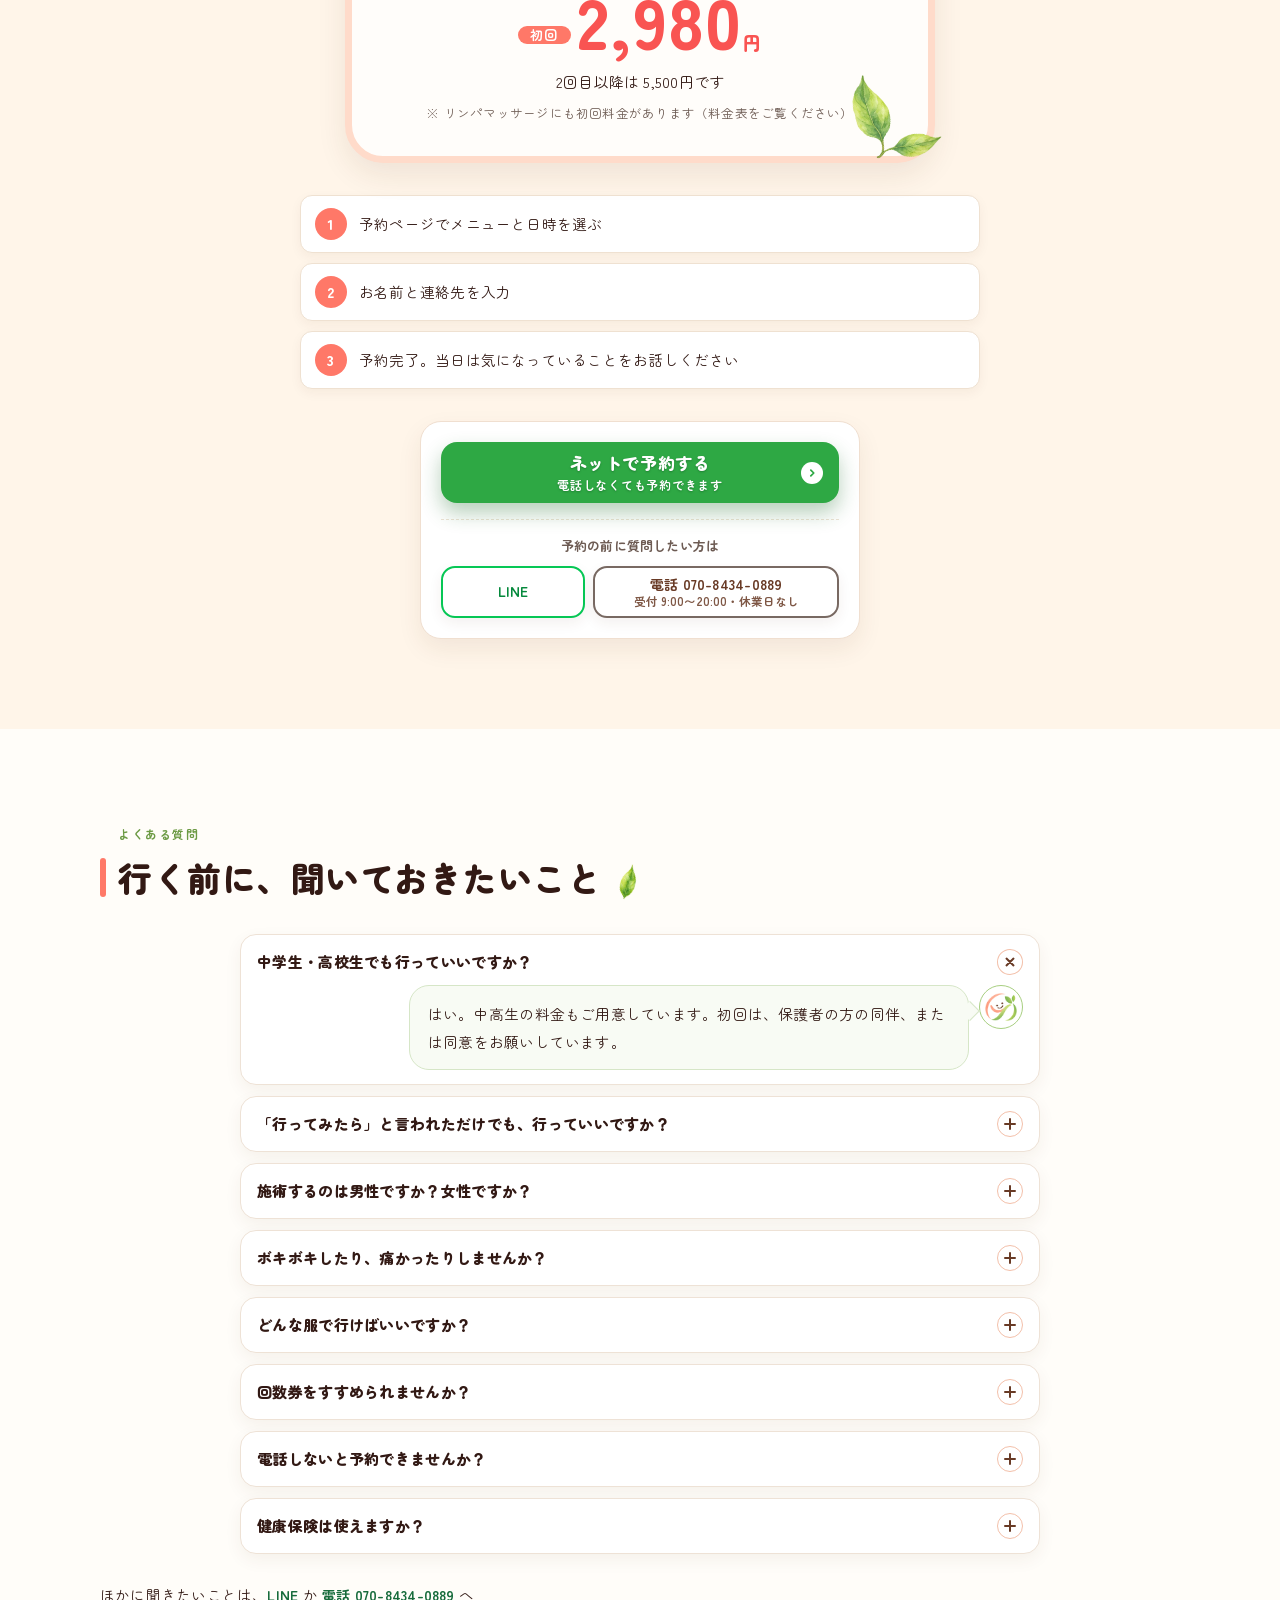
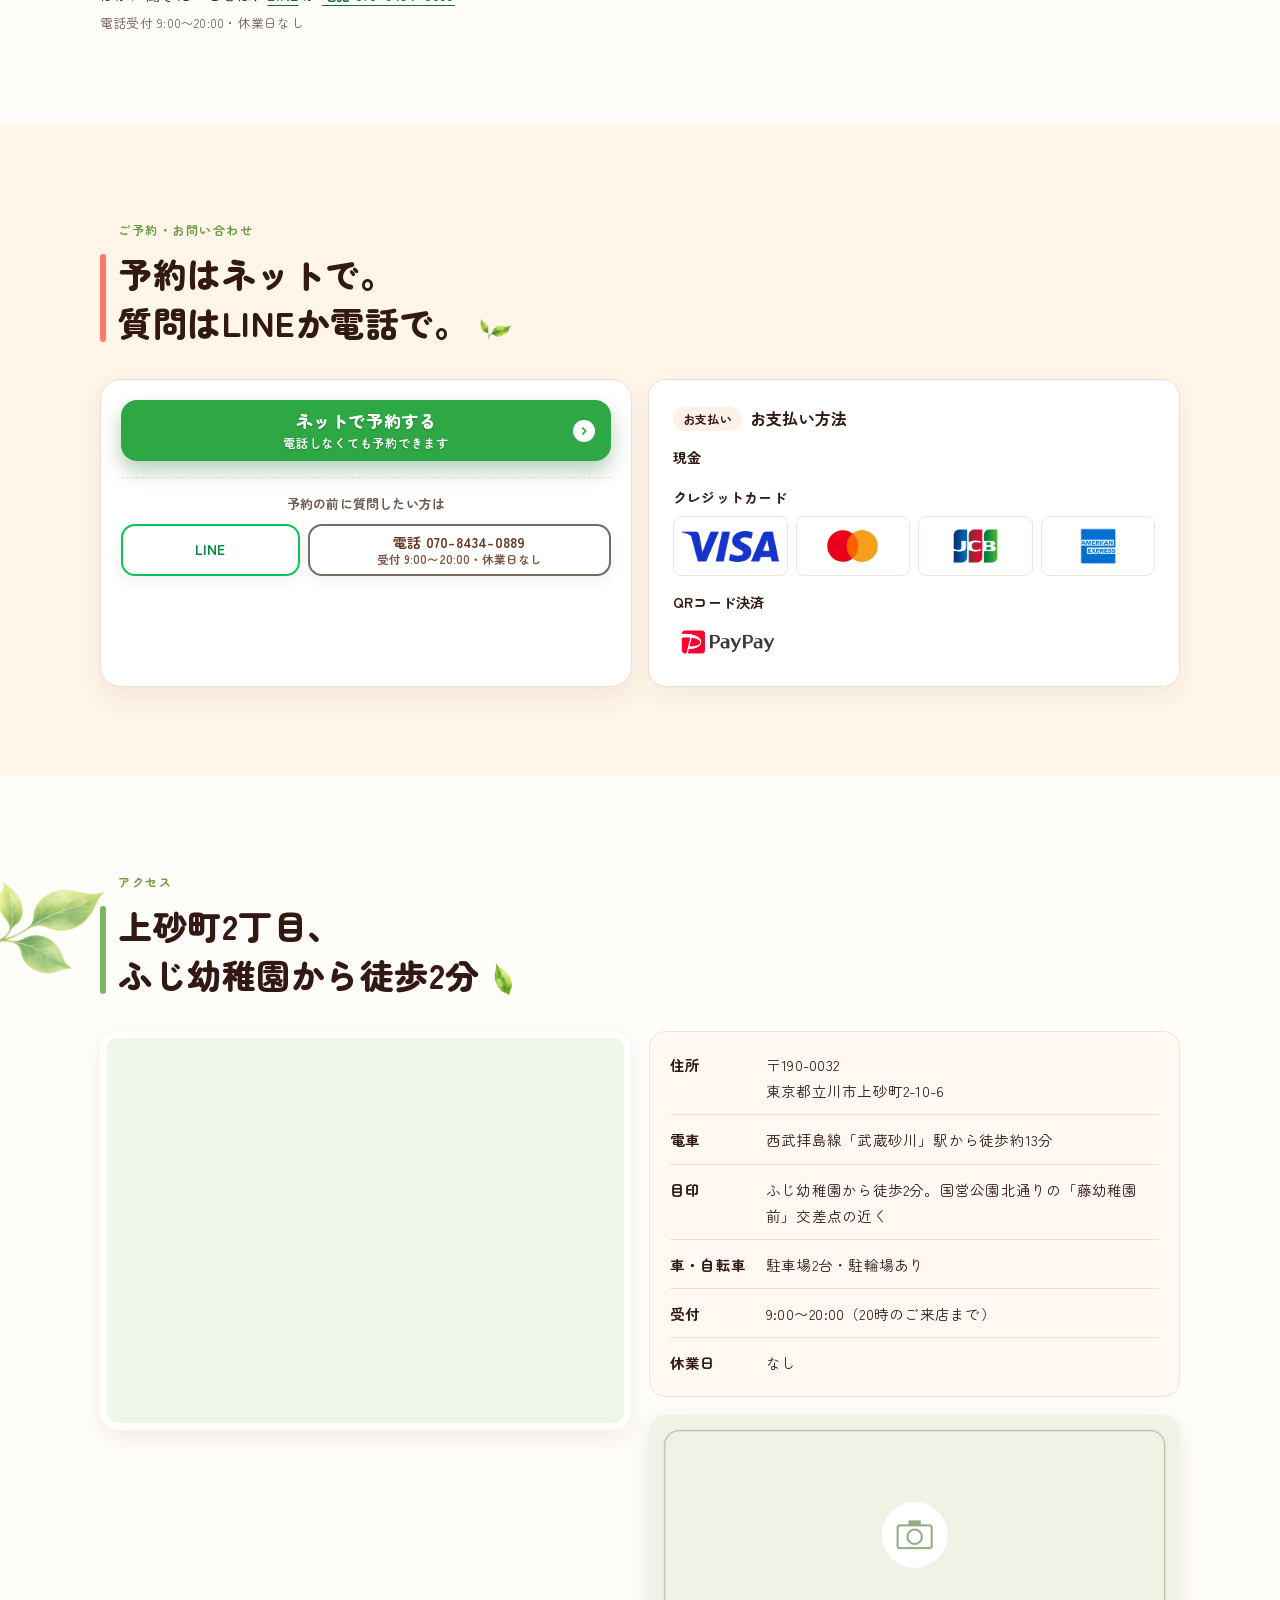
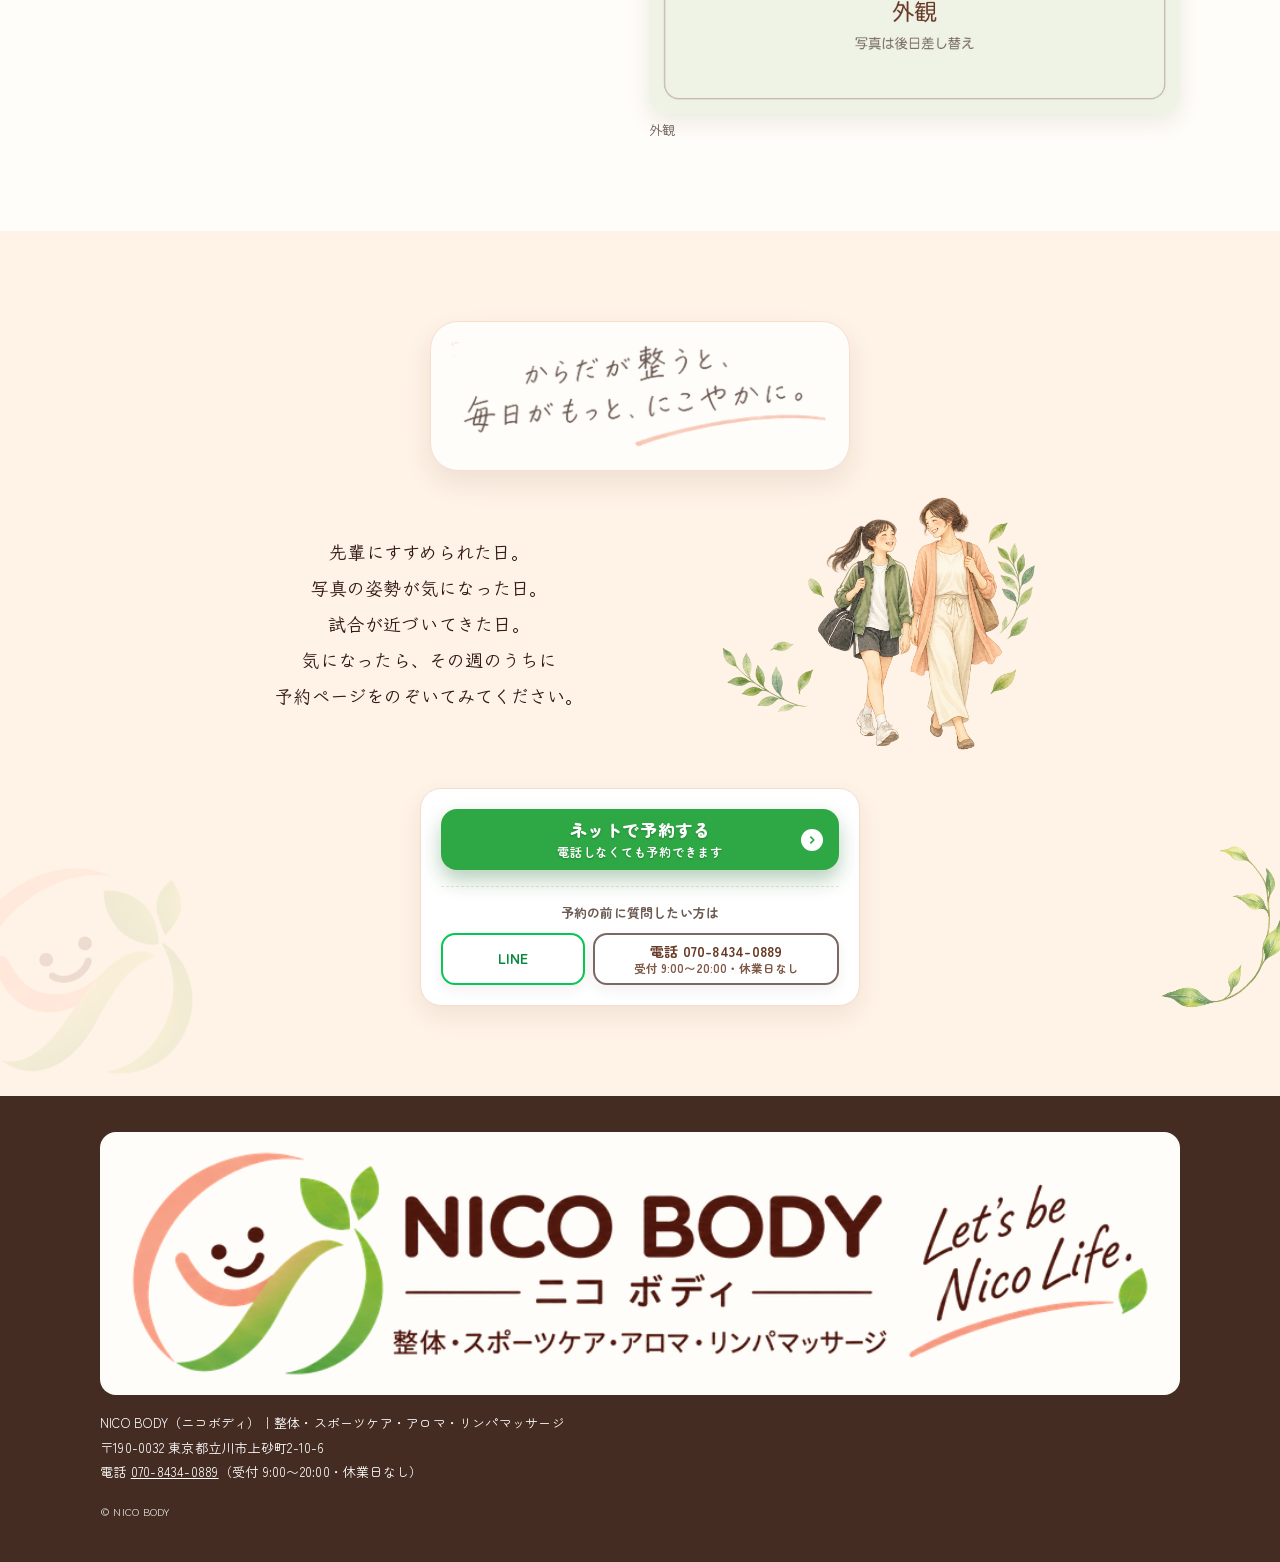
==== commit 457da4ea: "Align journey customer appearance across illustrations" ====
--- a/index.html
+++ b/index.html
@@ -645,8 +645,8 @@
     <ol class="steps">
       <li class="step"><span class="step__num">1</span><div class="step__body"><h3>ネットで予約</h3><p>予約ページから予約します。予約の前に聞きたいことは、<a href="https://lin.ee/SLoBf0S" target="_blank" rel="noopener">LINE</a>か<a href="tel:07084340889">電話</a>でどうぞ。</p></div><img class="step__img" src="images/07_流れ_予約.webp" alt="スマートフォンで予約するイラスト" loading="lazy"></li>
       <li class="step"><span class="step__num">2</span><div class="step__body"><h3>お話をうかがいます</h3><p>今のからだの状態や、ご希望をお聞きします。そのあと、どこをどうさわるかをご説明します。</p></div><img class="step__img" src="images/07_流れ_相談_男性スタッフ.webp" alt="男性スタッフが相談を聞くイラスト" loading="lazy"></li>
-      <li class="step"><span class="step__num">3</span><div class="step__body"><h3>施術</h3><p>痛い・いやだと感じたら、いつでも止められます。</p></div><img class="step__img" src="images/07_流れ_施術.webp" alt="顔を見せずに施術をするイラスト" loading="lazy"></li>
-      <li class="step"><span class="step__num">4</span><div class="step__body"><h3>お支払い</h3><p>その日に受けた分だけです。</p></div><img class="step__img" src="images/07_流れ_支払い_男性スタッフ_目線修正.webp" alt="男性スタッフがお客様を見て会計するイラスト" loading="lazy"></li>
+      <li class="step"><span class="step__num">3</span><div class="step__body"><h3>施術</h3><p>痛い・いやだと感じたら、いつでも止められます。</p></div><img class="step__img" src="images/07_流れ_施術_同じお客様.webp" alt="長い髪とコーラル色の服のお客様が施術を受けるイラスト" loading="lazy"></li>
+      <li class="step"><span class="step__num">4</span><div class="step__body"><h3>お支払い</h3><p>その日に受けた分だけです。</p></div><img class="step__img" src="images/07_流れ_支払い_同じお客様.webp" alt="同じお客様が男性スタッフにお支払いするイラスト" loading="lazy"></li>
     </ol>
     <p class="dress"><b>服装</b><span>着替えをご用意しています。着替え用の個室もあるので、学校帰りの服のままで来ても大丈夫です。</span></p>
   </div>
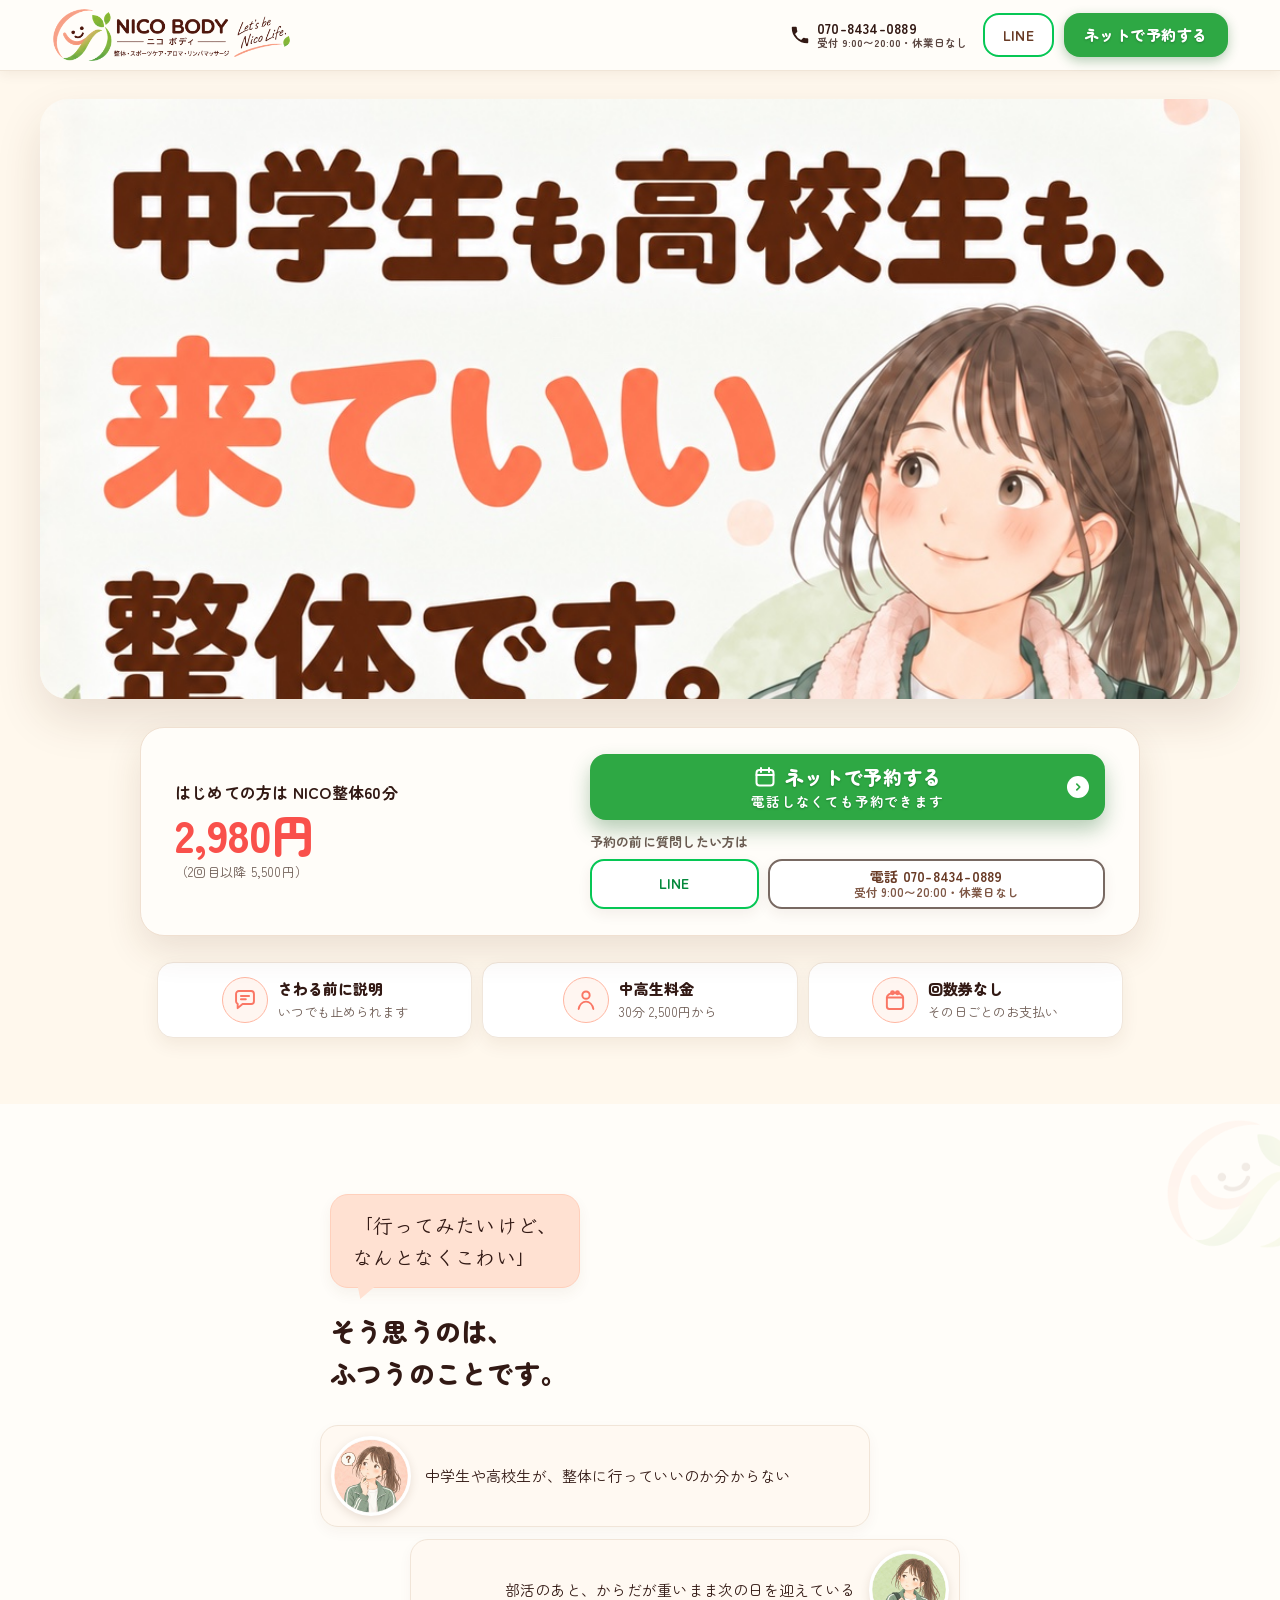
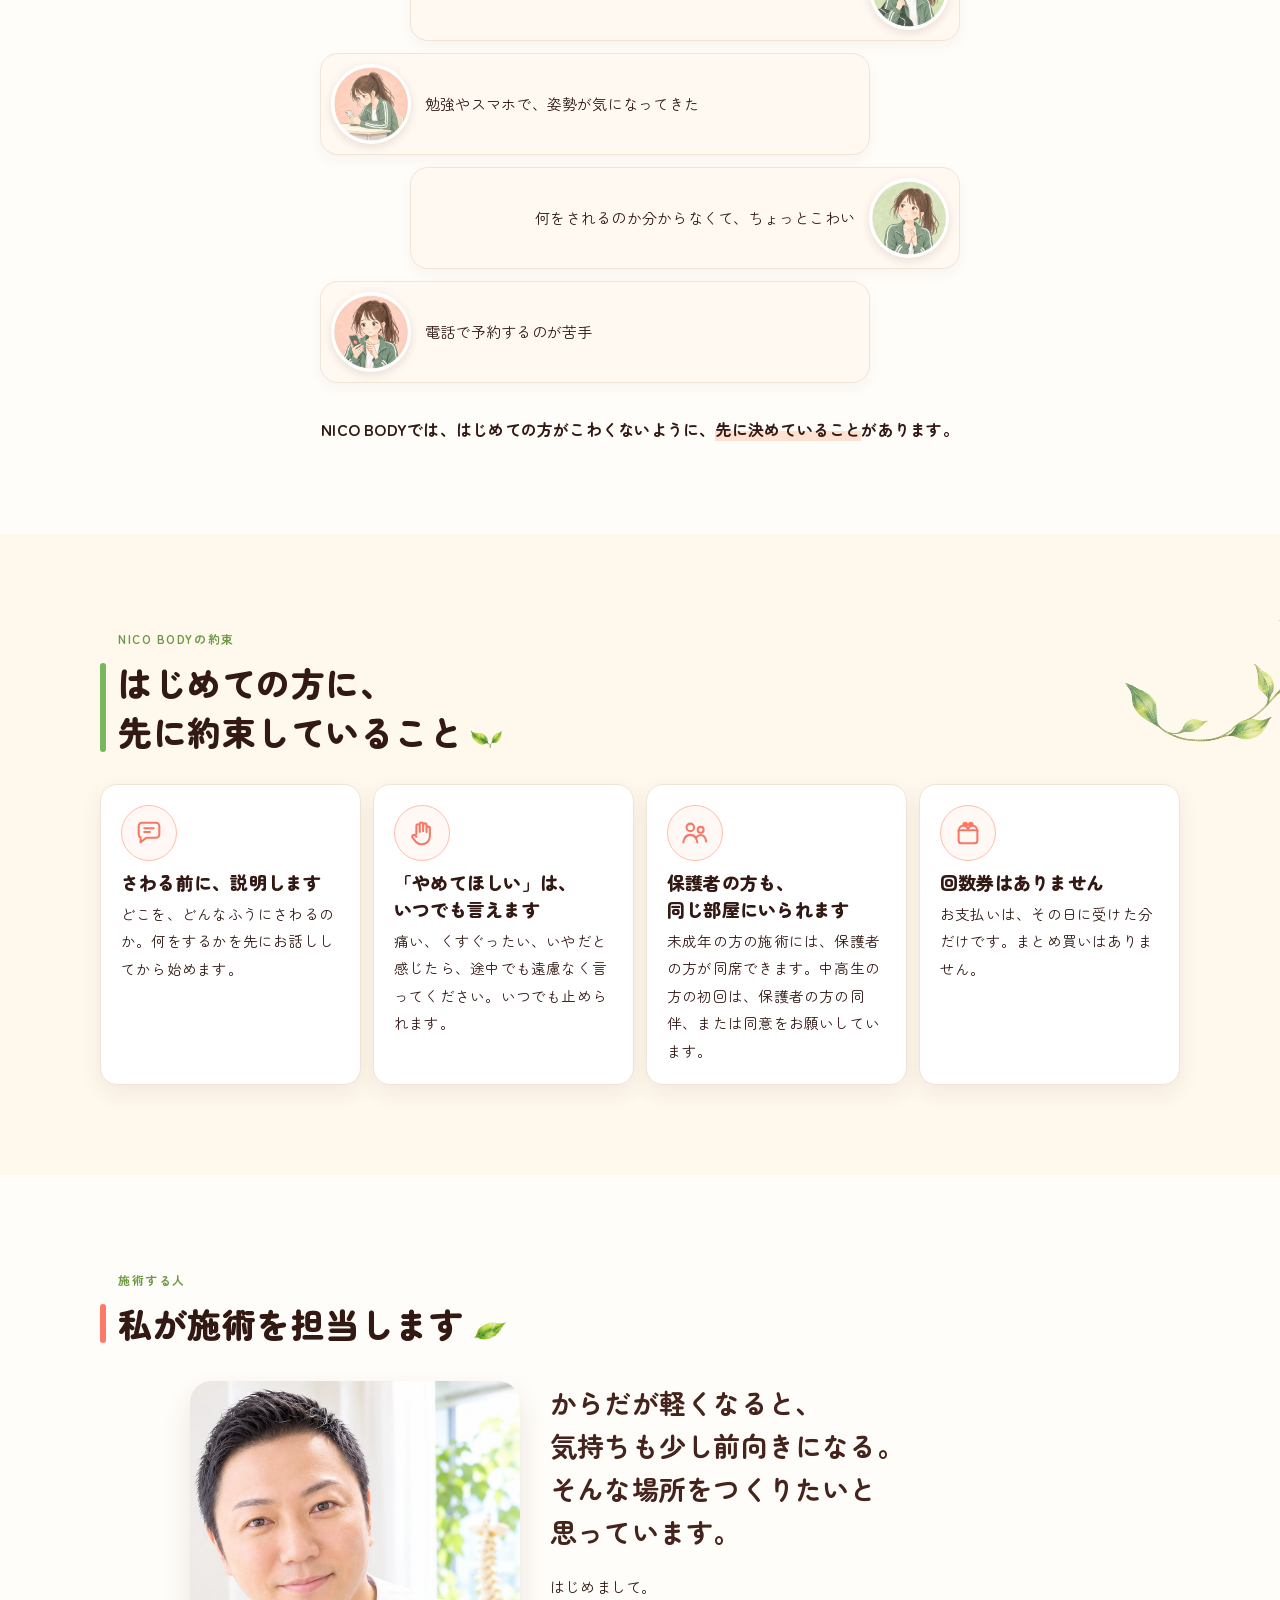
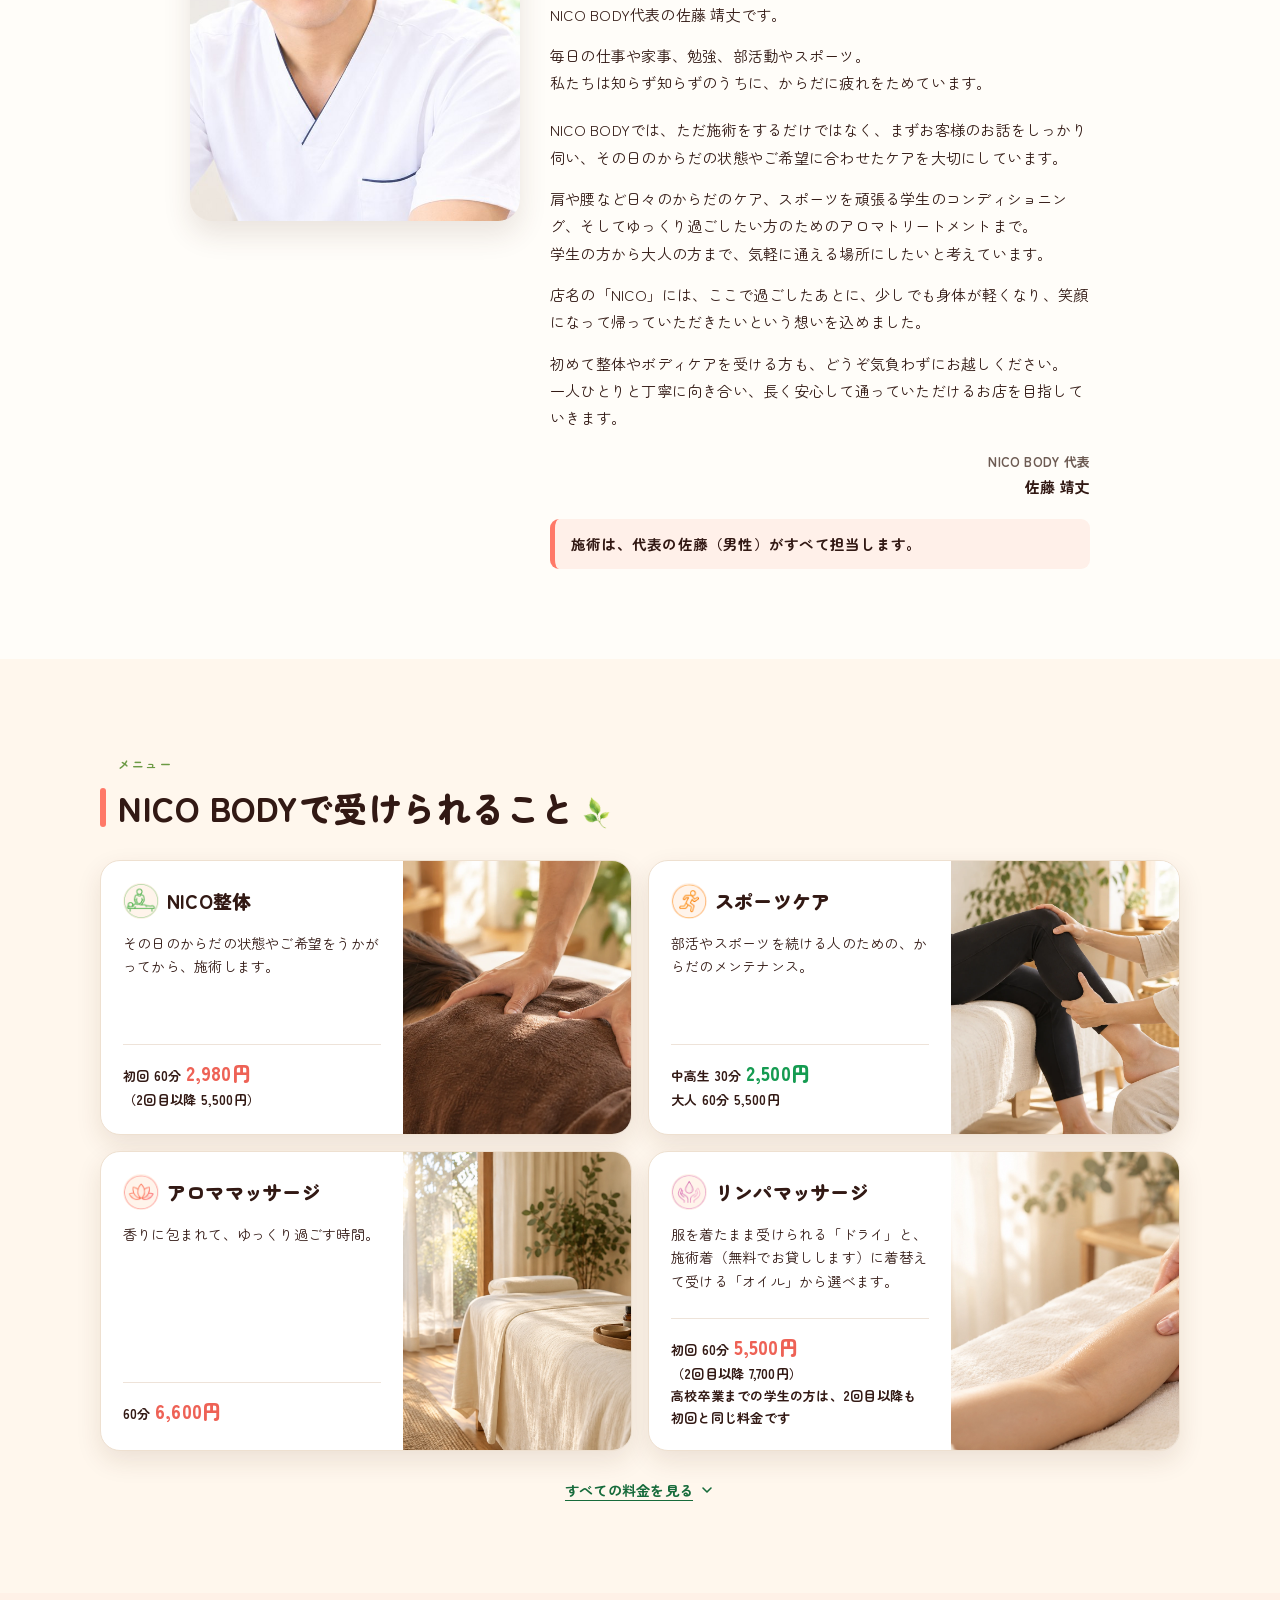
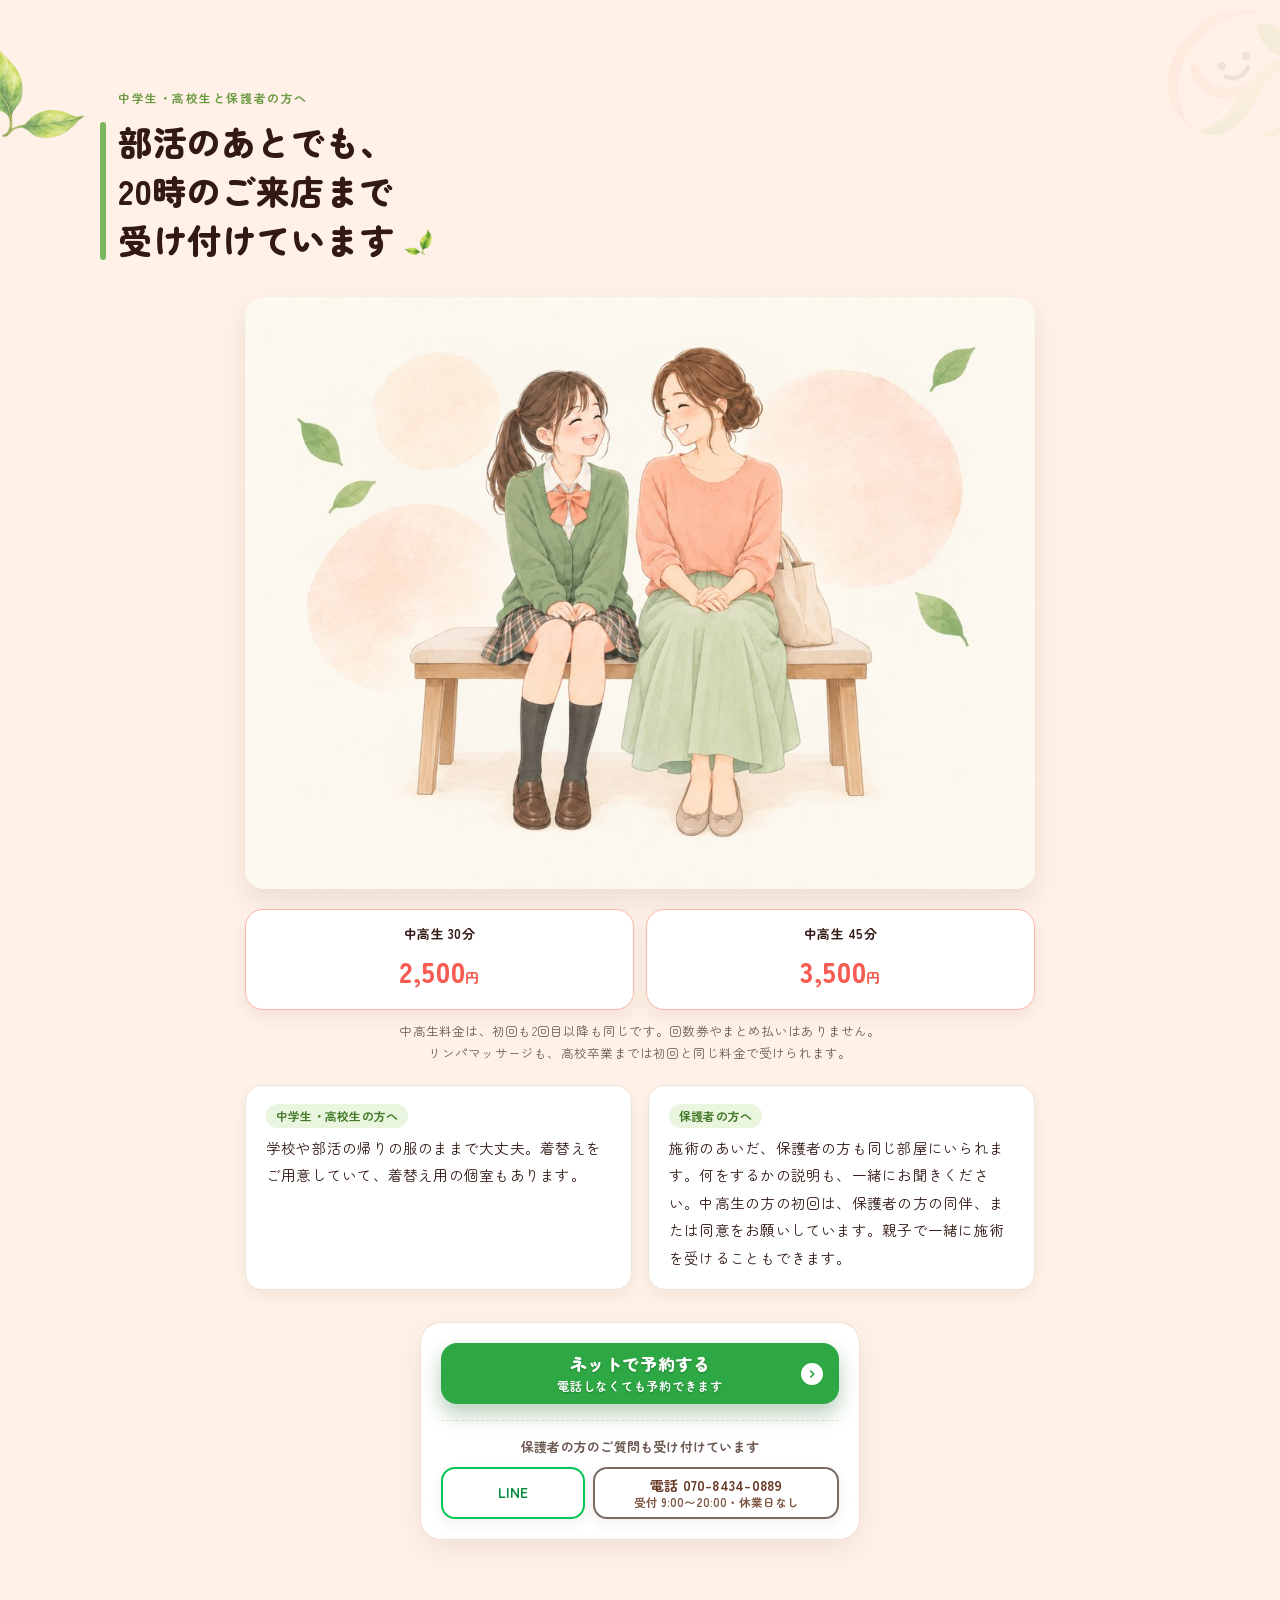
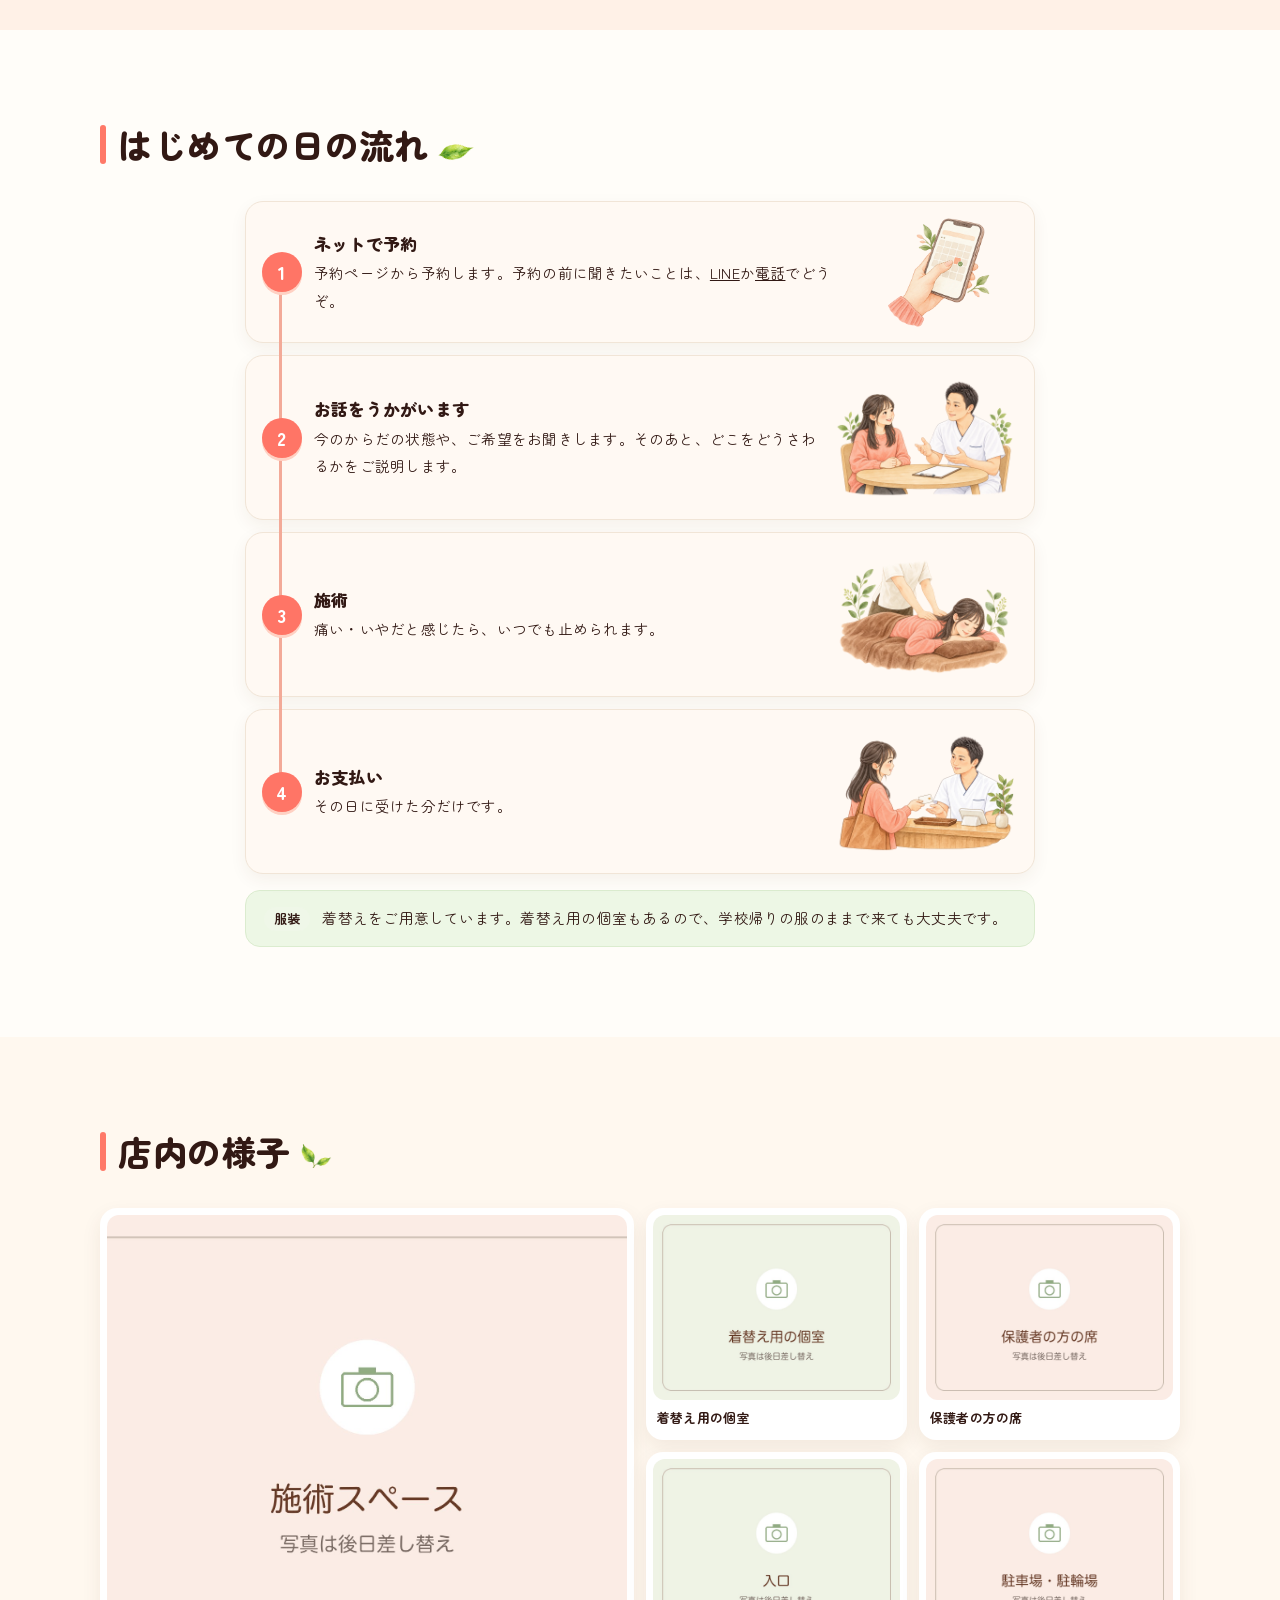
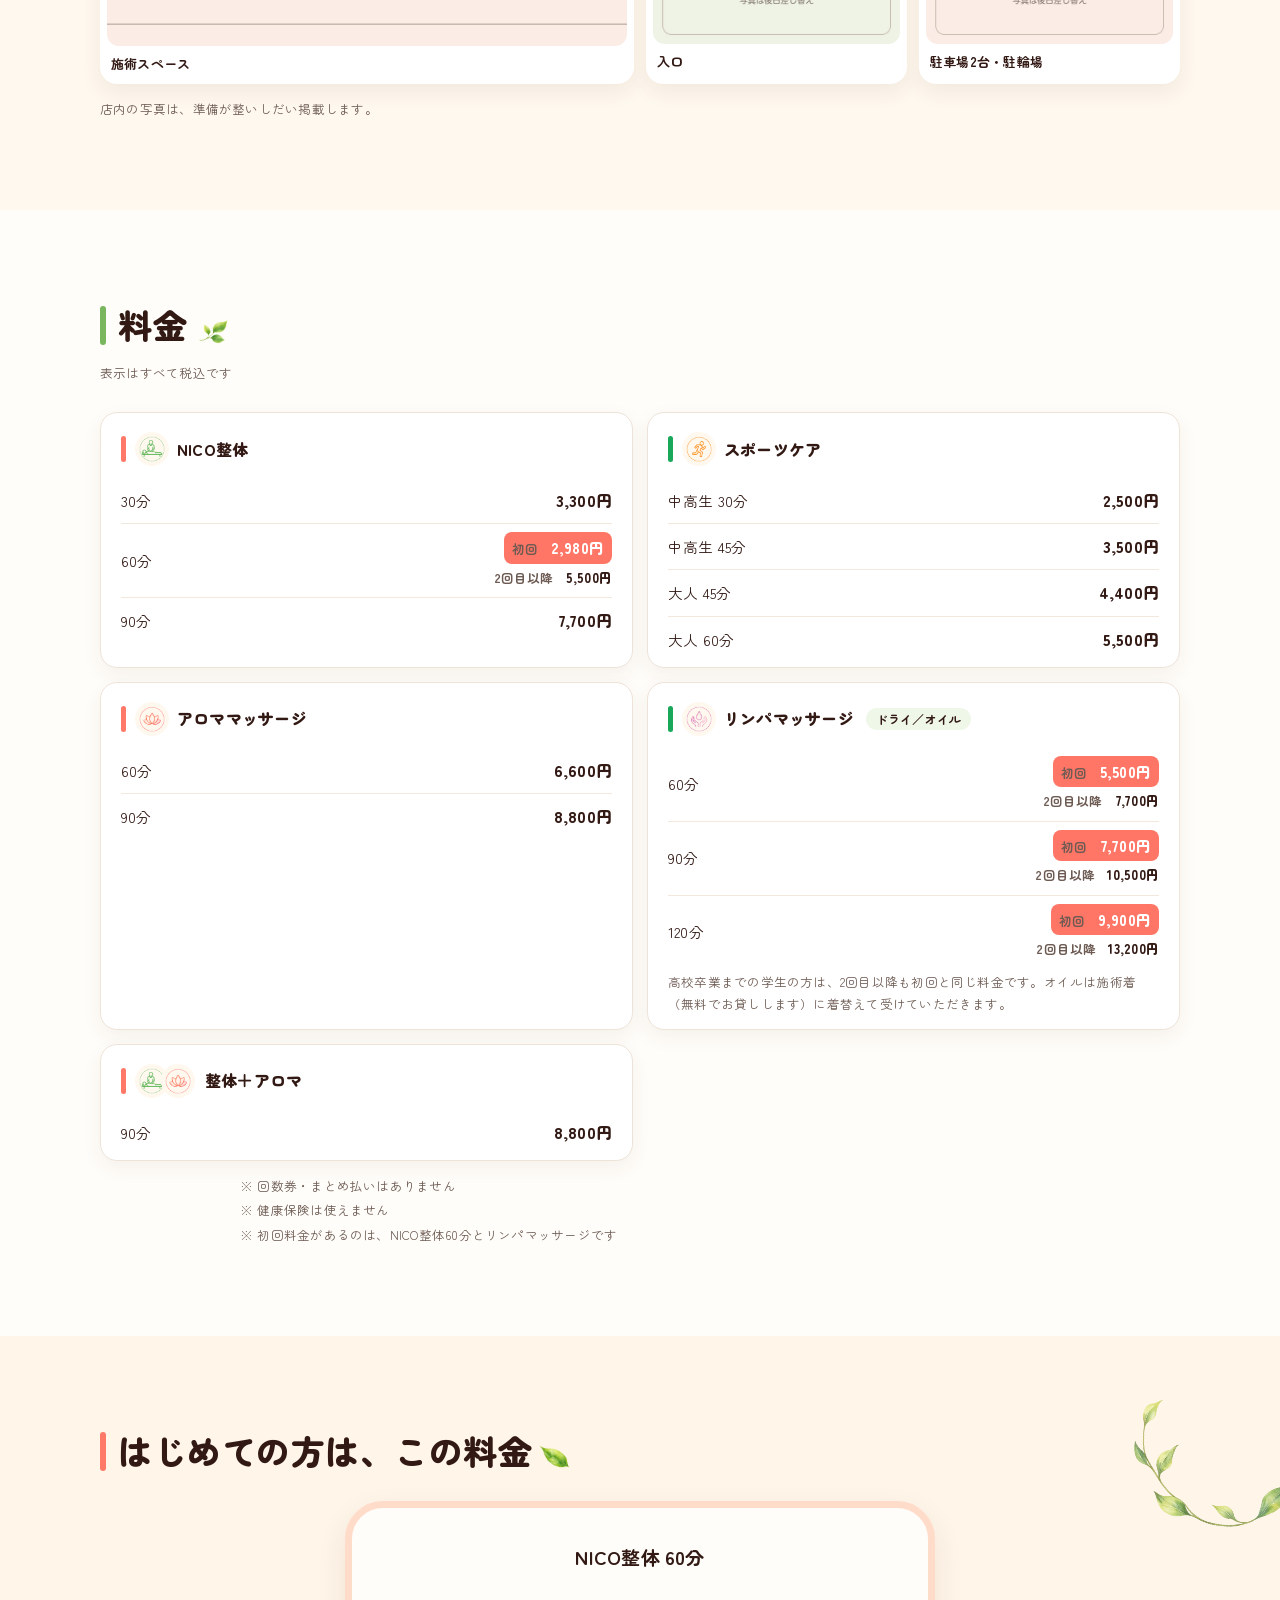
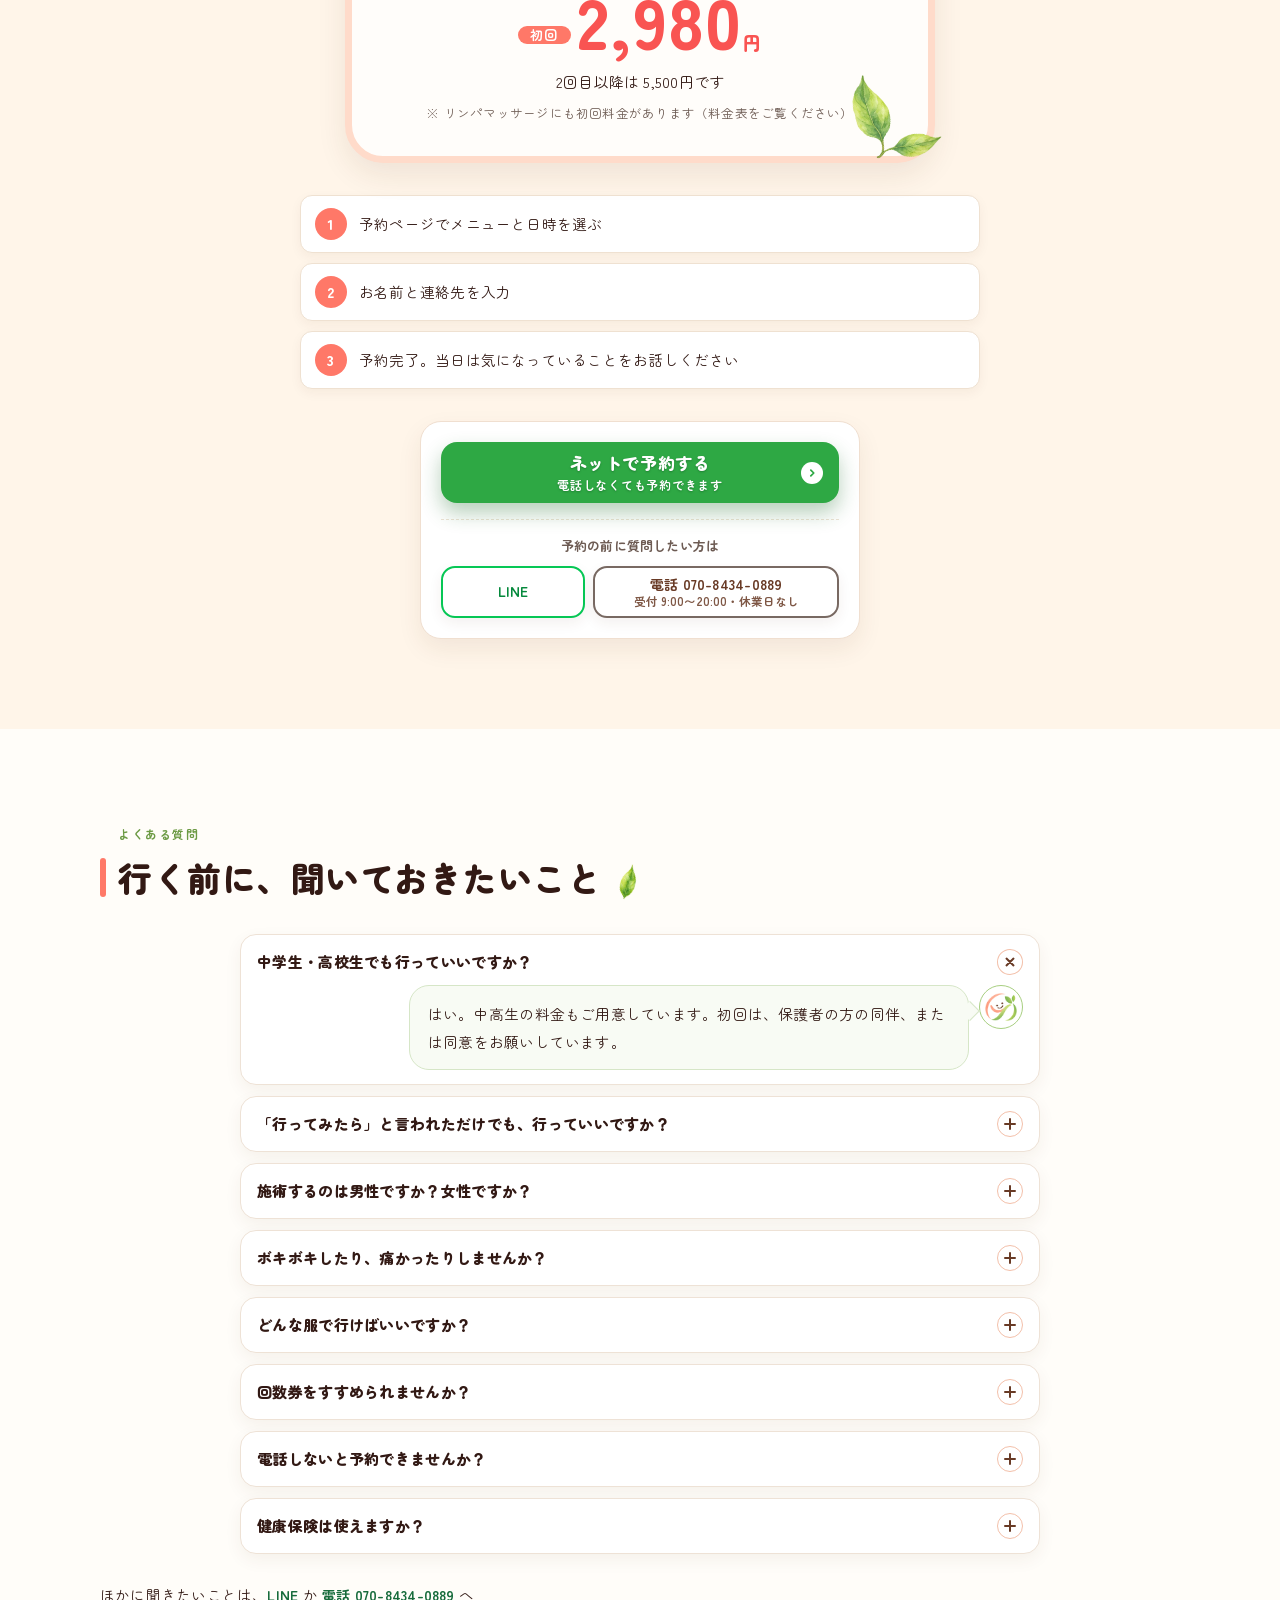
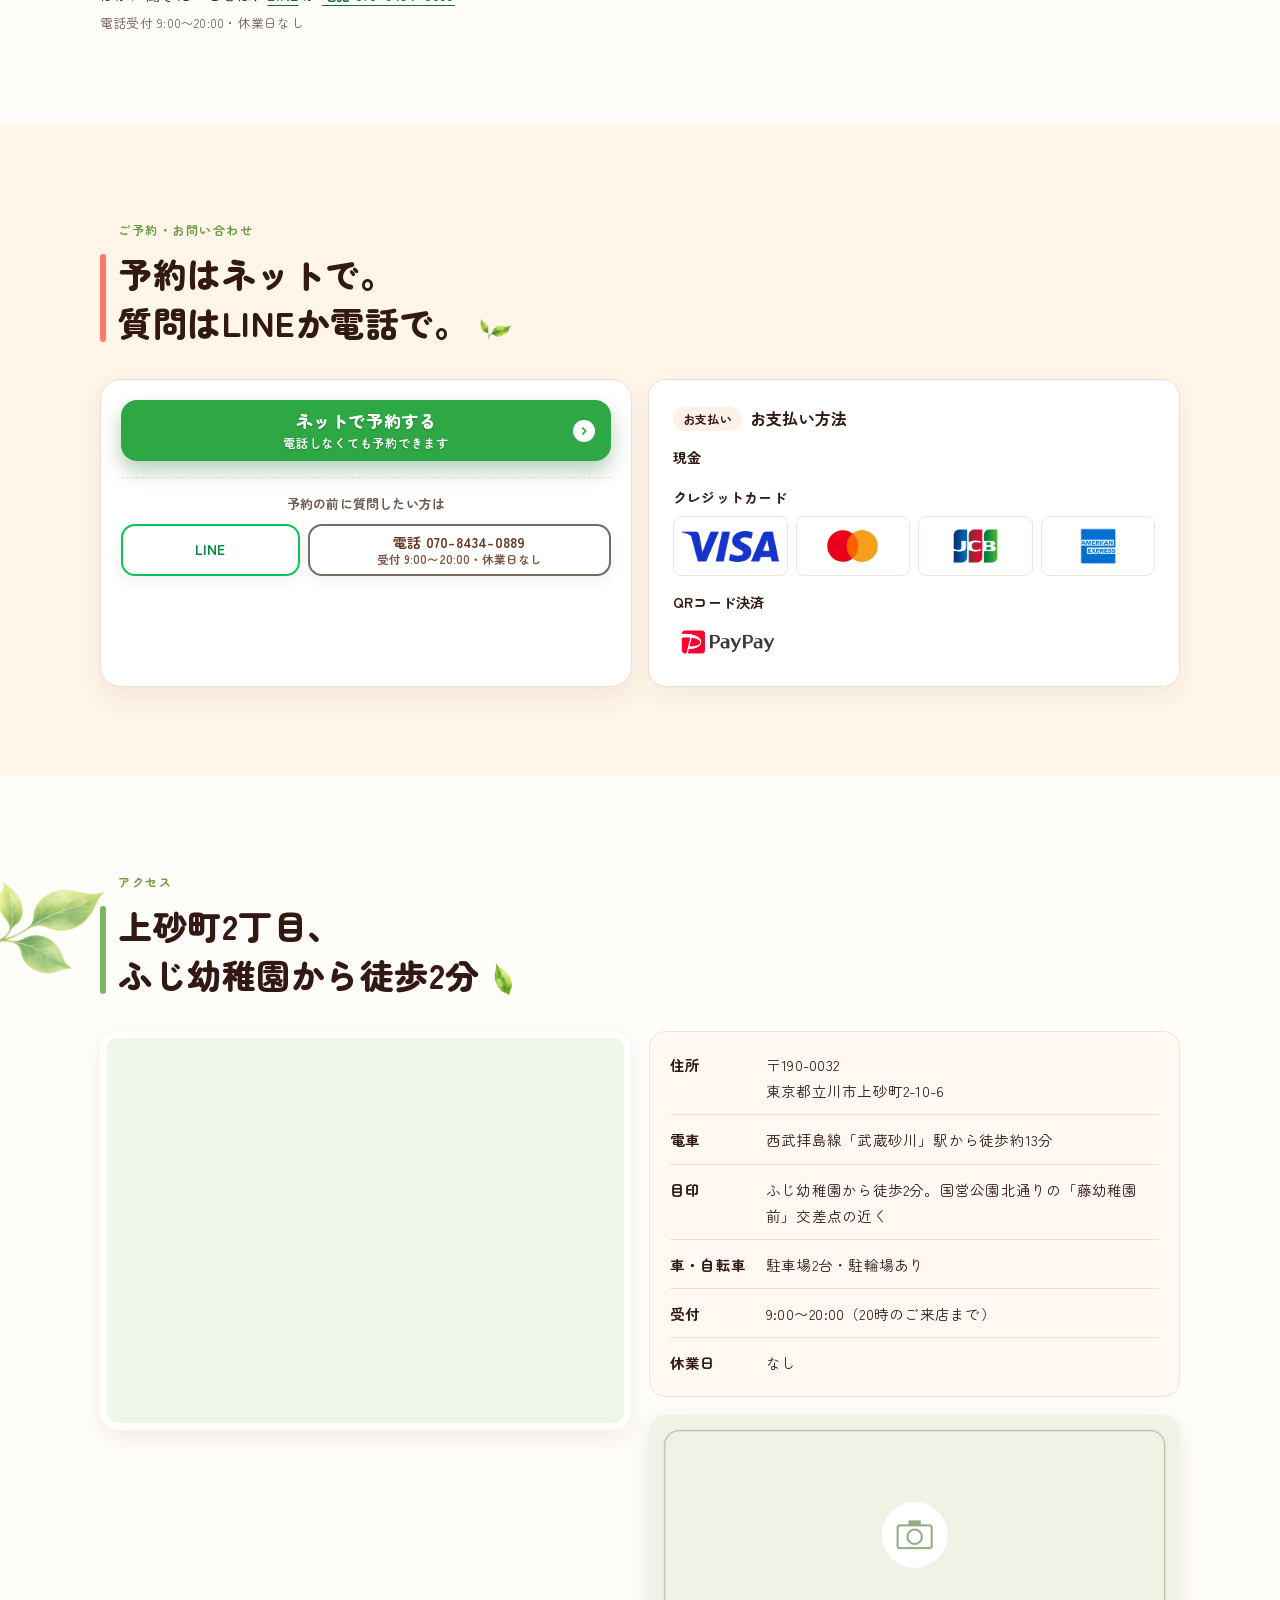
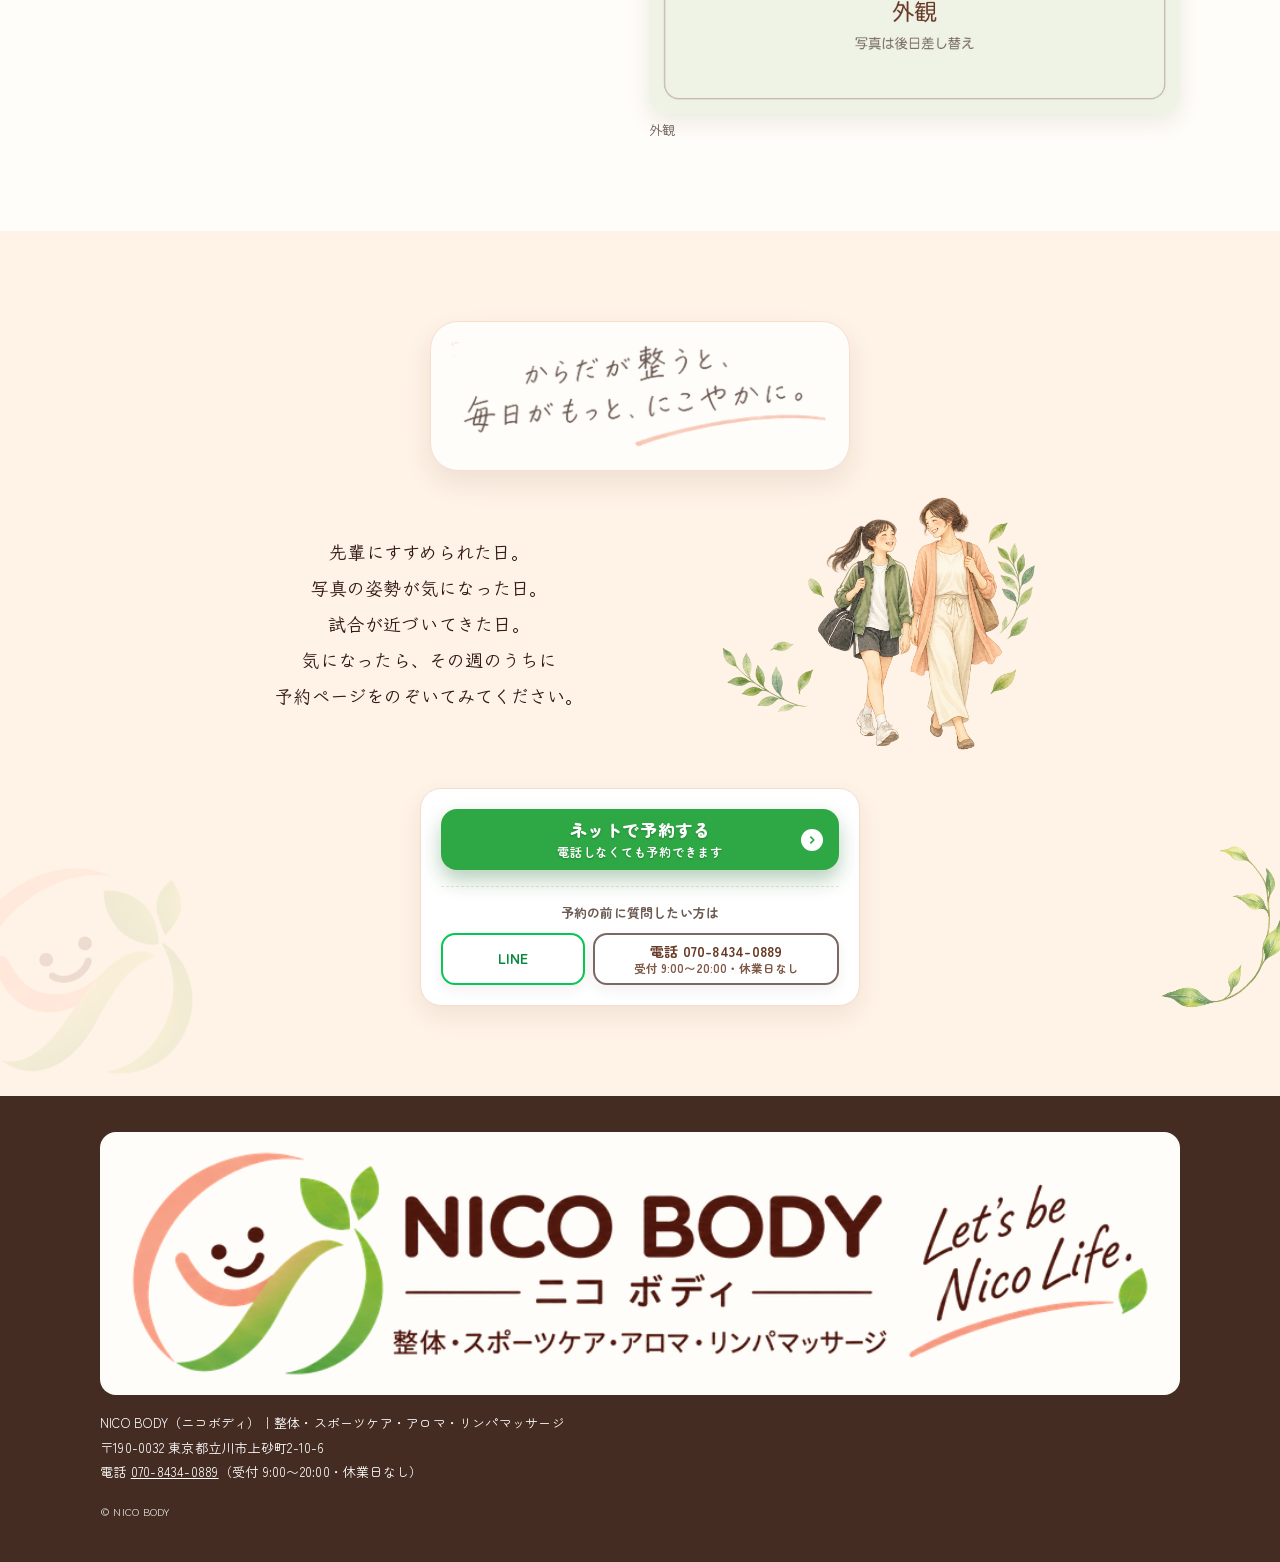
==== commit 2a67c209: "Match booking illustration sleeve to journey customer" ====
--- a/index.html
+++ b/index.html
@@ -643,7 +643,7 @@
       <h2 id="s07-title" class="h2">はじめての日の流れ</h2>
     </div>
     <ol class="steps">
-      <li class="step"><span class="step__num">1</span><div class="step__body"><h3>ネットで予約</h3><p>予約ページから予約します。予約の前に聞きたいことは、<a href="https://lin.ee/SLoBf0S" target="_blank" rel="noopener">LINE</a>か<a href="tel:07084340889">電話</a>でどうぞ。</p></div><img class="step__img" src="images/07_流れ_予約.webp" alt="スマートフォンで予約するイラスト" loading="lazy"></li>
+      <li class="step"><span class="step__num">1</span><div class="step__body"><h3>ネットで予約</h3><p>予約ページから予約します。予約の前に聞きたいことは、<a href="https://lin.ee/SLoBf0S" target="_blank" rel="noopener">LINE</a>か<a href="tel:07084340889">電話</a>でどうぞ。</p></div><img class="step__img" src="images/07_流れ_予約_同じお客様.webp" alt="コーラル色の袖のお客様がスマートフォンで予約するイラスト" loading="lazy"></li>
       <li class="step"><span class="step__num">2</span><div class="step__body"><h3>お話をうかがいます</h3><p>今のからだの状態や、ご希望をお聞きします。そのあと、どこをどうさわるかをご説明します。</p></div><img class="step__img" src="images/07_流れ_相談_男性スタッフ.webp" alt="男性スタッフが相談を聞くイラスト" loading="lazy"></li>
       <li class="step"><span class="step__num">3</span><div class="step__body"><h3>施術</h3><p>痛い・いやだと感じたら、いつでも止められます。</p></div><img class="step__img" src="images/07_流れ_施術_同じお客様.webp" alt="長い髪とコーラル色の服のお客様が施術を受けるイラスト" loading="lazy"></li>
       <li class="step"><span class="step__num">4</span><div class="step__body"><h3>お支払い</h3><p>その日に受けた分だけです。</p></div><img class="step__img" src="images/07_流れ_支払い_同じお客様.webp" alt="同じお客様が男性スタッフにお支払いするイラスト" loading="lazy"></li>
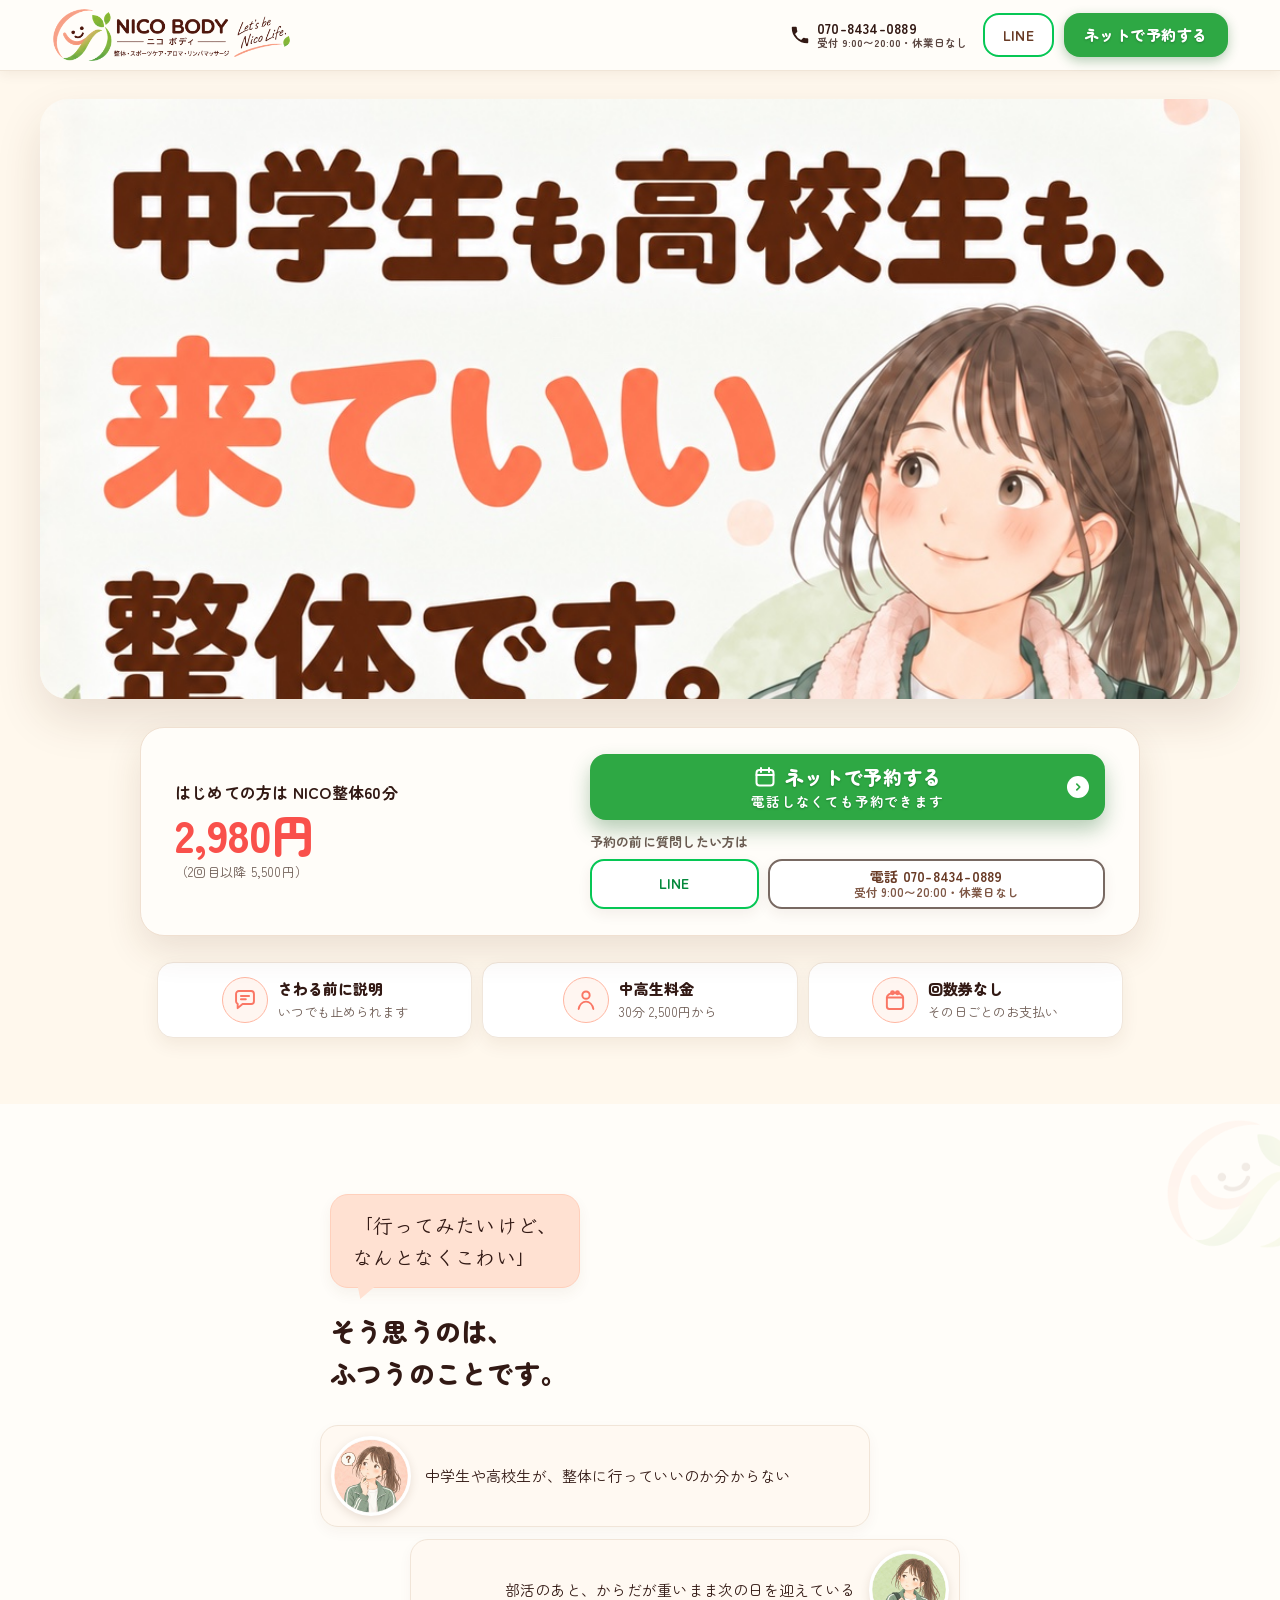
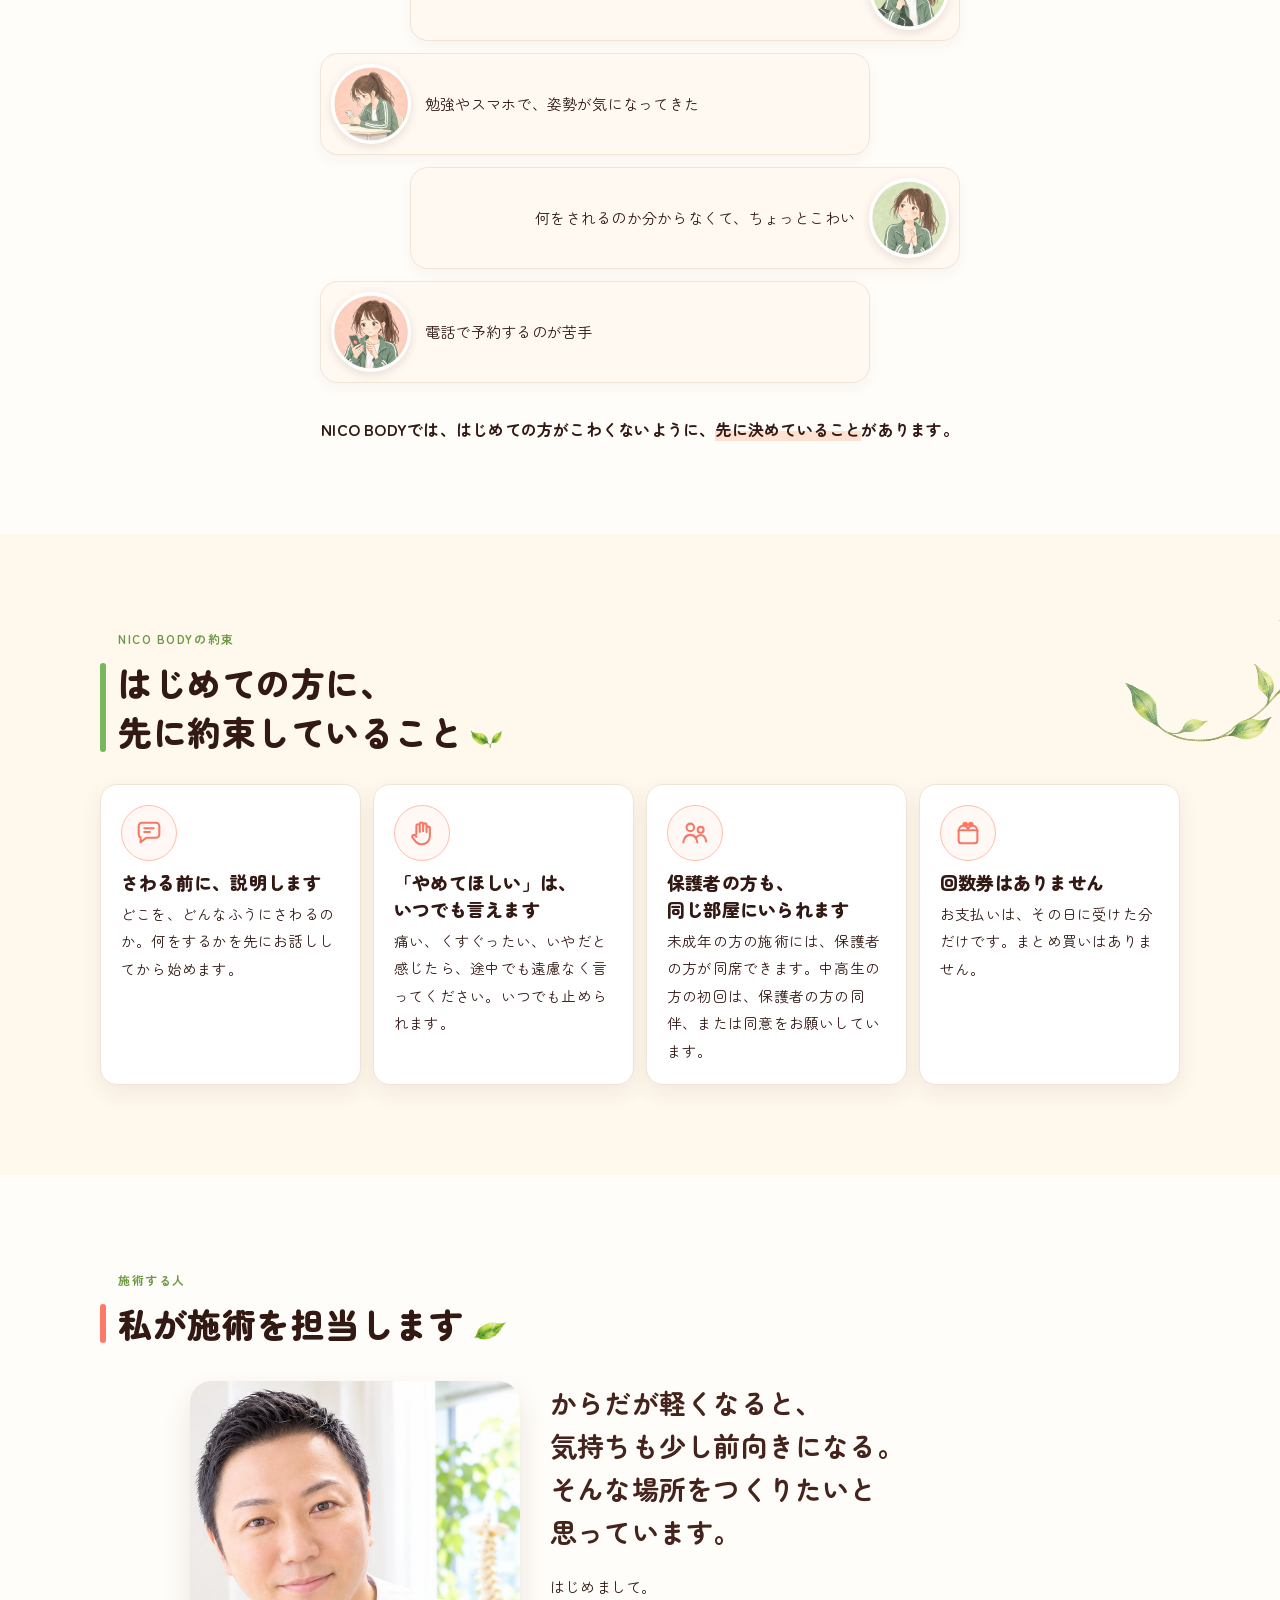
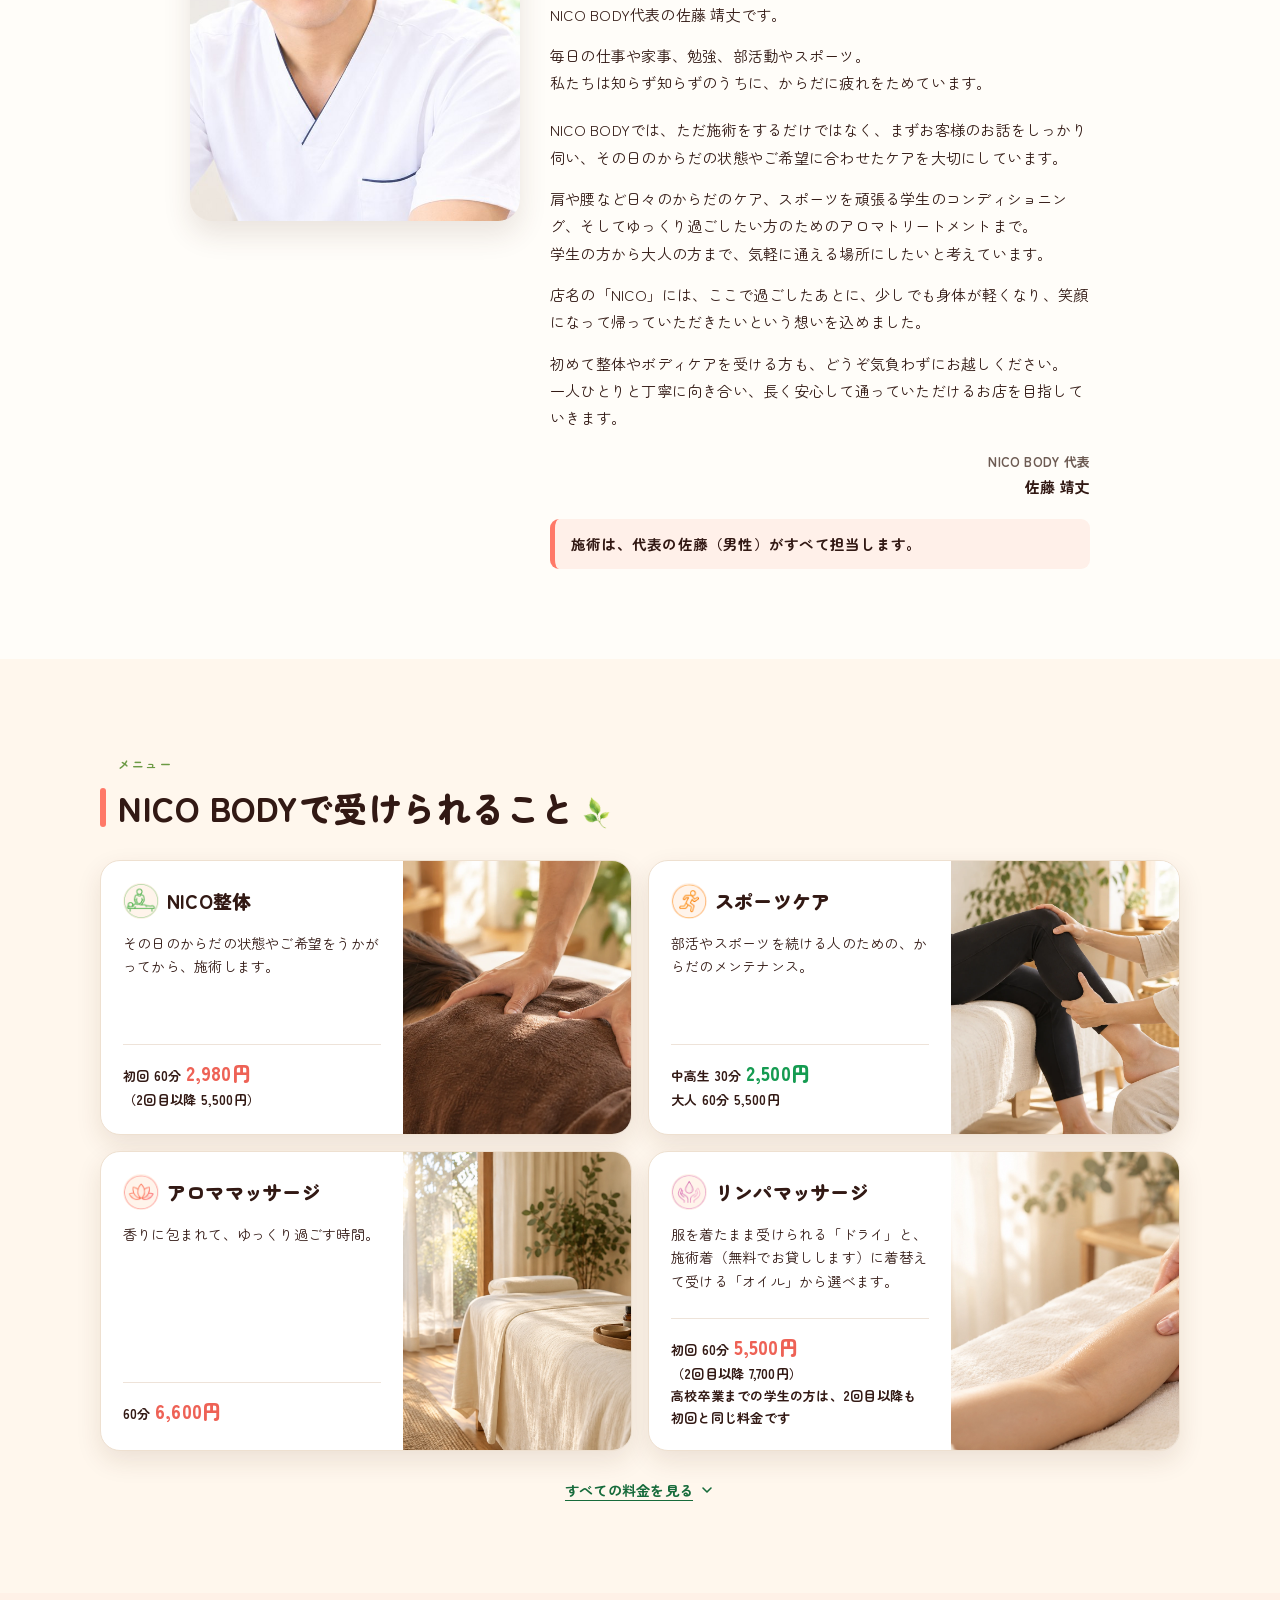
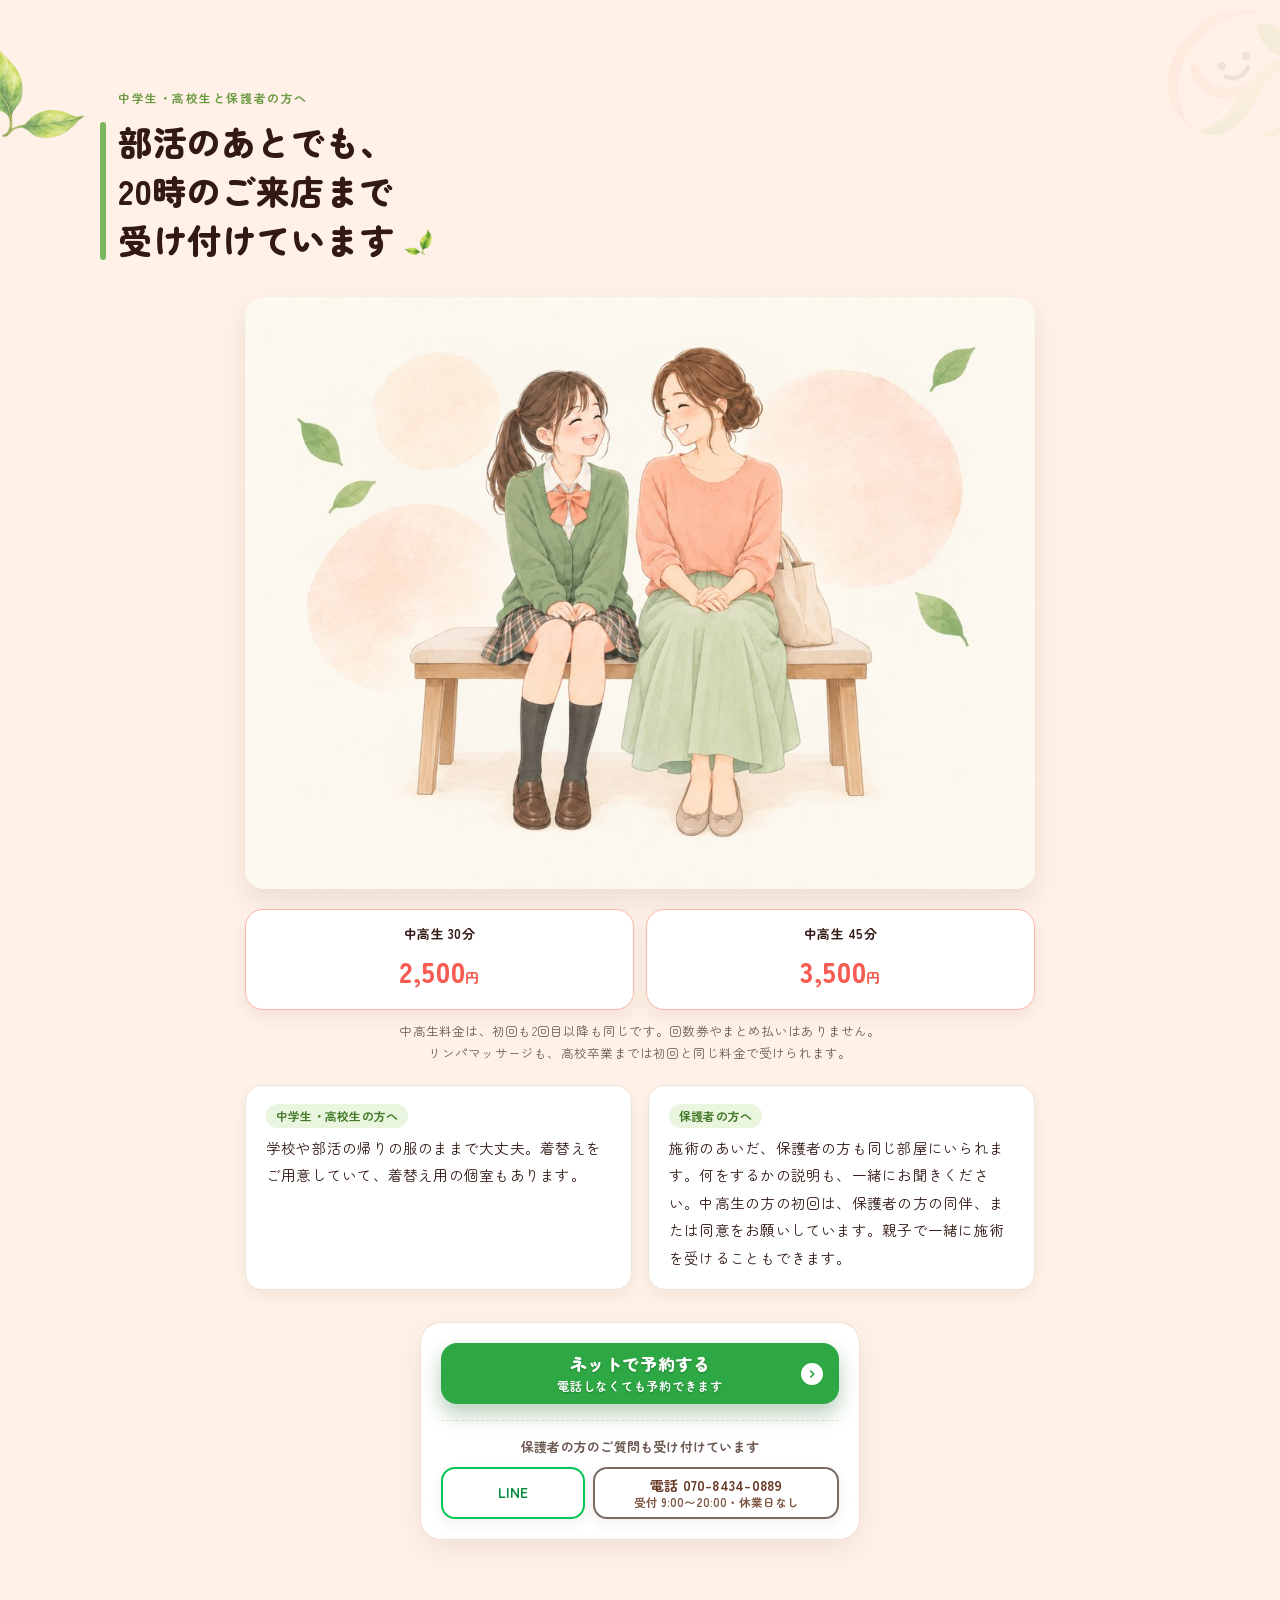
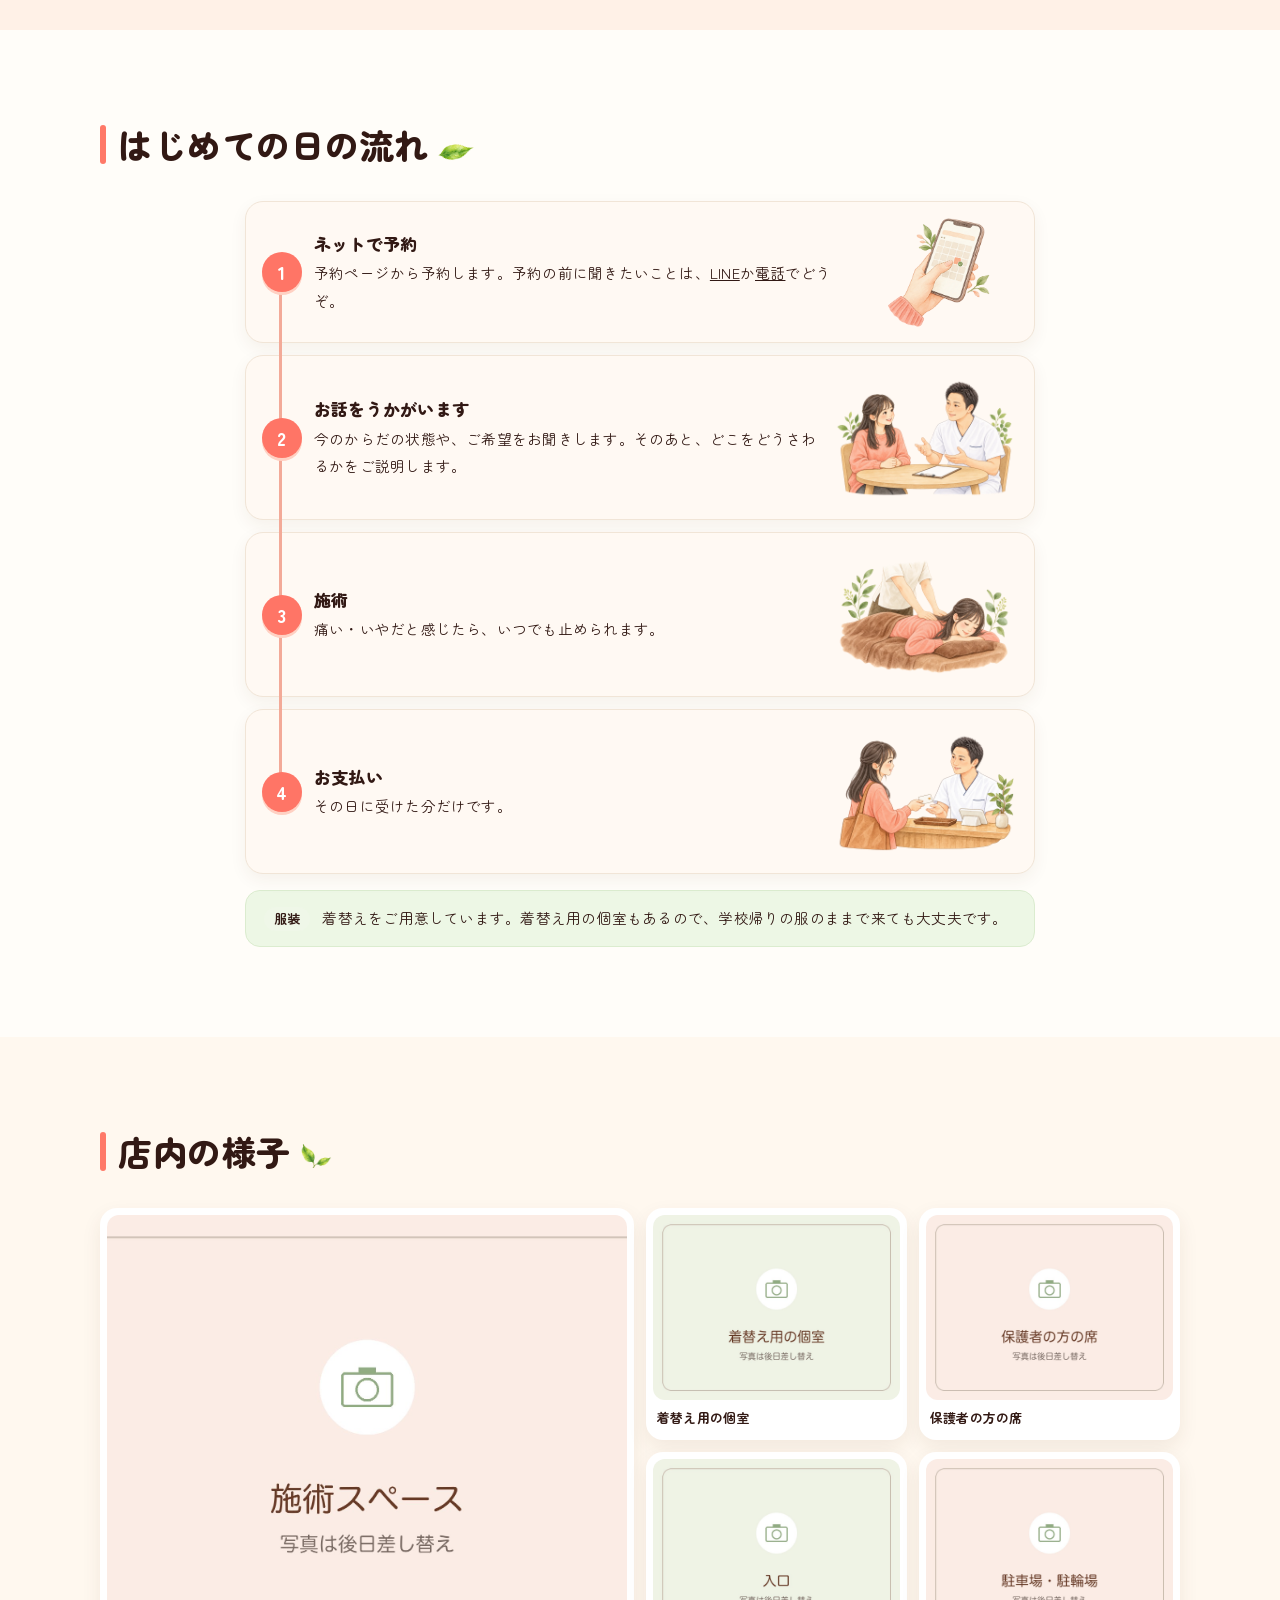
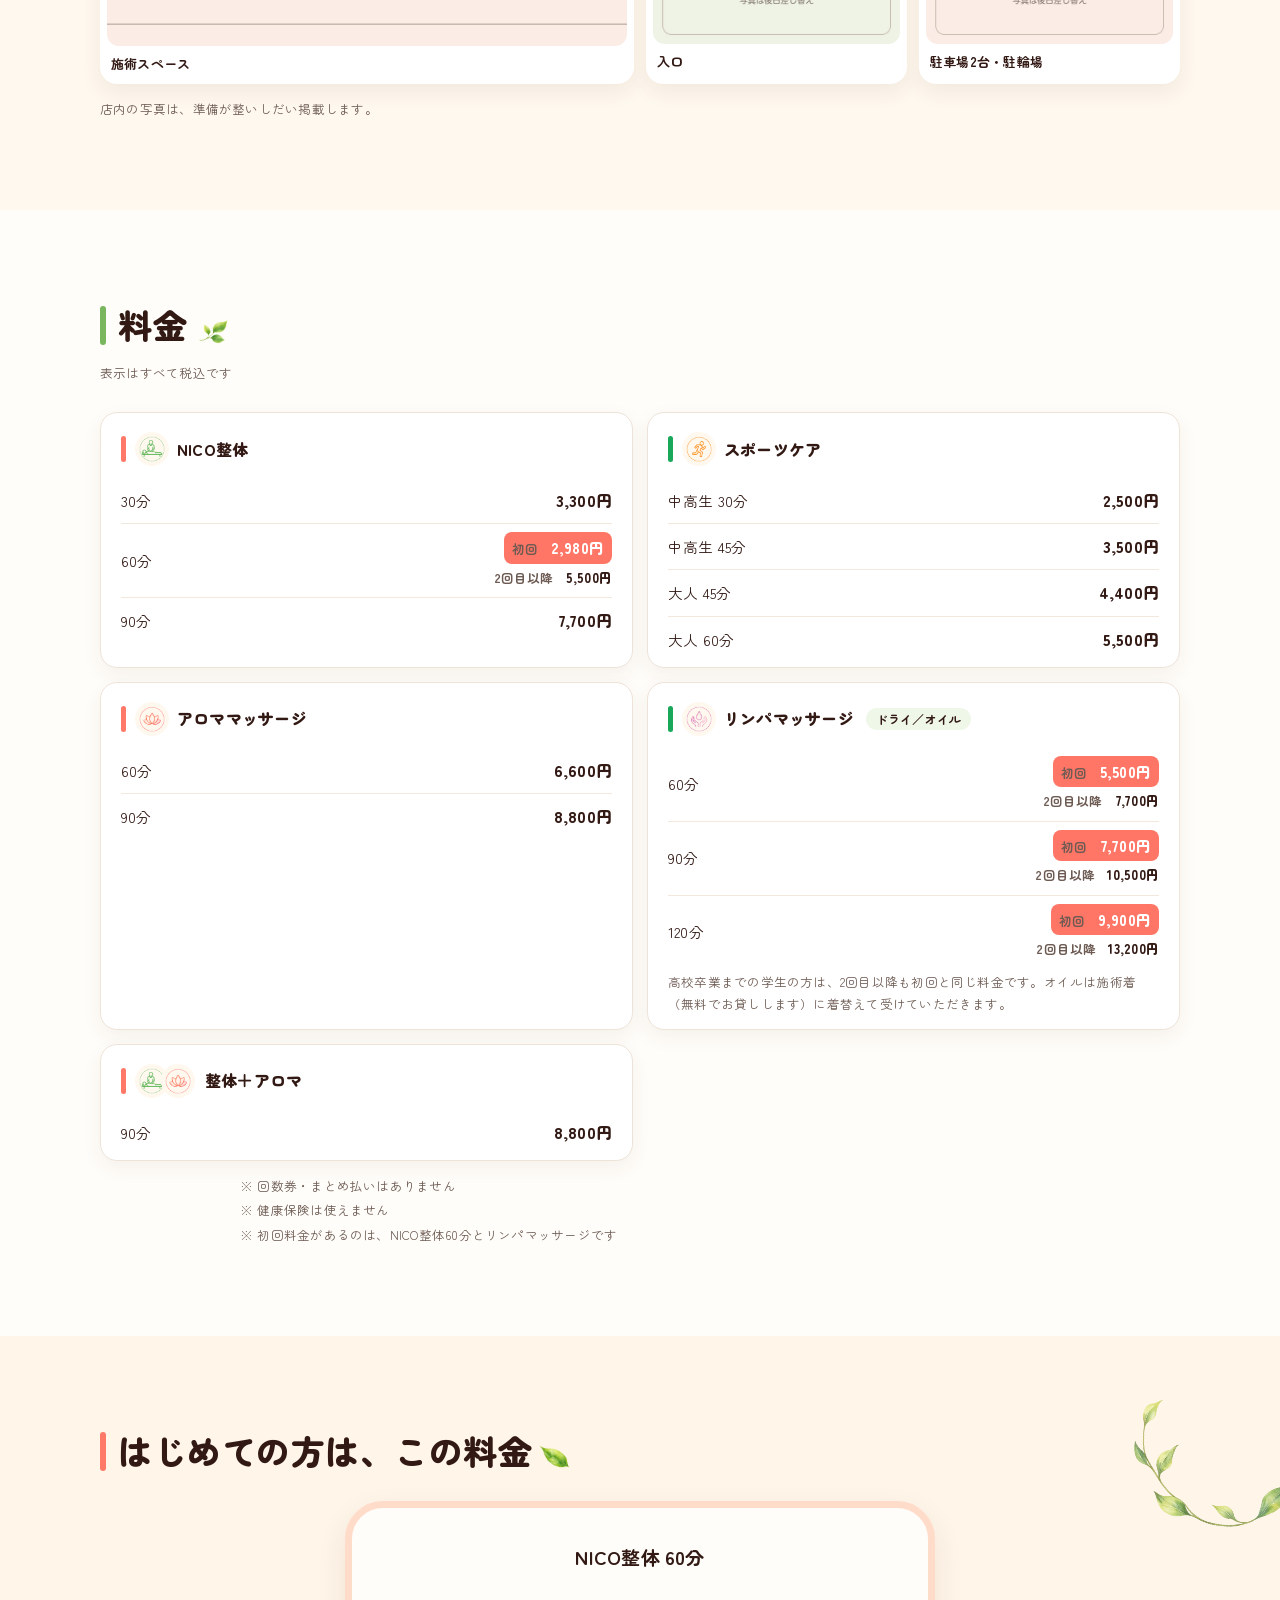
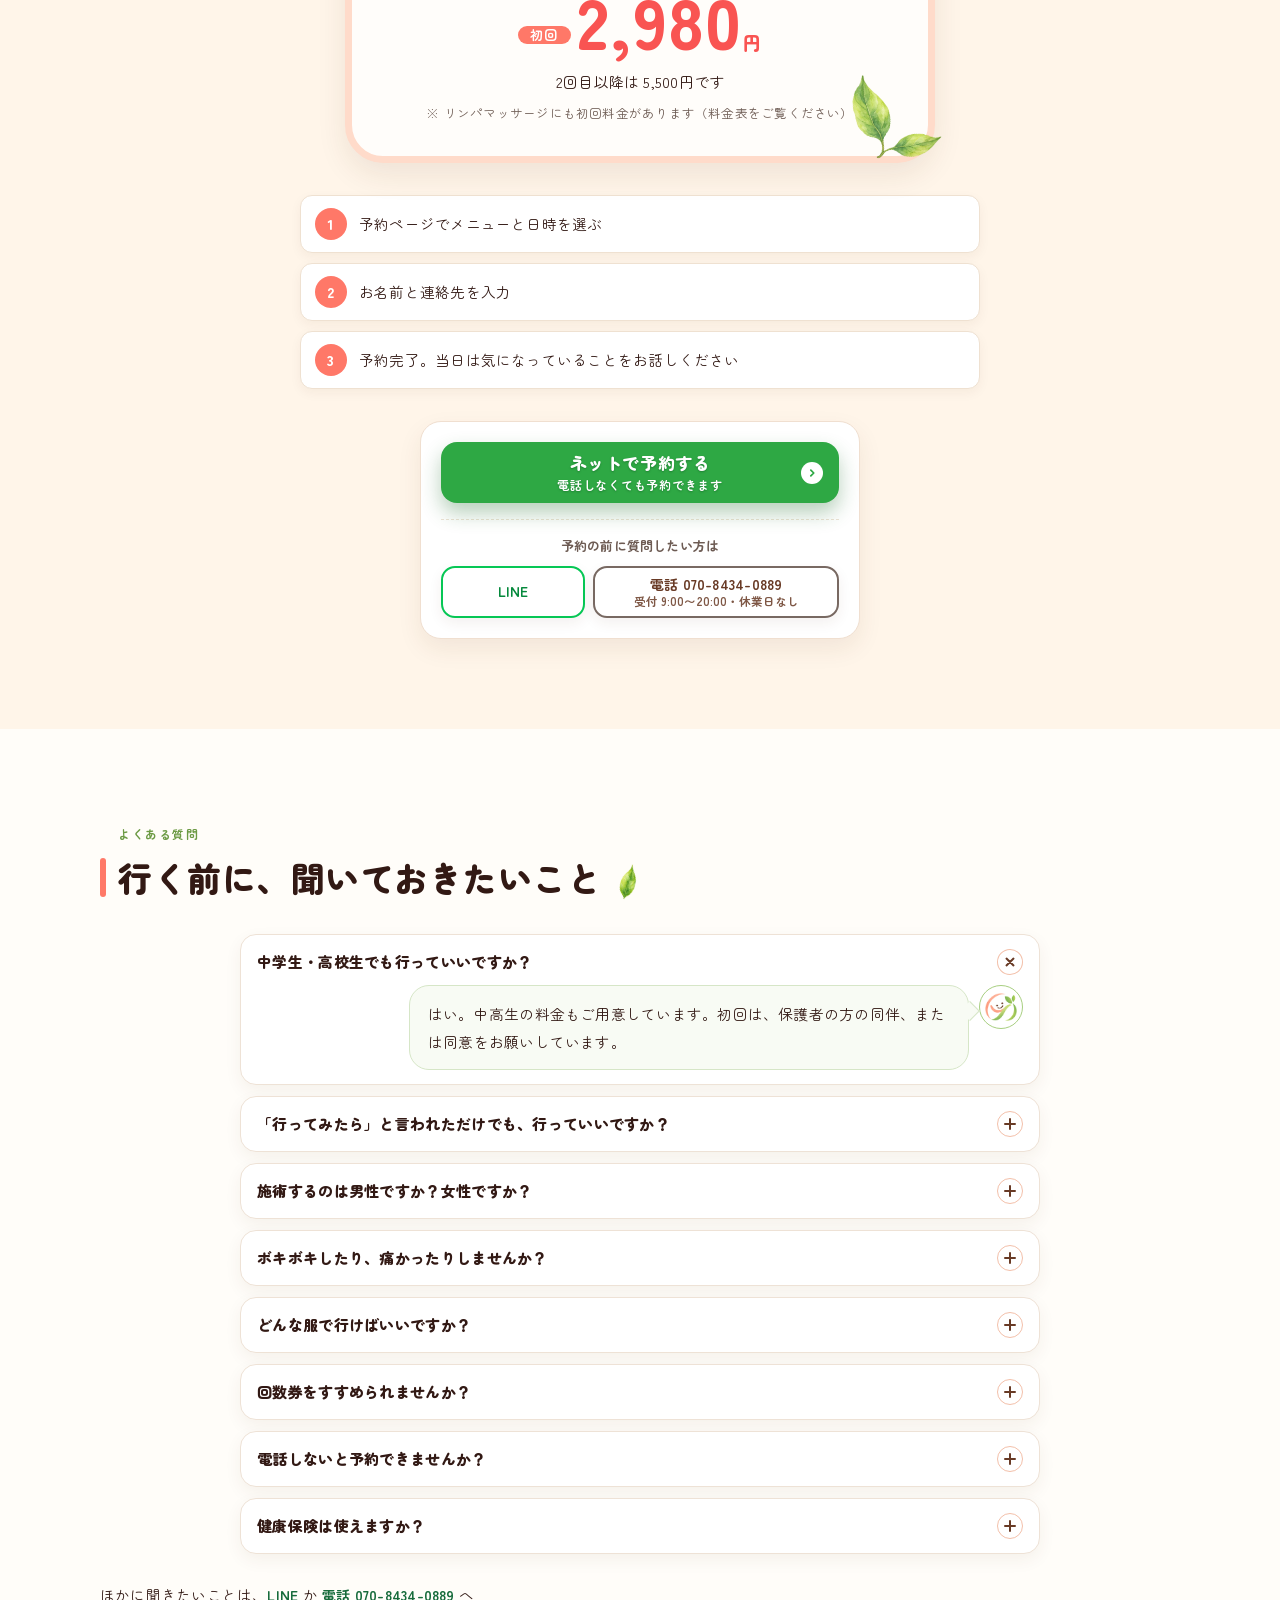
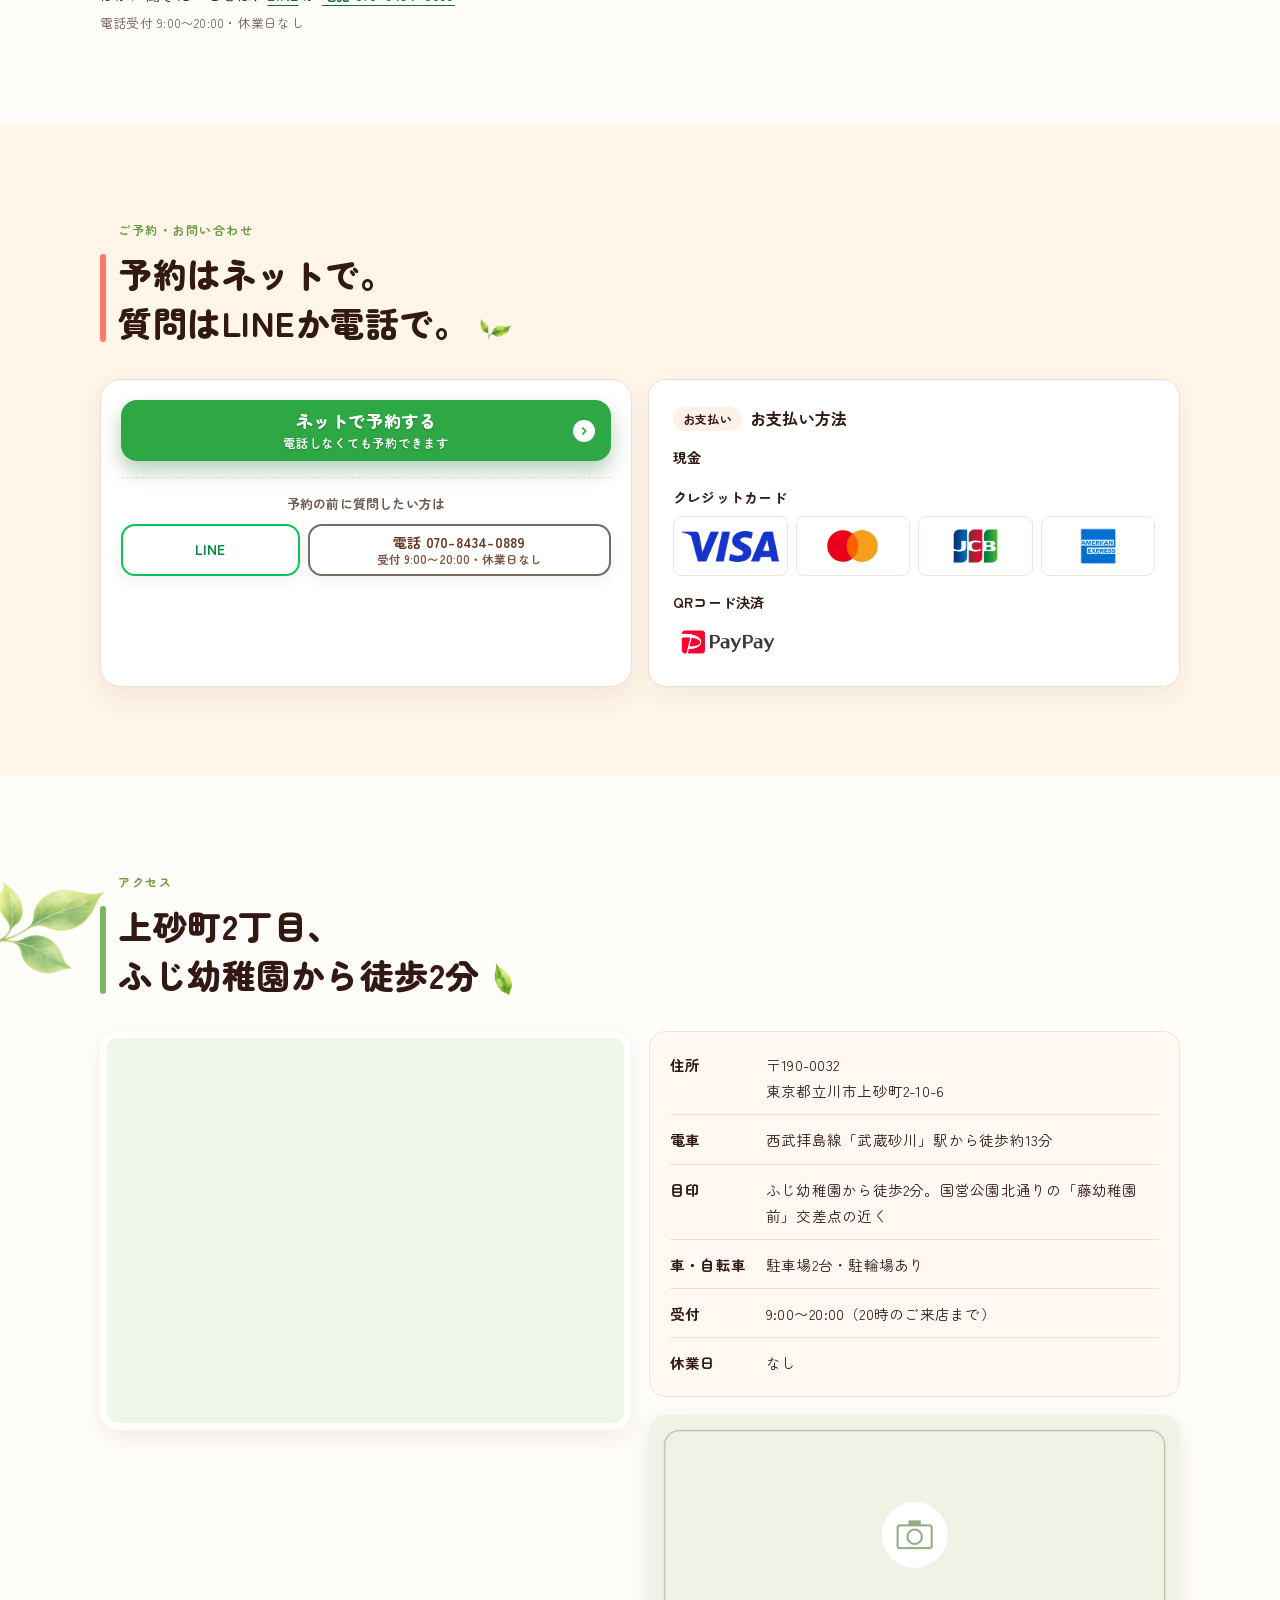
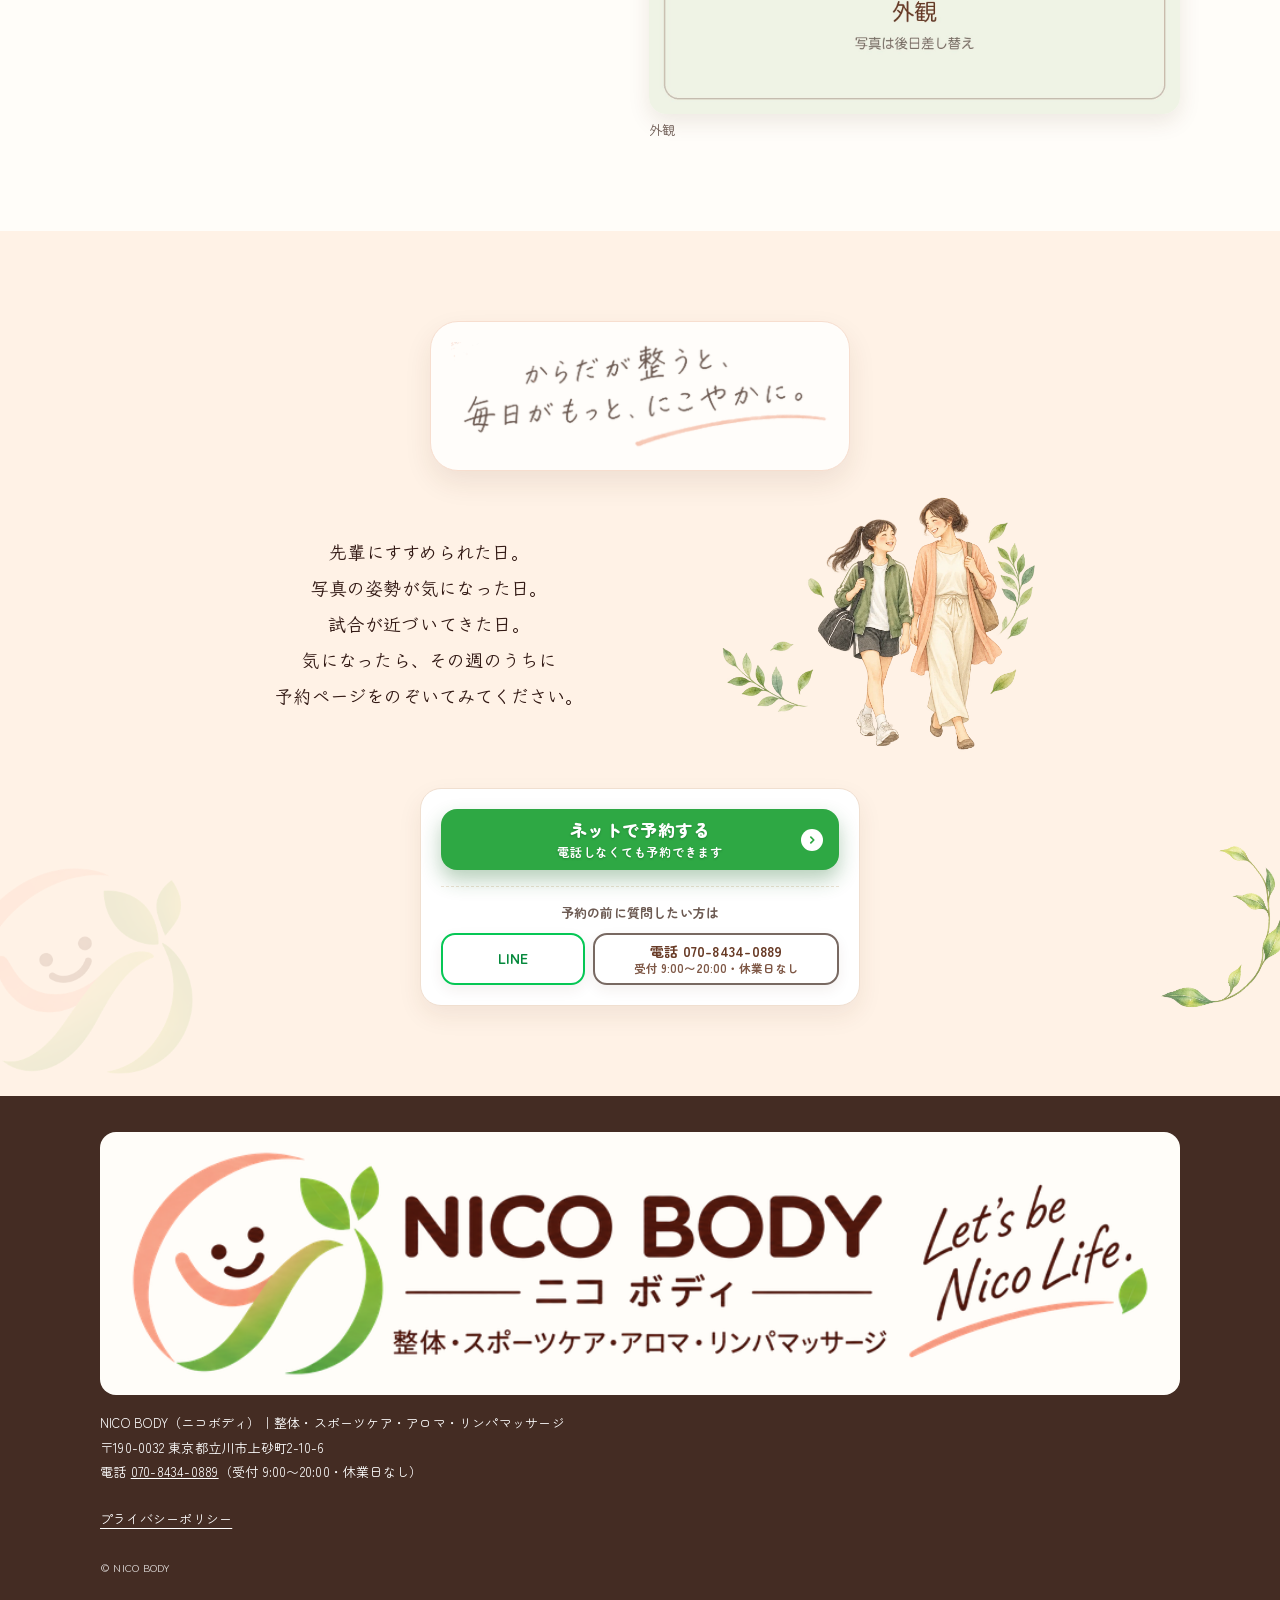
==== commit 3a877735: "Rename LP images to ASCII filenames and sync latest LP Japanese filenames (NFD on macOS) can 404 on " ====
--- a/index.html
+++ b/index.html
@@ -8,7 +8,7 @@
 <meta property="og:type" content="website">
 <meta property="og:title" content="NICO BODY（ニコボディ）｜中学生も高校生も、来ていい整体です。">
 <meta property="og:description" content="立川市上砂町の整体。さわる前に何をするかお話しします。保護者の方も同じ部屋にいられます。回数券はありません。">
-<meta property="og:image" content="images/00_OGP.jpg?v=20260926e">
+<meta property="og:image" content="images/00-ogp.jpg?v=20260926e">
 <meta name="twitter:card" content="summary_large_image">
 <meta name="theme-color" content="#F7F1E7">
 <!-- 公開前の確認用：検索結果に出さない設定。本番公開のときに削除する（公開前チェックリスト16） -->
@@ -18,8 +18,8 @@
 <link rel="preconnect" href="https://fonts.googleapis.com">
 <link rel="preconnect" href="https://fonts.gstatic.com" crossorigin>
 <link href="https://fonts.googleapis.com/css2?family=Klee+One:wght@600&family=Zen+Maru+Gothic:wght@400;700;900&display=swap" rel="stylesheet">
-<link rel="preload" as="image" href="images/01_FV_スマホ_余白調整.jpg" media="(max-width: 767px)">
-<link rel="preload" as="image" href="images/01_FV_PC_余白調整.jpg" media="(min-width: 768px)">
+<link rel="preload" as="image" href="images/01-fv-sp-spacing.jpg" media="(max-width: 767px)">
+<link rel="preload" as="image" href="images/01-fv-pc-spacing.jpg" media="(min-width: 768px)">
 <script type="application/ld+json">
 {
   "@context": "https://schema.org",
@@ -405,6 +405,8 @@
   .footer__logo img{width:100%;height:auto}
 }
 .footer__info{margin-top:16px}
+.footer__links{margin-top:12px}
+.footer__links a{display:inline-flex;align-items:center;min-height:44px;text-underline-offset:4px}
 .footer small{display:block;margin-top:16px;opacity:.85}
 @media (min-width:768px){.footer{padding-bottom:40px}.footer__logo{display:block;padding:16px 28px;border-radius:16px}.footer__logo img{width:100%;height:auto}}
 
@@ -437,7 +439,7 @@
 <header class="header">
   <div class="header__in">
     <a class="header__logo" href="#top" aria-label="NICO BODY ページの先頭へ">
-      <img src="images/00_ロゴ_ヘッダー.png?v=20260926e" alt="NICO BODY ニコボディ 整体・スポーツケア・アロマ・リンパマッサージ" width="886" height="200">
+      <img src="images/00-logo-header.png?v=20260926e" alt="NICO BODY ニコボディ 整体・スポーツケア・アロマ・リンパマッサージ" width="886" height="200">
     </a>
     <nav class="header__cta" aria-label="予約・お問い合わせ">
       <a class="header__tel" href="tel:07084340889">
@@ -458,8 +460,8 @@
     <h1 id="fv-title" class="sr-only">中学生も高校生も、来ていい整体です。さわる前に、何をするかお話しします。保護者の方も、同じ部屋にいられます。立川市上砂町の整体 NICO BODY</h1>
     <div class="fv__visual">
       <picture>
-        <source media="(min-width: 768px)" srcset="images/01_FV_PC_余白調整.jpg" width="1774" height="887">
-        <img src="images/01_FV_スマホ_余白調整.jpg" width="1122" height="1402" alt="吹き出し「中高生が整体って、行っていいの？」。見出し「中学生も高校生も、来ていい整体です。」立川市上砂町の整体 NICO BODY" fetchpriority="high">
+        <source media="(min-width: 768px)" srcset="images/01-fv-pc-spacing.jpg" width="1774" height="887">
+        <img src="images/01-fv-sp-spacing.jpg" width="1122" height="1402" alt="吹き出し「中高生が整体って、行っていいの？」。見出し「中学生も高校生も、来ていい整体です。」立川市上砂町の整体 NICO BODY" fetchpriority="high">
       </picture>
     </div>
     <div class="fv__panel">
@@ -486,11 +488,11 @@
       <span class="s02__answer" style="display:block">そう思うのは、<br>ふつうのことです。</span>
     </h2>
     <ul>
-      <li><img src="images/02_悩み_1.jpg?v=20260926e" width="240" height="240" alt="" loading="lazy"><span>中学生や高校生が、整体に行っていいのか分からない</span></li>
-      <li><img src="images/02_悩み_2.jpg?v=20260926e" width="240" height="240" alt="" loading="lazy"><span>部活のあと、からだが重いまま次の日を迎えている</span></li>
-      <li><img src="images/02_悩み_3.jpg?v=20260926e" width="240" height="240" alt="" loading="lazy"><span>勉強やスマホで、姿勢が気になってきた</span></li>
-      <li><img src="images/02_悩み_4.jpg?v=20260926e" width="240" height="240" alt="" loading="lazy"><span>何をされるのか分からなくて、ちょっとこわい</span></li>
-      <li><img src="images/02_悩み_5.jpg?v=20260926e" width="240" height="240" alt="" loading="lazy"><span>電話で予約するのが苦手</span></li>
+      <li><img src="images/02-worry-1.jpg?v=20260926e" width="240" height="240" alt="" loading="lazy"><span>中学生や高校生が、整体に行っていいのか分からない</span></li>
+      <li><img src="images/02-worry-2.jpg?v=20260926e" width="240" height="240" alt="" loading="lazy"><span>部活のあと、からだが重いまま次の日を迎えている</span></li>
+      <li><img src="images/02-worry-3.jpg?v=20260926e" width="240" height="240" alt="" loading="lazy"><span>勉強やスマホで、姿勢が気になってきた</span></li>
+      <li><img src="images/02-worry-4.jpg?v=20260926e" width="240" height="240" alt="" loading="lazy"><span>何をされるのか分からなくて、ちょっとこわい</span></li>
+      <li><img src="images/02-worry-5.jpg?v=20260926e" width="240" height="240" alt="" loading="lazy"><span>電話で予約するのが苦手</span></li>
     </ul>
     <p class="s02__close lead">NICO BODYでは、はじめての方がこわくないように、<span class="mark">先に決めていること</span>があります。</p>
   </div>
@@ -537,7 +539,7 @@
     </div>
     <div class="staff">
       <figure class="staff__photo" style="margin:0">
-        <img src="images/04_代表_佐藤靖丈.jpg?v=20260926e" width="600" height="800" alt="NICO BODY 代表 佐藤靖丈" loading="lazy">
+        <img src="images/04-owner-sato.jpg?v=20260926e" width="600" height="800" alt="NICO BODY 代表 佐藤靖丈" loading="lazy">
       </figure>
       <div>
         <p class="staff__lead">からだが軽くなると、<br>気持ちも少し前向きになる。<br>そんな場所をつくりたいと<br>思っています。</p>
@@ -572,33 +574,33 @@
     </div>
     <div class="services">
       <article class="svc reveal">
-        <div class="svc__img"><img src="images/05_サービス_整体_写真.webp" width="1536" height="1024" alt="" loading="lazy"></div>
+        <div class="svc__img"><img src="images/05-service-seitai-photo.webp" width="1536" height="1024" alt="" loading="lazy"></div>
         <div class="svc__body">
-          <div class="svc__head"><img class="svc__ico" src="images/05_アイコン_整体.png?v=20260926e" width="160" height="160" alt="" loading="lazy"><div><h3>NICO整体</h3></div></div>
+          <div class="svc__head"><img class="svc__ico" src="images/05-icon-seitai.png?v=20260926e" width="160" height="160" alt="" loading="lazy"><div><h3>NICO整体</h3></div></div>
           <p>その日のからだの状態やご希望をうかがってから、施術します。</p>
           <p class="svc__price">初回 60分 <b>2,980円</b><br>（2回目以降 5,500円）</p>
         </div>
       </article>
       <article class="svc reveal">
-        <div class="svc__img"><img src="images/05_サービス_スポーツケア_写真.webp" width="1536" height="1024" alt="" loading="lazy"></div>
+        <div class="svc__img"><img src="images/05-service-sportscare-photo.webp" width="1536" height="1024" alt="" loading="lazy"></div>
         <div class="svc__body">
-          <div class="svc__head"><img class="svc__ico" src="images/05_アイコン_スポーツケア.png?v=20260926e" width="160" height="160" alt="" loading="lazy"><div><h3>スポーツケア</h3></div></div>
+          <div class="svc__head"><img class="svc__ico" src="images/05-icon-sportscare.png?v=20260926e" width="160" height="160" alt="" loading="lazy"><div><h3>スポーツケア</h3></div></div>
           <p>部活やスポーツを続ける人のための、からだのメンテナンス。</p>
           <p class="svc__price">中高生 30分 <b>2,500円</b><br>大人 60分 5,500円</p>
         </div>
       </article>
       <article class="svc reveal">
-        <div class="svc__img"><img src="images/05_サービス_アロマ_新規.jpg" width="1536" height="1024" alt="" loading="lazy"></div>
+        <div class="svc__img"><img src="images/05-service-aroma-new.jpg" width="1536" height="1024" alt="" loading="lazy"></div>
         <div class="svc__body">
-          <div class="svc__head"><img class="svc__ico" src="images/05_アイコン_アロマ.png?v=20260926e" width="160" height="160" alt="" loading="lazy"><div><h3>アロママッサージ</h3></div></div>
+          <div class="svc__head"><img class="svc__ico" src="images/05-icon-aroma.png?v=20260926e" width="160" height="160" alt="" loading="lazy"><div><h3>アロママッサージ</h3></div></div>
           <p>香りに包まれて、ゆっくり過ごす時間。</p>
           <p class="svc__price">60分 <b>6,600円</b></p>
         </div>
       </article>
       <article class="svc reveal">
-        <div class="svc__img"><img src="images/05_サービス_リンパ_手元.jpg" width="1536" height="1024" alt="" loading="lazy"></div>
+        <div class="svc__img"><img src="images/05-service-lymph-hands.jpg" width="1536" height="1024" alt="" loading="lazy"></div>
         <div class="svc__body">
-          <div class="svc__head"><img class="svc__ico" src="images/05_アイコン_リンパ.png?v=20260926e" width="160" height="160" alt="" loading="lazy"><div><h3>リンパマッサージ</h3></div></div>
+          <div class="svc__head"><img class="svc__ico" src="images/05-icon-lymph.png?v=20260926e" width="160" height="160" alt="" loading="lazy"><div><h3>リンパマッサージ</h3></div></div>
           <p>服を着たまま受けられる「ドライ」と、施術着（無料でお貸しします）に着替えて受ける「オイル」から選べます。</p>
           <p class="svc__price">初回 60分 <b>5,500円</b><br>（2回目以降 7,700円）<br>高校卒業までの学生の方は、2回目以降も初回と同じ料金です</p>
         </div>
@@ -613,7 +615,7 @@
   <div class="wrap">
     <p class="eyebrow">中学生・高校生と保護者の方へ</p>
     <h2 id="s06-title" class="h2">部活のあとでも、<br>20時のご来店まで<br>受け付けています</h2>
-    <div class="s06__img"><img src="images/06_親子.jpg?v=20260926e" width="1024" height="768" alt="ベンチに並んで座り、笑い合う母親と中学生の娘のイラスト" loading="lazy"></div>
+    <div class="s06__img"><img src="images/06-parent-child.jpg?v=20260926e" width="1024" height="768" alt="ベンチに並んで座り、笑い合う母親と中学生の娘のイラスト" loading="lazy"></div>
     <div class="pricechips">
       <p class="pricechip"><span>中高生 30分</span><b>2,500<small>円</small></b></p>
       <p class="pricechip"><span>中高生 45分</span><b>3,500<small>円</small></b></p>
@@ -643,10 +645,10 @@
       <h2 id="s07-title" class="h2">はじめての日の流れ</h2>
     </div>
     <ol class="steps">
-      <li class="step"><span class="step__num">1</span><div class="step__body"><h3>ネットで予約</h3><p>予約ページから予約します。予約の前に聞きたいことは、<a href="https://lin.ee/SLoBf0S" target="_blank" rel="noopener">LINE</a>か<a href="tel:07084340889">電話</a>でどうぞ。</p></div><img class="step__img" src="images/07_流れ_予約_同じお客様.webp" alt="コーラル色の袖のお客様がスマートフォンで予約するイラスト" loading="lazy"></li>
-      <li class="step"><span class="step__num">2</span><div class="step__body"><h3>お話をうかがいます</h3><p>今のからだの状態や、ご希望をお聞きします。そのあと、どこをどうさわるかをご説明します。</p></div><img class="step__img" src="images/07_流れ_相談_男性スタッフ.webp" alt="男性スタッフが相談を聞くイラスト" loading="lazy"></li>
-      <li class="step"><span class="step__num">3</span><div class="step__body"><h3>施術</h3><p>痛い・いやだと感じたら、いつでも止められます。</p></div><img class="step__img" src="images/07_流れ_施術_同じお客様.webp" alt="長い髪とコーラル色の服のお客様が施術を受けるイラスト" loading="lazy"></li>
-      <li class="step"><span class="step__num">4</span><div class="step__body"><h3>お支払い</h3><p>その日に受けた分だけです。</p></div><img class="step__img" src="images/07_流れ_支払い_同じお客様.webp" alt="同じお客様が男性スタッフにお支払いするイラスト" loading="lazy"></li>
+      <li class="step"><span class="step__num">1</span><div class="step__body"><h3>ネットで予約</h3><p>予約ページから予約します。予約の前に聞きたいことは、<a href="https://lin.ee/SLoBf0S" target="_blank" rel="noopener">LINE</a>か<a href="tel:07084340889">電話</a>でどうぞ。</p></div><img class="step__img" src="images/07-flow-reserve-same-client.webp" alt="コーラル色の袖のお客様がスマートフォンで予約するイラスト" loading="lazy"></li>
+      <li class="step"><span class="step__num">2</span><div class="step__body"><h3>お話をうかがいます</h3><p>今のからだの状態や、ご希望をお聞きします。そのあと、どこをどうさわるかをご説明します。</p></div><img class="step__img" src="images/07-flow-consult-male-staff.webp" alt="男性スタッフが相談を聞くイラスト" loading="lazy"></li>
+      <li class="step"><span class="step__num">3</span><div class="step__body"><h3>施術</h3><p>痛い・いやだと感じたら、いつでも止められます。</p></div><img class="step__img" src="images/07-flow-treatment-same-client.webp" alt="長い髪とコーラル色の服のお客様が施術を受けるイラスト" loading="lazy"></li>
+      <li class="step"><span class="step__num">4</span><div class="step__body"><h3>お支払い</h3><p>その日に受けた分だけです。</p></div><img class="step__img" src="images/07-flow-payment-same-client.webp" alt="同じお客様が男性スタッフにお支払いするイラスト" loading="lazy"></li>
     </ol>
     <p class="dress"><b>服装</b><span>着替えをご用意しています。着替え用の個室もあるので、学校帰りの服のままで来ても大丈夫です。</span></p>
   </div>
@@ -659,11 +661,11 @@
       <h2 id="s08-title" class="h2">店内の様子</h2>
     </div>
     <div class="gallery">
-      <figure><img src="images/08_店内_1_施術スペース.jpg?v=20260926e" width="1600" height="1067" alt="施術スペース" loading="lazy" data-placeholder="photo"><figcaption>施術スペース</figcaption></figure>
-      <figure><img src="images/08_店内_2_着替えの個室.jpg?v=20260926e" width="1200" height="900" alt="着替え用の個室" loading="lazy" data-placeholder="photo"><figcaption>着替え用の個室</figcaption></figure>
-      <figure><img src="images/08_店内_3_保護者の席.jpg?v=20260926e" width="1200" height="900" alt="保護者の方の席" loading="lazy" data-placeholder="photo"><figcaption>保護者の方の席</figcaption></figure>
-      <figure><img src="images/08_店内_4_入口.jpg?v=20260926e" width="1200" height="900" alt="入口" loading="lazy" data-placeholder="photo"><figcaption>入口</figcaption></figure>
-      <figure><img src="images/08_店内_5_駐車場.jpg?v=20260926e" width="1200" height="900" alt="駐車場・駐輪場" loading="lazy" data-placeholder="photo"><figcaption>駐車場2台・駐輪場</figcaption></figure>
+      <figure><img src="images/08-interior-1-treatment-space.jpg?v=20260926e" width="1600" height="1067" alt="施術スペース" loading="lazy" data-placeholder="photo"><figcaption>施術スペース</figcaption></figure>
+      <figure><img src="images/08-interior-2-changing-room.jpg?v=20260926e" width="1200" height="900" alt="着替え用の個室" loading="lazy" data-placeholder="photo"><figcaption>着替え用の個室</figcaption></figure>
+      <figure><img src="images/08-interior-3-guardian-seat.jpg?v=20260926e" width="1200" height="900" alt="保護者の方の席" loading="lazy" data-placeholder="photo"><figcaption>保護者の方の席</figcaption></figure>
+      <figure><img src="images/08-interior-4-entrance.jpg?v=20260926e" width="1200" height="900" alt="入口" loading="lazy" data-placeholder="photo"><figcaption>入口</figcaption></figure>
+      <figure><img src="images/08-interior-5-parking.jpg?v=20260926e" width="1200" height="900" alt="駐車場・駐輪場" loading="lazy" data-placeholder="photo"><figcaption>駐車場2台・駐輪場</figcaption></figure>
     </div>
     <p class="note center" style="margin-top:14px" data-placeholder="photo-text">店内の写真は、準備が整いしだい掲載します。</p>
   </div>
@@ -678,7 +680,7 @@
     </div>
     <div class="price">
       <div class="price__block">
-        <h3><img class="price__icon" src="images/05_アイコン_整体.png" alt="">NICO整体</h3>
+        <h3><img class="price__icon" src="images/05-icon-seitai.png" alt="">NICO整体</h3>
         <dl>
           <div class="price__row"><dt>30分</dt><dd>3,300円</dd></div>
           <div class="price__row price__row--first"><dt>60分</dt><dd><span class="price__first"><small>初回</small>2,980円</span><span class="price__after"><small>2回目以降</small>5,500円</span></dd></div>
@@ -686,7 +688,7 @@
         </dl>
       </div>
       <div class="price__block">
-        <h3><img class="price__icon" src="images/05_アイコン_スポーツケア.png" alt="">スポーツケア</h3>
+        <h3><img class="price__icon" src="images/05-icon-sportscare.png" alt="">スポーツケア</h3>
         <dl>
           <div class="price__row"><dt>中高生 30分</dt><dd>2,500円</dd></div>
           <div class="price__row"><dt>中高生 45分</dt><dd>3,500円</dd></div>
@@ -695,14 +697,14 @@
         </dl>
       </div>
       <div class="price__block">
-        <h3><img class="price__icon" src="images/05_アイコン_アロマ.png" alt="">アロママッサージ</h3>
+        <h3><img class="price__icon" src="images/05-icon-aroma.png" alt="">アロママッサージ</h3>
         <dl>
           <div class="price__row"><dt>60分</dt><dd>6,600円</dd></div>
           <div class="price__row"><dt>90分</dt><dd>8,800円</dd></div>
         </dl>
       </div>
       <div class="price__block">
-        <h3><img class="price__icon" src="images/05_アイコン_リンパ.png" alt="">リンパマッサージ<span class="price__sub">ドライ／オイル</span></h3>
+        <h3><img class="price__icon" src="images/05-icon-lymph.png" alt="">リンパマッサージ<span class="price__sub">ドライ／オイル</span></h3>
         <dl>
           <div class="price__row price__row--first"><dt>60分</dt><dd><span class="price__first"><small>初回</small>5,500円</span><span class="price__after"><small>2回目以降</small>7,700円</span></dd></div>
           <div class="price__row price__row--first"><dt>90分</dt><dd><span class="price__first"><small>初回</small>7,700円</span><span class="price__after"><small>2回目以降</small>10,500円</span></dd></div>
@@ -711,7 +713,7 @@
         <p class="price__foot">高校卒業までの学生の方は、2回目以降も初回と同じ料金です。オイルは施術着（無料でお貸しします）に着替えて受けていただきます。</p>
       </div>
       <div class="price__block">
-        <h3><span class="price__icons"><img class="price__icon" src="images/05_アイコン_整体.png" alt=""><img class="price__icon" src="images/05_アイコン_アロマ.png" alt=""></span>整体＋アロマ</h3>
+        <h3><span class="price__icons"><img class="price__icon" src="images/05-icon-seitai.png" alt=""><img class="price__icon" src="images/05-icon-aroma.png" alt=""></span>整体＋アロマ</h3>
         <dl>
           <div class="price__row"><dt>90分</dt><dd>8,800円</dd></div>
         </dl>
@@ -759,35 +761,35 @@
     <div class="faq">
       <details open>
         <summary><span class="voice">中学生・高校生でも行っていいですか？</span><span class="toggle" aria-hidden="true"><svg width="12" height="12" viewBox="0 0 12 12"><path d="M6 1v10M1 6h10" stroke="#683A25" stroke-width="2" stroke-linecap="round"/></svg></span></summary>
-        <div class="reply"><div class="reply__body">はい。中高生の料金もご用意しています。初回は、保護者の方の同伴、または同意をお願いしています。</div><span class="reply__avatar"><img src="images/00_ロゴ_マーク.png?v=20260926e" alt="" width="360" height="316"></span></div>
+        <div class="reply"><div class="reply__body">はい。中高生の料金もご用意しています。初回は、保護者の方の同伴、または同意をお願いしています。</div><span class="reply__avatar"><img src="images/00-logo-mark.png?v=20260926e" alt="" width="360" height="316"></span></div>
       </details>
       <details>
         <summary><span class="voice">「行ってみたら」と言われただけでも、行っていいですか？</span><span class="toggle" aria-hidden="true"><svg width="12" height="12" viewBox="0 0 12 12"><path d="M6 1v10M1 6h10" stroke="#683A25" stroke-width="2" stroke-linecap="round"/></svg></span></summary>
-        <div class="reply"><div class="reply__body">はい、それで十分です。部活の先輩やおうちの人にすすめられて、という方も気軽にどうぞ。</div><span class="reply__avatar"><img src="images/00_ロゴ_マーク.png?v=20260926e" alt="" width="360" height="316"></span></div>
+        <div class="reply"><div class="reply__body">はい、それで十分です。部活の先輩やおうちの人にすすめられて、という方も気軽にどうぞ。</div><span class="reply__avatar"><img src="images/00-logo-mark.png?v=20260926e" alt="" width="360" height="316"></span></div>
       </details>
       <details>
         <summary><span class="voice">施術するのは男性ですか？女性ですか？</span><span class="toggle" aria-hidden="true"><svg width="12" height="12" viewBox="0 0 12 12"><path d="M6 1v10M1 6h10" stroke="#683A25" stroke-width="2" stroke-linecap="round"/></svg></span></summary>
-        <div class="reply"><div class="reply__body">代表の佐藤（男性）がすべて担当します。女性スタッフはいません。未成年の方は保護者の方が同じ部屋にいられますし、着替えは個室でできます。</div><span class="reply__avatar"><img src="images/00_ロゴ_マーク.png?v=20260926e" alt="" width="360" height="316"></span></div>
+        <div class="reply"><div class="reply__body">代表の佐藤（男性）がすべて担当します。女性スタッフはいません。未成年の方は保護者の方が同じ部屋にいられますし、着替えは個室でできます。</div><span class="reply__avatar"><img src="images/00-logo-mark.png?v=20260926e" alt="" width="360" height="316"></span></div>
       </details>
       <details>
         <summary><span class="voice">ボキボキしたり、痛かったりしませんか？</span><span class="toggle" aria-hidden="true"><svg width="12" height="12" viewBox="0 0 12 12"><path d="M6 1v10M1 6h10" stroke="#683A25" stroke-width="2" stroke-linecap="round"/></svg></span></summary>
-        <div class="reply"><div class="reply__body">強い力で骨を鳴らす施術は行いません。痛いと感じたら、いつでも止められます。</div><span class="reply__avatar"><img src="images/00_ロゴ_マーク.png?v=20260926e" alt="" width="360" height="316"></span></div>
+        <div class="reply"><div class="reply__body">強い力で骨を鳴らす施術は行いません。痛いと感じたら、いつでも止められます。</div><span class="reply__avatar"><img src="images/00-logo-mark.png?v=20260926e" alt="" width="360" height="316"></span></div>
       </details>
       <details>
         <summary><span class="voice">どんな服で行けばいいですか？</span><span class="toggle" aria-hidden="true"><svg width="12" height="12" viewBox="0 0 12 12"><path d="M6 1v10M1 6h10" stroke="#683A25" stroke-width="2" stroke-linecap="round"/></svg></span></summary>
-        <div class="reply"><div class="reply__body">着替えをご用意しています。着替え用の個室もあるので、学校帰りの服のままで大丈夫です。</div><span class="reply__avatar"><img src="images/00_ロゴ_マーク.png?v=20260926e" alt="" width="360" height="316"></span></div>
+        <div class="reply"><div class="reply__body">着替えをご用意しています。着替え用の個室もあるので、学校帰りの服のままで大丈夫です。</div><span class="reply__avatar"><img src="images/00-logo-mark.png?v=20260926e" alt="" width="360" height="316"></span></div>
       </details>
       <details>
         <summary><span class="voice">回数券をすすめられませんか？</span><span class="toggle" aria-hidden="true"><svg width="12" height="12" viewBox="0 0 12 12"><path d="M6 1v10M1 6h10" stroke="#683A25" stroke-width="2" stroke-linecap="round"/></svg></span></summary>
-        <div class="reply"><div class="reply__body">回数券はありません。お支払いは、その日に受けた分だけです。</div><span class="reply__avatar"><img src="images/00_ロゴ_マーク.png?v=20260926e" alt="" width="360" height="316"></span></div>
+        <div class="reply"><div class="reply__body">回数券はありません。お支払いは、その日に受けた分だけです。</div><span class="reply__avatar"><img src="images/00-logo-mark.png?v=20260926e" alt="" width="360" height="316"></span></div>
       </details>
       <details>
         <summary><span class="voice">電話しないと予約できませんか？</span><span class="toggle" aria-hidden="true"><svg width="12" height="12" viewBox="0 0 12 12"><path d="M6 1v10M1 6h10" stroke="#683A25" stroke-width="2" stroke-linecap="round"/></svg></span></summary>
-        <div class="reply"><div class="reply__body">ネットで予約できます。予約の前に聞きたいことは、LINEでも受け付けています。</div><span class="reply__avatar"><img src="images/00_ロゴ_マーク.png?v=20260926e" alt="" width="360" height="316"></span></div>
+        <div class="reply"><div class="reply__body">ネットで予約できます。予約の前に聞きたいことは、LINEでも受け付けています。</div><span class="reply__avatar"><img src="images/00-logo-mark.png?v=20260926e" alt="" width="360" height="316"></span></div>
       </details>
       <details>
         <summary><span class="voice">健康保険は使えますか？</span><span class="toggle" aria-hidden="true"><svg width="12" height="12" viewBox="0 0 12 12"><path d="M6 1v10M1 6h10" stroke="#683A25" stroke-width="2" stroke-linecap="round"/></svg></span></summary>
-        <div class="reply"><div class="reply__body">使えません。料金はすべて税込の表示価格です。</div><span class="reply__avatar"><img src="images/00_ロゴ_マーク.png?v=20260926e" alt="" width="360" height="316"></span></div>
+        <div class="reply"><div class="reply__body">使えません。料金はすべて税込の表示価格です。</div><span class="reply__avatar"><img src="images/00-logo-mark.png?v=20260926e" alt="" width="360" height="316"></span></div>
       </details>
     </div>
     <p class="center" style="margin-top:28px;font-size:14.5px">ほかに聞きたいことは、<a class="text-link" href="https://lin.ee/SLoBf0S" target="_blank" rel="noopener">LINE</a> か <a class="text-link" href="tel:07084340889">電話 070-8434-0889</a> へ<br><small class="tel-hours-inline">電話受付 9:00〜20:00・休業日なし</small></p>
@@ -812,13 +814,13 @@
           <div class="pay__row"><dt>現金</dt></div>
           <div class="pay__row"><dt>クレジットカード</dt>
             <dd><ul class="pay__cards">
-              <li><img src="images/12_決済_Visa.png?v=20260926e" width="1000" height="324" alt="VISA" loading="lazy"></li>
-              <li><img src="images/12_決済_Mastercard.svg?v=20260926e" width="131" height="87" alt="Mastercard" loading="lazy"></li>
-              <li><img src="images/12_決済_JCB.webp?v=20260926e" width="134" height="103" alt="JCB" loading="lazy"></li>
-              <li><img src="images/12_決済_AMEX.webp?v=20260926e" width="93" height="93" alt="American Express" loading="lazy"></li>
+              <li><img src="images/12-pay-visa.png?v=20260926e" width="1000" height="324" alt="VISA" loading="lazy"></li>
+              <li><img src="images/12-pay-mastercard.svg?v=20260926e" width="131" height="87" alt="Mastercard" loading="lazy"></li>
+              <li><img src="images/12-pay-jcb.webp?v=20260926e" width="134" height="103" alt="JCB" loading="lazy"></li>
+              <li><img src="images/12-pay-amex.webp?v=20260926e" width="93" height="93" alt="American Express" loading="lazy"></li>
             </ul></dd></div>
           <div class="pay__row"><dt>QRコード決済</dt>
-            <dd><img class="pay__paypay" src="images/12_決済_PayPay.png?v=20260926e" width="822" height="300" alt="PayPay" loading="lazy"></dd></div>
+            <dd><img class="pay__paypay" src="images/12-pay-paypay.png?v=20260926e" width="822" height="300" alt="PayPay" loading="lazy"></dd></div>
         </dl>
       </div>
     </div>
@@ -845,7 +847,7 @@
         <div><dt>休業日</dt><dd>なし</dd></div>
       </dl>
       <figure>
-        <img src="images/13_外観.jpg?v=20260926e" width="1600" height="900" alt="NICO BODY の外観" loading="lazy" data-placeholder="photo">
+        <img src="images/13-exterior.jpg?v=20260926e" width="1600" height="900" alt="NICO BODY の外観" loading="lazy" data-placeholder="photo">
         <figcaption>外観</figcaption>
       </figure>
     </div>
@@ -855,10 +857,10 @@
 <!-- S14 締め -->
 <section class="sec closing" aria-labelledby="s14-title">
   <div class="wrap">
-    <h2 id="s14-title" class="closing__tag"><img src="images/14_タグライン_手書き.png?v=20260926e" width="788" height="224" alt="からだが整うと、毎日がもっと、にこやかに。" loading="lazy"></h2>
+    <h2 id="s14-title" class="closing__tag"><img src="images/14-tagline-handwritten.png?v=20260926e" width="788" height="224" alt="からだが整うと、毎日がもっと、にこやかに。" loading="lazy"></h2>
     <div class="closing__story">
       <p class="closing__text">先輩にすすめられた日。<br>写真の姿勢が気になった日。<br>試合が近づいてきた日。<br>気になったら、その週のうちに<br>予約ページをのぞいてみてください。</p>
-      <img class="closing__img" src="images/14_締め_親子.webp" alt="笑顔で歩く中学生と母親のイラスト" loading="lazy">
+      <img class="closing__img" src="images/14-closing-parent-child.webp" alt="笑顔で歩く中学生と母親のイラスト" loading="lazy">
     </div>
     <div class="cta-unit">
       <a class="btn btn--reserve" href="#reserve" data-reserve data-placeholder="reserve-url">ネットで予約する<small>電話しなくても予約できます</small></a>
@@ -871,12 +873,13 @@
 
 <footer class="footer">
   <div class="wrap">
-    <p class="footer__logo"><img src="images/00_ロゴ_ヘッダー.png?v=20260926e" alt="NICO BODY ニコボディ 整体・スポーツケア・アロマ・リンパマッサージ" width="886" height="200" loading="lazy"></p>
+    <p class="footer__logo"><img src="images/00-logo-header.png?v=20260926e" alt="NICO BODY ニコボディ 整体・スポーツケア・アロマ・リンパマッサージ" width="886" height="200" loading="lazy"></p>
     <div class="footer__info">
       <p>NICO BODY（ニコボディ）｜整体・スポーツケア・アロマ・リンパマッサージ</p>
       <p>〒190-0032 東京都立川市上砂町2-10-6</p>
       <p>電話 <a href="tel:07084340889">070-8434-0889</a>（受付 9:00〜20:00・休業日なし）</p>
     </div>
+    <p class="footer__links"><a href="privacy.html" target="_blank" rel="noopener">プライバシーポリシー<span class="sr-only">（新しいウィンドウで開きます）</span></a></p>
     <small>&copy; NICO BODY</small>
   </div>
 </footer>
--- a/redesign.css
+++ b/redesign.css
@@ -37,9 +37,9 @@
 .h2{padding-left:18px}
 .h2::before{content:"";position:absolute;left:0;top:.15em;bottom:.15em;width:6px;border-radius:8px;background:var(--c-peach-logo)}
 .s03 .h2::before,.s06 .h2::before,.s09 .h2::before,.s13 .h2::before{background:var(--c-green)}
-.h2::after,.center .h2::after{content:"";display:inline-block;width:34px;height:32px;margin:0 0 -7px 8px;border-radius:0;background:url("images/16_葉_一枚.png") center/contain no-repeat;vertical-align:baseline;transform:rotate(-12deg)}
-.s03 .h2::after,.s06 .h2::after,.s08 .h2::after,.s12 .h2::after{background-image:url("images/17_葉_二枚.png")}
-.s05 .h2::after,.s09 .h2::after{background-image:url("images/15_葉のあしらい.png")}
+.h2::after,.center .h2::after{content:"";display:inline-block;width:34px;height:32px;margin:0 0 -7px 8px;border-radius:0;background:url("images/16-leaf-single.png") center/contain no-repeat;vertical-align:baseline;transform:rotate(-12deg)}
+.s03 .h2::after,.s06 .h2::after,.s08 .h2::after,.s12 .h2::after{background-image:url("images/17-leaf-double.png")}
+.s05 .h2::after,.s09 .h2::after{background-image:url("images/15-leaf-accent.png")}
 .s03 .h2::after{transform:scaleX(-1) rotate(18deg)}
 .s04 .h2::after{transform:rotate(22deg)}
 .s05 .h2::after{transform:scaleX(-1) rotate(-14deg)}
@@ -92,12 +92,12 @@
 
 /* Section backgrounds, headings and cards */
 .s02{background:#fffdf9}
-.s02::before,.s06::before,.closing::before{content:"";position:absolute;right:-35px;top:15px;width:150px;height:130px;background:url("images/00_ロゴ_マーク.png?v=20260926e") center/contain no-repeat;opacity:.09;pointer-events:none}
-.s03::after,.s06::after,.s10::after,.s13::after,.closing::after{content:"";position:absolute;width:145px;height:130px;background:url("images/18_葉_小枝.png") center/contain no-repeat;opacity:.7;pointer-events:none;z-index:0}
+.s02::before,.s06::before,.closing::before{content:"";position:absolute;right:-35px;top:15px;width:150px;height:130px;background:url("images/00-logo-mark.png?v=20260926e") center/contain no-repeat;opacity:.09;pointer-events:none}
+.s03::after,.s06::after,.s10::after,.s13::after,.closing::after{content:"";position:absolute;width:145px;height:130px;background:url("images/18-leaf-twig.png") center/contain no-repeat;opacity:.7;pointer-events:none;z-index:0}
 .s03::after{right:-25px;top:55px;width:185px;height:170px;transform:rotate(18deg)}
-.s06::after{left:-45px;right:auto;top:40px;background-image:url("images/17_葉_二枚.png");transform:scaleX(-1) rotate(-24deg)}
+.s06::after{left:-45px;right:auto;top:40px;background-image:url("images/17-leaf-double.png");transform:scaleX(-1) rotate(-24deg)}
 .s10::after{right:-25px;top:45px;width:180px;height:160px;transform:scaleX(-1) rotate(8deg)}
-.s13::after{left:-42px;right:auto;top:70px;background-image:url("images/15_葉のあしらい.png");transform:rotate(32deg)}
+.s13::after{left:-42px;right:auto;top:70px;background-image:url("images/15-leaf-accent.png");transform:rotate(32deg)}
 .closing::after{right:-23px;bottom:85px;width:180px;height:160px;transform:rotate(-28deg)}
 .sec>.wrap{z-index:1}
 .s02 h2{max-width:620px;margin-inline:auto}
@@ -195,7 +195,7 @@
 .price__notes{max-width:800px;margin-inline:auto}
 .s10{background:#fff5e9}
 .first{position:relative;max-width:590px;margin:25px auto 0;border:7px solid #ffdbca;border-radius:38px;background:#fffdfa;box-shadow:0 12px 30px rgba(83,45,22,.09);padding:32px 20px}
-.first::after{content:"";position:absolute;right:-26px;bottom:-22px;width:118px;height:105px;background:url("images/17_葉_二枚.png") center/contain no-repeat;opacity:.82;transform:scaleX(-1) rotate(-20deg);pointer-events:none}
+.first::after{content:"";position:absolute;right:-26px;bottom:-22px;width:118px;height:105px;background:url("images/17-leaf-double.png") center/contain no-repeat;opacity:.82;transform:scaleX(-1) rotate(-20deg);pointer-events:none}
 .first>*{position:relative;z-index:1}
 .first__price{color:#f95452;font-size:clamp(46px,12vw,70px)}
 .first__label{color:#fff;background:#ff7868}
